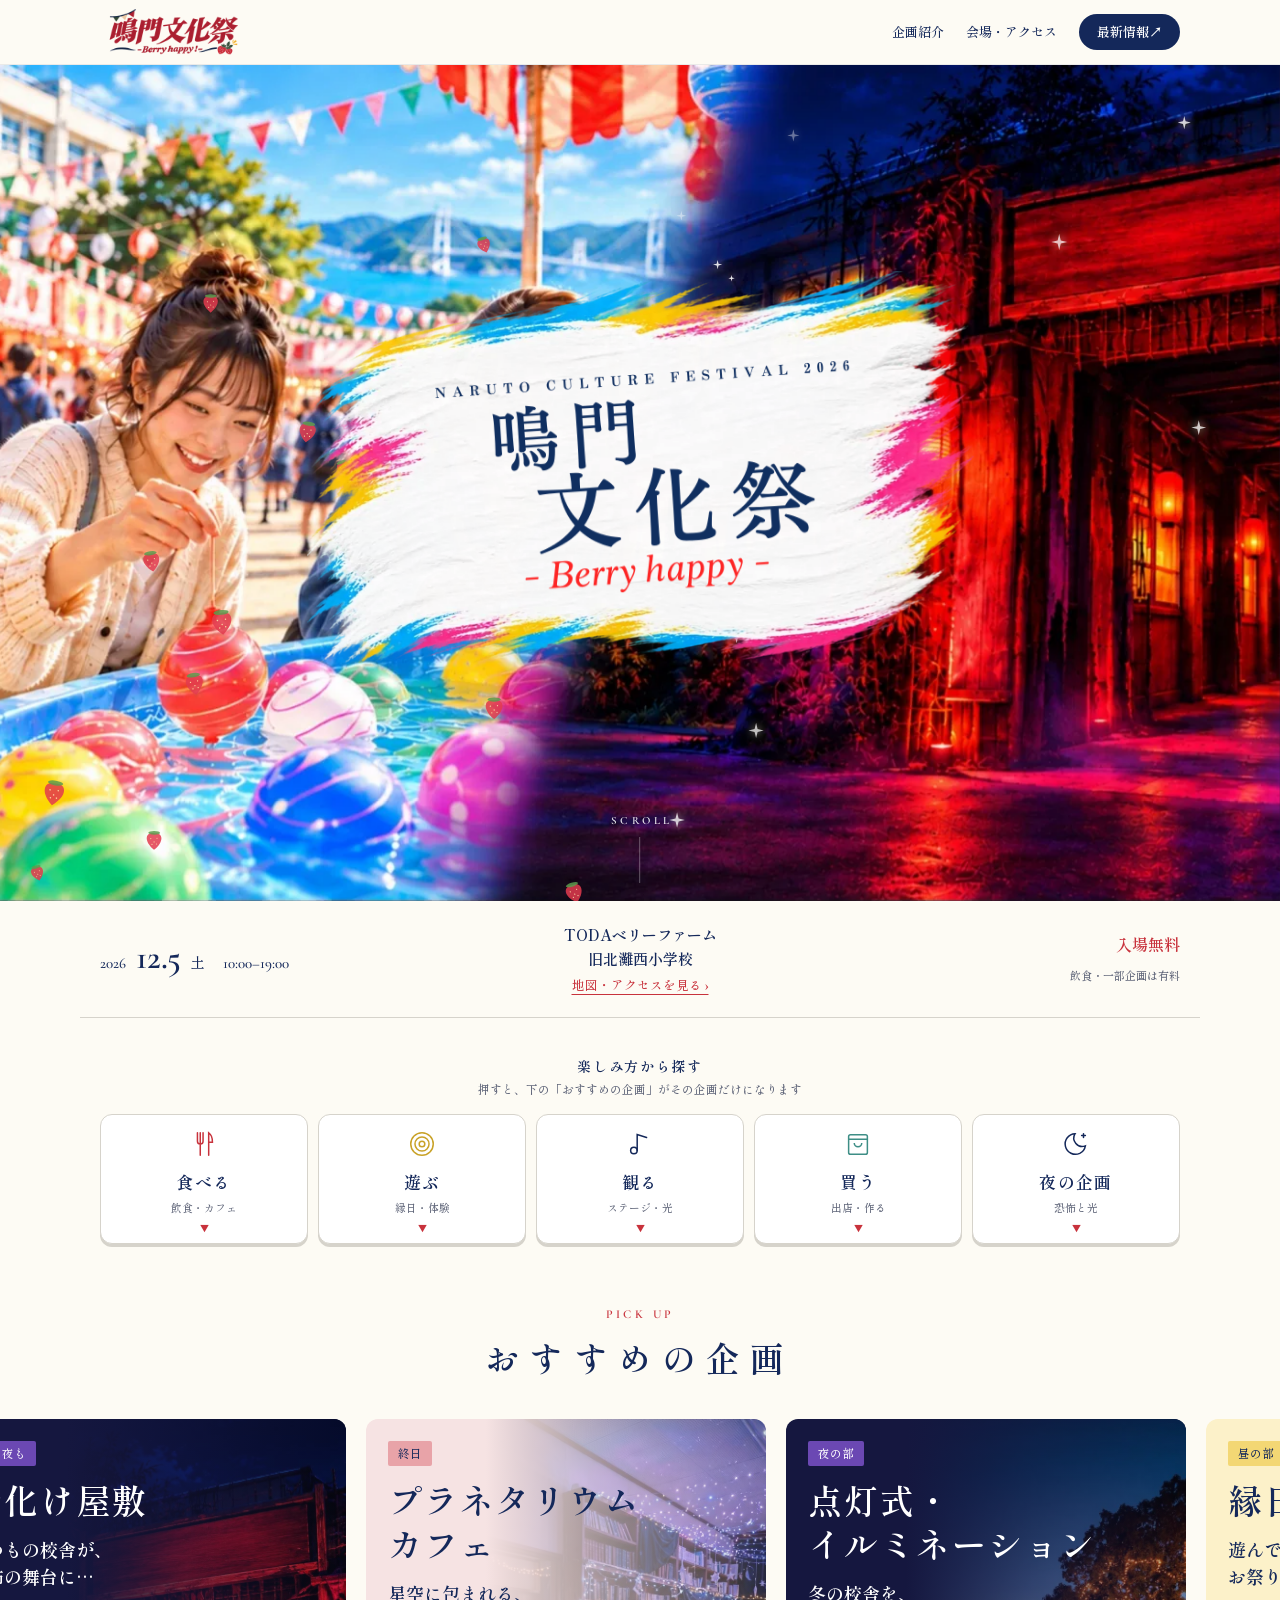
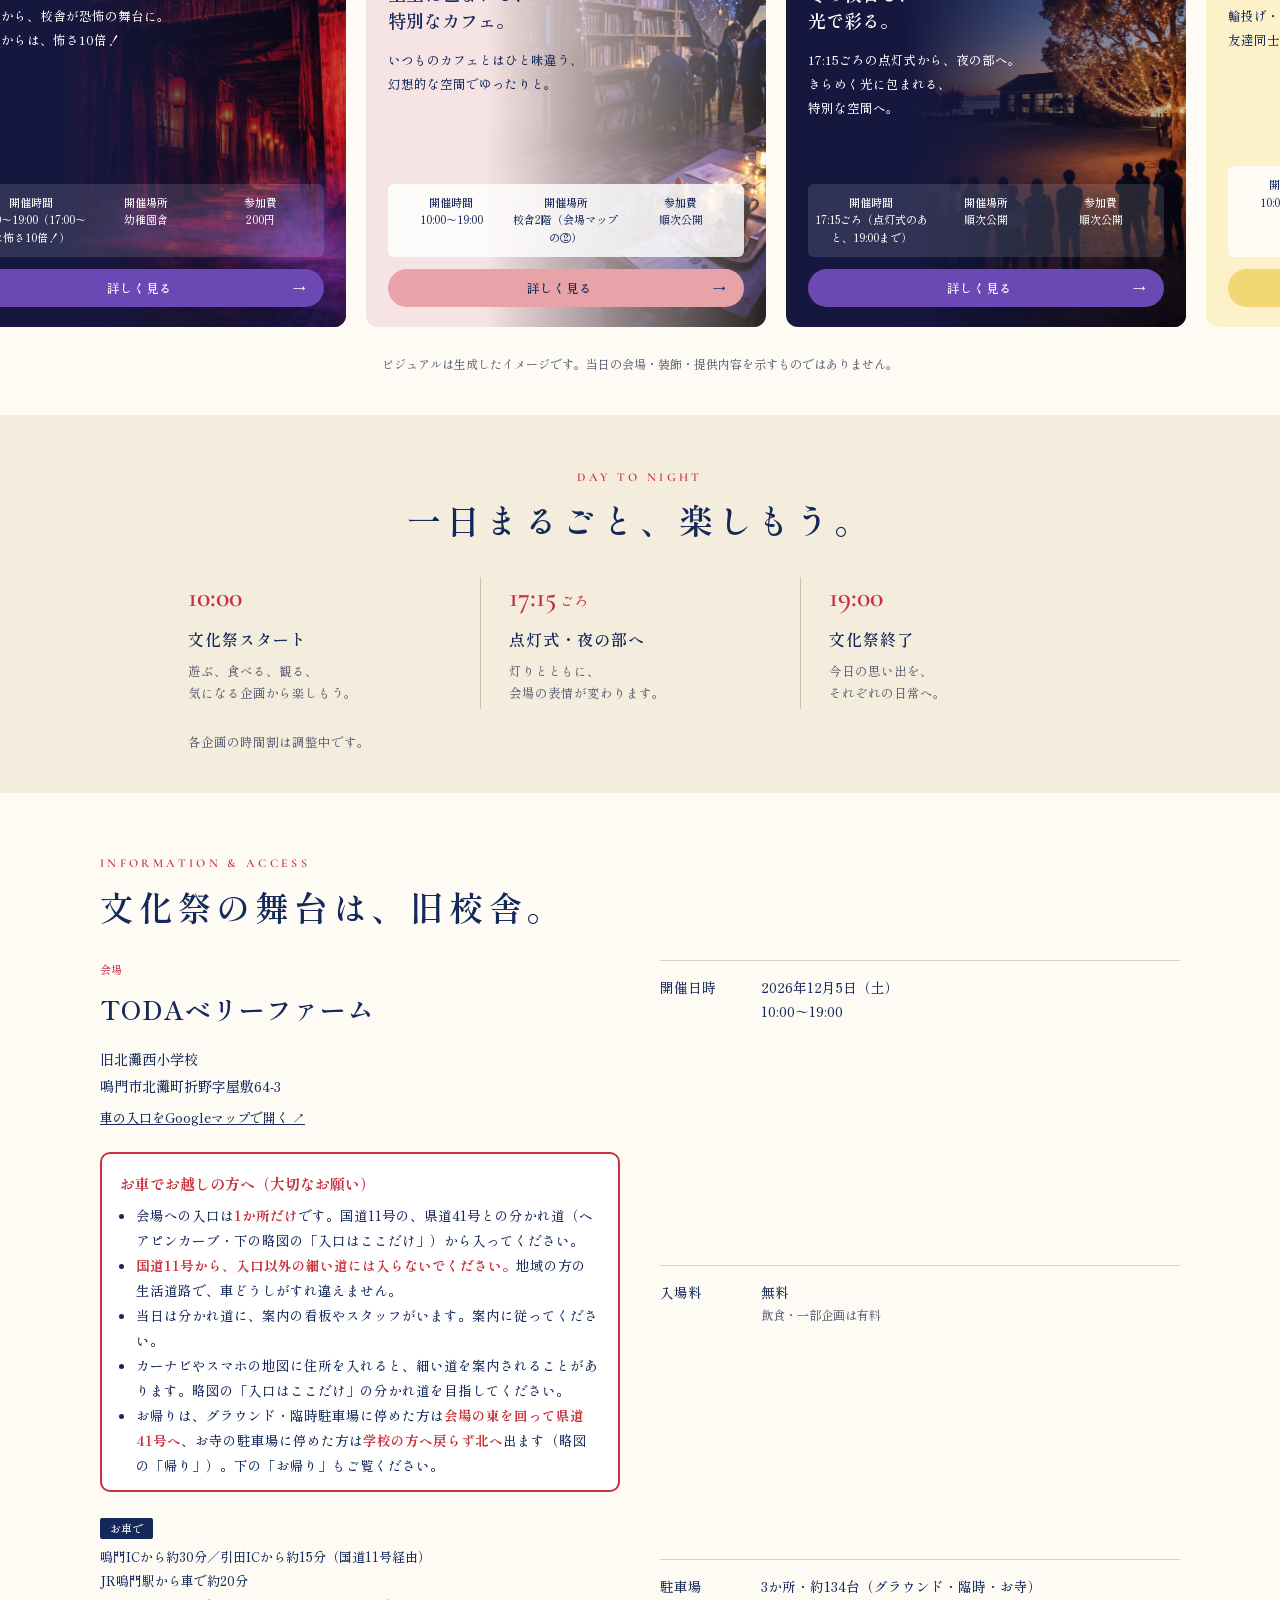
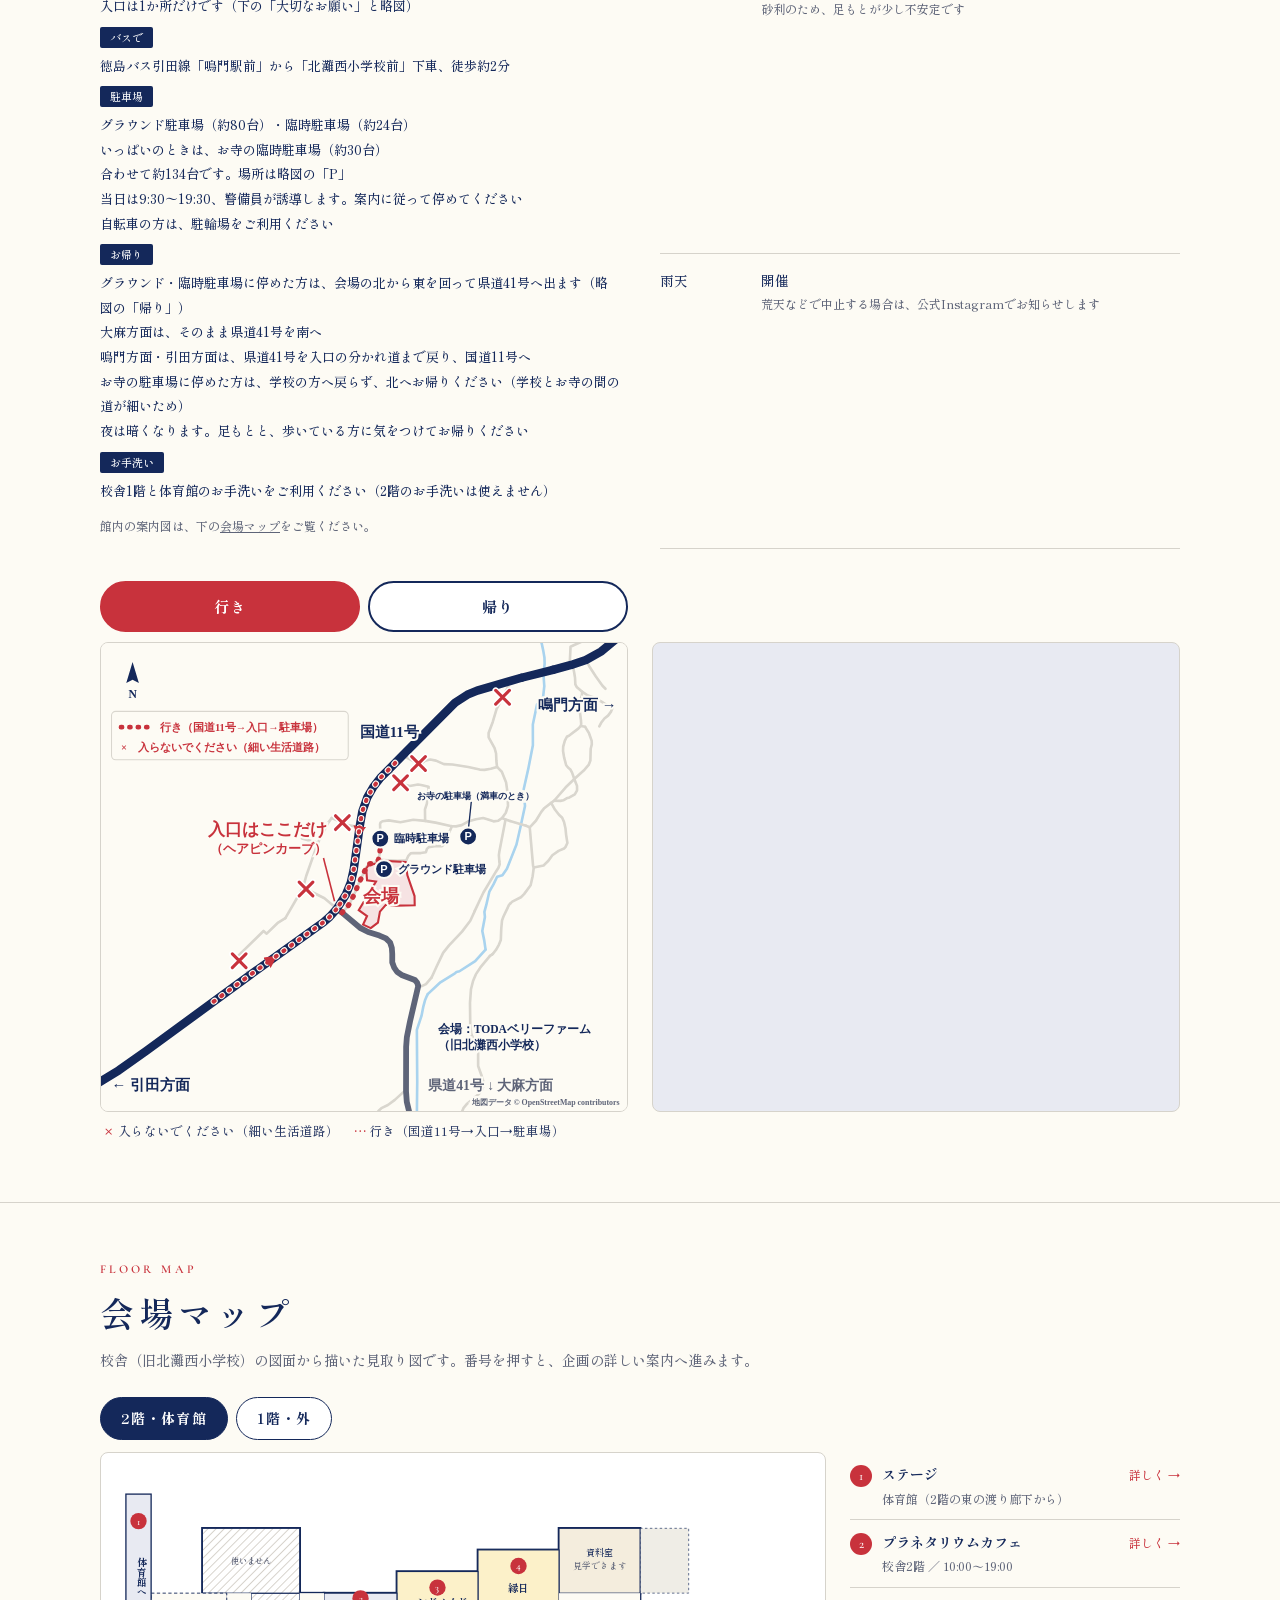
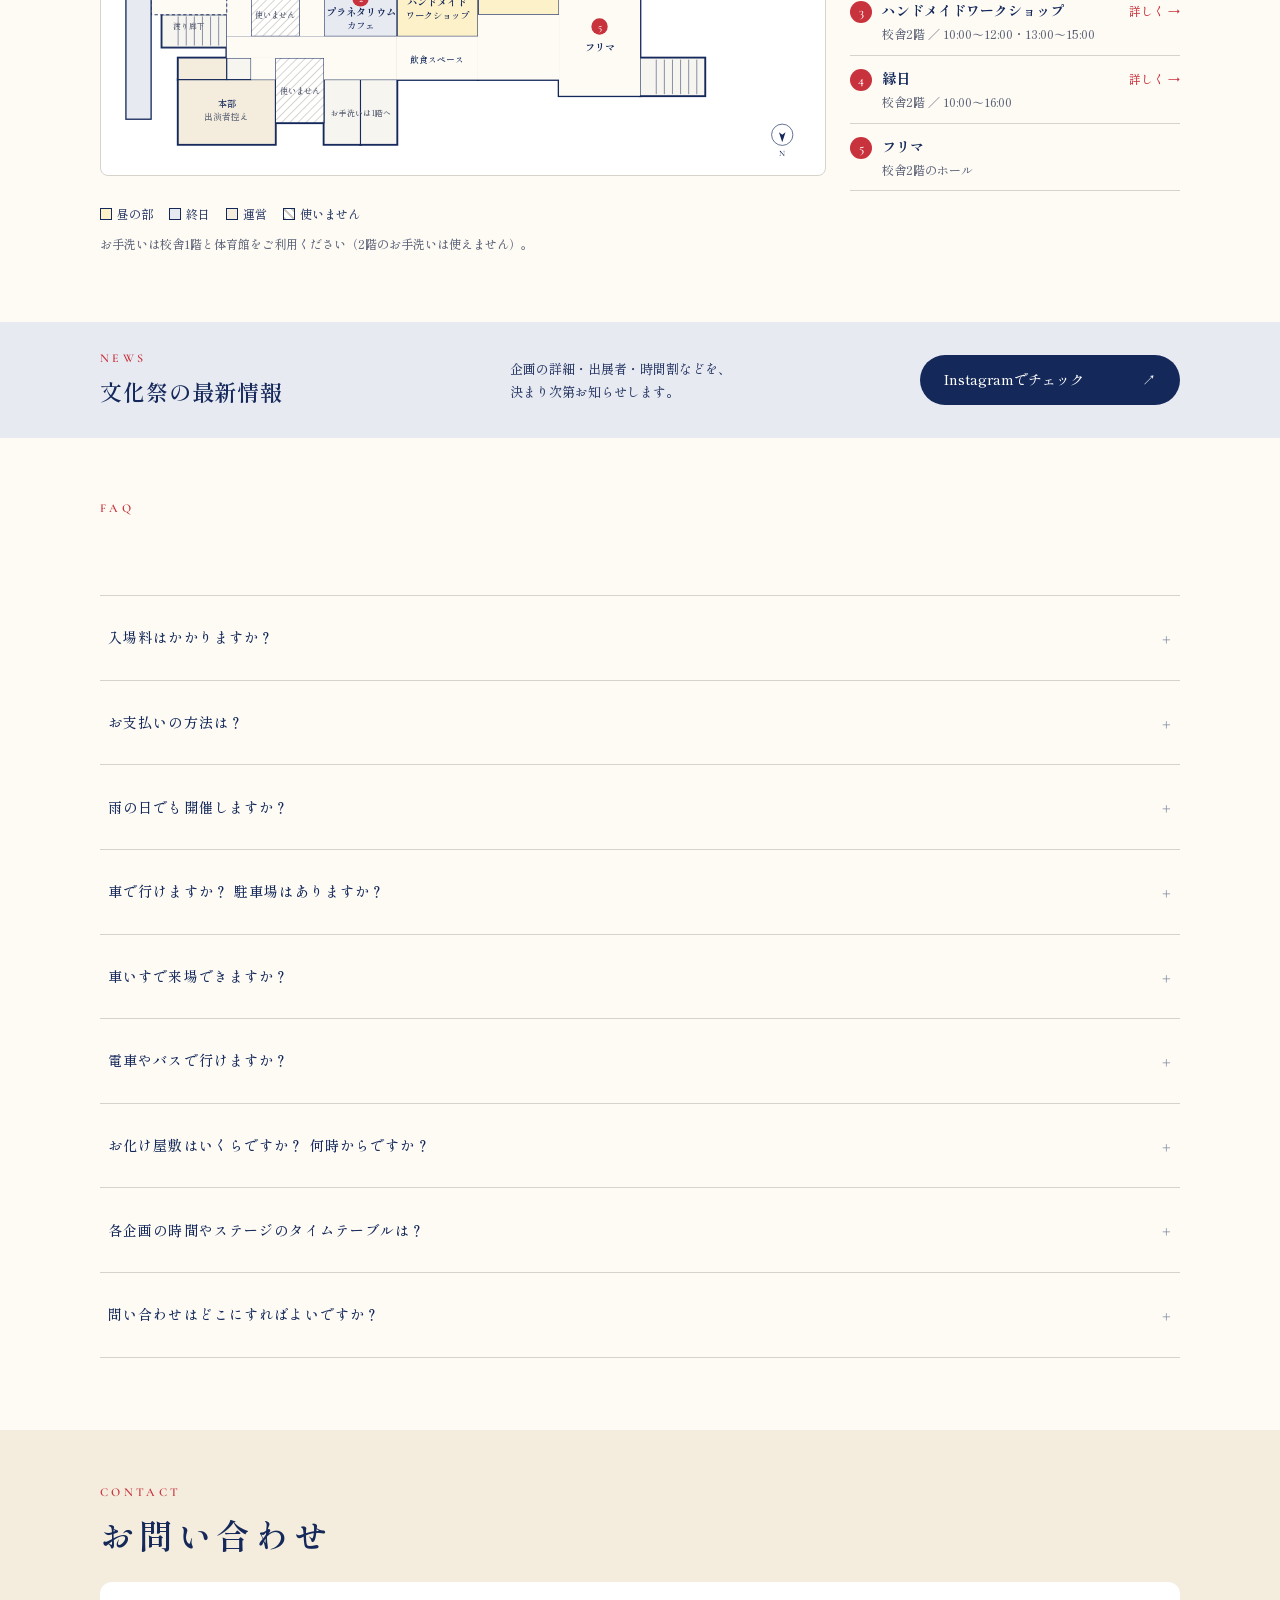
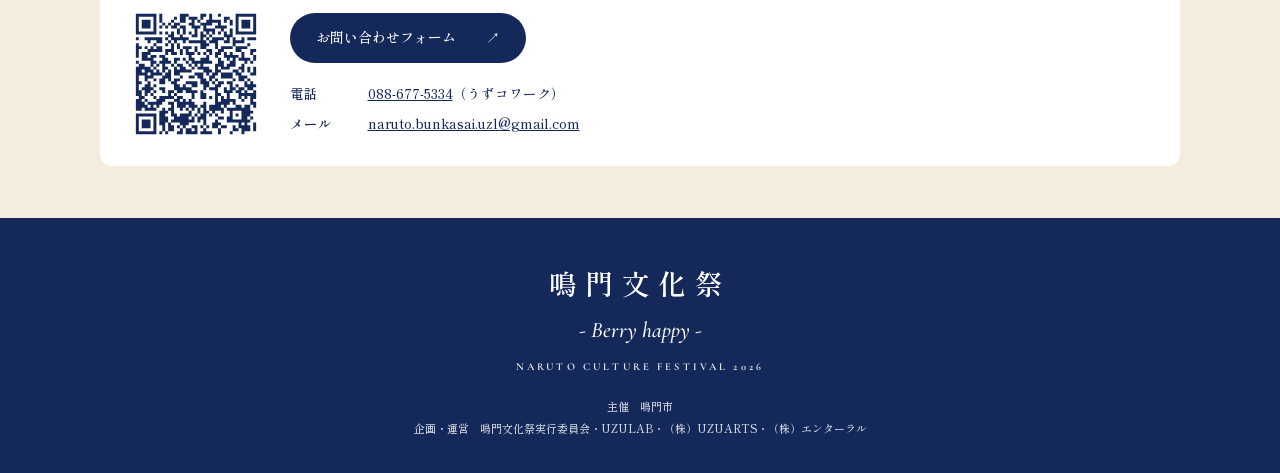
==== index.html @ f64dd266 "会場マップ（校舎の見取り図）をトップに足し、各企画の開催場所とイルミネーションの時間を入れる" ====
<!doctype html>
<html lang="ja">
<head>
<meta charset="utf-8">
<meta name="viewport" content="width=device-width, initial-scale=1">
<script>document.documentElement.classList.add("js");</script>
<title>鳴門文化祭 -Berry happy- | 2026.12.5（土）鳴門市北灘・TODAベリーファーム</title>
<meta name="description" content="鳴門市主催の文化祭「鳴門文化祭 -Berry happy-」。2026年12月5日（土）10:00〜19:00、鳴門市北灘町のTODAベリーファーム（旧北灘西小学校）で開催。昼は縁日、お化け屋敷は10:30から（17:00からは怖さ10倍）、夜はイルミネーション。入場無料。">
<meta property="og:type" content="website">
<meta property="og:title" content="鳴門文化祭 -Berry happy-">
<meta property="og:description" content="2026年12月5日（土）TODAベリーファーム（旧北灘西小学校）で開催。入場無料。">
<meta property="og:url" content="https://naruto-bunkasai.github.io/">
<meta property="og:image" content="https://naruto-bunkasai.github.io/assets/img/ogp.jpg">
<meta property="og:image:width" content="1200">
<meta property="og:image:height" content="630">
<meta property="og:image:alt" content="鳴門文化祭 -Berry happy- 2026.12.5（土）TODAベリーファーム">
<meta property="og:locale" content="ja_JP">
<meta property="og:site_name" content="鳴門文化祭">
<meta name="twitter:card" content="summary_large_image">
<meta name="theme-color" content="#14285A">
<link rel="icon" href="data:image/svg+xml,%3Csvg xmlns='http://www.w3.org/2000/svg' viewBox='0 0 64 64'%3E%3Cpath d='M32 58C18 50 8 38 10 26c1-8 9-12 22-12s21 4 22 12c2 12-8 24-22 32z' fill='%23C8323C'/%3E%3Cpath d='M20 16c4-6 8-6 12-2 4-4 8-4 12 2-6 3-18 3-24 0z' fill='%235E9B4F'/%3E%3C/svg%3E">
<link rel="preconnect" href="https://fonts.googleapis.com">
<link rel="preconnect" href="https://fonts.gstatic.com" crossorigin>
<link href="https://fonts.googleapis.com/css2?family=Cormorant+Garamond:ital,wght@0,600;1,500&family=Shippori+Mincho:wght@500;600;700&display=swap" rel="stylesheet">
<style>
  /*
    晴菜さんのCanvaのデザイン案（2026-11-06に広報班OK）を組んだもの。
    - 「おすすめの企画」は、企画カードがゆっくり横に流れ続ける一覧（下の KIKAKU を書き換えると増減する。のちにシートから読む）
    - 「気になる体験を、もうひとつ」の節は、横スクロールの一覧に含めたので置いていない
    - FAQはトグル（details 要素）
    - キービジュアルは背景・筆の跡・タイトルの3枚を重ね、読み込み時に動かす（2026-11-07）
    - 2026-11-17：企画カードの中身を assets/kikaku.js に移し、晴菜さんの企画ページの型（kikaku/）とつないだ。
      文言はチラシの完成版（11/16）にそろえ、ロゴ・問い合わせ・学生ボランティア募集・点灯式の時刻・交通案内・主催を足した（11/16の打ち合わせ）
    - 2026-11-17（4回目）：車の入口は1か所だけ（11/16 佐藤さん）を「大切なお願い」と略図（assets/img/access-map.svg、tools/make_access_map.py で作る）で伝える
    - 2026-11-17（3回目）：ヘッダーを画面上に貼り付け、スマホでも「アクセス」を出す。会場名の下にアクセスへのリンク。共有の画像（ogp.jpg）。荒天の知らせ方。ボランティアは最新の申込フォームへ
    - 2026-11-17（2回目）：「楽しみ方から探す」で企画をしぼるボタン、地図の埋め込み、FAQを9問に、問い合わせを独立の節に。ロゴはドライブの最新版（11/16）
  */
  :root {
    --navy: #14285A;
    --navy-soft: #2B3B66;
    --red: #C8323C;
    --cream: #FDFBF4;
    --beige: #F4EDDD;
    --mist: #E8EAF2;
    --line: #D6D3CB;
    --muted: #5E6478;
    --day: #F3D774;
    --day-bg: #FCF1C9;
    --night: #6B48B3;
    --night-bg: #15173F;
    --serif: "Shippori Mincho", "Hiragino Mincho ProN", "Yu Mincho", serif;
    --latin: "Cormorant Garamond", "Times New Roman", serif;
  }
  * { box-sizing: border-box; }
  html { scroll-behavior: smooth; -webkit-text-size-adjust: 100%; }
  @media (prefers-reduced-motion: reduce) { html { scroll-behavior: auto; } }
  body {
    margin: 0;
    background: var(--cream);
    color: var(--navy);
    font-family: var(--serif);
    font-weight: 500;
    line-height: 1.8;
    overflow-x: hidden;
  }
  a { color: inherit; }
  img { display: block; max-width: 100%; }
  .wrap { width: 100%; max-width: 1120px; margin: 0 auto; padding: 0 20px; }
  .eyebrow {
    display: block;
    font-family: var(--latin);
    font-weight: 600;
    font-size: 12px;
    letter-spacing: .28em;
    color: var(--red);
    text-transform: uppercase;
  }
  .heading {
    margin: 6px 0 0;
    font-weight: 600;
    font-size: clamp(24px, 4.4vw, 34px);
    letter-spacing: .14em;
    line-height: 1.5;
  }
  .center { text-align: center; }
  .note { font-size: 12px; color: var(--muted); }
  .sr-only {
    position: absolute; width: 1px; height: 1px; overflow: hidden;
    clip: rect(0 0 0 0); white-space: nowrap;
  }

  /* ヘッダー */
  /* ヘッダーは画面の上に貼り付ける。スマホでも「アクセス」「最新情報」を文字のボタンで出す（2026-11-17、案1） */
  .site-header { position: sticky; top: 0; z-index: 30; background: rgba(253,251,244,.96); backdrop-filter: blur(6px); border-bottom: 1px solid rgba(20,40,90,.08); }
  section[id] { scroll-margin-top: 64px; }
  .gnav .pill-line { display: none; border: 1px solid var(--navy); padding: 5px 14px; border-radius: 999px; font-weight: 600; }
  .site-header .wrap {
    display: flex; align-items: center; justify-content: space-between;
    height: 64px;
  }
  .logo { display: block; line-height: 0; text-decoration: none; }
  .logo img { height: 46px; width: auto; }
  .gnav { display: flex; align-items: center; gap: 22px; font-size: 13px; }
  .gnav a { text-decoration: none; }
  .gnav .pill {
    background: var(--navy); color: #fff;
    padding: 6px 18px; border-radius: 999px; font-weight: 600;
  }
  @media (max-width: 640px) {
    .gnav { gap: 8px; font-size: 12.5px; }
    .gnav .text-link { display: none; }
    .gnav .pill-line { display: block; }
    .gnav .pill { padding: 6px 14px; }
    .logo img { height: 36px; }
  }

  /* キービジュアル */
  /*
    背景・筆の跡・タイトルの3枚を重ねる。位置は元の1枚絵（2000×867）から割り出した値で、
    筆の跡とタイトルの位置関係は元のまま、まとめて左右の中央へ寄せた（元は58pxほど左にずれていた）。
      筆の跡: 幅 974/2000 = 48.7%、上端 25/867 = 2.88%
      タイトル（筆の跡の中）: 左 188/974 = 19.30%、上 130/574 = 22.65%、幅 606/974 = 62.22%
  */
  /*
    PC・タブレット：開いたときに画面いっぱい（ヘッダーの下から画面の下端まで）に出す。
    背景は画面の形に合わせて左右を切り、筆の跡とタイトルは画面の中央に置く。
    筆の跡の幅は、画面の幅の52%と、高さに収まる大きさ（高さの約62%）の小さい方。
    縦長の画面で背景を切りすぎないよう、高さは幅の2/3までにする。
  */
  .hero {
    position: relative; overflow: hidden; background: #2a1d3a;
    height: calc(100svh - 64px); min-height: 420px; max-height: calc(100vw / 1.5);
  }
  .hero .bg { position: absolute; inset: 0; width: 100%; height: 100%; object-fit: cover; object-position: 50% 50%; }
  .hero .mark {
    position: absolute; left: 50%; top: 50%;
    width: min(52vw, (100svh - 64px) * 1.05, 980px);
    transform: translate(-50%, -54%);
  }
  .hero .brush { display: block; width: 100%; height: auto; }
  .hero .title { position: absolute; left: 19.30%; top: 22.65%; width: 62.22%; height: auto; }
  /* タブレットの縦向きなど幅の狭い画面では、筆の跡を大きめに */
  @media (min-width: 641px) and (max-width: 960px) {
    .hero .mark { width: min(72vw, (100svh - 64px) * 1.05); }
  }
  /* スマホは横長のままだと文字が小さすぎるので、高さを足して筆の跡を大きく出す */
  @media (max-width: 640px) {
    .hero { height: auto; min-height: 0; max-height: none; aspect-ratio: 4 / 3; }
    .hero .mark { width: 92%; transform: translate(-50%, -50%); }
  }

  /* 読み込み時の演出：背景がゆっくり寄り、筆の跡がはじけるように出て、タイトルが跳ねて乗る */
  .js .hero .bg, .js .hero .brush, .js .hero .title { opacity: 0; }
  .hero.ready .bg { animation: hero-bg 1.8s cubic-bezier(.2,.7,.2,1) both; }
  .hero.ready .brush { animation: hero-pop .8s cubic-bezier(.3,1.6,.5,1) .35s both; transform-origin: 50% 55%; }
  .hero.ready .title { animation: hero-title .7s cubic-bezier(.3,1.7,.5,1) .85s both; transform-origin: 50% 60%; }
  @keyframes hero-bg { from { opacity: 0; transform: scale(1.08); } to { opacity: 1; transform: scale(1); } }
  @keyframes hero-pop {
    0% { opacity: 0; transform: scale(.25) rotate(-8deg); }
    60% { opacity: 1; }
    100% { opacity: 1; transform: scale(1) rotate(0); }
  }
  @keyframes hero-title {
    0% { opacity: 0; transform: translateY(14%) scale(.7); }
    100% { opacity: 1; transform: translateY(0) scale(1); }
  }
  @media (prefers-reduced-motion: reduce) {
    .js .hero .bg, .js .hero .brush, .js .hero .title { opacity: 1; animation: none !important; }
  }

  /* 開催情報の帯 */
  .info-bar .wrap {
    display: grid; grid-template-columns: 1fr auto 1fr; align-items: center;
    gap: 16px; padding-top: 22px; padding-bottom: 22px;
    border-bottom: 1px solid var(--line);
  }
  .info-bar p { margin: 0; }
  .date { display: flex; align-items: baseline; gap: 10px; white-space: nowrap; }
  .date .y { font-family: var(--latin); font-size: 15px; }
  .date .md { font-family: var(--latin); font-weight: 600; font-size: 34px; line-height: 1; }
  .date .dow { font-size: 14px; }
  .date .time { font-family: var(--latin); font-size: 15px; margin-left: 8px; }
  .venue { text-align: center; font-weight: 600; font-size: 15px; line-height: 1.6; }
  .venue .to-access { display: block; margin-top: 4px; font-size: 12.5px; font-weight: 500; color: var(--red); text-underline-offset: 4px; }
  .fee { text-align: right; }
  .fee strong { display: block; color: var(--red); font-weight: 600; font-size: 16px; }
  .fee small { font-size: 11px; color: var(--muted); }
  @media (max-width: 720px) {
    .info-bar .wrap { grid-template-columns: 1fr; text-align: center; gap: 8px; }
    .date { justify-content: center; flex-wrap: wrap; }
    .fee { text-align: center; }
  }

  /* 楽しみ方から探す：押すと、おすすめの企画をその楽しみ方の企画だけにしぼる */
  .cats { padding: 36px 0 4px; }
  .cats .lead { text-align: center; margin: 0 0 14px; font-size: 14px; font-weight: 600; letter-spacing: .12em; }
  .cats .lead small { display: block; font-size: 11.5px; font-weight: 500; letter-spacing: 0; color: var(--muted); }
  .cats ul { list-style: none; margin: 0; padding: 0; display: grid; grid-template-columns: repeat(5, 1fr); gap: 10px; }
  .cats button {
    width: 100%; height: 100%; display: flex; flex-direction: column; align-items: center; gap: 2px;
    font: inherit; color: inherit; cursor: pointer;
    padding: 14px 4px 10px; background: #fff; border: 1px solid var(--line); border-radius: 12px;
    box-shadow: 0 3px 0 var(--line); transition: transform .15s, box-shadow .15s, border-color .15s;
  }
  .cats button:hover { border-color: var(--navy); }
  .cats button:active { transform: translateY(2px); box-shadow: 0 1px 0 var(--line); }
  .cats button[aria-pressed="true"] { border-color: var(--red); box-shadow: 0 3px 0 var(--red); }
  .cats svg { width: 30px; height: 30px; margin-bottom: 6px; }
  .cats b { font-weight: 600; font-size: 17px; letter-spacing: .08em; }
  .cats small { font-size: 10.5px; color: var(--muted); }
  .cats .go { margin-top: 4px; font-size: 9px; line-height: 1; color: var(--red); }
  @media (max-width: 560px) {
    .cats ul { gap: 6px; }
    .cats button { padding: 10px 2px 8px; border-radius: 10px; }
    .cats svg { width: 24px; height: 24px; }
    .cats b { font-size: 13px; letter-spacing: 0; }
    .cats small { font-size: 9.5px; }
    .cats .go { font-size: 8px; }
  }
  .filter-state { text-align: center; margin: 10px 0 0; font-size: 13px; }
  .filter-state[hidden] { display: none; }
  .filter-state button { margin-left: 10px; font: inherit; font-size: 12px; cursor: pointer; background: none; border: 1px solid var(--navy); border-radius: 999px; padding: 3px 14px; color: var(--navy); }

  /* おすすめの企画（横に流れるカード） */
  .pickup { padding: 56px 0 40px; }
  .pickup .heading { letter-spacing: .3em; }
  .marquee {
    margin-top: 20px;
    overflow-x: auto;
    scrollbar-width: none;
    -webkit-overflow-scrolling: touch;
    cursor: grab;
  }
  .marquee::-webkit-scrollbar { display: none; }
  .marquee:active { cursor: grabbing; }
  .track { display: flex; gap: 20px; padding: 16px 20px 36px; width: max-content; }
  .track[data-loop="0"] { margin: 0 auto; }
  .kcard {
    position: relative;
    flex: 0 0 auto;
    width: min(78vw, 400px);
    min-height: 420px;
    border-radius: 12px;
    overflow: hidden;
    display: flex; flex-direction: column;
    padding: 22px 22px 20px;
    text-decoration: none;
    isolation: isolate;
  }
  .kcard .bg {
    position: absolute; inset: 0 0 0 30%; z-index: -1;
    background-size: cover; background-position: center;
  }
  .kcard.day { background: var(--day-bg); color: var(--navy); }
  .kcard.day .bg::after {
    content: ""; position: absolute; inset: 0;
    background: linear-gradient(90deg, var(--day-bg) 0%, rgba(252,241,201,.6) 45%, rgba(252,241,201,.15));
  }
  .kcard.night { background: var(--night-bg); color: #fff; }
  .kcard.night .bg::after {
    content: ""; position: absolute; inset: 0;
    background: linear-gradient(90deg, var(--night-bg) 0%, rgba(21,23,63,.6) 45%, rgba(21,23,63,.2));
  }
  /* 昼も夜も（お化け屋敷：昼は脱出ゲーム）。色は夜の部と同じ */
  .kcard.daynight { background: var(--night-bg); color: #fff; }
  .kcard.daynight .bg::after {
    content: ""; position: absolute; inset: 0;
    background: linear-gradient(90deg, var(--night-bg) 0%, rgba(21,23,63,.6) 45%, rgba(21,23,63,.2));
  }
  .daynight .tag { background: var(--night); color: #fff; }
  .daynight .meta { background: rgba(255,255,255,.12); }
  .daynight .more { background: var(--night); }
  .kcard.allday { background: #F6E3E3; color: var(--navy); }
  .kcard.allday .bg::after {
    content: ""; position: absolute; inset: 0;
    background: linear-gradient(90deg, #F6E3E3 0%, rgba(246,227,227,.6) 45%, rgba(246,227,227,.15));
  }
  .tag {
    align-self: flex-start;
    font-size: 11.5px; padding: 2px 10px; border-radius: 2px;
  }
  .day .tag { background: var(--day); }
  .night .tag { background: var(--night); color: #fff; }
  .allday .tag { background: #E8A3A8; }
  .kcard h3 { margin: 12px 0 0; font-weight: 600; font-size: 34px; letter-spacing: .06em; line-height: 1.3; }
  .kcard .catch { margin: 14px 0 0; font-weight: 600; font-size: 18px; line-height: 1.5; }
  .kcard .desc { margin: 14px 0 18px; font-size: 12.5px; line-height: 1.9; }
  .kcard .meta {
    margin: auto 0 0; padding: 10px 6px;
    display: grid; grid-template-columns: repeat(3, 1fr);
    border-radius: 6px; font-size: 11px; text-align: center; line-height: 1.6;
  }
  .day .meta, .allday .meta { background: rgba(255,255,255,.82); }
  .night .meta { background: rgba(255,255,255,.12); }
  .meta dt { font-weight: 600; }
  .meta dd { margin: 0; }
  .kcard .more {
    margin-top: 12px; display: flex; justify-content: space-between; align-items: center;
    padding: 8px 18px; border-radius: 999px; font-size: 12.5px; font-weight: 600;
  }
  .kcard .more span:first-child { flex: 1; text-align: center; }
  .day .more { background: var(--day); }
  .night .more { background: var(--night); }
  .allday .more { background: #E8A3A8; }
  .kcard:focus-visible { outline: 3px solid var(--red); outline-offset: 3px; }
  .pickup .note { margin: -10px 20px 0; }

  /* 一日の流れ */
  .flow { background: var(--beige); padding: 52px 0 40px; }
  .flow ol {
    list-style: none; margin: 32px auto 0; padding: 0; max-width: 960px;
    display: grid; grid-template-columns: repeat(3, 1fr);
  }
  .flow li { padding: 4px 28px; border-left: 1px solid #C9C0AD; }
  .flow li:first-child { border-left: 0; }
  .flow .t { font-family: var(--latin); font-weight: 600; font-size: 28px; color: var(--red); line-height: 1.2; }
  .flow .t.ja, .flow .t small.ja { font-family: var(--serif); font-weight: 500; }
  .flow .t small.ja { font-size: 14px; margin-left: 4px; }
  .flow h3 { margin: 10px 0 6px; font-weight: 600; font-size: 16px; letter-spacing: .06em; }
  .flow p { margin: 0; font-size: 12.5px; color: var(--muted); }
  .flow .note { max-width: 960px; margin: 22px auto 0; padding: 0 28px; }
  @media (max-width: 720px) {
    .flow ol { grid-template-columns: 1fr; gap: 22px; }
    .flow li { border-left: 0; border-top: 1px solid #C9C0AD; padding: 18px 4px 0; }
    .flow li:first-child { border-top: 0; padding-top: 0; }
    .flow .note { padding: 0 4px; }
  }

  /* 会場とアクセス */
  .access { padding: 60px 0; }
  .access .cols { display: grid; grid-template-columns: 1fr 1fr; gap: 40px; margin-top: 28px; }
  .access .place-label { font-size: 11px; color: var(--red); }
  .access .place { margin: 6px 0 14px; font-weight: 600; font-size: 26px; letter-spacing: .04em; }
  .access address { font-style: normal; font-size: 14px; line-height: 1.9; }
  .access table { width: 100%; border-collapse: collapse; font-size: 13.5px; }
  .access th, .access td { border-top: 1px solid var(--line); border-bottom: 1px solid var(--line); padding: 14px 0; text-align: left; vertical-align: top; }
  .access th { width: 7.5em; font-weight: 500; }
  .access td small { display: block; font-size: 12px; color: var(--muted); }
  .access .map { display: inline-block; margin-top: 6px; font-size: 13px; }
  .access .how { margin: 18px 0 0; font-size: 13px; line-height: 1.9; }
  .access .how dt { display: inline-block; margin-top: 8px; background: var(--navy); color: #fff; font-size: 11px; padding: 0 10px; border-radius: 2px; }
  .access .how dd { margin: 4px 0 0; }
  .access .car-note { margin-top: 22px; border: 2px solid var(--red); border-radius: 10px; background: #fff; padding: 16px 18px 12px; }
  .access .car-note .h { margin: 0 0 6px; color: var(--red); font-weight: 700; font-size: 15px; }
  .access .car-note ul { margin: 0; padding-left: 1.2em; font-size: 13.5px; line-height: 1.85; }
  .access .car-note b { color: var(--red); }
  .access .routemap { margin: 32px 0 0; }
  .access .routemap img { width: 100%; height: auto; border: 1px solid var(--line); border-radius: 8px; }
  .access .routemap figcaption { margin-top: 8px; font-size: 12.5px; color: var(--navy-soft); }
  .access .routemap .k { display: inline-block; width: 1.4em; text-align: center; font-weight: 700; color: var(--red); }
  .ico-star { display: inline-block; width: 1.15em; height: 1.15em; vertical-align: -0.2em; }
  .access .mapbox { margin-top: 20px; border-radius: 8px; overflow: hidden; border: 1px solid var(--line); aspect-ratio: 16 / 9; background: var(--mist); }
  .access .mapbox iframe { display: block; width: 100%; height: 100%; border: 0; }
  @media (max-width: 720px) { .access .mapbox { aspect-ratio: 4 / 3; } }
  @media (max-width: 720px) { .access .cols { grid-template-columns: 1fr; gap: 28px; } }
  /* 2026-11-21：PCで略図が大きすぎて一度に見えなかった（本人）。PCでは略図とGoogleマップを横に並べ、スマホでは縦に積む */
  /* 略図の行き・帰りのタブ（2026-11-21） */
  .access .route-tabs { display: none; gap: 8px; margin-bottom: 10px; }
  .js .access .route-tabs { display: flex; }
  .access .route-tabs button { flex: 1; padding: 10px 0; font: inherit; font-size: 15px; font-weight: 700; letter-spacing: .1em; border: 2px solid var(--navy); border-radius: 999px; background: #fff; color: var(--navy); cursor: pointer; }
  .access .route-tabs button[aria-selected="true"] { background: var(--navy); color: #fff; }
  .access .route-tabs #route-tab-go[aria-selected="true"] { background: var(--red); border-color: var(--red); }
  .access .route-tabs #route-tab-back[aria-selected="true"] { background: #6B48B3; border-color: #6B48B3; }
  .access .route-tabs button:focus-visible { outline: 3px solid var(--day); outline-offset: 2px; }
  .access .route-panel + .route-panel { margin-top: 20px; }
  .js .access .route-panel { display: none; margin-top: 0; }
  .js .access .route-panel.is-active { display: block; }
  /* 2026-11-21：タブと注釈の分だけ略図が下がり、横のGoogleマップと高さがずれて見えた（本人）。
     タブ・略図・注釈・Googleマップを同じ格子に並べ、略図とGoogleマップを同じ段（同じ高さ）に置く */
  .js .access .maps { grid-template-columns: minmax(0, 1fr) minmax(0, 1fr); grid-template-areas: "tabs ." "img map" "cap ."; row-gap: 0; }
  .js .access .maps .routemap { display: contents; }
  .js .access .maps .route-tabs { grid-area: tabs; }
  .js .access .maps .route-panel.is-active { display: contents; }
  .js .access .maps .route-panel img { grid-area: img; }
  .js .access .maps .route-panel .cap { grid-area: cap; }
  .js .access .maps .mapbox { grid-area: map; aspect-ratio: auto; height: 100%; }
  @media (max-width: 720px) {
    .js .access .maps { grid-template-columns: minmax(0, 1fr); grid-template-areas: "tabs" "img" "cap" "map"; }
    .js .access .maps .mapbox { aspect-ratio: 4 / 3; height: auto; margin-top: 20px; }
  }
  .access .routemap .cap { margin: 8px 0 0; font-size: 12.5px; color: var(--navy-soft); }
  .access .maps { margin-top: 32px; display: grid; grid-template-columns: 1fr 1fr; gap: 24px; align-items: start; }
  .access .maps .routemap { margin: 0; }
  .access .maps .mapbox { margin-top: 0; aspect-ratio: 1000 / 890; }
  @media (max-width: 720px) { .access .maps { grid-template-columns: 1fr; gap: 20px; } .access .maps .mapbox { aspect-ratio: 4 / 3; } }

  /* 学生ボランティア募集（締切の11/21を過ぎたらJSが隠す） */
  .volunteer { background: #F6E3E3; padding: 34px 0; }
  .volunteer .wrap { display: grid; grid-template-columns: 1.1fr 1.4fr auto; gap: 24px; align-items: center; }
  .volunteer h2 { margin: 2px 0 0; font-weight: 600; font-size: 22px; letter-spacing: .04em; }
  .volunteer .due { display: inline-block; margin-top: 6px; background: var(--red); color: #fff; font-size: 12px; padding: 2px 12px; }
  .volunteer ul { margin: 0; padding-left: 1.2em; font-size: 13px; line-height: 1.9; }
  .volunteer .btn {
    display: flex; justify-content: space-between; align-items: center; gap: 30px;
    background: var(--red); color: #fff; text-decoration: none;
    padding: 12px 24px; border-radius: 999px; font-size: 14px;
  }
  .volunteer[hidden] { display: none; }
  @media (max-width: 720px) { .volunteer .wrap { grid-template-columns: 1fr; gap: 14px; } }

  /* お問い合わせ */
  .contact { background: var(--beige); padding: 52px 0; }
  .contact .box { display: grid; grid-template-columns: auto 1fr; gap: 28px; align-items: center; margin-top: 22px; background: #fff; border-radius: 12px; padding: 26px 30px; }
  .contact .qr { width: 132px; height: 132px; }
  .contact .btn {
    display: inline-flex; justify-content: space-between; align-items: center; gap: 30px;
    background: var(--navy); color: #fff; text-decoration: none; padding: 12px 26px; border-radius: 999px; font-size: 14px;
  }
  .contact dl { margin: 18px 0 0; display: grid; grid-template-columns: 5em 1fr; gap: 6px 10px; font-size: 13.5px; }
  .contact dt { font-weight: 600; }
  .contact dd { margin: 0; }
  @media (max-width: 720px) {
    .contact .box { grid-template-columns: 1fr; padding: 22px 20px; }
    .contact .qr { display: none; }
    .contact .btn { width: 100%; }
  }

  /* 最新情報 */
  .news { background: var(--mist); padding: 26px 0; }
  .news .wrap { display: grid; grid-template-columns: 1fr 1fr auto; align-items: center; gap: 20px; }
  .news h2 { margin: 2px 0 0; font-weight: 600; font-size: 22px; letter-spacing: .04em; }
  .news p { margin: 0; font-size: 13px; color: var(--navy-soft); }
  .news .btn {
    display: flex; justify-content: space-between; align-items: center; gap: 40px;
    background: var(--navy); color: #fff; text-decoration: none;
    padding: 12px 24px; border-radius: 999px; font-size: 14px; min-width: 260px;
  }
  @media (max-width: 720px) {
    .news .wrap { grid-template-columns: 1fr; }
    .news .btn { min-width: 0; }
  }

  /* FAQ（トグル） */
  .faq { padding: 60px 0 72px; }
  .faq .heading { letter-spacing: .2em; font-size: clamp(20px, 3.6vw, 28px); }
  @media (max-width: 480px) { .faq .heading { letter-spacing: .06em; } }
  .faq .list { margin-top: 28px; border-top: 1px solid var(--line); }
  .faq details { border-bottom: 1px solid var(--line); }
  .faq summary {
    list-style: none; cursor: pointer;
    display: flex; justify-content: space-between; align-items: center; gap: 16px;
    padding: 22px 8px; font-size: 14px; letter-spacing: .08em;
  }
  .faq summary::-webkit-details-marker { display: none; }
  .faq summary::after { content: "+"; font-family: var(--latin); font-size: 22px; color: #9aa0b2; transition: transform .2s; }
  .faq details[open] summary::after { transform: rotate(45deg); }
  .faq .a { padding: 0 8px 22px; font-size: 13.5px; color: var(--navy-soft); }
  .faq .a p { margin: 0; }

  /* フッター */
  .site-footer { background: var(--navy); color: #fff; text-align: center; padding: 40px 20px 34px; }
  .site-footer .name { font-weight: 600; font-size: 28px; letter-spacing: .3em; }
  .site-footer .sub { font-family: var(--latin); font-style: italic; font-size: 22px; margin-top: 2px; }
  .site-footer .en { font-family: var(--latin); font-weight: 600; font-size: 10.5px; letter-spacing: .3em; margin-top: 8px; text-transform: uppercase; }
  .site-footer .org { margin-top: 18px; font-size: 11px; line-height: 2; opacity: .85; }

  /* ===== 本番に入れる演出（2・3・7） ===== */

  /* 2. 画面に入ったときに、少し下からふわっと出る（JSが data-reveal を付け、見えたら is-in を足す） */
  .js [data-reveal] { opacity: 0; transform: translateY(18px); transition: opacity .8s ease, transform .8s cubic-bezier(.2,.7,.2,1); transition-delay: var(--d, 0s); }
  .js [data-reveal].is-in { opacity: 1; transform: none; }

  /* 3. スクロールの案内（画面いっぱいのバナーの下端） */
  .scroll-cue {
    position: absolute; left: 50%; bottom: 18px; transform: translateX(-50%);
    display: flex; flex-direction: column; align-items: center; gap: 6px;
    color: #fff; text-decoration: none; font-family: var(--latin); font-weight: 600;
    font-size: 11px; letter-spacing: .32em; text-indent: .32em; text-shadow: 0 1px 6px rgba(0,0,0,.45);
    opacity: 0; transition: opacity .8s ease 1.6s;
  }
  .hero.ready .scroll-cue { opacity: .92; }
  .scroll-cue .line { position: relative; width: 1px; height: 46px; background: rgba(255,255,255,.35); overflow: hidden; }
  .scroll-cue .line::after {
    content: ""; position: absolute; left: 0; top: -40%; width: 1px; height: 40%; background: #fff;
    animation: cue 1.8s cubic-bezier(.6,0,.4,1) infinite;
  }
  @keyframes cue { to { top: 100%; } }
  @media (max-width: 640px) { .scroll-cue { display: none; } }

  /* 7. 本番までの日数 */
  .countdown {
    grid-column: 1 / -1; margin: 6px 0 0; text-align: center;
    font-size: 14px; letter-spacing: .12em; color: var(--navy-soft);
  }
  .countdown b { font-family: var(--latin); font-weight: 600; font-size: 34px; color: var(--red); margin: 0 .25em; letter-spacing: 0; display: inline-block; min-width: 1.4em; }
  .countdown[hidden] { display: none; }

  @media (prefers-reduced-motion: reduce) {
    .js [data-reveal] { opacity: 1; transform: none; transition: none; }
    .scroll-cue .line::after { animation: none; top: 30%; }
  }

  /* ===== 本番に入れる演出（4・5・6） ===== */

  /* 4. バナーの奥行き：スクロールすると背景はゆっくり下へ、筆の跡とタイトルは少し上へ（量はJSが入れる） */
  .hero .bg { translate: 0 var(--bgy, 0px); }
  .hero .mark { translate: 0 var(--mky, 0px); }

  /* 5. カードを指すと少し浮き、写真がゆっくり寄る（流れは止めない）。
     浮いた分が一覧の枠で切れないよう、一覧の上下に余白を取ってある（.track の padding） */
  @media (hover: hover) {
    .kcard { transition: transform .4s cubic-bezier(.2,.7,.2,1), box-shadow .4s ease; }
    .kcard .bg { transition: transform 1.4s cubic-bezier(.2,.7,.2,1); }
    .kcard:hover { transform: translateY(-8px); box-shadow: 0 14px 28px rgba(20,40,90,.18); }
    .kcard:hover .bg { transform: scale(1.07); }
  }

  /* 6. いちご（昼の側）とキラキラ（夜の側）：背景と筆の跡のあいだに canvas を重ねる */
  .hero .sparkles { position: absolute; inset: 0; width: 100%; height: 100%; pointer-events: none; }

  @media (prefers-reduced-motion: reduce) {
    .hero .bg, .hero .mark { translate: none; }
    .kcard, .kcard .bg { transition: none; }
    .kcard:hover { transform: none; }
    .kcard:hover .bg { transform: none; }
    .hero .sparkles { display: none; }
  }
  /* 2026-11-26：会場マップ（校舎の見取り図）。SVGは tools/make_floor_map.py が下の目印の間に埋め込む。
     向きはパンフレットの地図と同じ（東が左・南が上）。スマホでは図を横にスクロールし、下の一覧で場所を読む */
  .floor { padding: 56px 0; background: var(--cream); border-top: 1px solid var(--line); }
  .floor .lead { margin: 10px 0 0; font-size: 14px; color: var(--muted); }
  .floor-tabs { display: flex; gap: 8px; margin: 24px 0 12px; }
  .floor-tabs button { padding: 8px 20px; font: inherit; font-size: 14px; font-weight: 700; letter-spacing: .08em; border: 1.5px solid var(--navy); border-radius: 999px; background: #fff; color: var(--navy); cursor: pointer; }
  .floor-tabs button[aria-selected="true"] { background: var(--navy); color: #fff; }
  .floor-tabs button:focus-visible { outline: 3px solid var(--day); outline-offset: 2px; }
  .floor-tabs { display: none; }
  .js .floor-tabs { display: flex; }
  .floor-panel + .floor-panel { margin-top: 28px; }
  .js .floor-panel { display: none; margin-top: 0; }
  .js .floor-panel.is-active { display: grid; }
  .floor-panel { display: grid; grid-template-columns: minmax(0, 2.2fr) minmax(0, 1fr); gap: 24px; align-items: start; }
  .floor-panel h3 { grid-column: 1 / -1; margin: 0; font-size: 15px; font-weight: 700; letter-spacing: .06em; }
  .js .floor-panel h3 { display: none; }
  .floor-panel figure { margin: 0; background: #fff; border: 1px solid var(--line); border-radius: 8px; padding: 10px; overflow-x: auto; }
  .floor-svg { display: block; width: 100%; height: auto; font-family: var(--serif); }
  .floor-svg .n { font-family: var(--latin); }
  .floor-svg a:hover circle, .floor-svg a:focus circle { fill: var(--navy); }
  .floor-panel ol { list-style: none; margin: 0; padding: 0; font-size: 14px; }
  .floor-panel li { display: flex; gap: 10px; align-items: baseline; padding: 10px 0; border-bottom: 1px solid var(--line); }
  .floor-panel li .n { flex: none; width: 22px; height: 22px; border-radius: 50%; background: var(--red); color: #fff; font-family: var(--latin); font-size: 13px; display: grid; place-items: center; }
  .floor-panel li .n.out { background: var(--night); }
  .floor-panel li small { display: block; color: var(--muted); font-size: 12px; }
  .floor-panel li a { text-decoration: none; }
  .floor-panel li a:hover strong { text-decoration: underline; }
  .floor-panel li .go { margin-left: auto; color: var(--red); font-size: 12px; white-space: nowrap; }
  .floor-legend { display: flex; flex-wrap: wrap; gap: 6px 16px; margin: 12px 0 0; font-size: 12px; color: var(--navy-soft); }
  .floor-legend i { display: inline-block; width: 12px; height: 12px; border: 1px solid var(--navy); vertical-align: -1px; margin-right: 5px; }
  .floor .note { margin-top: 8px; }
  @media (max-width: 720px) {
    .floor-panel { grid-template-columns: minmax(0, 1fr); }
    .floor-svg { width: 720px; max-width: none; }
    .floor-panel figure::after { content: "← 横にスクロールできます →"; display: block; margin-top: 6px; font-size: 11px; color: var(--muted); text-align: center; }
  }
</style>
<link rel="canonical" href="https://naruto-bunkasai.github.io/">
<!--
  検索向けの情報（2026-11-19）。正規のURLは github.io（Cloudflareの naruto-bunkasai.pages.dev は同じ中身の写しなので、上の canonical で github.io に寄せる）。
  下はイベントの構造化データ（schema.org の Event）。日時・会場・料金を変えたら、ここも直す。確かめ方：https://search.google.com/test/rich-results
  2026-11-20：Search Consoleの「改善できるアイテム」を受けて、offers.validFrom（HPの本番公開日 11/18）と主催の鳴門市の url を足した。performer（出演者）は決まってから足す
-->
<script type="application/ld+json">
{
  "@context": "https://schema.org",
  "@type": "Event",
  "name": "鳴門文化祭 -Berry happy-",
  "description": "鳴門市主催の文化祭。昼は縁日や模擬店、10:30からお化け屋敷（17:00からは怖さ10倍）、夜はイルミネーション。入場無料（飲食・一部企画は有料）。",
  "startDate": "2026-12-05T10:00:00+09:00",
  "endDate": "2026-12-05T19:00:00+09:00",
  "eventStatus": "https://schema.org/EventScheduled",
  "eventAttendanceMode": "https://schema.org/OfflineEventAttendanceMode",
  "isAccessibleForFree": true,
  "inLanguage": "ja",
  "url": "https://naruto-bunkasai.github.io/",
  "image": ["https://naruto-bunkasai.github.io/assets/img/ogp.jpg"],
  "location": {
    "@type": "Place",
    "name": "TODAベリーファーム（旧北灘西小学校）",
    "address": {
      "@type": "PostalAddress",
      "streetAddress": "北灘町折野字屋敷64-3",
      "addressLocality": "鳴門市",
      "addressRegion": "徳島県",
      "addressCountry": "JP"
    }
  },
  "offers": {
    "@type": "Offer",
    "price": "0",
    "priceCurrency": "JPY",
    "availability": "https://schema.org/InStock",
    "validFrom": "2026-11-18T00:00:00+09:00",
    "url": "https://naruto-bunkasai.github.io/"
  },
  "organizer": [
    { "@type": "GovernmentOrganization", "name": "鳴門市", "url": "https://www.city.naruto.lg.jp/" },
    { "@type": "Organization", "name": "鳴門文化祭実行委員会", "url": "https://naruto-bunkasai.github.io/", "sameAs": ["https://www.instagram.com/naruto_bunkasai/"] }
  ]
}
</script>
</head>
<body>

<header class="site-header">
  <div class="wrap">
    <a class="logo" href="./"><img src="assets/img/logo.webp" alt="鳴門文化祭 -Berry happy!-" width="720" height="240"></a>
    <nav class="gnav" aria-label="ページ内の移動">
      <a class="text-link" href="#pickup">企画紹介</a>
      <a class="text-link" href="#access">会場・アクセス</a>
      <a class="pill-line" href="#access">アクセス</a>
      <a class="pill" href="#news">最新情報↗</a>
    </nav>
  </div>
</header>

<main>
  <section class="hero">
    <h1 class="sr-only">鳴門文化祭 -Berry happy-（NARUTO CULTURE FESTIVAL 2026）</h1>
    <img class="bg" src="assets/img/hero-bg.webp" srcset="assets/img/hero-bg-1000.webp 1000w, assets/img/hero-bg.webp 2000w" sizes="100vw" alt="昼の縁日と夜の旧校舎" width="2000" height="867" fetchpriority="high">
    <canvas class="sparkles" aria-hidden="true"></canvas>
    <div class="mark">
      <img class="brush" src="assets/img/hero-brush.webp" srcset="assets/img/hero-brush-730.webp 730w, assets/img/hero-brush.webp 1453w" sizes="(max-width: 640px) 92vw, (max-width: 960px) 72vw, 52vw" alt="" width="1453" height="856">
      <img class="title" src="assets/img/hero-title.webp" alt="" width="904" height="506">
    </div>
    <a class="scroll-cue" href="#info" aria-label="下へ進む"><span>SCROLL</span><span class="line"></span></a>
  </section>

  <section class="info-bar" id="info" aria-label="開催の概要">
    <div class="wrap">
      <p class="date"><span class="y">2026</span><span class="md">12.5</span><span class="dow">土</span><span class="time">10:00–19:00</span></p>
      <p class="venue">TODAベリーファーム<br>旧北灘西小学校<a class="to-access" href="#access">地図・アクセスを見る ›</a></p>
      <p class="fee"><strong>入場無料</strong><small>飲食・一部企画は有料</small></p>
      <p class="countdown" id="countdown" hidden>開催まで あと<b id="days">0</b>日</p>
    </div>
  </section>

  <section class="cats" aria-label="楽しみ方から探す">
    <div class="wrap">
      <p class="lead">楽しみ方から探す<small>押すと、下の「おすすめの企画」がその企画だけになります</small></p>
      <ul>
        <li><button type="button" data-cat="eat" aria-pressed="false">
          <svg viewBox="0 0 32 32" fill="none" stroke="#C8323C" stroke-width="1.6" stroke-linecap="round" aria-hidden="true"><path d="M9 4v9a3 3 0 0 0 6 0V4M12 4v24M21 28V4c3 2 4 6 4 10h-4"/></svg>
          <b>食べる</b><small>飲食・カフェ</small><span class="go" aria-hidden="true">▼</span></button></li>
        <li><button type="button" data-cat="play" aria-pressed="false">
          <svg viewBox="0 0 32 32" fill="none" stroke="#C9A227" stroke-width="1.6" aria-hidden="true"><circle cx="16" cy="16" r="12"/><circle cx="16" cy="16" r="7.5"/><circle cx="16" cy="16" r="3"/></svg>
          <b>遊ぶ</b><small>縁日・体験</small><span class="go" aria-hidden="true">▼</span></button></li>
        <li><button type="button" data-cat="watch" aria-pressed="false">
          <svg viewBox="0 0 32 32" fill="none" stroke="#14285A" stroke-width="1.6" stroke-linecap="round" aria-hidden="true"><path d="M13 23V6l10 3"/><circle cx="9.5" cy="23" r="3.5"/></svg>
          <b>観る</b><small>ステージ・光</small><span class="go" aria-hidden="true">▼</span></button></li>
        <li><button type="button" data-cat="buy" aria-pressed="false">
          <svg viewBox="0 0 32 32" fill="none" stroke="#3E8E86" stroke-width="1.6" stroke-linejoin="round" aria-hidden="true"><rect x="6" y="6" width="20" height="21" rx="2"/><path d="M6 11h20M12 15a4 4 0 0 0 8 0"/></svg>
          <b>買う</b><small>出店・作る</small><span class="go" aria-hidden="true">▼</span></button></li>
        <li><button type="button" data-cat="night" aria-pressed="false">
          <svg viewBox="0 0 32 32" fill="none" stroke="#14285A" stroke-width="1.6" stroke-linecap="round" aria-hidden="true"><path d="M20 26A11 11 0 1 1 15 5a9 9 0 0 0 11 13 11 11 0 0 1-6 8z"/><path d="M24 5v4M22 7h4"/></svg>
          <b>夜の企画</b><small>恐怖と光</small><span class="go" aria-hidden="true">▼</span></button></li>
      </ul>
    </div>
  </section>

  <section class="pickup" id="pickup" aria-labelledby="pickup-h">
    <div class="wrap center">
      <span class="eyebrow">Pick up</span>
      <h2 class="heading" id="pickup-h">おすすめの企画</h2>
      <p class="filter-state" id="filter-state" hidden><span id="filter-label"></span><button type="button" id="filter-clear">すべて表示</button></p>
    </div>
    <div class="marquee" id="marquee" tabindex="0" aria-label="企画の一覧（横にスクロールできます）">
      <div class="track" id="track"></div>
    </div>
    <p class="note center">ビジュアルは生成したイメージです。当日の会場・装飾・提供内容を示すものではありません。</p>
  </section>

  <section class="flow" id="schedule" aria-labelledby="flow-h">
    <div class="wrap">
      <div class="center">
        <span class="eyebrow">Day to night</span>
        <h2 class="heading" id="flow-h">一日まるごと、楽しもう。</h2>
      </div>
      <ol>
        <li><div class="t">10:00</div><h3>文化祭スタート</h3><p>遊ぶ、食べる、観る、<br>気になる企画から楽しもう。</p></li>
        <li><div class="t">17:15<small class="ja">ごろ</small></div><h3>点灯式・夜の部へ</h3><p>灯りとともに、<br>会場の表情が変わります。</p></li>
        <li><div class="t">19:00</div><h3>文化祭終了</h3><p>今日の思い出を、<br>それぞれの日常へ。</p></li>
      </ol>
      <p class="note">各企画の時間割は調整中です。</p>
    </div>
  </section>

  <section class="access" id="access" aria-labelledby="access-h">
    <div class="wrap">
      <span class="eyebrow">Information &amp; Access</span>
      <h2 class="heading" id="access-h">文化祭の舞台は、旧校舎。</h2>
      <div class="cols">
        <div>
          <div class="place-label">会場</div>
          <p class="place">TODAベリーファーム</p>
          <address>旧北灘西小学校<br>鳴門市北灘町折野字屋敷64-3</address>
          <a class="map" href="https://www.google.com/maps/search/?api=1&amp;query=34.213667,134.481614" target="_blank" rel="noopener">車の入口をGoogleマップで開く <span aria-hidden="true">↗</span></a>
          <div class="car-note" role="note" aria-labelledby="car-note-h">
            <p class="h" id="car-note-h">お車でお越しの方へ（大切なお願い）</p>
            <ul>
              <li>会場への入口は<b>1か所だけ</b>です。国道11号の、県道41号との分かれ道（ヘアピンカーブ・下の略図の「入口はここだけ」）から入ってください。</li>
              <li><b>国道11号から、入口以外の細い道には入らないでください。</b>地域の方の生活道路で、車どうしがすれ違えません。</li>
              <li>当日は分かれ道に、案内の看板やスタッフがいます。案内に従ってください。</li>
              <li>カーナビやスマホの地図に住所を入れると、細い道を案内されることがあります。略図の「入口はここだけ」の分かれ道を目指してください。</li>
              <li>お帰りは、グラウンド・臨時駐車場に停めた方は<b>会場の東を回って県道41号へ</b>、お寺の駐車場に停めた方は<b>学校の方へ戻らず北へ</b>出ます（略図の「帰り」）。下の「お帰り」もご覧ください。</li>
            </ul>
          </div>
          <dl class="how">
            <dt>お車で</dt>
            <dd>鳴門ICから約30分／引田ICから約15分（国道11号経由）<br>JR鳴門駅から車で約20分<br>入口は1か所だけです（下の「大切なお願い」と略図）</dd>
            <dt>バスで</dt>
            <dd>徳島バス引田線「鳴門駅前」から「北灘西小学校前」下車、徒歩約2分</dd>
            <dt>駐車場</dt>
            <dd>グラウンド駐車場（約80台）・臨時駐車場（約24台）<br>いっぱいのときは、お寺の臨時駐車場（約30台）<br>合わせて約134台です。場所は略図の「P」<br>当日は9:30〜19:30、警備員が誘導します。案内に従って停めてください<br>自転車の方は、駐輪場をご利用ください</dd>
            <dt>お帰り</dt>
            <dd>グラウンド・臨時駐車場に停めた方は、会場の北から東を回って県道41号へ出ます（略図の「帰り」）<br>大麻方面は、そのまま県道41号を南へ<br>鳴門方面・引田方面は、県道41号を入口の分かれ道まで戻り、国道11号へ<br>お寺の駐車場に停めた方は、学校の方へ戻らず、北へお帰りください（学校とお寺の間の道が細いため）<br>夜は暗くなります。足もとと、歩いている方に気をつけてお帰りください</dd>
            <dt>お手洗い</dt>
            <dd>校舎1階と体育館のお手洗いをご利用ください（2階のお手洗いは使えません）</dd>
          </dl>
          <p class="note">館内の案内図は、下の<a href="#floor">会場マップ</a>をご覧ください。</p>
        </div>
        <table>
          <tr><th scope="row">開催日時</th><td>2026年12月5日（土）<br>10:00〜19:00</td></tr>
          <tr><th scope="row">入場料</th><td>無料<small>飲食・一部企画は有料</small></td></tr>
          <tr><th scope="row">駐車場</th><td>3か所・約134台（グラウンド・臨時・お寺）<small>砂利のため、足もとが少し不安定です</small></td></tr>
          <tr><th scope="row">雨天</th><td>開催<small>荒天などで中止する場合は、公式Instagramでお知らせします</small></td></tr>
        </table>
      </div>
      <div class="maps">
      <figure class="routemap">
        <!-- 2026-11-21：行きと帰りを1枚に重ねると混ざって見えたので、2枚に分けてタブで切り替える（本人）。JavaScriptが動かないときは2枚とも縦に並ぶ -->
        <div class="route-tabs" role="tablist" aria-label="略図の切り替え">
          <button type="button" role="tab" id="route-tab-go" aria-controls="route-go" aria-selected="true">行き</button>
          <button type="button" role="tab" id="route-tab-back" aria-controls="route-back" aria-selected="false" tabindex="-1">帰り</button>
        </div>
        <div class="route-panel is-active" id="route-go" role="tabpanel" aria-labelledby="route-tab-go">
          <img src="assets/img/access-map-go.svg" alt="会場までの略図（行き）。国道11号を通り、県道41号との分かれ道（ヘアピンカーブ）からだけ会場へ入る。鳴門方面から来たら分かれ道で折り返し、入口からの道を上ってグラウンド駐車場（会場の北西の角）・臨時駐車場（会場のすぐ北）へ。満車のときはお寺の駐車場（北東）。国道11号から入る細い道（生活道路）には×が付いている" width="1000" height="890" loading="lazy">
          <p class="cap"><span class="k x">×</span>入らないでください（細い生活道路）　<span class="k dot">…</span>行き（国道11号→入口→駐車場）</p>
        </div>
        <div class="route-panel" id="route-back" role="tabpanel" aria-labelledby="route-tab-back">
          <img src="assets/img/access-map-back.svg" alt="会場からの略図（帰り）。グラウンド・臨時駐車場からは、会場の北と東を回って県道41号へ出る。大麻方面はそのまま県道41号を南へ、鳴門方面・引田方面は県道41号を分かれ道まで戻り、国道11号へ。お寺の駐車場に停めた方は、学校の方へ戻らず北へ" width="1000" height="890" loading="lazy">
          <p class="cap"><span class="k" style="color:#6B48B3">━</span>帰り（駐車場→会場の東→県道41号）。お寺の駐車場に停めた方は、学校の方へ戻らず北へ（誘導員の案内に従ってください）</p>
        </div>
      </figure>
      <div class="mapbox">
        <iframe src="https://maps.google.com/maps?q=34.213667,134.481614&amp;z=15&amp;output=embed" title="車の入口（国道11号と県道41号の分かれ道）の地図" loading="lazy" referrerpolicy="no-referrer-when-downgrade"></iframe>
      </div>
      </div>
    </div>
  </section>

  <section class="floor" id="floor" aria-labelledby="floor-h">
    <!-- 2026-11-26：会場マップ。中の図は tools/make_floor_map.py が作る（目印の間を手で直さない） -->
    <div class="wrap">
      <span class="eyebrow">Floor map</span>
      <h2 class="heading" id="floor-h">会場マップ</h2>
      <p class="lead">校舎（旧北灘西小学校）の図面から描いた見取り図です。番号を押すと、企画の詳しい案内へ進みます。</p>
      <div class="floor-tabs" role="tablist" aria-label="会場マップの階の切り替え">
        <button type="button" role="tab" id="floor-tab-2" aria-controls="floor-2" aria-selected="true">2階・体育館</button>
        <button type="button" role="tab" id="floor-tab-1" aria-controls="floor-1" aria-selected="false" tabindex="-1">1階・外</button>
      </div>
      <div class="floor-panel is-active" id="floor-2" role="tabpanel" aria-labelledby="floor-tab-2">
        <h3>2階・体育館</h3>
        <figure><!-- floormap:2f --><svg class="floor-svg" viewBox="0 0 860 368" role="img" aria-label="会場マップ 校舎2階と体育館。2階にプラネタリウムカフェ、ハンドメイドワークショップ、縁日、資料室、フリマ。東の渡り廊下から体育館のステージへ。2階のお手洗いは使えない" xmlns="http://www.w3.org/2000/svg"><defs><pattern id="fm-hatch" width="7" height="7" patternUnits="userSpaceOnUse" patternTransform="rotate(45)"><rect width="7" height="7" fill="#fff"/><line x1="0" y1="0" x2="0" y2="7" stroke="#CFCBC2" stroke-width="2"/></pattern><marker id="fm-arr" viewBox="0 0 10 10" refX="5" refY="5" markerWidth="5" markerHeight="5" orient="auto"><path d="M0,0 L10,5 L0,10 z" fill="#C8323C"/></marker></defs><rect x="646.3" y="238.2" width="79.2" height="46.2" fill="none" stroke="#14285A" stroke-width="3.2"/><rect x="547.3" y="79.8" width="99.0" height="79.2" fill="none" stroke="#14285A" stroke-width="3.2"/><rect x="448.3" y="106.2" width="99.0" height="79.2" fill="none" stroke="#14285A" stroke-width="3.2"/><rect x="349.3" y="132.6" width="99.0" height="79.2" fill="none" stroke="#14285A" stroke-width="3.2"/><rect x="260.2" y="159.0" width="89.1" height="52.8" fill="none" stroke="#14285A" stroke-width="3.2"/><rect x="304.8" y="264.6" width="44.5" height="79.2" fill="none" stroke="#14285A" stroke-width="3.2"/><rect x="260.2" y="264.6" width="44.5" height="79.2" fill="none" stroke="#14285A" stroke-width="3.2"/><rect x="200.8" y="238.2" width="59.4" height="79.2" fill="none" stroke="#14285A" stroke-width="3.2"/><rect x="82.0" y="264.6" width="118.8" height="79.2" fill="none" stroke="#14285A" stroke-width="3.2"/><rect x="82.0" y="238.2" width="59.4" height="26.4" fill="none" stroke="#14285A" stroke-width="3.2"/><rect x="171.1" y="159.0" width="59.4" height="52.8" fill="none" stroke="#14285A" stroke-width="3.2"/><rect x="111.7" y="79.8" width="118.8" height="79.2" fill="none" stroke="#14285A" stroke-width="3.2"/><rect x="62.2" y="185.4" width="79.2" height="39.6" fill="none" stroke="#14285A" stroke-width="3.2"/><rect x="141.4" y="238.2" width="29.7" height="26.4" fill="none" stroke="#14285A" stroke-width="3.2"/><rect x="547.3" y="159.0" width="99.0" height="125.4" fill="none" stroke="#14285A" stroke-width="3.2"/><rect x="448.3" y="185.4" width="99.0" height="79.2" fill="none" stroke="#14285A" stroke-width="3.2"/><rect x="349.3" y="211.8" width="99.0" height="52.8" fill="none" stroke="#14285A" stroke-width="3.2"/><rect x="260.2" y="211.8" width="89.1" height="52.8" fill="none" stroke="#14285A" stroke-width="3.2"/><rect x="230.5" y="159.0" width="29.7" height="52.8" fill="none" stroke="#14285A" stroke-width="3.2"/><rect x="141.4" y="211.8" width="118.8" height="26.4" fill="none" stroke="#14285A" stroke-width="3.2"/><rect x="171.1" y="238.2" width="29.7" height="26.4" fill="none" stroke="#14285A" stroke-width="3.2"/><rect x="141.4" y="159.0" width="29.7" height="52.8" fill="none" stroke="#14285A" stroke-width="3.2"/><rect x="646.3" y="238.2" width="79.2" height="46.2" fill="#F7F5EF" stroke="#14285A" stroke-width="1.3"/><line x1="715.6" y1="240.2" x2="715.6" y2="282.4" stroke="#14285A" stroke-width=".6"/><line x1="705.7" y1="240.2" x2="705.7" y2="282.4" stroke="#14285A" stroke-width=".6"/><line x1="695.8" y1="240.2" x2="695.8" y2="282.4" stroke="#14285A" stroke-width=".6"/><line x1="685.9" y1="240.2" x2="685.9" y2="282.4" stroke="#14285A" stroke-width=".6"/><line x1="676.0" y1="240.2" x2="676.0" y2="282.4" stroke="#14285A" stroke-width=".6"/><line x1="666.1" y1="240.2" x2="666.1" y2="282.4" stroke="#14285A" stroke-width=".6"/><rect x="646.3" y="79.8" width="59.4" height="79.2" fill="#EFEDE6" stroke="#14285A" stroke-width="0.8" stroke-dasharray="3 3"/><rect x="547.3" y="79.8" width="99.0" height="79.2" fill="#F4EDDD" stroke="#14285A" stroke-width="1.3"/><rect x="448.3" y="106.2" width="99.0" height="79.2" fill="#FCF1C9" stroke="#14285A" stroke-width="1.3"/><rect x="349.3" y="132.6" width="99.0" height="79.2" fill="#FCF1C9" stroke="#14285A" stroke-width="1.3"/><rect x="260.2" y="159.0" width="89.1" height="52.8" fill="#E8EAF2" stroke="#14285A" stroke-width="1.3"/><rect x="304.8" y="264.6" width="44.5" height="79.2" fill="#F7F5EF" stroke="#14285A" stroke-width="1.3"/><rect x="260.2" y="264.6" width="44.5" height="79.2" fill="#F7F5EF" stroke="#14285A" stroke-width="1.3"/><rect x="200.8" y="238.2" width="59.4" height="79.2" fill="url(#fm-hatch)" stroke="#14285A" stroke-width="1.3"/><rect x="82.0" y="264.6" width="118.8" height="79.2" fill="#F4EDDD" stroke="#14285A" stroke-width="1.3"/><rect x="82.0" y="238.2" width="59.4" height="26.4" fill="#F4EDDD" stroke="#14285A" stroke-width="1.3"/><rect x="171.1" y="159.0" width="59.4" height="52.8" fill="url(#fm-hatch)" stroke="#14285A" stroke-width="1.3"/><rect x="111.7" y="79.8" width="118.8" height="79.2" fill="url(#fm-hatch)" stroke="#14285A" stroke-width="1.3"/><rect x="62.2" y="185.4" width="79.2" height="39.6" fill="#F7F5EF" stroke="#14285A" stroke-width="1.3"/><line x1="131.5" y1="187.4" x2="131.5" y2="223.0" stroke="#14285A" stroke-width=".6"/><line x1="121.6" y1="187.4" x2="121.6" y2="223.0" stroke="#14285A" stroke-width=".6"/><line x1="111.7" y1="187.4" x2="111.7" y2="223.0" stroke="#14285A" stroke-width=".6"/><line x1="101.8" y1="187.4" x2="101.8" y2="223.0" stroke="#14285A" stroke-width=".6"/><line x1="91.9" y1="187.4" x2="91.9" y2="223.0" stroke="#14285A" stroke-width=".6"/><line x1="82.0" y1="187.4" x2="82.0" y2="223.0" stroke="#14285A" stroke-width=".6"/><rect x="141.4" y="238.2" width="29.7" height="26.4" fill="#F7F5EF" stroke="#14285A" stroke-width="1.3"/><rect x="547.3" y="159.0" width="99.0" height="125.4" fill="#FDFBF4"/><rect x="448.3" y="185.4" width="99.0" height="79.2" fill="#FDFBF4"/><rect x="349.3" y="211.8" width="99.0" height="52.8" fill="#FDFBF4"/><rect x="260.2" y="211.8" width="89.1" height="52.8" fill="#FDFBF4"/><rect x="230.5" y="159.0" width="29.7" height="52.8" fill="#FDFBF4"/><rect x="141.4" y="211.8" width="118.8" height="26.4" fill="#FDFBF4"/><rect x="171.1" y="238.2" width="29.7" height="26.4" fill="#FDFBF4"/><rect x="141.4" y="159.0" width="29.7" height="52.8" fill="#FDFBF4"/><rect x="49.0" y="159.0" width="92.4" height="26.4" fill="#FDFBF4" stroke="#14285A" stroke-width="1.1" stroke-dasharray="4 3"/><rect x="18.2" y="38.0" width="30.8" height="275.0" fill="#E8EAF2" stroke="#14285A" stroke-width="1.6"/><text x="596.8" y="113.4" font-size="11" fill="#14285A" font-weight="500" text-anchor="middle">資料室</text><text x="596.8" y="129.4" font-size="10.5" fill="#5E6478" font-weight="500" text-anchor="middle">見学できます</text><text x="497.8" y="157.8" font-size="12.5" fill="#14285A" font-weight="700" text-anchor="middle">縁日</text><a href="kikaku/?program=ennichi"><circle cx="497.8" cy="125.8" r="10" fill="#C8323C"/><text class="n" x="497.8" y="130.1" font-size="12.5" fill="#fff" text-anchor="middle">4</text></a><text x="398.8" y="174.2" font-size="12.5" fill="#14285A" font-weight="700" text-anchor="middle">ハンドメイド</text><text x="398.8" y="190.2" font-size="11.5" fill="#14285A" font-weight="500" text-anchor="middle">ワークショップ</text><a href="kikaku/?program=resin"><circle cx="398.8" cy="152.2" r="10" fill="#C8323C"/><text class="n" x="398.8" y="156.5" font-size="12.5" fill="#fff" text-anchor="middle">3</text></a><text x="304.8" y="187.4" font-size="12.5" fill="#14285A" font-weight="700" text-anchor="middle">プラネタリウム</text><text x="304.8" y="203.4" font-size="11.5" fill="#14285A" font-weight="500" text-anchor="middle">カフェ</text><a href="kikaku/?program=planetarium"><circle cx="304.8" cy="165.4" r="10" fill="#C8323C"/><text class="n" x="304.8" y="169.7" font-size="12.5" fill="#fff" text-anchor="middle">2</text></a><text x="230.5" y="281.8" font-size="10" fill="#5E6478" font-weight="500" text-anchor="middle">使いません</text><text x="141.4" y="298.2" font-size="11" fill="#14285A" font-weight="500" text-anchor="middle">本部</text><text x="141.4" y="314.2" font-size="10.5" fill="#5E6478" font-weight="500" text-anchor="middle">出演者控え</text><text x="200.8" y="189.4" font-size="10" fill="#5E6478" font-weight="500" text-anchor="middle">使いません</text><text x="171.1" y="123.4" font-size="10" fill="#5E6478" font-weight="500" text-anchor="middle">使いません</text><text x="95.2" y="203.0" font-size="9.5" fill="#5E6478" font-weight="500" text-anchor="middle">渡り廊下</text><text x="37.6" y="115.0" font-size="12" fill="#14285A" font-weight="700" writing-mode="tb">体育館へ</text><a href="kikaku/?program=stage"><circle cx="33.6" cy="71.0" r="10" fill="#C8323C"/><text class="n" x="33.6" y="75.3" font-size="12.5" fill="#fff" text-anchor="middle">1</text></a><text x="596.8" y="229.4" font-size="12.5" fill="#14285A" font-weight="700" text-anchor="middle">フリマ</text><circle cx="596.8" cy="199.7" r="10" fill="#C8323C"/><text class="n" x="596.8" y="204.0" font-size="12.5" fill="#fff" text-anchor="middle">5</text><text x="398.8" y="244.8" font-size="10.5" fill="#14285A" font-weight="500" text-anchor="middle">飲食スペース</text><text x="305.3" y="308.6" font-size="9.5" fill="#5E6478" font-weight="500" text-anchor="middle">お手洗いは1階へ</text><g transform="translate(820,332)"><circle r="13" fill="none" stroke="#14285A" stroke-width=".8"/><path d="M0,9 L-4,-3 L0,0 L4,-3 z" fill="#14285A"/><text class="n" y="26" font-size="10" text-anchor="middle" fill="#14285A">N</text></g></svg><!-- /floormap:2f --></figure>
        <ol>
            <li><a href="kikaku/?program=stage" style="display:contents"><span class="n">1</span><div><strong>ステージ</strong><small>体育館（2階の東の渡り廊下から）</small></div><span class="go">詳しく →</span></a></li>
            <li><a href="kikaku/?program=planetarium" style="display:contents"><span class="n">2</span><div><strong>プラネタリウムカフェ</strong><small>校舎2階 ／ 10:00〜19:00</small></div><span class="go">詳しく →</span></a></li>
            <li><a href="kikaku/?program=resin" style="display:contents"><span class="n">3</span><div><strong>ハンドメイドワークショップ</strong><small>校舎2階 ／ 10:00〜12:00・13:00〜15:00</small></div><span class="go">詳しく →</span></a></li>
            <li><a href="kikaku/?program=ennichi" style="display:contents"><span class="n">4</span><div><strong>縁日</strong><small>校舎2階 ／ 10:00〜16:00</small></div><span class="go">詳しく →</span></a></li>
            <li><span class="n">5</span><div><strong>フリマ</strong><small>校舎2階のホール</small></div></li>
        </ol>
      </div>
      <div class="floor-panel" id="floor-1" role="tabpanel" aria-labelledby="floor-tab-1">
        <h3>1階・外</h3>
        <figure><!-- floormap:1f --><svg class="floor-svg" viewBox="0 0 860 434" role="img" aria-label="会場マップ 校舎1階と外。北側の入口から入る。外のテントで焼きそば、1階の多目的ルームでanon・いも棒、廊下で給食デザートとチョコバナナ、職員室でTODAさんの販売ブース。お手洗いは1階" xmlns="http://www.w3.org/2000/svg"><defs><pattern id="fm-hatch" width="7" height="7" patternUnits="userSpaceOnUse" patternTransform="rotate(45)"><rect width="7" height="7" fill="#fff"/><line x1="0" y1="0" x2="0" y2="7" stroke="#CFCBC2" stroke-width="2"/></pattern><marker id="fm-arr" viewBox="0 0 10 10" refX="5" refY="5" markerWidth="5" markerHeight="5" orient="auto"><path d="M0,0 L10,5 L0,10 z" fill="#C8323C"/></marker></defs><rect x="735.4" y="27.0" width="72.6" height="52.8" fill="none" stroke="#14285A" stroke-width="3.2"/><rect x="755.2" y="79.8" width="52.8" height="79.2" fill="none" stroke="#14285A" stroke-width="3.2"/><rect x="676.0" y="27.0" width="29.7" height="52.8" fill="none" stroke="#14285A" stroke-width="3.2"/><rect x="547.3" y="79.8" width="99.0" height="79.2" fill="none" stroke="#14285A" stroke-width="3.2"/><rect x="646.3" y="238.2" width="79.2" height="46.2" fill="none" stroke="#14285A" stroke-width="3.2"/><rect x="705.7" y="304.2" width="39.6" height="26.4" fill="none" stroke="#14285A" stroke-width="3.2"/><rect x="682.6" y="304.2" width="23.1" height="26.4" fill="none" stroke="#14285A" stroke-width="3.2"/><rect x="666.1" y="304.2" width="16.5" height="26.4" fill="none" stroke="#14285A" stroke-width="3.2"/><rect x="646.3" y="330.6" width="99.0" height="66.0" fill="none" stroke="#14285A" stroke-width="3.2"/><rect x="547.3" y="343.8" width="99.0" height="39.6" fill="none" stroke="#14285A" stroke-width="3.2"/><rect x="547.3" y="304.2" width="63.8" height="26.4" fill="none" stroke="#14285A" stroke-width="3.2"/><rect x="547.3" y="264.6" width="63.8" height="39.6" fill="none" stroke="#14285A" stroke-width="3.2"/><rect x="448.3" y="106.2" width="99.0" height="79.2" fill="none" stroke="#14285A" stroke-width="3.2"/><rect x="349.3" y="132.6" width="99.0" height="79.2" fill="none" stroke="#14285A" stroke-width="3.2"/><rect x="260.2" y="159.0" width="89.1" height="52.8" fill="none" stroke="#14285A" stroke-width="3.2"/><rect x="230.5" y="159.0" width="29.7" height="52.8" fill="none" stroke="#14285A" stroke-width="3.2"/><rect x="171.1" y="159.0" width="59.4" height="52.8" fill="none" stroke="#14285A" stroke-width="3.2"/><rect x="111.7" y="79.8" width="118.8" height="79.2" fill="none" stroke="#14285A" stroke-width="3.2"/><rect x="304.8" y="264.6" width="44.5" height="79.2" fill="none" stroke="#14285A" stroke-width="3.2"/><rect x="260.2" y="264.6" width="44.5" height="79.2" fill="none" stroke="#14285A" stroke-width="3.2"/><rect x="200.8" y="238.2" width="59.4" height="79.2" fill="none" stroke="#14285A" stroke-width="3.2"/><rect x="82.0" y="264.6" width="118.8" height="79.2" fill="none" stroke="#14285A" stroke-width="3.2"/><rect x="111.7" y="238.2" width="59.4" height="26.4" fill="none" stroke="#14285A" stroke-width="3.2"/><rect x="82.0" y="238.2" width="29.7" height="26.4" fill="none" stroke="#14285A" stroke-width="3.2"/><rect x="111.7" y="185.4" width="29.7" height="39.6" fill="none" stroke="#14285A" stroke-width="3.2"/><rect x="62.2" y="185.4" width="49.5" height="39.6" fill="none" stroke="#14285A" stroke-width="3.2"/><rect x="755.2" y="159.0" width="52.8" height="26.4" fill="none" stroke="#14285A" stroke-width="3.2"/><rect x="705.7" y="79.8" width="49.5" height="79.2" fill="none" stroke="#14285A" stroke-width="3.2"/><rect x="646.3" y="159.0" width="108.9" height="26.4" fill="none" stroke="#14285A" stroke-width="3.2"/><rect x="646.3" y="185.4" width="161.7" height="52.8" fill="none" stroke="#14285A" stroke-width="3.2"/><rect x="547.3" y="159.0" width="99.0" height="79.2" fill="none" stroke="#14285A" stroke-width="3.2"/><rect x="547.3" y="238.2" width="63.8" height="26.4" fill="none" stroke="#14285A" stroke-width="3.2"/><rect x="611.1" y="238.2" width="35.2" height="105.6" fill="none" stroke="#14285A" stroke-width="3.2"/><rect x="547.3" y="330.6" width="63.8" height="13.2" fill="none" stroke="#14285A" stroke-width="3.2"/><rect x="646.3" y="284.4" width="79.2" height="19.8" fill="none" stroke="#14285A" stroke-width="3.2"/><rect x="646.3" y="304.2" width="19.8" height="26.4" fill="none" stroke="#14285A" stroke-width="3.2"/><rect x="705.7" y="27.0" width="29.7" height="52.8" fill="none" stroke="#14285A" stroke-width="3.2"/><rect x="448.3" y="185.4" width="99.0" height="79.2" fill="none" stroke="#14285A" stroke-width="3.2"/><rect x="349.3" y="211.8" width="99.0" height="52.8" fill="none" stroke="#14285A" stroke-width="3.2"/><rect x="260.2" y="211.8" width="89.1" height="52.8" fill="none" stroke="#14285A" stroke-width="3.2"/><rect x="349.3" y="264.6" width="29.7" height="39.6" fill="none" stroke="#14285A" stroke-width="3.2"/><rect x="141.4" y="211.8" width="118.8" height="26.4" fill="none" stroke="#14285A" stroke-width="3.2"/><rect x="171.1" y="238.2" width="29.7" height="26.4" fill="none" stroke="#14285A" stroke-width="3.2"/><rect x="141.4" y="159.0" width="29.7" height="52.8" fill="none" stroke="#14285A" stroke-width="3.2"/><rect x="735.4" y="27.0" width="72.6" height="52.8" fill="#F7F5EF" stroke="#14285A" stroke-width="1.3"/><rect x="755.2" y="79.8" width="52.8" height="79.2" fill="#F7F5EF" stroke="#14285A" stroke-width="1.3"/><rect x="676.0" y="27.0" width="29.7" height="52.8" fill="#F7F5EF" stroke="#14285A" stroke-width="1.3"/><rect x="646.3" y="79.8" width="59.4" height="79.2" fill="#EFEDE6" stroke="#14285A" stroke-width="0.8" stroke-dasharray="3 3"/><rect x="547.3" y="79.8" width="99.0" height="79.2" fill="#F7F5EF" stroke="#14285A" stroke-width="1.3"/><rect x="646.3" y="238.2" width="79.2" height="46.2" fill="#F7F5EF" stroke="#14285A" stroke-width="1.3"/><line x1="715.6" y1="240.2" x2="715.6" y2="282.4" stroke="#14285A" stroke-width=".6"/><line x1="705.7" y1="240.2" x2="705.7" y2="282.4" stroke="#14285A" stroke-width=".6"/><line x1="695.8" y1="240.2" x2="695.8" y2="282.4" stroke="#14285A" stroke-width=".6"/><line x1="685.9" y1="240.2" x2="685.9" y2="282.4" stroke="#14285A" stroke-width=".6"/><line x1="676.0" y1="240.2" x2="676.0" y2="282.4" stroke="#14285A" stroke-width=".6"/><line x1="666.1" y1="240.2" x2="666.1" y2="282.4" stroke="#14285A" stroke-width=".6"/><rect x="705.7" y="304.2" width="39.6" height="26.4" fill="#F7F5EF" stroke="#14285A" stroke-width="1.3"/><rect x="682.6" y="304.2" width="23.1" height="26.4" fill="#F7F5EF" stroke="#14285A" stroke-width="1.3"/><rect x="666.1" y="304.2" width="16.5" height="26.4" fill="#F7F5EF" stroke="#14285A" stroke-width="1.3"/><rect x="646.3" y="330.6" width="99.0" height="66.0" fill="#E8EAF2" stroke="#14285A" stroke-width="1.3"/><rect x="547.3" y="343.8" width="99.0" height="39.6" fill="#F7F5EF" stroke="#14285A" stroke-width="1.3"/><rect x="547.3" y="304.2" width="63.8" height="26.4" fill="#F7F5EF" stroke="#14285A" stroke-width="1.3"/><rect x="547.3" y="264.6" width="63.8" height="39.6" fill="#F4EDDD" stroke="#14285A" stroke-width="1.3"/><rect x="448.3" y="106.2" width="99.0" height="79.2" fill="#FFFFFF" stroke="#14285A" stroke-width="1.3"/><rect x="349.3" y="132.6" width="99.0" height="79.2" fill="#E8EAF2" stroke="#14285A" stroke-width="1.3"/><rect x="260.2" y="159.0" width="89.1" height="52.8" fill="url(#fm-hatch)" stroke="#14285A" stroke-width="1.3"/><rect x="230.5" y="159.0" width="29.7" height="52.8" fill="#FFFFFF" stroke="#14285A" stroke-width="1.3"/><rect x="171.1" y="159.0" width="59.4" height="52.8" fill="#F4EDDD" stroke="#14285A" stroke-width="1.3"/><rect x="111.7" y="79.8" width="118.8" height="79.2" fill="url(#fm-hatch)" stroke="#14285A" stroke-width="1.3"/><rect x="304.8" y="264.6" width="44.5" height="79.2" fill="#FFFFFF" stroke="#14285A" stroke-width="1.3"/><rect x="260.2" y="264.6" width="44.5" height="79.2" fill="#FFFFFF" stroke="#14285A" stroke-width="1.3"/><rect x="200.8" y="238.2" width="59.4" height="79.2" fill="#F4EDDD" stroke="#14285A" stroke-width="1.3"/><rect x="82.0" y="264.6" width="118.8" height="79.2" fill="url(#fm-hatch)" stroke="#14285A" stroke-width="1.3"/><rect x="111.7" y="238.2" width="59.4" height="26.4" fill="#F7F5EF" stroke="#14285A" stroke-width="1.3"/><rect x="82.0" y="238.2" width="29.7" height="26.4" fill="#F7F5EF" stroke="#14285A" stroke-width="1.3"/><rect x="111.7" y="185.4" width="29.7" height="39.6" fill="#F7F5EF" stroke="#14285A" stroke-width="1.3"/><line x1="131.5" y1="187.4" x2="131.5" y2="223.0" stroke="#14285A" stroke-width=".6"/><rect x="62.2" y="185.4" width="49.5" height="39.6" fill="#F7F5EF" stroke="#14285A" stroke-width="1.3"/><rect x="755.2" y="159.0" width="52.8" height="26.4" fill="#FDFBF4"/><rect x="705.7" y="79.8" width="49.5" height="79.2" fill="#FDFBF4"/><rect x="646.3" y="159.0" width="108.9" height="26.4" fill="#FDFBF4"/><rect x="646.3" y="185.4" width="161.7" height="52.8" fill="#FDFBF4"/><rect x="547.3" y="159.0" width="99.0" height="79.2" fill="#FDFBF4"/><rect x="547.3" y="238.2" width="63.8" height="26.4" fill="#FDFBF4"/><rect x="611.1" y="238.2" width="35.2" height="105.6" fill="#FDFBF4"/><rect x="547.3" y="330.6" width="63.8" height="13.2" fill="#FDFBF4"/><rect x="646.3" y="284.4" width="79.2" height="19.8" fill="#FDFBF4"/><rect x="646.3" y="304.2" width="19.8" height="26.4" fill="#FDFBF4"/><rect x="705.7" y="27.0" width="29.7" height="52.8" fill="#FDFBF4"/><rect x="448.3" y="185.4" width="99.0" height="79.2" fill="#FDFBF4"/><rect x="349.3" y="211.8" width="99.0" height="52.8" fill="#FDFBF4"/><rect x="260.2" y="211.8" width="89.1" height="52.8" fill="#FDFBF4"/><rect x="349.3" y="264.6" width="29.7" height="39.6" fill="#FDFBF4"/><rect x="141.4" y="211.8" width="118.8" height="26.4" fill="#FDFBF4"/><rect x="171.1" y="238.2" width="29.7" height="26.4" fill="#FDFBF4"/><rect x="141.4" y="159.0" width="29.7" height="52.8" fill="#FDFBF4"/><rect x="357.0" y="351.5" width="66.0" height="44.0" fill="#FCF1C9" stroke="#C8323C" stroke-width="1.3" rx="3" stroke-dasharray="5 3"/><text x="695.8" y="365.6" font-size="12.5" fill="#14285A" font-weight="700" text-anchor="middle">TODAさん</text><text x="695.8" y="381.6" font-size="11.5" fill="#14285A" font-weight="500" text-anchor="middle">販売ブース</text><circle cx="695.8" cy="343.6" r="10" fill="#C8323C"/><text class="n" x="695.8" y="347.9" font-size="12.5" fill="#fff" text-anchor="middle">8</text><text x="579.2" y="288.4" font-size="11" fill="#14285A" font-weight="500" text-anchor="middle">資料室</text><text x="497.8" y="139.8" font-size="11" fill="#14285A" font-weight="500" text-anchor="middle">飲食</text><text x="497.8" y="155.8" font-size="10.5" fill="#5E6478" font-weight="500" text-anchor="middle">スペース</text><text x="398.8" y="184.2" font-size="12.5" fill="#14285A" font-weight="700" text-anchor="middle">anon・いも棒</text><a href="kikaku/?program=shop"><circle cx="398.8" cy="152.2" r="10" fill="#C8323C"/><text class="n" x="398.8" y="156.5" font-size="12.5" fill="#fff" text-anchor="middle">7</text></a><text x="304.8" y="189.4" font-size="10" fill="#5E6478" font-weight="500" text-anchor="middle">使いません</text><text x="245.4" y="179.4" font-size="11" fill="#14285A" font-weight="500" text-anchor="middle">ベビー</text><text x="245.4" y="195.4" font-size="10.5" fill="#5E6478" font-weight="500" text-anchor="middle">ルーム</text><text x="200.8" y="189.4" font-size="11" fill="#14285A" font-weight="500" text-anchor="middle">図工作業室</text><text x="171.1" y="123.4" font-size="10" fill="#5E6478" font-weight="500" text-anchor="middle">使いません</text><text x="327.0" y="308.2" font-size="11" fill="#14285A" font-weight="500" text-anchor="middle">お手洗い</text><text x="230.5" y="281.8" font-size="11" fill="#14285A" font-weight="500" text-anchor="middle">放送室</text><text x="141.4" y="308.2" font-size="10" fill="#5E6478" font-weight="500" text-anchor="middle">使いません</text><text x="390.0" y="375.7" font-size="11.5" fill="#14285A" font-weight="700" text-anchor="middle">焼きそば</text><text x="390.0" y="390.0" font-size="9.5" fill="#5E6478" font-weight="500" text-anchor="middle">外のテント</text><a href="kikaku/?program=shop"><circle cx="390.0" cy="341.6" r="10" fill="#C8323C"/><text class="n" x="390.0" y="345.9" font-size="12.5" fill="#fff" text-anchor="middle">6</text></a><path d="M364.1,341.6 L364.1,310.8" stroke="#C8323C" stroke-width="2" marker-end="url(#fm-arr)"/><text x="370.1" y="330.6" font-size="11" fill="#C8323C" font-weight="700" text-anchor="start">入口・出口</text><text x="497.8" y="233.8" font-size="10.5" fill="#14285A" font-weight="700" text-anchor="middle">給食デザート</text><a href="kikaku/?program=shop"><circle cx="497.8" cy="209.6" r="10" fill="#C8323C"/><text class="n" x="497.8" y="213.9" font-size="12.5" fill="#fff" text-anchor="middle">9</text></a><text x="398.8" y="244.8" font-size="10.5" fill="#14285A" font-weight="700" text-anchor="middle">チョコバナナ</text><a href="kikaku/?program=shop"><circle cx="398.8" cy="220.6" r="10" fill="#C8323C"/><text class="n" x="398.8" y="224.9" font-size="12.5" fill="#fff" text-anchor="middle">10</text></a><text x="726.6" y="217.3" font-size="10" fill="#5E6478" font-weight="500" text-anchor="middle">下足室</text><g transform="translate(820,398)"><circle r="13" fill="none" stroke="#14285A" stroke-width=".8"/><path d="M0,9 L-4,-3 L0,0 L4,-3 z" fill="#14285A"/><text class="n" y="26" font-size="10" text-anchor="middle" fill="#14285A">N</text></g></svg><!-- /floormap:1f --></figure>
        <ol>
            <li><a href="kikaku/?program=shop" style="display:contents"><span class="n">6</span><div><strong>焼きそば</strong><small>入口の前の外のテント</small></div><span class="go">詳しく →</span></a></li>
            <li><a href="kikaku/?program=shop" style="display:contents"><span class="n">7</span><div><strong>anon・いも棒</strong><small>校舎1階</small></div><span class="go">詳しく →</span></a></li>
            <li><span class="n">8</span><div><strong>TODAさん販売ブース</strong><small>校舎1階・職員室</small></div></li>
            <li><a href="kikaku/?program=shop" style="display:contents"><span class="n">9</span><div><strong>給食デザート</strong><small>校舎1階・廊下</small></div><span class="go">詳しく →</span></a></li>
            <li><a href="kikaku/?program=shop" style="display:contents"><span class="n">10</span><div><strong>チョコバナナ</strong><small>校舎1階・廊下</small></div><span class="go">詳しく →</span></a></li>
            <li><a href="kikaku/?program=obakeyashiki" style="display:contents"><span class="n out">★</span><div><strong>お化け屋敷</strong><small>幼稚園舎（校舎のとなりの建物）／ 10:30〜19:00</small></div><span class="go">詳しく →</span></a></li>
        </ol>
      </div>
      <p class="floor-legend"><span><i style="background:#FCF1C9"></i>昼の部</span><span><i style="background:#E8EAF2"></i>終日</span><span><i style="background:#F4EDDD"></i>運営</span><span><i style="background-image:repeating-linear-gradient(45deg,#CFCBC2 0 2px,#fff 2px 6px)"></i>使いません</span></p>
      <p class="note">お手洗いは校舎1階と体育館をご利用ください（2階のお手洗いは使えません）。</p>
    </div>
  </section>

  <section class="volunteer" id="volunteer" aria-labelledby="volunteer-h">
    <div class="wrap">
      <div>
        <span class="eyebrow">Volunteer</span>
        <h2 id="volunteer-h">学生ボランティア募集</h2>
        <span class="due">締切 11月21日（土）</span>
      </div>
      <ul>
        <li>高校生・大学生が対象。会場装飾、お化け屋敷のスタッフやお化け役、縁日・カフェの準備など</li>
        <li>事前準備（15時以降。学校終わりもOK）だけ、当日だけの参加も歓迎</li>
        <li>昼食付き・ボランティア証明書を発行（交通費の支給はありません）</li>
      </ul>
      <a class="btn" href="https://forms.gle/44nThaM8i23sspKo6" target="_blank" rel="noopener">申込フォームへ <span aria-hidden="true">↗</span></a>
    </div>
  </section>

  <section class="news" id="news" aria-labelledby="news-h">
    <div class="wrap">
      <div>
        <span class="eyebrow">News</span>
        <h2 id="news-h">文化祭の最新情報</h2>
      </div>
      <p>企画の詳細・出展者・時間割などを、<br>決まり次第お知らせします。</p>
      <a class="btn" href="https://www.instagram.com/naruto_bunkasai/" target="_blank" rel="noopener">Instagramでチェック <span aria-hidden="true">↗</span></a>
    </div>
  </section>

  <section class="faq" id="faq" aria-labelledby="faq-h">
    <div class="wrap">
      <span class="eyebrow">FAQ</span>
      <h2 class="heading" id="faq-h">来る前に、知っておきたいこと。</h2>
      <div class="list">
        <details>
          <summary>入場料はかかりますか？</summary>
          <div class="a"><p>入場は無料です。飲食と一部の企画（お化け屋敷など）は有料です。</p></div>
        </details>
        <details>
          <summary>お支払いの方法は？</summary>
          <div class="a"><p>当日のお支払いは現金でお願いします。</p></div>
        </details>
        <details>
          <summary>雨の日でも開催しますか？</summary>
          <div class="a"><p>雨天でも開催します。荒天などで中止する場合は、<a href="https://www.instagram.com/naruto_bunkasai/" target="_blank" rel="noopener">公式Instagram</a>でお知らせします。</p></div>
        </details>
        <details>
          <summary>車で行けますか？ 駐車場はありますか？</summary>
          <div class="a"><p>会場のグラウンドと臨時駐車場に停められます（いっぱいのときは、お寺の臨時駐車場。合わせて約134台）。鳴門ICから約30分、引田ICから約15分（国道11号経由）です。入口は国道11号と県道41号の分かれ道（ヘアピンカーブ）の1か所だけで、ほかの細い道には入れません。<a href="#access">会場・アクセスの略図</a>をご覧ください。</p></div>
        </details>
        <details>
          <summary>車いすで来場できますか？</summary>
          <div class="a"><p>会場にはエレベーターがなく、2階のブースとステージイベントには、車いすで上がれる設備がありません。また、駐車場は砂利のため、足もとが少し不安定です。ご不明な点は<a href="#contact">お問い合わせ</a>ください。</p></div>
        </details>
        <details>
          <summary>電車やバスで行けますか？</summary>
          <div class="a"><p>JR鳴門駅の近くの「鳴門駅前」から徳島バス引田線に乗り、「北灘西小学校前」で降りて徒歩約2分です。</p></div>
        </details>
        <details>
          <summary>お化け屋敷はいくらですか？ 何時からですか？</summary>
          <div class="a"><p>参加費は200円です。10:30から19:00まで、幼稚園舎で開きます。17:00からの2時間は「怖さ10倍！」です。</p></div>
        </details>
        <details>
          <summary>各企画の時間やステージのタイムテーブルは？</summary>
          <div class="a"><p>決まり次第、このページと<a href="https://www.instagram.com/naruto_bunkasai/" target="_blank" rel="noopener">公式Instagram</a>でお知らせします。点灯式は17:15ごろの予定です。</p></div>
        </details>
        <details data-volunteer>
          <summary>ボランティアとして参加できますか？</summary>
          <div class="a"><p>学生ボランティアを11月21日（土）まで募集しています。<a href="https://forms.gle/44nThaM8i23sspKo6" target="_blank" rel="noopener">申込フォーム</a>からお申し込みください。</p></div>
        </details>
        <details>
          <summary>問い合わせはどこにすればよいですか？</summary>
          <div class="a"><p><a href="#contact">お問い合わせ</a>のフォーム・電話・メールからどうぞ。</p></div>
        </details>
      </div>
    </div>
  </section>

  <section class="contact" id="contact" aria-labelledby="contact-h">
    <div class="wrap">
      <span class="eyebrow">Contact</span>
      <h2 class="heading" id="contact-h">お問い合わせ</h2>
      <div class="box">
        <img class="qr" src="assets/img/qr-contact.svg" alt="お問い合わせフォームのQRコード" width="164" height="164">
        <div>
          <a class="btn" href="https://docs.google.com/forms/d/e/1FAIpQLSfqFNbywy6Kn0QUGsRWGgqPpG03fE2iNGROHxHiRlJlpFww8A/viewform" target="_blank" rel="noopener">お問い合わせフォーム <span aria-hidden="true">↗</span></a>
          <dl>
            <dt>電話</dt><dd><a href="tel:0886775334">088-677-5334</a>（うずコワーク）</dd>
            <dt>メール</dt><dd><a href="mailto:naruto.bunkasai.uzl@gmail.com">naruto.bunkasai.uzl@gmail.com</a></dd>
          </dl>
        </div>
      </div>
    </div>
  </section>
</main>

<footer class="site-footer">
  <div class="name">鳴門文化祭</div>
  <div class="sub">- Berry happy -</div>
  <div class="en">Naruto Culture Festival 2026</div>
  <div class="org">主催　鳴門市<br>企画・運営　鳴門文化祭実行委員会・UZULAB・（株）UZUARTS・（株）エンターラル</div>
</footer>

<script src="assets/kikaku.js"></script>
<script>
  // 企画の一覧は assets/kikaku.js（企画ページ kikaku/ と共通）。のちにGoogleスプレッドシートから読む形に置き換える
  const KIKAKU = window.KIKAKU, PART_LABEL = window.KIKAKU_PART;

  function cardHTML(k, clone) {
    const info = k.information || {};
    const meta = [["開催時間", info["開催時間"] || info["点灯式"]], ["開催場所", info["開催場所"]], ["参加費", info["参加費"]]];
    const cls = k.part === "daynight" ? "daynight" : k.part;
    return `<a class="kcard ${cls}" href="kikaku/?program=${k.id}" data-id="${k.id}"${clone ? ' aria-hidden="true" tabindex="-1"' : ""}>
      <div class="bg" style="background-image:url('assets/img/kikaku/${k.id}.webp')"></div>
      <span class="tag">${PART_LABEL[k.part]}</span>
      <h3>${k.title.join("<br>")}</h3>
      <p class="catch">${k.catch.join("<br>")}</p>
      <p class="desc">${k.card.join("<br>")}</p>
      <dl class="meta">
        ${meta.map(([t, v]) => `<div><dt>${t}</dt><dd>${v || "順次公開"}</dd></div>`).join("")}
      </dl>
      <span class="more"><span>詳しく見る</span><span aria-hidden="true">→</span></span>
    </a>`;
  }

  const marquee = document.getElementById("marquee");
  const track = document.getElementById("track");
  // 同じ並びを2回つなげ、半分まで流れたら先頭へ戻すことで、切れ目なく流し続ける
  // 楽しみ方のタブで、表示する企画をしぼる（cats は assets/kikaku.js）
  const CAT_LABEL = { eat: "食べる", play: "遊ぶ", watch: "観る", buy: "買う", night: "夜の企画" };
  let shown = KIKAKU;
  function fill() {
    // 4件以上なら流し続ける（同じ並びを2回つなぐ）。3件以下なら止めて中央に並べる
    const loop = shown.length >= 4;
    track.dataset.loop = loop ? "1" : "0";
    track.innerHTML = shown.map(k => cardHTML(k, false)).join("") + (loop ? shown.map(k => cardHTML(k, true)).join("") : "");
    marquee.scrollLeft = 0; pos = 0;
  }
  function setFilter(cat) {
    shown = cat ? KIKAKU.filter(k => (k.cats || []).includes(cat)) : KIKAKU;
    document.querySelectorAll(".cats button").forEach(b => b.setAttribute("aria-pressed", String(b.dataset.cat === cat)));
    document.getElementById("filter-state").hidden = !cat;
    if (cat) document.getElementById("filter-label").textContent = "「" + CAT_LABEL[cat] + "」の企画（" + shown.length + "件）";
    fill();
  }
  document.querySelectorAll(".cats button").forEach(b => b.addEventListener("click", () => {
    setFilter(b.getAttribute("aria-pressed") === "true" ? null : b.dataset.cat);
    document.getElementById("pickup").scrollIntoView({ behavior: "smooth" });
  }));
  document.getElementById("filter-clear").addEventListener("click", () => setFilter(null));

  const reduce = window.matchMedia("(prefers-reduced-motion: reduce)").matches;
  const SPEED = 0.35;            // 1フレームあたりのpx（ゆっくり）
  let paused = false, resumeTimer = null, pos = 0;
  fill();

  function half() { return track.scrollWidth / 2; }
  function pauseFor(ms) {
    paused = true;
    clearTimeout(resumeTimer);
    resumeTimer = setTimeout(() => { pos = marquee.scrollLeft; paused = false; }, ms);
  }
  function tick() {
    if (track.dataset.loop === "0") { requestAnimationFrame(tick); return; }
    if (!paused && !reduce) {
      pos += SPEED;
      if (pos >= half()) pos -= half();
      marquee.scrollLeft = pos;
    } else if (marquee.scrollLeft >= half()) {
      marquee.scrollLeft -= half();
    }
    requestAnimationFrame(tick);
  }
  // 触っている間・カーソルを乗せている間は止め、手で動かせるようにする
  // カーソルを乗せただけでは止めない。止めるのは、指で触れたとき・横にホイールしたとき・ドラッグ中・キーボードで選んだときだけ
  marquee.addEventListener("touchstart", () => pauseFor(4000), { passive: true });
  marquee.addEventListener("wheel", e => { if (Math.abs(e.deltaX) > Math.abs(e.deltaY)) pauseFor(2500); }, { passive: true });
  marquee.addEventListener("focusin", e => { if (e.target.matches(":focus-visible")) { paused = true; clearTimeout(resumeTimer); } });
  marquee.addEventListener("focusout", () => { if (paused) pauseFor(1500); });
  marquee.addEventListener("scroll", () => { if (paused) pos = marquee.scrollLeft; }, { passive: true });

  // マウスでのドラッグ
  let dragging = false, startX = 0, startLeft = 0, moved = false;
  marquee.addEventListener("mousedown", e => { dragging = true; moved = false; paused = true; clearTimeout(resumeTimer); startX = e.clientX; startLeft = marquee.scrollLeft; e.preventDefault(); });
  window.addEventListener("mousemove", e => {
    if (!dragging) return;
    const dx = e.clientX - startX;
    if (Math.abs(dx) > 4) moved = true;
    marquee.scrollLeft = startLeft - dx;
  });
  window.addEventListener("mouseup", () => { if (dragging) { dragging = false; pauseFor(1200); } });
  track.addEventListener("click", e => { if (moved) { e.preventDefault(); moved = false; } }, true);

  requestAnimationFrame(tick);

  // キービジュアルの3枚が読み込めてから演出を始める（読み込みが遅くても2.5秒で始める）
  (function () {
    const hero = document.querySelector(".hero");
    const imgs = [...hero.querySelectorAll("img")];
    const go = () => hero.classList.add("ready");
    Promise.all(imgs.map(i => i.decode ? i.decode().catch(() => {}) : Promise.resolve())).then(go);
    setTimeout(go, 2500);
  })();
  // ===== 2. 画面に入ったら、ふわっと出す =====
  (function () {
    const groups = [
      [".pickup .wrap", 0], [".marquee", .1], [".flow .center", 0], [".access .eyebrow", 0], [".access .heading", 0],
      [".access .cols > *", .12], [".news .wrap > *", .1], [".volunteer .wrap > *", .1], [".faq .eyebrow", 0], [".faq .heading", 0], [".faq details", .08],
      [".cats li", .07], [".contact .wrap > *", .1], [".flow li", .14], [".flow .note", 0]
    ];
    const els = [];
    groups.forEach(([sel, step]) => document.querySelectorAll(sel).forEach((el, i) => {
      el.setAttribute("data-reveal", ""); el.style.setProperty("--d", (step * i).toFixed(2) + "s"); els.push(el);
    }));
    if (!("IntersectionObserver" in window)) { els.forEach(el => el.classList.add("is-in")); return; }
    const io = new IntersectionObserver(entries => entries.forEach(e => {
      if (e.isIntersecting) { e.target.classList.add("is-in"); io.unobserve(e.target); }
    }), { rootMargin: "0px 0px -8% 0px" });
    els.forEach(el => io.observe(el));
  })();

  // ===== 学生ボランティア募集：日本時間で11/22になったら隠す =====
  if (Date.now() + 9 * 3600e3 >= Date.UTC(2026, 10, 22)) {
    document.getElementById("volunteer").hidden = true;
    document.querySelectorAll("[data-volunteer]").forEach(el => el.hidden = true);
  }

  // ===== 7. 本番までの日数（日本時間で数える。当日は「本日開催」、終わったら出さない） =====
  (function () {
    const box = document.getElementById("countdown"), num = document.getElementById("days");
    const nowJst = new Date(Date.now() + 9 * 3600e3);
    const today = Date.UTC(nowJst.getUTCFullYear(), nowJst.getUTCMonth(), nowJst.getUTCDate());
    const days = Math.round((Date.UTC(2026, 11, 5) - today) / 86400e3);
    if (days < 0) return;
    box.hidden = false;
    if (days === 0) { box.innerHTML = "<b>本日開催！</b>"; return; }
    if (window.matchMedia("(prefers-reduced-motion: reduce)").matches) { num.textContent = days; return; }
    let done = false;
    const run = () => {
      if (done) return; done = true;
      const t0 = performance.now(), dur = 1200;
      const step = t => {
        const k = Math.min(1, (t - t0) / dur), e = 1 - Math.pow(1 - k, 3);
        num.textContent = Math.round(days * e);
        if (k < 1) requestAnimationFrame(step);
      };
      requestAnimationFrame(step);
    };
    if ("IntersectionObserver" in window) {
      const io = new IntersectionObserver(es => { if (es.some(e => e.isIntersecting)) { run(); io.disconnect(); } });
      io.observe(box);
    } else run();
  })();

  // ===== 4・6. バナーの奥行きと、いちご・キラキラ =====
  (function () {
    const reduce = window.matchMedia("(prefers-reduced-motion: reduce)").matches;
    if (reduce) return;
    const hero = document.querySelector(".hero");

    // 4. 奥行き：スクロール量に合わせて、背景は 0.35 倍で下へ、筆の跡とタイトルは 0.12 倍で上へ
    //    数えるのは、バナーの上端が画面の上端を過ぎてからのスクロール量。ヘッダーが見えている間に背景を下げると、
    //    背景の上にバナーの地の色の隙間が見える。iPhoneで一番上からさらに引っぱると scrollY がマイナスになり、
    //    背景が上へずれて下に隙間が出るので、0未満も0として扱う
    function onScroll() {
      const y = Math.min(Math.max(scrollY - hero.offsetTop, 0), hero.offsetHeight);
      hero.style.setProperty("--bgy", (y * .35).toFixed(1) + "px");
      hero.style.setProperty("--mky", (y * -.12).toFixed(1) + "px");
    }
    addEventListener("scroll", () => requestAnimationFrame(onScroll), { passive: true });
    onScroll();

    // 6. 背景の左（昼）にはいちご、右（夜）にはキラキラだけを出す。境目は背景の絵で昼と夜が切り替わるあたり（幅の48%）。
    //    バナーが見えていないときは止める
    const SPLIT = .48;
    const cv = hero.querySelector(".sparkles"), ctx = cv.getContext("2d");
    let W = 0, H = 0, parts = [], visible = true;
    function size() {
      const dpr = Math.min(2, devicePixelRatio || 1);
      W = cv.clientWidth; H = cv.clientHeight; cv.width = W * dpr; cv.height = H * dpr; ctx.setTransform(dpr, 0, 0, dpr, 0, 0);
      const n = Math.round(Math.min(26, Math.max(10, W / 50)));
      parts = Array.from({ length: n }, (_, i) => spawn(true, i % 2 === 0));
    }
    // 昼の側は左端〜境目の少し手前、夜の側は境目の少し先〜右端（揺れで境目を越えないよう余白を取る）
    function spawn(initial, isBerry) {
      const x = isBerry ? Math.random() * (W * SPLIT - 30) + 8 : W * SPLIT + 30 + Math.random() * (W * (1 - SPLIT) - 38);
      return { x, y: initial ? Math.random() * H : H + 20, r: isBerry ? 6 + Math.random() * 5 : 3 + Math.random() * 5,
        vy: .15 + Math.random() * .35, sway: Math.random() * 6.28, berry: isBerry, tw: Math.random() * 6.28, rot: (Math.random() - .5) * .6 };
    }
    function star(x, y, r, a) {
      ctx.save(); ctx.translate(x, y); ctx.globalAlpha = a; ctx.fillStyle = "#fff";
      ctx.shadowColor = "rgba(255,240,200,.9)"; ctx.shadowBlur = 8;
      ctx.beginPath();
      for (let i = 0; i < 8; i++) { const rr = i % 2 ? r * .28 : r, t = i * Math.PI / 4; ctx.lineTo(Math.cos(t) * rr, Math.sin(t) * rr); }
      ctx.closePath(); ctx.fill(); ctx.restore();
    }
    function berry(x, y, r, a, rot) {
      ctx.save(); ctx.translate(x, y); ctx.rotate(rot); ctx.globalAlpha = a;
      ctx.fillStyle = "#E23B4E"; ctx.beginPath();
      ctx.moveTo(0, r * 1.25); ctx.bezierCurveTo(-r * 1.3, r * .2, -r * 1.05, -r * .9, 0, -r * .75);
      ctx.bezierCurveTo(r * 1.05, -r * .9, r * 1.3, r * .2, 0, r * 1.25); ctx.fill();
      ctx.fillStyle = "#FFE6A8";
      for (const [dx, dy] of [[-.4, -.1], [.35, -.15], [0, .3], [-.25, .6], [.3, .55]]) { ctx.beginPath(); ctx.arc(dx * r, dy * r, r * .07, 0, 6.28); ctx.fill(); }
      ctx.fillStyle = "#5E9B4F"; ctx.beginPath(); ctx.ellipse(0, -r * .8, r * .7, r * .22, 0, 0, 6.28); ctx.fill();
      ctx.restore();
    }
    function frame() {
      if (visible) {
        if (W !== cv.clientWidth || H !== cv.clientHeight) size();
        ctx.clearRect(0, 0, W, H);
        parts.forEach((p, i) => {
          p.y -= p.vy; p.sway += .012; p.tw += .05;
          const x = p.x + Math.sin(p.sway) * 14;
          if (p.berry) berry(x, p.y, p.r, .85, p.rot + Math.sin(p.sway) * .2);
          else star(x, p.y, p.r, .35 + .55 * Math.abs(Math.sin(p.tw)));
          if (p.y < -20) parts[i] = spawn(false, p.berry);
        });
      }
      requestAnimationFrame(frame);
    }
    if ("IntersectionObserver" in window) new IntersectionObserver(es => { visible = es[0].isIntersecting; }).observe(hero);
    requestAnimationFrame(frame);
  })();
</script>
<!-- 2026-11-21：駐車場3か所とお帰りの道を足した（11/19 アリス警備さんとの打ち合わせ、莉奈さんの共有）。台数（以前の約200台と警備の計画の合計約134台）とお帰りの道は莉奈さんに確認中 -->
<!-- 2026-11-22：莉奈さんの答え（11/21 18:18〜18:20）で直した。台数は約134台／お寺に停めた人は学校へ戻らず北へ／Pの位置（グラウンド＝会場の北西の角、臨時＝会場のすぐ北、お寺＝北東）／お手洗いは校舎1階と体育館（2階は使えない。桜子さん） -->
<!-- アクセス解析：Cloudflare Web Analytics（Cookieを使わない。サイト naruto-bunkasai.github.io、2026-11-17登録） -->
<!-- 本番のURLで開いたときだけ読み込む（確認用URLでの確認は数えない） -->
<script>
  if (location.hostname === "naruto-bunkasai.github.io") {
    const s = document.createElement("script");
    s.defer = true; s.src = "https://static.cloudflareinsights.com/beacon.min.js";
    s.setAttribute("data-cf-beacon", '{"token": "37c362f5c2854128810d40542394ef0d"}');
    document.body.appendChild(s);
  }
</script>
<script>
  // 略図の行き・帰りのタブ（2026-11-21）
  (() => {
    const tabs = [...document.querySelectorAll(".route-tabs [role=tab]")];
    const show = t => tabs.forEach(b => {
      const on = b === t;
      b.setAttribute("aria-selected", on); b.tabIndex = on ? 0 : -1;
      document.getElementById(b.getAttribute("aria-controls")).classList.toggle("is-active", on);
    });
    tabs.forEach((b, i) => {
      b.addEventListener("click", () => show(b));
      b.addEventListener("keydown", e => {
        if (e.key !== "ArrowRight" && e.key !== "ArrowLeft") return;
        const n = tabs[(i + (e.key === "ArrowRight" ? 1 : tabs.length - 1)) % tabs.length]; show(n); n.focus();
      });
    });
  })();
</script>
<script>
  // 会場マップの階のタブ（2026-11-26。略図の行き・帰りのタブと同じ動き）
  (() => {
    const tabs = [...document.querySelectorAll(".floor-tabs [role=tab]")];
    const show = t => tabs.forEach(b => {
      const on = b === t;
      b.setAttribute("aria-selected", on); b.tabIndex = on ? 0 : -1;
      document.getElementById(b.getAttribute("aria-controls")).classList.toggle("is-active", on);
    });
    tabs.forEach((b, i) => {
      b.addEventListener("click", () => show(b));
      b.addEventListener("keydown", e => {
        if (e.key !== "ArrowRight" && e.key !== "ArrowLeft") return;
        const n = tabs[(i + (e.key === "ArrowRight" ? 1 : tabs.length - 1)) % tabs.length]; show(n); n.focus();
      });
    });
  })();
</script>
</body>
</html>
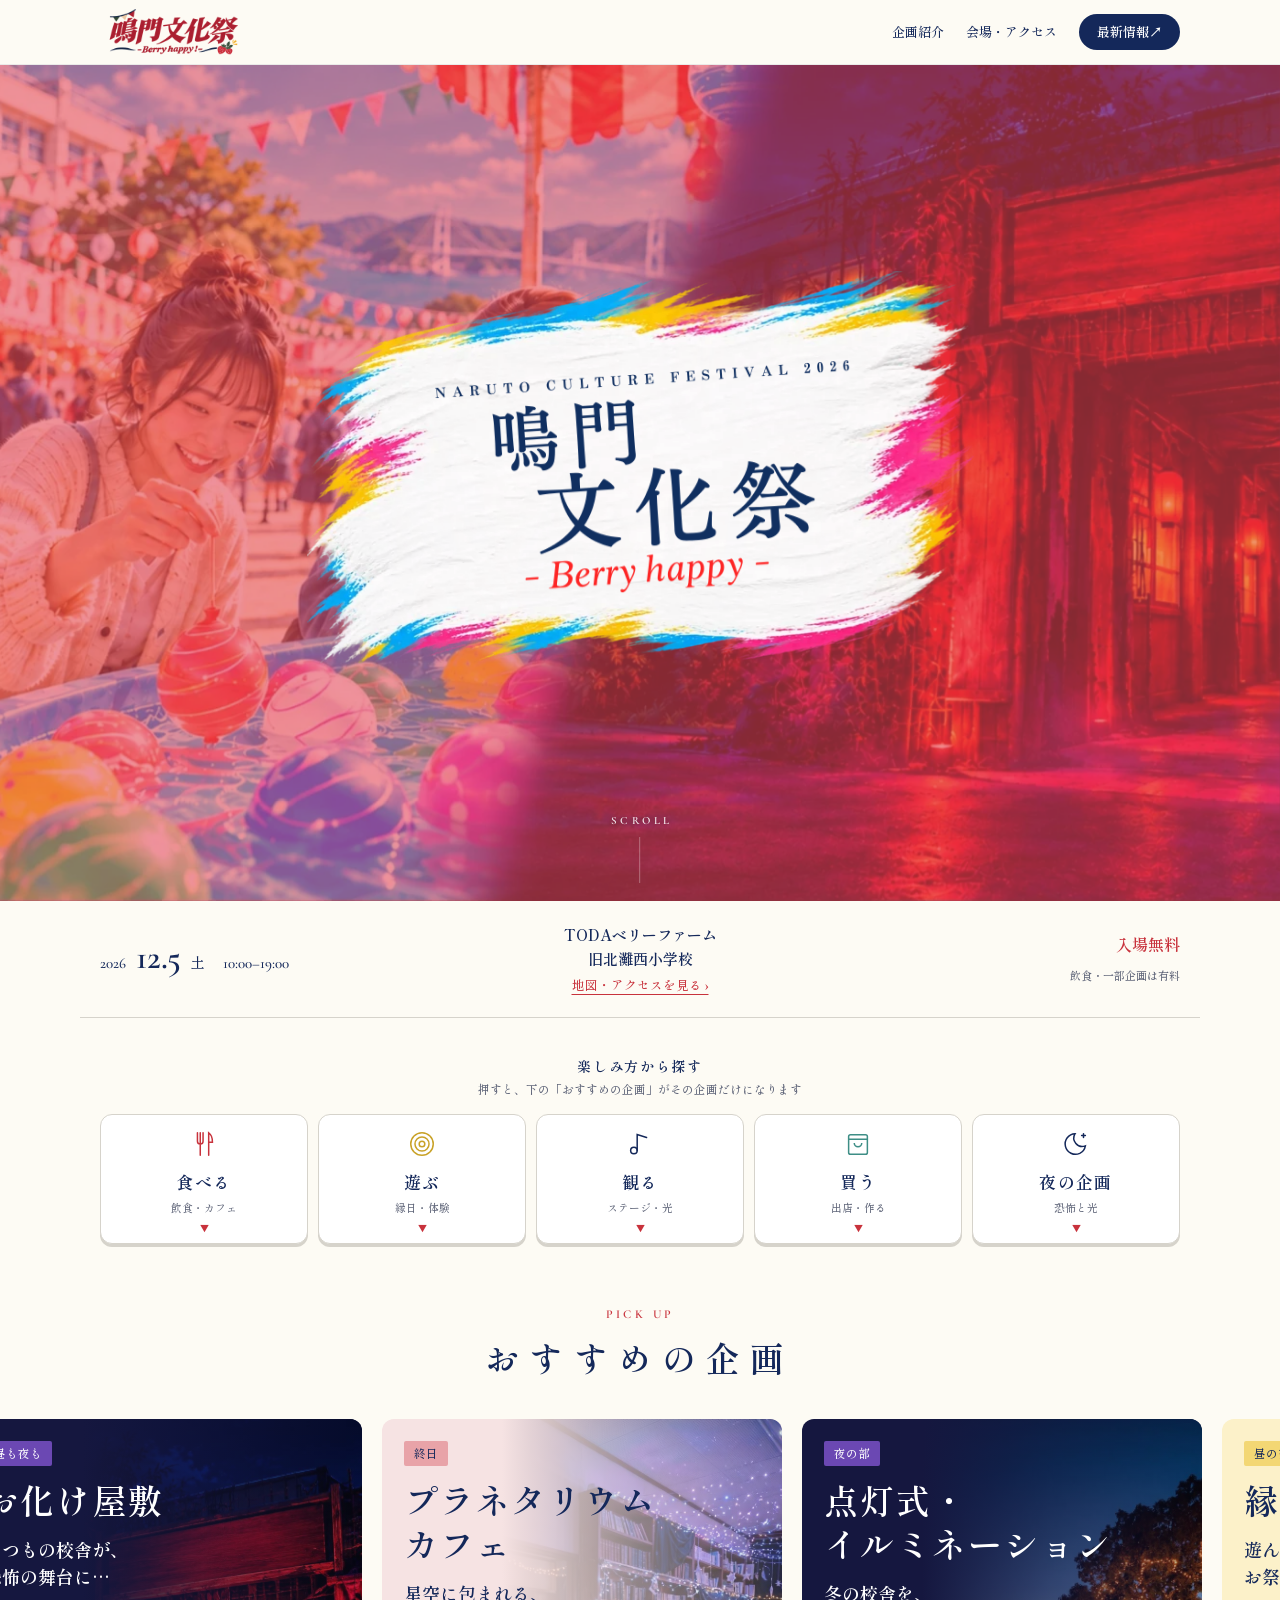
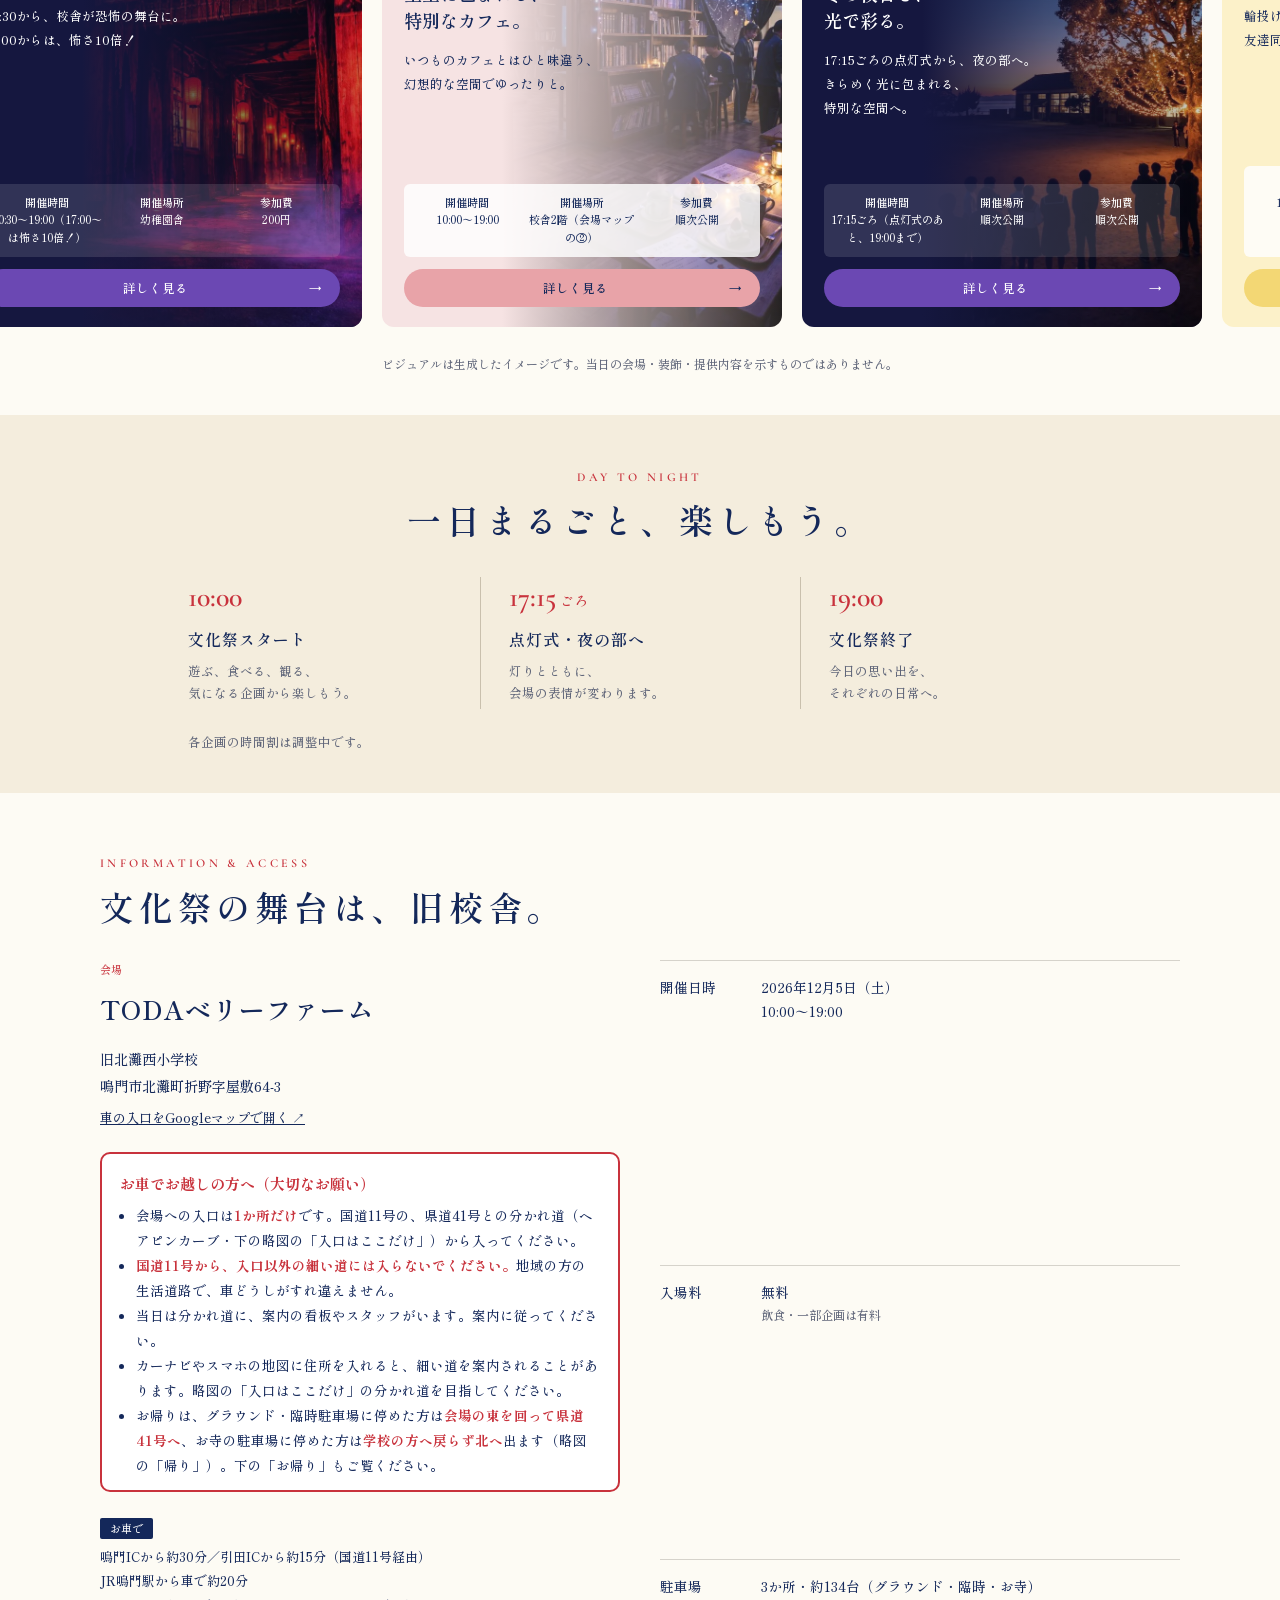
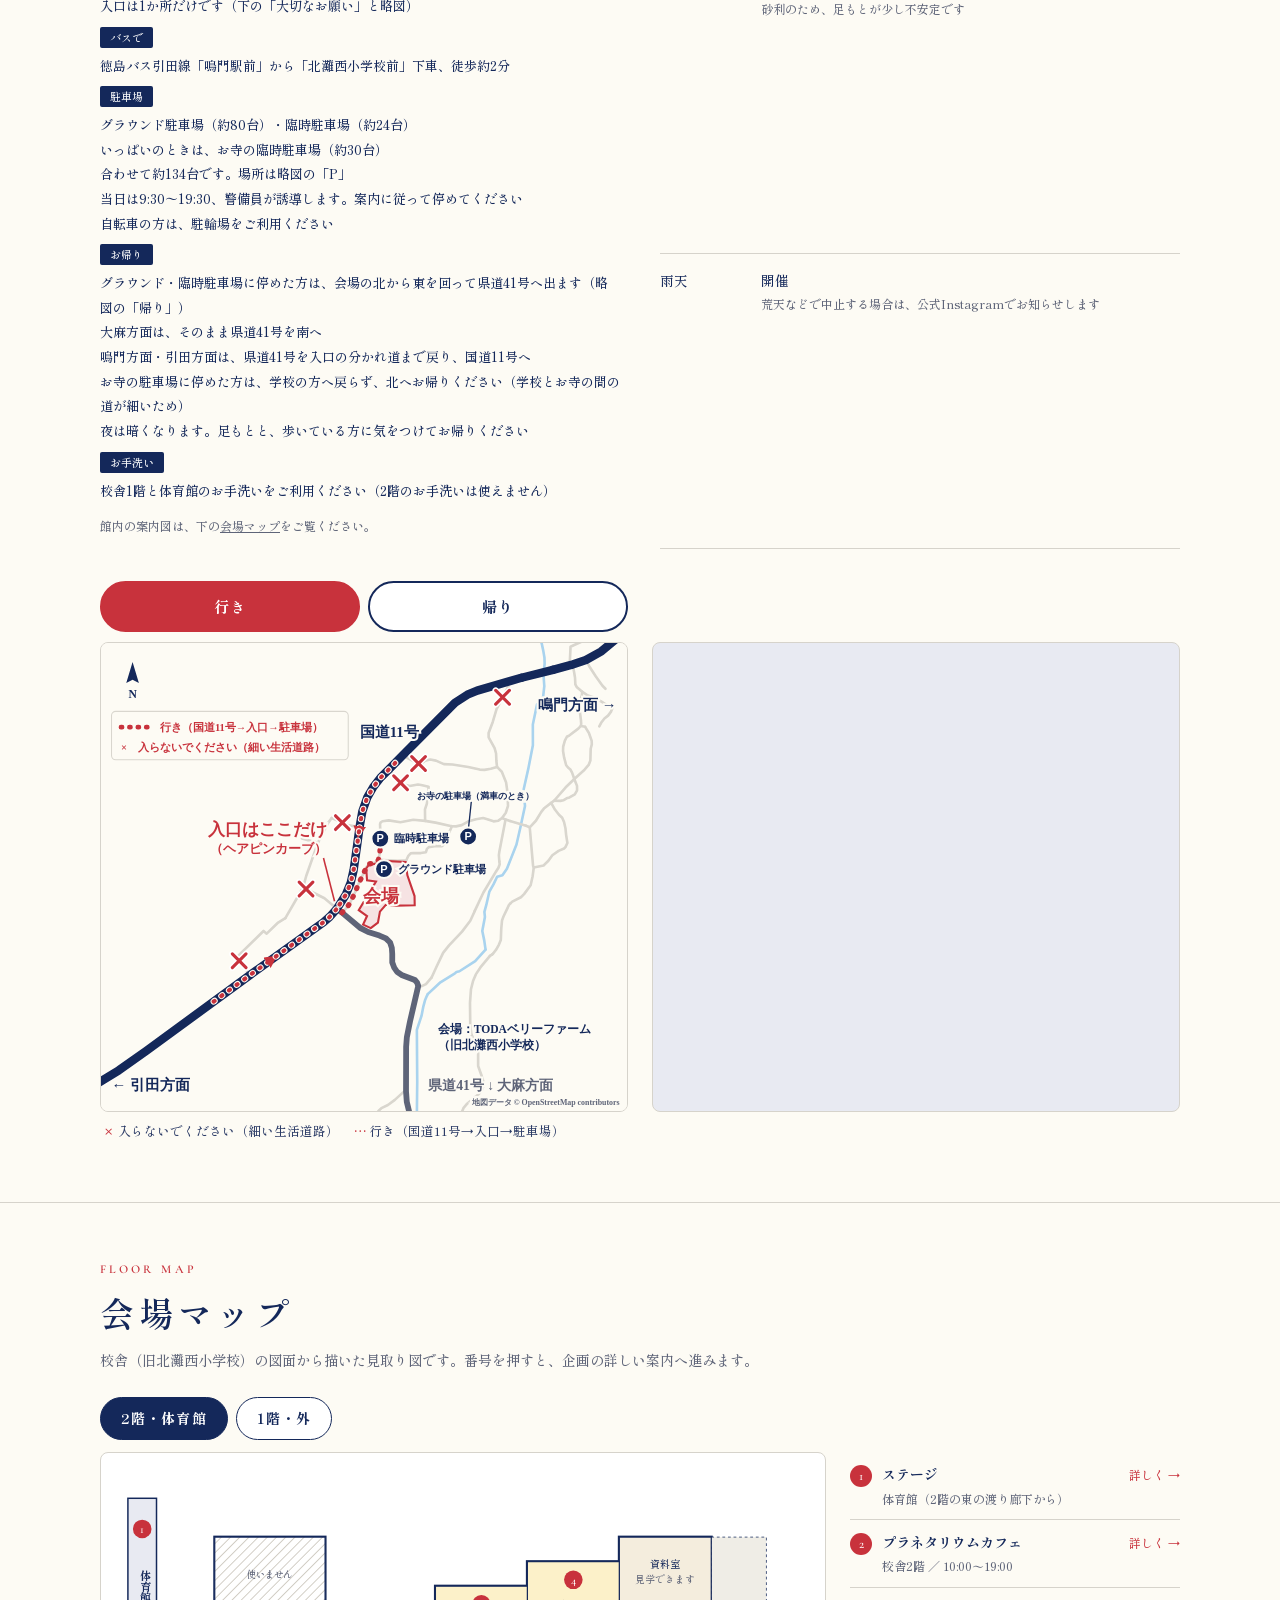
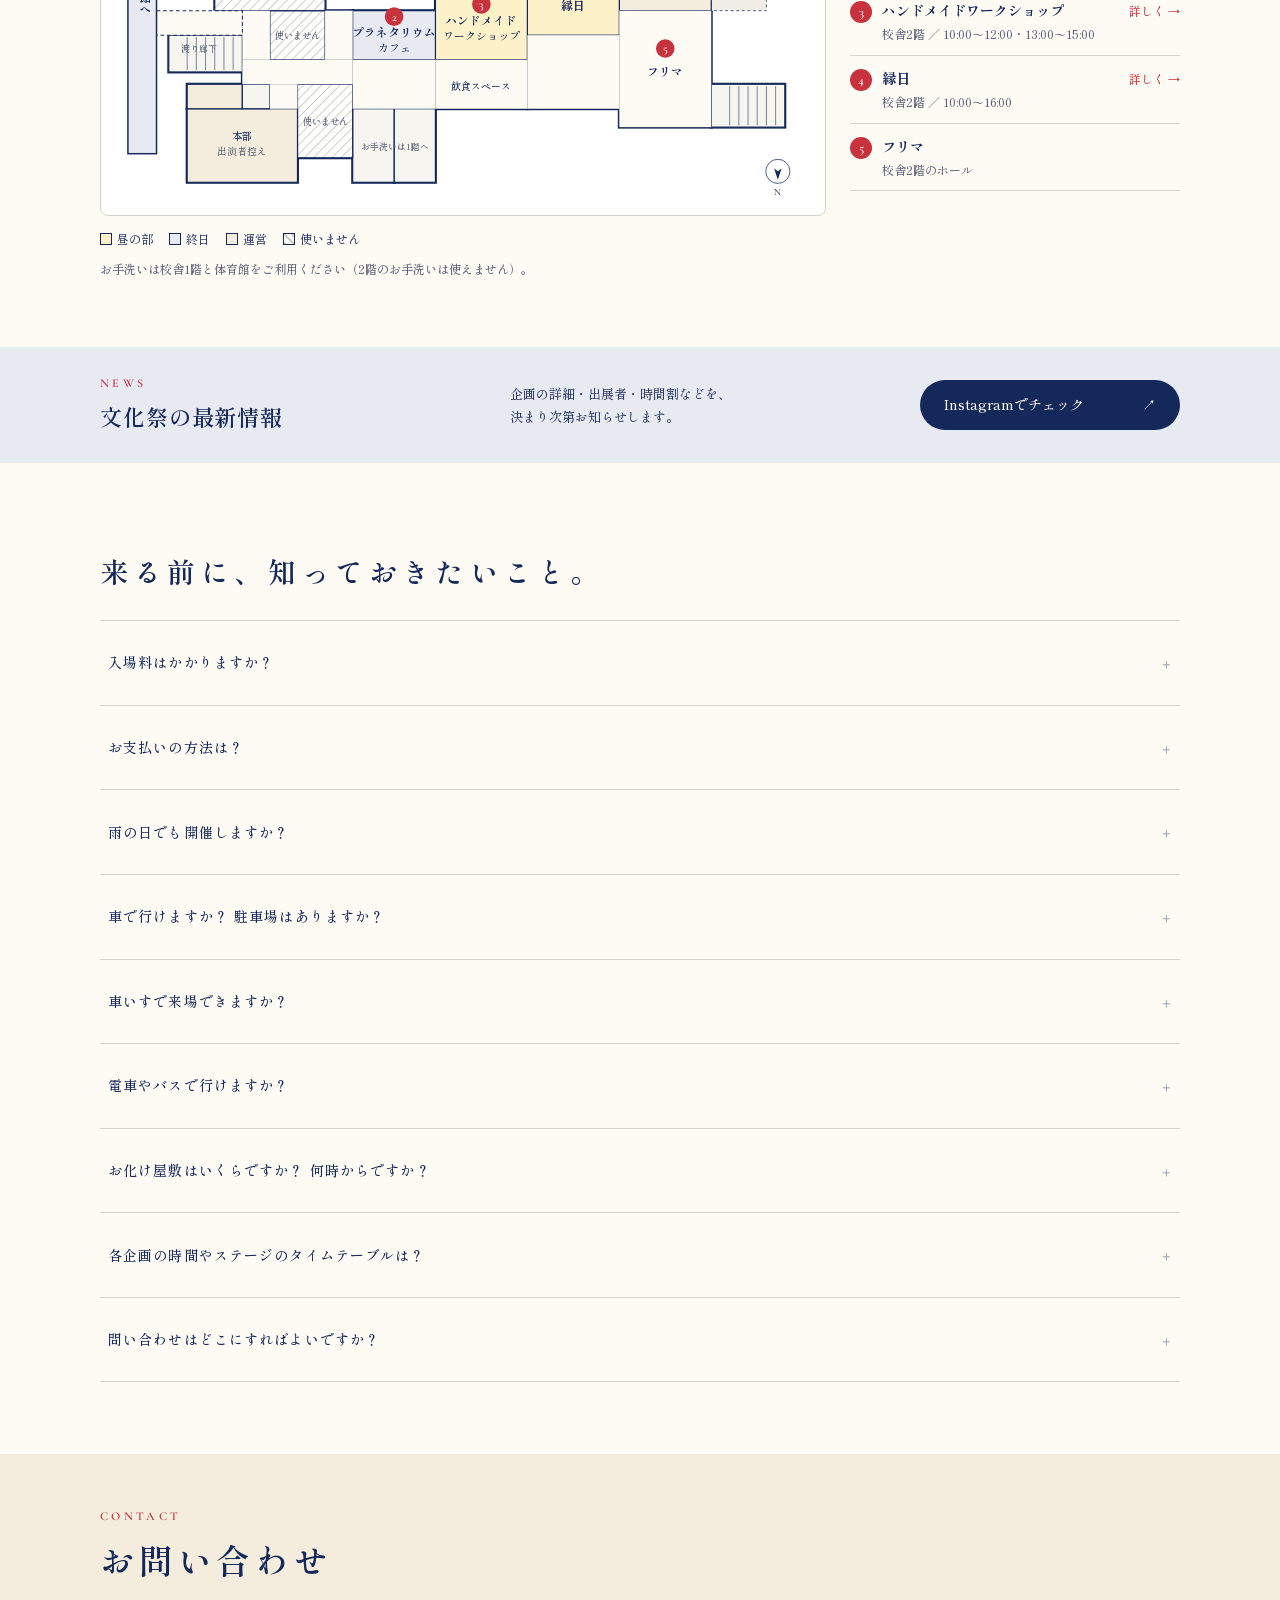
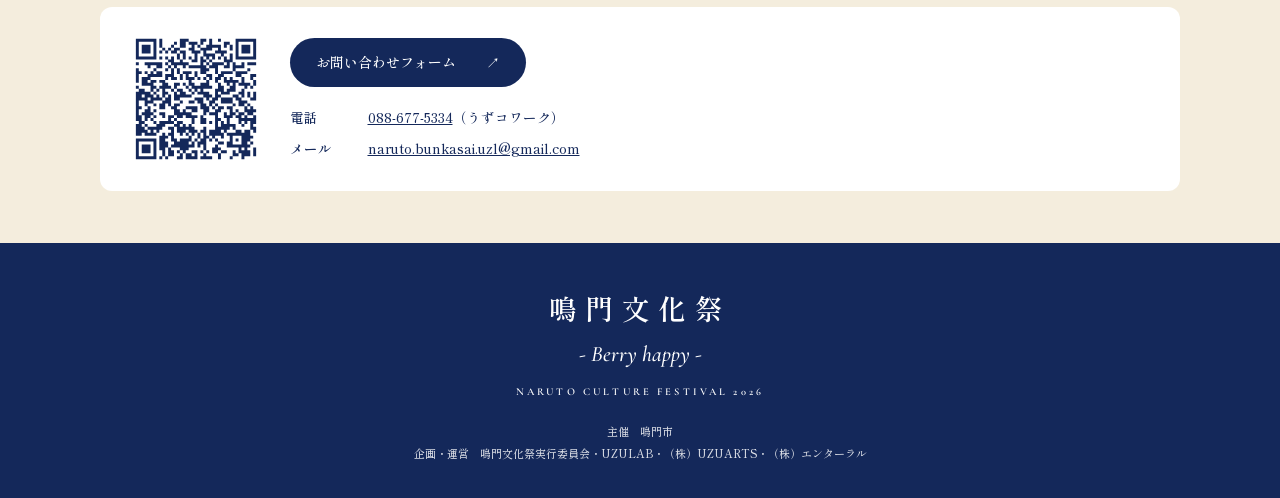
==== commit f5dec526: "会場マップの2階の図から、校舎の無い西側の余白を切る" ====
--- a/index.html
+++ b/index.html
@@ -759,7 +759,7 @@
       </div>
       <div class="floor-panel is-active" id="floor-2" role="tabpanel" aria-labelledby="floor-tab-2">
         <h3>2階・体育館</h3>
-        <figure><!-- floormap:2f --><svg class="floor-svg" viewBox="0 0 860 368" role="img" aria-label="会場マップ 校舎2階と体育館。2階にプラネタリウムカフェ、ハンドメイドワークショップ、縁日、資料室、フリマ。東の渡り廊下から体育館のステージへ。2階のお手洗いは使えない" xmlns="http://www.w3.org/2000/svg"><defs><pattern id="fm-hatch" width="7" height="7" patternUnits="userSpaceOnUse" patternTransform="rotate(45)"><rect width="7" height="7" fill="#fff"/><line x1="0" y1="0" x2="0" y2="7" stroke="#CFCBC2" stroke-width="2"/></pattern><marker id="fm-arr" viewBox="0 0 10 10" refX="5" refY="5" markerWidth="5" markerHeight="5" orient="auto"><path d="M0,0 L10,5 L0,10 z" fill="#C8323C"/></marker></defs><rect x="646.3" y="238.2" width="79.2" height="46.2" fill="none" stroke="#14285A" stroke-width="3.2"/><rect x="547.3" y="79.8" width="99.0" height="79.2" fill="none" stroke="#14285A" stroke-width="3.2"/><rect x="448.3" y="106.2" width="99.0" height="79.2" fill="none" stroke="#14285A" stroke-width="3.2"/><rect x="349.3" y="132.6" width="99.0" height="79.2" fill="none" stroke="#14285A" stroke-width="3.2"/><rect x="260.2" y="159.0" width="89.1" height="52.8" fill="none" stroke="#14285A" stroke-width="3.2"/><rect x="304.8" y="264.6" width="44.5" height="79.2" fill="none" stroke="#14285A" stroke-width="3.2"/><rect x="260.2" y="264.6" width="44.5" height="79.2" fill="none" stroke="#14285A" stroke-width="3.2"/><rect x="200.8" y="238.2" width="59.4" height="79.2" fill="none" stroke="#14285A" stroke-width="3.2"/><rect x="82.0" y="264.6" width="118.8" height="79.2" fill="none" stroke="#14285A" stroke-width="3.2"/><rect x="82.0" y="238.2" width="59.4" height="26.4" fill="none" stroke="#14285A" stroke-width="3.2"/><rect x="171.1" y="159.0" width="59.4" height="52.8" fill="none" stroke="#14285A" stroke-width="3.2"/><rect x="111.7" y="79.8" width="118.8" height="79.2" fill="none" stroke="#14285A" stroke-width="3.2"/><rect x="62.2" y="185.4" width="79.2" height="39.6" fill="none" stroke="#14285A" stroke-width="3.2"/><rect x="141.4" y="238.2" width="29.7" height="26.4" fill="none" stroke="#14285A" stroke-width="3.2"/><rect x="547.3" y="159.0" width="99.0" height="125.4" fill="none" stroke="#14285A" stroke-width="3.2"/><rect x="448.3" y="185.4" width="99.0" height="79.2" fill="none" stroke="#14285A" stroke-width="3.2"/><rect x="349.3" y="211.8" width="99.0" height="52.8" fill="none" stroke="#14285A" stroke-width="3.2"/><rect x="260.2" y="211.8" width="89.1" height="52.8" fill="none" stroke="#14285A" stroke-width="3.2"/><rect x="230.5" y="159.0" width="29.7" height="52.8" fill="none" stroke="#14285A" stroke-width="3.2"/><rect x="141.4" y="211.8" width="118.8" height="26.4" fill="none" stroke="#14285A" stroke-width="3.2"/><rect x="171.1" y="238.2" width="29.7" height="26.4" fill="none" stroke="#14285A" stroke-width="3.2"/><rect x="141.4" y="159.0" width="29.7" height="52.8" fill="none" stroke="#14285A" stroke-width="3.2"/><rect x="646.3" y="238.2" width="79.2" height="46.2" fill="#F7F5EF" stroke="#14285A" stroke-width="1.3"/><line x1="715.6" y1="240.2" x2="715.6" y2="282.4" stroke="#14285A" stroke-width=".6"/><line x1="705.7" y1="240.2" x2="705.7" y2="282.4" stroke="#14285A" stroke-width=".6"/><line x1="695.8" y1="240.2" x2="695.8" y2="282.4" stroke="#14285A" stroke-width=".6"/><line x1="685.9" y1="240.2" x2="685.9" y2="282.4" stroke="#14285A" stroke-width=".6"/><line x1="676.0" y1="240.2" x2="676.0" y2="282.4" stroke="#14285A" stroke-width=".6"/><line x1="666.1" y1="240.2" x2="666.1" y2="282.4" stroke="#14285A" stroke-width=".6"/><rect x="646.3" y="79.8" width="59.4" height="79.2" fill="#EFEDE6" stroke="#14285A" stroke-width="0.8" stroke-dasharray="3 3"/><rect x="547.3" y="79.8" width="99.0" height="79.2" fill="#F4EDDD" stroke="#14285A" stroke-width="1.3"/><rect x="448.3" y="106.2" width="99.0" height="79.2" fill="#FCF1C9" stroke="#14285A" stroke-width="1.3"/><rect x="349.3" y="132.6" width="99.0" height="79.2" fill="#FCF1C9" stroke="#14285A" stroke-width="1.3"/><rect x="260.2" y="159.0" width="89.1" height="52.8" fill="#E8EAF2" stroke="#14285A" stroke-width="1.3"/><rect x="304.8" y="264.6" width="44.5" height="79.2" fill="#F7F5EF" stroke="#14285A" stroke-width="1.3"/><rect x="260.2" y="264.6" width="44.5" height="79.2" fill="#F7F5EF" stroke="#14285A" stroke-width="1.3"/><rect x="200.8" y="238.2" width="59.4" height="79.2" fill="url(#fm-hatch)" stroke="#14285A" stroke-width="1.3"/><rect x="82.0" y="264.6" width="118.8" height="79.2" fill="#F4EDDD" stroke="#14285A" stroke-width="1.3"/><rect x="82.0" y="238.2" width="59.4" height="26.4" fill="#F4EDDD" stroke="#14285A" stroke-width="1.3"/><rect x="171.1" y="159.0" width="59.4" height="52.8" fill="url(#fm-hatch)" stroke="#14285A" stroke-width="1.3"/><rect x="111.7" y="79.8" width="118.8" height="79.2" fill="url(#fm-hatch)" stroke="#14285A" stroke-width="1.3"/><rect x="62.2" y="185.4" width="79.2" height="39.6" fill="#F7F5EF" stroke="#14285A" stroke-width="1.3"/><line x1="131.5" y1="187.4" x2="131.5" y2="223.0" stroke="#14285A" stroke-width=".6"/><line x1="121.6" y1="187.4" x2="121.6" y2="223.0" stroke="#14285A" stroke-width=".6"/><line x1="111.7" y1="187.4" x2="111.7" y2="223.0" stroke="#14285A" stroke-width=".6"/><line x1="101.8" y1="187.4" x2="101.8" y2="223.0" stroke="#14285A" stroke-width=".6"/><line x1="91.9" y1="187.4" x2="91.9" y2="223.0" stroke="#14285A" stroke-width=".6"/><line x1="82.0" y1="187.4" x2="82.0" y2="223.0" stroke="#14285A" stroke-width=".6"/><rect x="141.4" y="238.2" width="29.7" height="26.4" fill="#F7F5EF" stroke="#14285A" stroke-width="1.3"/><rect x="547.3" y="159.0" width="99.0" height="125.4" fill="#FDFBF4"/><rect x="448.3" y="185.4" width="99.0" height="79.2" fill="#FDFBF4"/><rect x="349.3" y="211.8" width="99.0" height="52.8" fill="#FDFBF4"/><rect x="260.2" y="211.8" width="89.1" height="52.8" fill="#FDFBF4"/><rect x="230.5" y="159.0" width="29.7" height="52.8" fill="#FDFBF4"/><rect x="141.4" y="211.8" width="118.8" height="26.4" fill="#FDFBF4"/><rect x="171.1" y="238.2" width="29.7" height="26.4" fill="#FDFBF4"/><rect x="141.4" y="159.0" width="29.7" height="52.8" fill="#FDFBF4"/><rect x="49.0" y="159.0" width="92.4" height="26.4" fill="#FDFBF4" stroke="#14285A" stroke-width="1.1" stroke-dasharray="4 3"/><rect x="18.2" y="38.0" width="30.8" height="275.0" fill="#E8EAF2" stroke="#14285A" stroke-width="1.6"/><text x="596.8" y="113.4" font-size="11" fill="#14285A" font-weight="500" text-anchor="middle">資料室</text><text x="596.8" y="129.4" font-size="10.5" fill="#5E6478" font-weight="500" text-anchor="middle">見学できます</text><text x="497.8" y="157.8" font-size="12.5" fill="#14285A" font-weight="700" text-anchor="middle">縁日</text><a href="kikaku/?program=ennichi"><circle cx="497.8" cy="125.8" r="10" fill="#C8323C"/><text class="n" x="497.8" y="130.1" font-size="12.5" fill="#fff" text-anchor="middle">4</text></a><text x="398.8" y="174.2" font-size="12.5" fill="#14285A" font-weight="700" text-anchor="middle">ハンドメイド</text><text x="398.8" y="190.2" font-size="11.5" fill="#14285A" font-weight="500" text-anchor="middle">ワークショップ</text><a href="kikaku/?program=resin"><circle cx="398.8" cy="152.2" r="10" fill="#C8323C"/><text class="n" x="398.8" y="156.5" font-size="12.5" fill="#fff" text-anchor="middle">3</text></a><text x="304.8" y="187.4" font-size="12.5" fill="#14285A" font-weight="700" text-anchor="middle">プラネタリウム</text><text x="304.8" y="203.4" font-size="11.5" fill="#14285A" font-weight="500" text-anchor="middle">カフェ</text><a href="kikaku/?program=planetarium"><circle cx="304.8" cy="165.4" r="10" fill="#C8323C"/><text class="n" x="304.8" y="169.7" font-size="12.5" fill="#fff" text-anchor="middle">2</text></a><text x="230.5" y="281.8" font-size="10" fill="#5E6478" font-weight="500" text-anchor="middle">使いません</text><text x="141.4" y="298.2" font-size="11" fill="#14285A" font-weight="500" text-anchor="middle">本部</text><text x="141.4" y="314.2" font-size="10.5" fill="#5E6478" font-weight="500" text-anchor="middle">出演者控え</text><text x="200.8" y="189.4" font-size="10" fill="#5E6478" font-weight="500" text-anchor="middle">使いません</text><text x="171.1" y="123.4" font-size="10" fill="#5E6478" font-weight="500" text-anchor="middle">使いません</text><text x="95.2" y="203.0" font-size="9.5" fill="#5E6478" font-weight="500" text-anchor="middle">渡り廊下</text><text x="37.6" y="115.0" font-size="12" fill="#14285A" font-weight="700" writing-mode="tb">体育館へ</text><a href="kikaku/?program=stage"><circle cx="33.6" cy="71.0" r="10" fill="#C8323C"/><text class="n" x="33.6" y="75.3" font-size="12.5" fill="#fff" text-anchor="middle">1</text></a><text x="596.8" y="229.4" font-size="12.5" fill="#14285A" font-weight="700" text-anchor="middle">フリマ</text><circle cx="596.8" cy="199.7" r="10" fill="#C8323C"/><text class="n" x="596.8" y="204.0" font-size="12.5" fill="#fff" text-anchor="middle">5</text><text x="398.8" y="244.8" font-size="10.5" fill="#14285A" font-weight="500" text-anchor="middle">飲食スペース</text><text x="305.3" y="308.6" font-size="9.5" fill="#5E6478" font-weight="500" text-anchor="middle">お手洗いは1階へ</text><g transform="translate(820,332)"><circle r="13" fill="none" stroke="#14285A" stroke-width=".8"/><path d="M0,9 L-4,-3 L0,0 L4,-3 z" fill="#14285A"/><text class="n" y="26" font-size="10" text-anchor="middle" fill="#14285A">N</text></g></svg><!-- /floormap:2f --></figure>
+        <figure><!-- floormap:2f --><svg class="floor-svg" viewBox="0 0 758 368" role="img" aria-label="会場マップ 校舎2階と体育館。2階にプラネタリウムカフェ、ハンドメイドワークショップ、縁日、資料室、フリマ。東の渡り廊下から体育館のステージへ。2階のお手洗いは使えない" xmlns="http://www.w3.org/2000/svg"><defs><pattern id="fm-hatch" width="7" height="7" patternUnits="userSpaceOnUse" patternTransform="rotate(45)"><rect width="7" height="7" fill="#fff"/><line x1="0" y1="0" x2="0" y2="7" stroke="#CFCBC2" stroke-width="2"/></pattern><marker id="fm-arr" viewBox="0 0 10 10" refX="5" refY="5" markerWidth="5" markerHeight="5" orient="auto"><path d="M0,0 L10,5 L0,10 z" fill="#C8323C"/></marker></defs><rect x="646.3" y="238.2" width="79.2" height="46.2" fill="none" stroke="#14285A" stroke-width="3.2"/><rect x="547.3" y="79.8" width="99.0" height="79.2" fill="none" stroke="#14285A" stroke-width="3.2"/><rect x="448.3" y="106.2" width="99.0" height="79.2" fill="none" stroke="#14285A" stroke-width="3.2"/><rect x="349.3" y="132.6" width="99.0" height="79.2" fill="none" stroke="#14285A" stroke-width="3.2"/><rect x="260.2" y="159.0" width="89.1" height="52.8" fill="none" stroke="#14285A" stroke-width="3.2"/><rect x="304.8" y="264.6" width="44.5" height="79.2" fill="none" stroke="#14285A" stroke-width="3.2"/><rect x="260.2" y="264.6" width="44.5" height="79.2" fill="none" stroke="#14285A" stroke-width="3.2"/><rect x="200.8" y="238.2" width="59.4" height="79.2" fill="none" stroke="#14285A" stroke-width="3.2"/><rect x="82.0" y="264.6" width="118.8" height="79.2" fill="none" stroke="#14285A" stroke-width="3.2"/><rect x="82.0" y="238.2" width="59.4" height="26.4" fill="none" stroke="#14285A" stroke-width="3.2"/><rect x="171.1" y="159.0" width="59.4" height="52.8" fill="none" stroke="#14285A" stroke-width="3.2"/><rect x="111.7" y="79.8" width="118.8" height="79.2" fill="none" stroke="#14285A" stroke-width="3.2"/><rect x="62.2" y="185.4" width="79.2" height="39.6" fill="none" stroke="#14285A" stroke-width="3.2"/><rect x="141.4" y="238.2" width="29.7" height="26.4" fill="none" stroke="#14285A" stroke-width="3.2"/><rect x="547.3" y="159.0" width="99.0" height="125.4" fill="none" stroke="#14285A" stroke-width="3.2"/><rect x="448.3" y="185.4" width="99.0" height="79.2" fill="none" stroke="#14285A" stroke-width="3.2"/><rect x="349.3" y="211.8" width="99.0" height="52.8" fill="none" stroke="#14285A" stroke-width="3.2"/><rect x="260.2" y="211.8" width="89.1" height="52.8" fill="none" stroke="#14285A" stroke-width="3.2"/><rect x="230.5" y="159.0" width="29.7" height="52.8" fill="none" stroke="#14285A" stroke-width="3.2"/><rect x="141.4" y="211.8" width="118.8" height="26.4" fill="none" stroke="#14285A" stroke-width="3.2"/><rect x="171.1" y="238.2" width="29.7" height="26.4" fill="none" stroke="#14285A" stroke-width="3.2"/><rect x="141.4" y="159.0" width="29.7" height="52.8" fill="none" stroke="#14285A" stroke-width="3.2"/><rect x="646.3" y="238.2" width="79.2" height="46.2" fill="#F7F5EF" stroke="#14285A" stroke-width="1.3"/><line x1="715.6" y1="240.2" x2="715.6" y2="282.4" stroke="#14285A" stroke-width=".6"/><line x1="705.7" y1="240.2" x2="705.7" y2="282.4" stroke="#14285A" stroke-width=".6"/><line x1="695.8" y1="240.2" x2="695.8" y2="282.4" stroke="#14285A" stroke-width=".6"/><line x1="685.9" y1="240.2" x2="685.9" y2="282.4" stroke="#14285A" stroke-width=".6"/><line x1="676.0" y1="240.2" x2="676.0" y2="282.4" stroke="#14285A" stroke-width=".6"/><line x1="666.1" y1="240.2" x2="666.1" y2="282.4" stroke="#14285A" stroke-width=".6"/><rect x="646.3" y="79.8" width="59.4" height="79.2" fill="#EFEDE6" stroke="#14285A" stroke-width="0.8" stroke-dasharray="3 3"/><rect x="547.3" y="79.8" width="99.0" height="79.2" fill="#F4EDDD" stroke="#14285A" stroke-width="1.3"/><rect x="448.3" y="106.2" width="99.0" height="79.2" fill="#FCF1C9" stroke="#14285A" stroke-width="1.3"/><rect x="349.3" y="132.6" width="99.0" height="79.2" fill="#FCF1C9" stroke="#14285A" stroke-width="1.3"/><rect x="260.2" y="159.0" width="89.1" height="52.8" fill="#E8EAF2" stroke="#14285A" stroke-width="1.3"/><rect x="304.8" y="264.6" width="44.5" height="79.2" fill="#F7F5EF" stroke="#14285A" stroke-width="1.3"/><rect x="260.2" y="264.6" width="44.5" height="79.2" fill="#F7F5EF" stroke="#14285A" stroke-width="1.3"/><rect x="200.8" y="238.2" width="59.4" height="79.2" fill="url(#fm-hatch)" stroke="#14285A" stroke-width="1.3"/><rect x="82.0" y="264.6" width="118.8" height="79.2" fill="#F4EDDD" stroke="#14285A" stroke-width="1.3"/><rect x="82.0" y="238.2" width="59.4" height="26.4" fill="#F4EDDD" stroke="#14285A" stroke-width="1.3"/><rect x="171.1" y="159.0" width="59.4" height="52.8" fill="url(#fm-hatch)" stroke="#14285A" stroke-width="1.3"/><rect x="111.7" y="79.8" width="118.8" height="79.2" fill="url(#fm-hatch)" stroke="#14285A" stroke-width="1.3"/><rect x="62.2" y="185.4" width="79.2" height="39.6" fill="#F7F5EF" stroke="#14285A" stroke-width="1.3"/><line x1="131.5" y1="187.4" x2="131.5" y2="223.0" stroke="#14285A" stroke-width=".6"/><line x1="121.6" y1="187.4" x2="121.6" y2="223.0" stroke="#14285A" stroke-width=".6"/><line x1="111.7" y1="187.4" x2="111.7" y2="223.0" stroke="#14285A" stroke-width=".6"/><line x1="101.8" y1="187.4" x2="101.8" y2="223.0" stroke="#14285A" stroke-width=".6"/><line x1="91.9" y1="187.4" x2="91.9" y2="223.0" stroke="#14285A" stroke-width=".6"/><line x1="82.0" y1="187.4" x2="82.0" y2="223.0" stroke="#14285A" stroke-width=".6"/><rect x="141.4" y="238.2" width="29.7" height="26.4" fill="#F7F5EF" stroke="#14285A" stroke-width="1.3"/><rect x="547.3" y="159.0" width="99.0" height="125.4" fill="#FDFBF4"/><rect x="448.3" y="185.4" width="99.0" height="79.2" fill="#FDFBF4"/><rect x="349.3" y="211.8" width="99.0" height="52.8" fill="#FDFBF4"/><rect x="260.2" y="211.8" width="89.1" height="52.8" fill="#FDFBF4"/><rect x="230.5" y="159.0" width="29.7" height="52.8" fill="#FDFBF4"/><rect x="141.4" y="211.8" width="118.8" height="26.4" fill="#FDFBF4"/><rect x="171.1" y="238.2" width="29.7" height="26.4" fill="#FDFBF4"/><rect x="141.4" y="159.0" width="29.7" height="52.8" fill="#FDFBF4"/><rect x="49.0" y="159.0" width="92.4" height="26.4" fill="#FDFBF4" stroke="#14285A" stroke-width="1.1" stroke-dasharray="4 3"/><rect x="18.2" y="38.0" width="30.8" height="275.0" fill="#E8EAF2" stroke="#14285A" stroke-width="1.6"/><text x="596.8" y="113.4" font-size="11" fill="#14285A" font-weight="500" text-anchor="middle">資料室</text><text x="596.8" y="129.4" font-size="10.5" fill="#5E6478" font-weight="500" text-anchor="middle">見学できます</text><text x="497.8" y="157.8" font-size="12.5" fill="#14285A" font-weight="700" text-anchor="middle">縁日</text><a href="kikaku/?program=ennichi"><circle cx="497.8" cy="125.8" r="10" fill="#C8323C"/><text class="n" x="497.8" y="130.1" font-size="12.5" fill="#fff" text-anchor="middle">4</text></a><text x="398.8" y="174.2" font-size="12.5" fill="#14285A" font-weight="700" text-anchor="middle">ハンドメイド</text><text x="398.8" y="190.2" font-size="11.5" fill="#14285A" font-weight="500" text-anchor="middle">ワークショップ</text><a href="kikaku/?program=resin"><circle cx="398.8" cy="152.2" r="10" fill="#C8323C"/><text class="n" x="398.8" y="156.5" font-size="12.5" fill="#fff" text-anchor="middle">3</text></a><text x="304.8" y="187.4" font-size="12.5" fill="#14285A" font-weight="700" text-anchor="middle">プラネタリウム</text><text x="304.8" y="203.4" font-size="11.5" fill="#14285A" font-weight="500" text-anchor="middle">カフェ</text><a href="kikaku/?program=planetarium"><circle cx="304.8" cy="165.4" r="10" fill="#C8323C"/><text class="n" x="304.8" y="169.7" font-size="12.5" fill="#fff" text-anchor="middle">2</text></a><text x="230.5" y="281.8" font-size="10" fill="#5E6478" font-weight="500" text-anchor="middle">使いません</text><text x="141.4" y="298.2" font-size="11" fill="#14285A" font-weight="500" text-anchor="middle">本部</text><text x="141.4" y="314.2" font-size="10.5" fill="#5E6478" font-weight="500" text-anchor="middle">出演者控え</text><text x="200.8" y="189.4" font-size="10" fill="#5E6478" font-weight="500" text-anchor="middle">使いません</text><text x="171.1" y="123.4" font-size="10" fill="#5E6478" font-weight="500" text-anchor="middle">使いません</text><text x="95.2" y="203.0" font-size="9.5" fill="#5E6478" font-weight="500" text-anchor="middle">渡り廊下</text><text x="37.6" y="115.0" font-size="12" fill="#14285A" font-weight="700" writing-mode="tb">体育館へ</text><a href="kikaku/?program=stage"><circle cx="33.6" cy="71.0" r="10" fill="#C8323C"/><text class="n" x="33.6" y="75.3" font-size="12.5" fill="#fff" text-anchor="middle">1</text></a><text x="596.8" y="229.4" font-size="12.5" fill="#14285A" font-weight="700" text-anchor="middle">フリマ</text><circle cx="596.8" cy="199.7" r="10" fill="#C8323C"/><text class="n" x="596.8" y="204.0" font-size="12.5" fill="#fff" text-anchor="middle">5</text><text x="398.8" y="244.8" font-size="10.5" fill="#14285A" font-weight="500" text-anchor="middle">飲食スペース</text><text x="305.3" y="308.6" font-size="9.5" fill="#5E6478" font-weight="500" text-anchor="middle">お手洗いは1階へ</text><g transform="translate(718,332)"><circle r="13" fill="none" stroke="#14285A" stroke-width=".8"/><path d="M0,9 L-4,-3 L0,0 L4,-3 z" fill="#14285A"/><text class="n" y="26" font-size="10" text-anchor="middle" fill="#14285A">N</text></g></svg><!-- /floormap:2f --></figure>
         <ol>
             <li><a href="kikaku/?program=stage" style="display:contents"><span class="n">1</span><div><strong>ステージ</strong><small>体育館（2階の東の渡り廊下から）</small></div><span class="go">詳しく →</span></a></li>
             <li><a href="kikaku/?program=planetarium" style="display:contents"><span class="n">2</span><div><strong>プラネタリウムカフェ</strong><small>校舎2階 ／ 10:00〜19:00</small></div><span class="go">詳しく →</span></a></li>
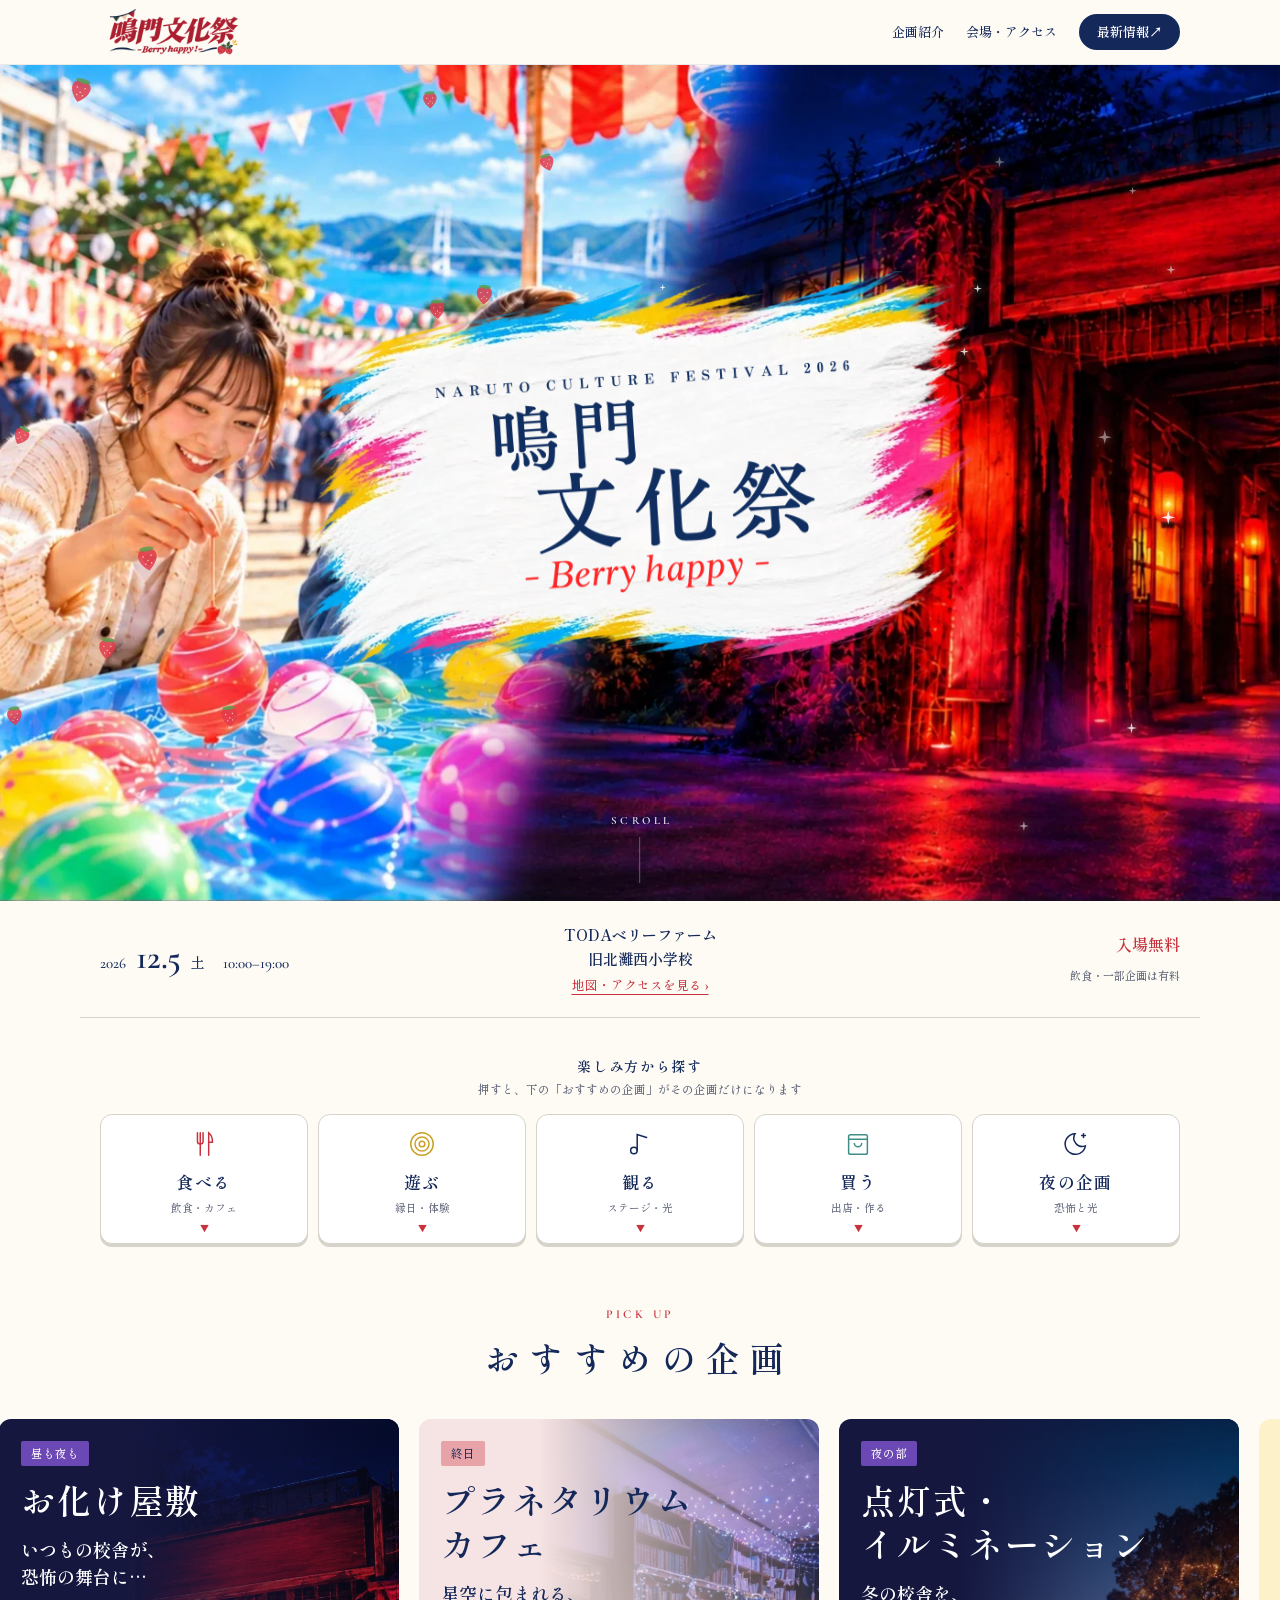
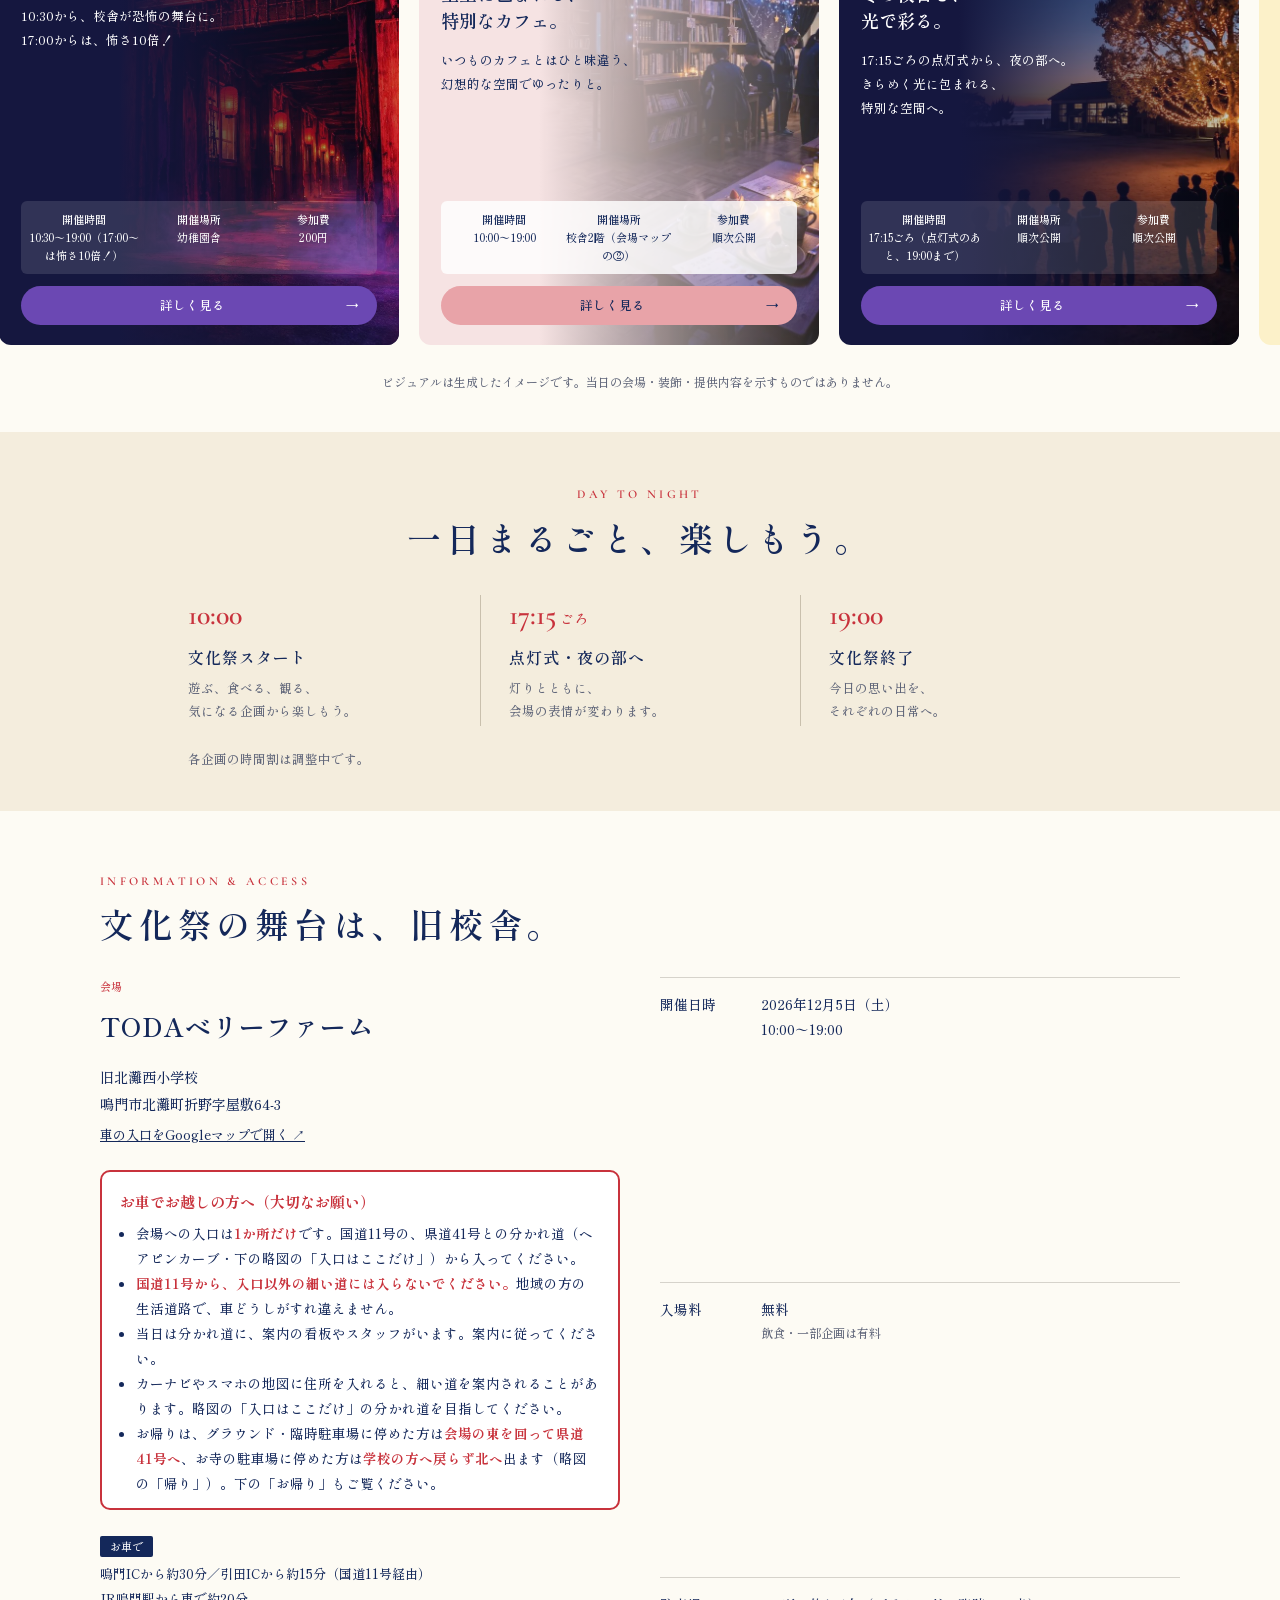
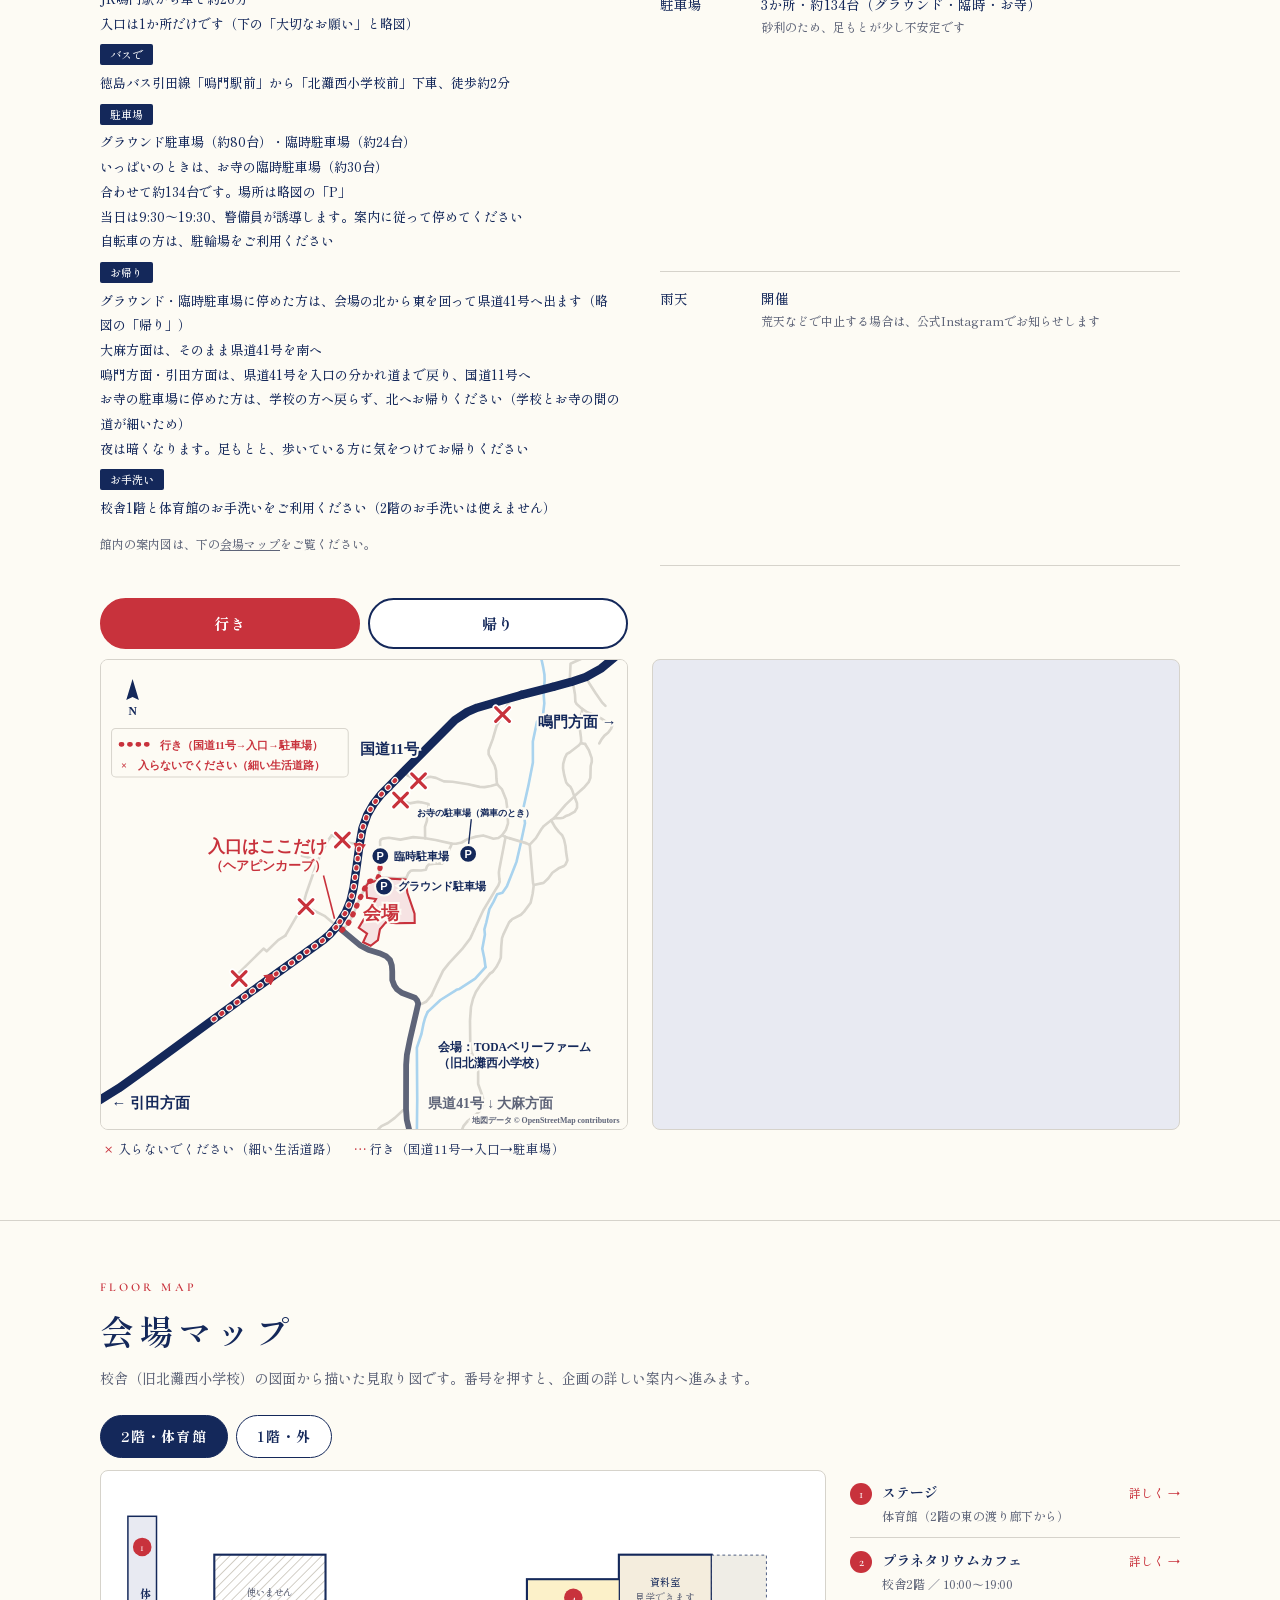
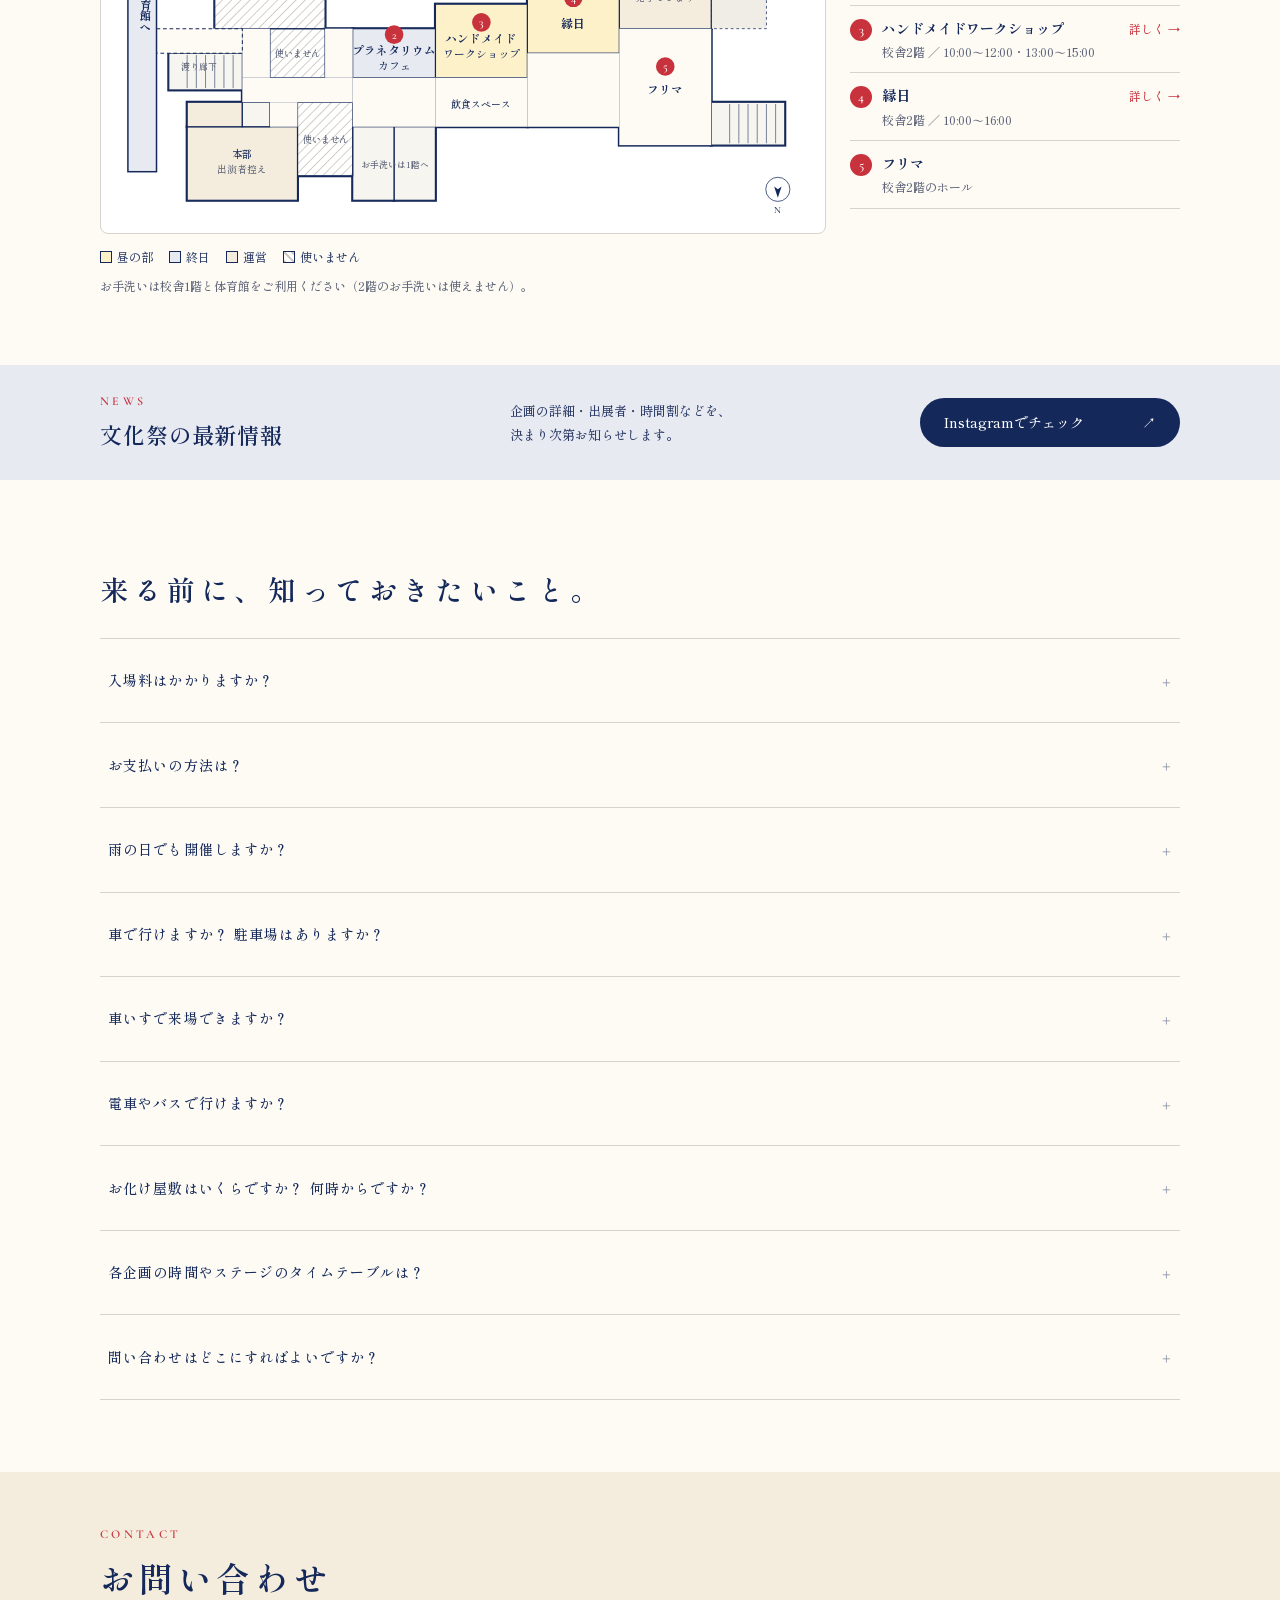
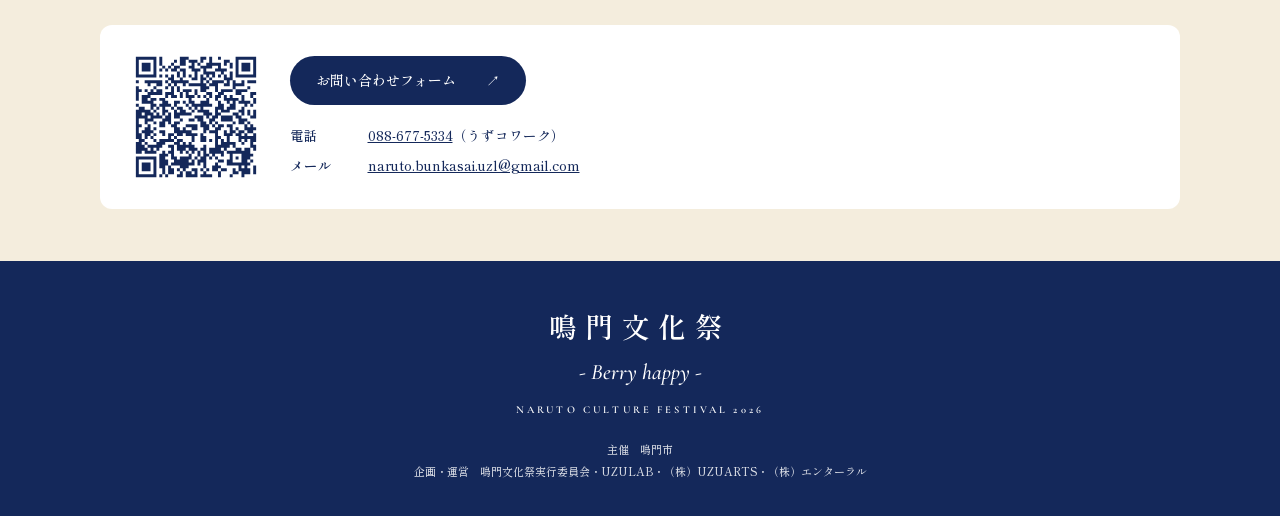
==== commit 156f6f43: "会場マップを莉奈さんの答えに合わせる（図工作業室は使わない・給食デザートは多目的ルーム・チョコバナナは1階廊下の窓際）" ====
--- a/index.html
+++ b/index.html
@@ -770,13 +770,12 @@
       </div>
       <div class="floor-panel" id="floor-1" role="tabpanel" aria-labelledby="floor-tab-1">
         <h3>1階・外</h3>
-        <figure><!-- floormap:1f --><svg class="floor-svg" viewBox="0 0 860 434" role="img" aria-label="会場マップ 校舎1階と外。北側の入口から入る。外のテントで焼きそば、1階の多目的ルームでanon・いも棒、廊下で給食デザートとチョコバナナ、職員室でTODAさんの販売ブース。お手洗いは1階" xmlns="http://www.w3.org/2000/svg"><defs><pattern id="fm-hatch" width="7" height="7" patternUnits="userSpaceOnUse" patternTransform="rotate(45)"><rect width="7" height="7" fill="#fff"/><line x1="0" y1="0" x2="0" y2="7" stroke="#CFCBC2" stroke-width="2"/></pattern><marker id="fm-arr" viewBox="0 0 10 10" refX="5" refY="5" markerWidth="5" markerHeight="5" orient="auto"><path d="M0,0 L10,5 L0,10 z" fill="#C8323C"/></marker></defs><rect x="735.4" y="27.0" width="72.6" height="52.8" fill="none" stroke="#14285A" stroke-width="3.2"/><rect x="755.2" y="79.8" width="52.8" height="79.2" fill="none" stroke="#14285A" stroke-width="3.2"/><rect x="676.0" y="27.0" width="29.7" height="52.8" fill="none" stroke="#14285A" stroke-width="3.2"/><rect x="547.3" y="79.8" width="99.0" height="79.2" fill="none" stroke="#14285A" stroke-width="3.2"/><rect x="646.3" y="238.2" width="79.2" height="46.2" fill="none" stroke="#14285A" stroke-width="3.2"/><rect x="705.7" y="304.2" width="39.6" height="26.4" fill="none" stroke="#14285A" stroke-width="3.2"/><rect x="682.6" y="304.2" width="23.1" height="26.4" fill="none" stroke="#14285A" stroke-width="3.2"/><rect x="666.1" y="304.2" width="16.5" height="26.4" fill="none" stroke="#14285A" stroke-width="3.2"/><rect x="646.3" y="330.6" width="99.0" height="66.0" fill="none" stroke="#14285A" stroke-width="3.2"/><rect x="547.3" y="343.8" width="99.0" height="39.6" fill="none" stroke="#14285A" stroke-width="3.2"/><rect x="547.3" y="304.2" width="63.8" height="26.4" fill="none" stroke="#14285A" stroke-width="3.2"/><rect x="547.3" y="264.6" width="63.8" height="39.6" fill="none" stroke="#14285A" stroke-width="3.2"/><rect x="448.3" y="106.2" width="99.0" height="79.2" fill="none" stroke="#14285A" stroke-width="3.2"/><rect x="349.3" y="132.6" width="99.0" height="79.2" fill="none" stroke="#14285A" stroke-width="3.2"/><rect x="260.2" y="159.0" width="89.1" height="52.8" fill="none" stroke="#14285A" stroke-width="3.2"/><rect x="230.5" y="159.0" width="29.7" height="52.8" fill="none" stroke="#14285A" stroke-width="3.2"/><rect x="171.1" y="159.0" width="59.4" height="52.8" fill="none" stroke="#14285A" stroke-width="3.2"/><rect x="111.7" y="79.8" width="118.8" height="79.2" fill="none" stroke="#14285A" stroke-width="3.2"/><rect x="304.8" y="264.6" width="44.5" height="79.2" fill="none" stroke="#14285A" stroke-width="3.2"/><rect x="260.2" y="264.6" width="44.5" height="79.2" fill="none" stroke="#14285A" stroke-width="3.2"/><rect x="200.8" y="238.2" width="59.4" height="79.2" fill="none" stroke="#14285A" stroke-width="3.2"/><rect x="82.0" y="264.6" width="118.8" height="79.2" fill="none" stroke="#14285A" stroke-width="3.2"/><rect x="111.7" y="238.2" width="59.4" height="26.4" fill="none" stroke="#14285A" stroke-width="3.2"/><rect x="82.0" y="238.2" width="29.7" height="26.4" fill="none" stroke="#14285A" stroke-width="3.2"/><rect x="111.7" y="185.4" width="29.7" height="39.6" fill="none" stroke="#14285A" stroke-width="3.2"/><rect x="62.2" y="185.4" width="49.5" height="39.6" fill="none" stroke="#14285A" stroke-width="3.2"/><rect x="755.2" y="159.0" width="52.8" height="26.4" fill="none" stroke="#14285A" stroke-width="3.2"/><rect x="705.7" y="79.8" width="49.5" height="79.2" fill="none" stroke="#14285A" stroke-width="3.2"/><rect x="646.3" y="159.0" width="108.9" height="26.4" fill="none" stroke="#14285A" stroke-width="3.2"/><rect x="646.3" y="185.4" width="161.7" height="52.8" fill="none" stroke="#14285A" stroke-width="3.2"/><rect x="547.3" y="159.0" width="99.0" height="79.2" fill="none" stroke="#14285A" stroke-width="3.2"/><rect x="547.3" y="238.2" width="63.8" height="26.4" fill="none" stroke="#14285A" stroke-width="3.2"/><rect x="611.1" y="238.2" width="35.2" height="105.6" fill="none" stroke="#14285A" stroke-width="3.2"/><rect x="547.3" y="330.6" width="63.8" height="13.2" fill="none" stroke="#14285A" stroke-width="3.2"/><rect x="646.3" y="284.4" width="79.2" height="19.8" fill="none" stroke="#14285A" stroke-width="3.2"/><rect x="646.3" y="304.2" width="19.8" height="26.4" fill="none" stroke="#14285A" stroke-width="3.2"/><rect x="705.7" y="27.0" width="29.7" height="52.8" fill="none" stroke="#14285A" stroke-width="3.2"/><rect x="448.3" y="185.4" width="99.0" height="79.2" fill="none" stroke="#14285A" stroke-width="3.2"/><rect x="349.3" y="211.8" width="99.0" height="52.8" fill="none" stroke="#14285A" stroke-width="3.2"/><rect x="260.2" y="211.8" width="89.1" height="52.8" fill="none" stroke="#14285A" stroke-width="3.2"/><rect x="349.3" y="264.6" width="29.7" height="39.6" fill="none" stroke="#14285A" stroke-width="3.2"/><rect x="141.4" y="211.8" width="118.8" height="26.4" fill="none" stroke="#14285A" stroke-width="3.2"/><rect x="171.1" y="238.2" width="29.7" height="26.4" fill="none" stroke="#14285A" stroke-width="3.2"/><rect x="141.4" y="159.0" width="29.7" height="52.8" fill="none" stroke="#14285A" stroke-width="3.2"/><rect x="735.4" y="27.0" width="72.6" height="52.8" fill="#F7F5EF" stroke="#14285A" stroke-width="1.3"/><rect x="755.2" y="79.8" width="52.8" height="79.2" fill="#F7F5EF" stroke="#14285A" stroke-width="1.3"/><rect x="676.0" y="27.0" width="29.7" height="52.8" fill="#F7F5EF" stroke="#14285A" stroke-width="1.3"/><rect x="646.3" y="79.8" width="59.4" height="79.2" fill="#EFEDE6" stroke="#14285A" stroke-width="0.8" stroke-dasharray="3 3"/><rect x="547.3" y="79.8" width="99.0" height="79.2" fill="#F7F5EF" stroke="#14285A" stroke-width="1.3"/><rect x="646.3" y="238.2" width="79.2" height="46.2" fill="#F7F5EF" stroke="#14285A" stroke-width="1.3"/><line x1="715.6" y1="240.2" x2="715.6" y2="282.4" stroke="#14285A" stroke-width=".6"/><line x1="705.7" y1="240.2" x2="705.7" y2="282.4" stroke="#14285A" stroke-width=".6"/><line x1="695.8" y1="240.2" x2="695.8" y2="282.4" stroke="#14285A" stroke-width=".6"/><line x1="685.9" y1="240.2" x2="685.9" y2="282.4" stroke="#14285A" stroke-width=".6"/><line x1="676.0" y1="240.2" x2="676.0" y2="282.4" stroke="#14285A" stroke-width=".6"/><line x1="666.1" y1="240.2" x2="666.1" y2="282.4" stroke="#14285A" stroke-width=".6"/><rect x="705.7" y="304.2" width="39.6" height="26.4" fill="#F7F5EF" stroke="#14285A" stroke-width="1.3"/><rect x="682.6" y="304.2" width="23.1" height="26.4" fill="#F7F5EF" stroke="#14285A" stroke-width="1.3"/><rect x="666.1" y="304.2" width="16.5" height="26.4" fill="#F7F5EF" stroke="#14285A" stroke-width="1.3"/><rect x="646.3" y="330.6" width="99.0" height="66.0" fill="#E8EAF2" stroke="#14285A" stroke-width="1.3"/><rect x="547.3" y="343.8" width="99.0" height="39.6" fill="#F7F5EF" stroke="#14285A" stroke-width="1.3"/><rect x="547.3" y="304.2" width="63.8" height="26.4" fill="#F7F5EF" stroke="#14285A" stroke-width="1.3"/><rect x="547.3" y="264.6" width="63.8" height="39.6" fill="#F4EDDD" stroke="#14285A" stroke-width="1.3"/><rect x="448.3" y="106.2" width="99.0" height="79.2" fill="#FFFFFF" stroke="#14285A" stroke-width="1.3"/><rect x="349.3" y="132.6" width="99.0" height="79.2" fill="#E8EAF2" stroke="#14285A" stroke-width="1.3"/><rect x="260.2" y="159.0" width="89.1" height="52.8" fill="url(#fm-hatch)" stroke="#14285A" stroke-width="1.3"/><rect x="230.5" y="159.0" width="29.7" height="52.8" fill="#FFFFFF" stroke="#14285A" stroke-width="1.3"/><rect x="171.1" y="159.0" width="59.4" height="52.8" fill="#F4EDDD" stroke="#14285A" stroke-width="1.3"/><rect x="111.7" y="79.8" width="118.8" height="79.2" fill="url(#fm-hatch)" stroke="#14285A" stroke-width="1.3"/><rect x="304.8" y="264.6" width="44.5" height="79.2" fill="#FFFFFF" stroke="#14285A" stroke-width="1.3"/><rect x="260.2" y="264.6" width="44.5" height="79.2" fill="#FFFFFF" stroke="#14285A" stroke-width="1.3"/><rect x="200.8" y="238.2" width="59.4" height="79.2" fill="#F4EDDD" stroke="#14285A" stroke-width="1.3"/><rect x="82.0" y="264.6" width="118.8" height="79.2" fill="url(#fm-hatch)" stroke="#14285A" stroke-width="1.3"/><rect x="111.7" y="238.2" width="59.4" height="26.4" fill="#F7F5EF" stroke="#14285A" stroke-width="1.3"/><rect x="82.0" y="238.2" width="29.7" height="26.4" fill="#F7F5EF" stroke="#14285A" stroke-width="1.3"/><rect x="111.7" y="185.4" width="29.7" height="39.6" fill="#F7F5EF" stroke="#14285A" stroke-width="1.3"/><line x1="131.5" y1="187.4" x2="131.5" y2="223.0" stroke="#14285A" stroke-width=".6"/><rect x="62.2" y="185.4" width="49.5" height="39.6" fill="#F7F5EF" stroke="#14285A" stroke-width="1.3"/><rect x="755.2" y="159.0" width="52.8" height="26.4" fill="#FDFBF4"/><rect x="705.7" y="79.8" width="49.5" height="79.2" fill="#FDFBF4"/><rect x="646.3" y="159.0" width="108.9" height="26.4" fill="#FDFBF4"/><rect x="646.3" y="185.4" width="161.7" height="52.8" fill="#FDFBF4"/><rect x="547.3" y="159.0" width="99.0" height="79.2" fill="#FDFBF4"/><rect x="547.3" y="238.2" width="63.8" height="26.4" fill="#FDFBF4"/><rect x="611.1" y="238.2" width="35.2" height="105.6" fill="#FDFBF4"/><rect x="547.3" y="330.6" width="63.8" height="13.2" fill="#FDFBF4"/><rect x="646.3" y="284.4" width="79.2" height="19.8" fill="#FDFBF4"/><rect x="646.3" y="304.2" width="19.8" height="26.4" fill="#FDFBF4"/><rect x="705.7" y="27.0" width="29.7" height="52.8" fill="#FDFBF4"/><rect x="448.3" y="185.4" width="99.0" height="79.2" fill="#FDFBF4"/><rect x="349.3" y="211.8" width="99.0" height="52.8" fill="#FDFBF4"/><rect x="260.2" y="211.8" width="89.1" height="52.8" fill="#FDFBF4"/><rect x="349.3" y="264.6" width="29.7" height="39.6" fill="#FDFBF4"/><rect x="141.4" y="211.8" width="118.8" height="26.4" fill="#FDFBF4"/><rect x="171.1" y="238.2" width="29.7" height="26.4" fill="#FDFBF4"/><rect x="141.4" y="159.0" width="29.7" height="52.8" fill="#FDFBF4"/><rect x="357.0" y="351.5" width="66.0" height="44.0" fill="#FCF1C9" stroke="#C8323C" stroke-width="1.3" rx="3" stroke-dasharray="5 3"/><text x="695.8" y="365.6" font-size="12.5" fill="#14285A" font-weight="700" text-anchor="middle">TODAさん</text><text x="695.8" y="381.6" font-size="11.5" fill="#14285A" font-weight="500" text-anchor="middle">販売ブース</text><circle cx="695.8" cy="343.6" r="10" fill="#C8323C"/><text class="n" x="695.8" y="347.9" font-size="12.5" fill="#fff" text-anchor="middle">8</text><text x="579.2" y="288.4" font-size="11" fill="#14285A" font-weight="500" text-anchor="middle">資料室</text><text x="497.8" y="139.8" font-size="11" fill="#14285A" font-weight="500" text-anchor="middle">飲食</text><text x="497.8" y="155.8" font-size="10.5" fill="#5E6478" font-weight="500" text-anchor="middle">スペース</text><text x="398.8" y="184.2" font-size="12.5" fill="#14285A" font-weight="700" text-anchor="middle">anon・いも棒</text><a href="kikaku/?program=shop"><circle cx="398.8" cy="152.2" r="10" fill="#C8323C"/><text class="n" x="398.8" y="156.5" font-size="12.5" fill="#fff" text-anchor="middle">7</text></a><text x="304.8" y="189.4" font-size="10" fill="#5E6478" font-weight="500" text-anchor="middle">使いません</text><text x="245.4" y="179.4" font-size="11" fill="#14285A" font-weight="500" text-anchor="middle">ベビー</text><text x="245.4" y="195.4" font-size="10.5" fill="#5E6478" font-weight="500" text-anchor="middle">ルーム</text><text x="200.8" y="189.4" font-size="11" fill="#14285A" font-weight="500" text-anchor="middle">図工作業室</text><text x="171.1" y="123.4" font-size="10" fill="#5E6478" font-weight="500" text-anchor="middle">使いません</text><text x="327.0" y="308.2" font-size="11" fill="#14285A" font-weight="500" text-anchor="middle">お手洗い</text><text x="230.5" y="281.8" font-size="11" fill="#14285A" font-weight="500" text-anchor="middle">放送室</text><text x="141.4" y="308.2" font-size="10" fill="#5E6478" font-weight="500" text-anchor="middle">使いません</text><text x="390.0" y="375.7" font-size="11.5" fill="#14285A" font-weight="700" text-anchor="middle">焼きそば</text><text x="390.0" y="390.0" font-size="9.5" fill="#5E6478" font-weight="500" text-anchor="middle">外のテント</text><a href="kikaku/?program=shop"><circle cx="390.0" cy="341.6" r="10" fill="#C8323C"/><text class="n" x="390.0" y="345.9" font-size="12.5" fill="#fff" text-anchor="middle">6</text></a><path d="M364.1,341.6 L364.1,310.8" stroke="#C8323C" stroke-width="2" marker-end="url(#fm-arr)"/><text x="370.1" y="330.6" font-size="11" fill="#C8323C" font-weight="700" text-anchor="start">入口・出口</text><text x="497.8" y="233.8" font-size="10.5" fill="#14285A" font-weight="700" text-anchor="middle">給食デザート</text><a href="kikaku/?program=shop"><circle cx="497.8" cy="209.6" r="10" fill="#C8323C"/><text class="n" x="497.8" y="213.9" font-size="12.5" fill="#fff" text-anchor="middle">9</text></a><text x="398.8" y="244.8" font-size="10.5" fill="#14285A" font-weight="700" text-anchor="middle">チョコバナナ</text><a href="kikaku/?program=shop"><circle cx="398.8" cy="220.6" r="10" fill="#C8323C"/><text class="n" x="398.8" y="224.9" font-size="12.5" fill="#fff" text-anchor="middle">10</text></a><text x="726.6" y="217.3" font-size="10" fill="#5E6478" font-weight="500" text-anchor="middle">下足室</text><g transform="translate(820,398)"><circle r="13" fill="none" stroke="#14285A" stroke-width=".8"/><path d="M0,9 L-4,-3 L0,0 L4,-3 z" fill="#14285A"/><text class="n" y="26" font-size="10" text-anchor="middle" fill="#14285A">N</text></g></svg><!-- /floormap:1f --></figure>
+        <figure><!-- floormap:1f --><svg class="floor-svg" viewBox="0 0 860 434" role="img" aria-label="会場マップ 校舎1階と外。北側の入口から入る。外のテントで焼きそば、1階の多目的ルームでanon・いも棒と給食デザート、廊下の窓際でチョコバナナ、職員室でTODAさんの販売ブース。お手洗いは1階" xmlns="http://www.w3.org/2000/svg"><defs><pattern id="fm-hatch" width="7" height="7" patternUnits="userSpaceOnUse" patternTransform="rotate(45)"><rect width="7" height="7" fill="#fff"/><line x1="0" y1="0" x2="0" y2="7" stroke="#CFCBC2" stroke-width="2"/></pattern><marker id="fm-arr" viewBox="0 0 10 10" refX="5" refY="5" markerWidth="5" markerHeight="5" orient="auto"><path d="M0,0 L10,5 L0,10 z" fill="#C8323C"/></marker></defs><rect x="735.4" y="27.0" width="72.6" height="52.8" fill="none" stroke="#14285A" stroke-width="3.2"/><rect x="755.2" y="79.8" width="52.8" height="79.2" fill="none" stroke="#14285A" stroke-width="3.2"/><rect x="676.0" y="27.0" width="29.7" height="52.8" fill="none" stroke="#14285A" stroke-width="3.2"/><rect x="547.3" y="79.8" width="99.0" height="79.2" fill="none" stroke="#14285A" stroke-width="3.2"/><rect x="646.3" y="238.2" width="79.2" height="46.2" fill="none" stroke="#14285A" stroke-width="3.2"/><rect x="705.7" y="304.2" width="39.6" height="26.4" fill="none" stroke="#14285A" stroke-width="3.2"/><rect x="682.6" y="304.2" width="23.1" height="26.4" fill="none" stroke="#14285A" stroke-width="3.2"/><rect x="666.1" y="304.2" width="16.5" height="26.4" fill="none" stroke="#14285A" stroke-width="3.2"/><rect x="646.3" y="330.6" width="99.0" height="66.0" fill="none" stroke="#14285A" stroke-width="3.2"/><rect x="547.3" y="343.8" width="99.0" height="39.6" fill="none" stroke="#14285A" stroke-width="3.2"/><rect x="547.3" y="304.2" width="63.8" height="26.4" fill="none" stroke="#14285A" stroke-width="3.2"/><rect x="547.3" y="264.6" width="63.8" height="39.6" fill="none" stroke="#14285A" stroke-width="3.2"/><rect x="448.3" y="106.2" width="99.0" height="79.2" fill="none" stroke="#14285A" stroke-width="3.2"/><rect x="349.3" y="132.6" width="99.0" height="79.2" fill="none" stroke="#14285A" stroke-width="3.2"/><rect x="260.2" y="159.0" width="89.1" height="52.8" fill="none" stroke="#14285A" stroke-width="3.2"/><rect x="230.5" y="159.0" width="29.7" height="52.8" fill="none" stroke="#14285A" stroke-width="3.2"/><rect x="171.1" y="159.0" width="59.4" height="52.8" fill="none" stroke="#14285A" stroke-width="3.2"/><rect x="111.7" y="79.8" width="118.8" height="79.2" fill="none" stroke="#14285A" stroke-width="3.2"/><rect x="304.8" y="264.6" width="44.5" height="79.2" fill="none" stroke="#14285A" stroke-width="3.2"/><rect x="260.2" y="264.6" width="44.5" height="79.2" fill="none" stroke="#14285A" stroke-width="3.2"/><rect x="200.8" y="238.2" width="59.4" height="79.2" fill="none" stroke="#14285A" stroke-width="3.2"/><rect x="82.0" y="264.6" width="118.8" height="79.2" fill="none" stroke="#14285A" stroke-width="3.2"/><rect x="111.7" y="238.2" width="59.4" height="26.4" fill="none" stroke="#14285A" stroke-width="3.2"/><rect x="82.0" y="238.2" width="29.7" height="26.4" fill="none" stroke="#14285A" stroke-width="3.2"/><rect x="111.7" y="185.4" width="29.7" height="39.6" fill="none" stroke="#14285A" stroke-width="3.2"/><rect x="62.2" y="185.4" width="49.5" height="39.6" fill="none" stroke="#14285A" stroke-width="3.2"/><rect x="755.2" y="159.0" width="52.8" height="26.4" fill="none" stroke="#14285A" stroke-width="3.2"/><rect x="705.7" y="79.8" width="49.5" height="79.2" fill="none" stroke="#14285A" stroke-width="3.2"/><rect x="646.3" y="159.0" width="108.9" height="26.4" fill="none" stroke="#14285A" stroke-width="3.2"/><rect x="646.3" y="185.4" width="161.7" height="52.8" fill="none" stroke="#14285A" stroke-width="3.2"/><rect x="547.3" y="159.0" width="99.0" height="79.2" fill="none" stroke="#14285A" stroke-width="3.2"/><rect x="547.3" y="238.2" width="63.8" height="26.4" fill="none" stroke="#14285A" stroke-width="3.2"/><rect x="611.1" y="238.2" width="35.2" height="105.6" fill="none" stroke="#14285A" stroke-width="3.2"/><rect x="547.3" y="330.6" width="63.8" height="13.2" fill="none" stroke="#14285A" stroke-width="3.2"/><rect x="646.3" y="284.4" width="79.2" height="19.8" fill="none" stroke="#14285A" stroke-width="3.2"/><rect x="646.3" y="304.2" width="19.8" height="26.4" fill="none" stroke="#14285A" stroke-width="3.2"/><rect x="705.7" y="27.0" width="29.7" height="52.8" fill="none" stroke="#14285A" stroke-width="3.2"/><rect x="448.3" y="185.4" width="99.0" height="79.2" fill="none" stroke="#14285A" stroke-width="3.2"/><rect x="349.3" y="211.8" width="99.0" height="52.8" fill="none" stroke="#14285A" stroke-width="3.2"/><rect x="260.2" y="211.8" width="89.1" height="52.8" fill="none" stroke="#14285A" stroke-width="3.2"/><rect x="349.3" y="264.6" width="29.7" height="39.6" fill="none" stroke="#14285A" stroke-width="3.2"/><rect x="141.4" y="211.8" width="118.8" height="26.4" fill="none" stroke="#14285A" stroke-width="3.2"/><rect x="171.1" y="238.2" width="29.7" height="26.4" fill="none" stroke="#14285A" stroke-width="3.2"/><rect x="141.4" y="159.0" width="29.7" height="52.8" fill="none" stroke="#14285A" stroke-width="3.2"/><rect x="735.4" y="27.0" width="72.6" height="52.8" fill="#F7F5EF" stroke="#14285A" stroke-width="1.3"/><rect x="755.2" y="79.8" width="52.8" height="79.2" fill="#F7F5EF" stroke="#14285A" stroke-width="1.3"/><rect x="676.0" y="27.0" width="29.7" height="52.8" fill="#F7F5EF" stroke="#14285A" stroke-width="1.3"/><rect x="646.3" y="79.8" width="59.4" height="79.2" fill="#EFEDE6" stroke="#14285A" stroke-width="0.8" stroke-dasharray="3 3"/><rect x="547.3" y="79.8" width="99.0" height="79.2" fill="#F7F5EF" stroke="#14285A" stroke-width="1.3"/><rect x="646.3" y="238.2" width="79.2" height="46.2" fill="#F7F5EF" stroke="#14285A" stroke-width="1.3"/><line x1="715.6" y1="240.2" x2="715.6" y2="282.4" stroke="#14285A" stroke-width=".6"/><line x1="705.7" y1="240.2" x2="705.7" y2="282.4" stroke="#14285A" stroke-width=".6"/><line x1="695.8" y1="240.2" x2="695.8" y2="282.4" stroke="#14285A" stroke-width=".6"/><line x1="685.9" y1="240.2" x2="685.9" y2="282.4" stroke="#14285A" stroke-width=".6"/><line x1="676.0" y1="240.2" x2="676.0" y2="282.4" stroke="#14285A" stroke-width=".6"/><line x1="666.1" y1="240.2" x2="666.1" y2="282.4" stroke="#14285A" stroke-width=".6"/><rect x="705.7" y="304.2" width="39.6" height="26.4" fill="#F7F5EF" stroke="#14285A" stroke-width="1.3"/><rect x="682.6" y="304.2" width="23.1" height="26.4" fill="#F7F5EF" stroke="#14285A" stroke-width="1.3"/><rect x="666.1" y="304.2" width="16.5" height="26.4" fill="#F7F5EF" stroke="#14285A" stroke-width="1.3"/><rect x="646.3" y="330.6" width="99.0" height="66.0" fill="#E8EAF2" stroke="#14285A" stroke-width="1.3"/><rect x="547.3" y="343.8" width="99.0" height="39.6" fill="#F7F5EF" stroke="#14285A" stroke-width="1.3"/><rect x="547.3" y="304.2" width="63.8" height="26.4" fill="#F7F5EF" stroke="#14285A" stroke-width="1.3"/><rect x="547.3" y="264.6" width="63.8" height="39.6" fill="#F4EDDD" stroke="#14285A" stroke-width="1.3"/><rect x="448.3" y="106.2" width="99.0" height="79.2" fill="#FFFFFF" stroke="#14285A" stroke-width="1.3"/><rect x="349.3" y="132.6" width="99.0" height="79.2" fill="#E8EAF2" stroke="#14285A" stroke-width="1.3"/><rect x="260.2" y="159.0" width="89.1" height="52.8" fill="url(#fm-hatch)" stroke="#14285A" stroke-width="1.3"/><rect x="230.5" y="159.0" width="29.7" height="52.8" fill="#FFFFFF" stroke="#14285A" stroke-width="1.3"/><rect x="171.1" y="159.0" width="59.4" height="52.8" fill="url(#fm-hatch)" stroke="#14285A" stroke-width="1.3"/><rect x="111.7" y="79.8" width="118.8" height="79.2" fill="url(#fm-hatch)" stroke="#14285A" stroke-width="1.3"/><rect x="304.8" y="264.6" width="44.5" height="79.2" fill="#FFFFFF" stroke="#14285A" stroke-width="1.3"/><rect x="260.2" y="264.6" width="44.5" height="79.2" fill="#FFFFFF" stroke="#14285A" stroke-width="1.3"/><rect x="200.8" y="238.2" width="59.4" height="79.2" fill="#F4EDDD" stroke="#14285A" stroke-width="1.3"/><rect x="82.0" y="264.6" width="118.8" height="79.2" fill="url(#fm-hatch)" stroke="#14285A" stroke-width="1.3"/><rect x="111.7" y="238.2" width="59.4" height="26.4" fill="#F7F5EF" stroke="#14285A" stroke-width="1.3"/><rect x="82.0" y="238.2" width="29.7" height="26.4" fill="#F7F5EF" stroke="#14285A" stroke-width="1.3"/><rect x="111.7" y="185.4" width="29.7" height="39.6" fill="#F7F5EF" stroke="#14285A" stroke-width="1.3"/><line x1="131.5" y1="187.4" x2="131.5" y2="223.0" stroke="#14285A" stroke-width=".6"/><rect x="62.2" y="185.4" width="49.5" height="39.6" fill="#F7F5EF" stroke="#14285A" stroke-width="1.3"/><rect x="755.2" y="159.0" width="52.8" height="26.4" fill="#FDFBF4"/><rect x="705.7" y="79.8" width="49.5" height="79.2" fill="#FDFBF4"/><rect x="646.3" y="159.0" width="108.9" height="26.4" fill="#FDFBF4"/><rect x="646.3" y="185.4" width="161.7" height="52.8" fill="#FDFBF4"/><rect x="547.3" y="159.0" width="99.0" height="79.2" fill="#FDFBF4"/><rect x="547.3" y="238.2" width="63.8" height="26.4" fill="#FDFBF4"/><rect x="611.1" y="238.2" width="35.2" height="105.6" fill="#FDFBF4"/><rect x="547.3" y="330.6" width="63.8" height="13.2" fill="#FDFBF4"/><rect x="646.3" y="284.4" width="79.2" height="19.8" fill="#FDFBF4"/><rect x="646.3" y="304.2" width="19.8" height="26.4" fill="#FDFBF4"/><rect x="705.7" y="27.0" width="29.7" height="52.8" fill="#FDFBF4"/><rect x="448.3" y="185.4" width="99.0" height="79.2" fill="#FDFBF4"/><rect x="349.3" y="211.8" width="99.0" height="52.8" fill="#FDFBF4"/><rect x="260.2" y="211.8" width="89.1" height="52.8" fill="#FDFBF4"/><rect x="349.3" y="264.6" width="29.7" height="39.6" fill="#FDFBF4"/><rect x="141.4" y="211.8" width="118.8" height="26.4" fill="#FDFBF4"/><rect x="171.1" y="238.2" width="29.7" height="26.4" fill="#FDFBF4"/><rect x="141.4" y="159.0" width="29.7" height="52.8" fill="#FDFBF4"/><rect x="357.0" y="351.5" width="66.0" height="44.0" fill="#FCF1C9" stroke="#C8323C" stroke-width="1.3" rx="3" stroke-dasharray="5 3"/><text x="695.8" y="365.6" font-size="12.5" fill="#14285A" font-weight="700" text-anchor="middle">TODAさん</text><text x="695.8" y="381.6" font-size="11.5" fill="#14285A" font-weight="500" text-anchor="middle">販売ブース</text><circle cx="695.8" cy="343.6" r="10" fill="#C8323C"/><text class="n" x="695.8" y="347.9" font-size="12.5" fill="#fff" text-anchor="middle">8</text><text x="579.2" y="288.4" font-size="11" fill="#14285A" font-weight="500" text-anchor="middle">資料室</text><text x="497.8" y="139.8" font-size="11" fill="#14285A" font-weight="500" text-anchor="middle">飲食</text><text x="497.8" y="155.8" font-size="10.5" fill="#5E6478" font-weight="500" text-anchor="middle">スペース</text><text x="398.8" y="174.2" font-size="12.5" fill="#14285A" font-weight="700" text-anchor="middle">anon・いも棒</text><text x="398.8" y="190.2" font-size="11.5" fill="#14285A" font-weight="500" text-anchor="middle">給食デザート</text><a href="kikaku/?program=shop"><circle cx="398.8" cy="152.2" r="10" fill="#C8323C"/><text class="n" x="398.8" y="156.5" font-size="12.5" fill="#fff" text-anchor="middle">7</text></a><text x="304.8" y="189.4" font-size="10" fill="#5E6478" font-weight="500" text-anchor="middle">使いません</text><text x="245.4" y="179.4" font-size="11" fill="#14285A" font-weight="500" text-anchor="middle">ベビー</text><text x="245.4" y="195.4" font-size="10.5" fill="#5E6478" font-weight="500" text-anchor="middle">ルーム</text><text x="200.8" y="189.4" font-size="10" fill="#5E6478" font-weight="500" text-anchor="middle">使いません</text><text x="171.1" y="123.4" font-size="10" fill="#5E6478" font-weight="500" text-anchor="middle">使いません</text><text x="327.0" y="308.2" font-size="11" fill="#14285A" font-weight="500" text-anchor="middle">お手洗い</text><text x="230.5" y="281.8" font-size="11" fill="#14285A" font-weight="500" text-anchor="middle">放送室</text><text x="141.4" y="308.2" font-size="10" fill="#5E6478" font-weight="500" text-anchor="middle">使いません</text><text x="390.0" y="375.7" font-size="11.5" fill="#14285A" font-weight="700" text-anchor="middle">焼きそば</text><text x="390.0" y="390.0" font-size="9.5" fill="#5E6478" font-weight="500" text-anchor="middle">外のテント</text><a href="kikaku/?program=shop"><circle cx="390.0" cy="341.6" r="10" fill="#C8323C"/><text class="n" x="390.0" y="345.9" font-size="12.5" fill="#fff" text-anchor="middle">6</text></a><path d="M364.1,341.6 L364.1,310.8" stroke="#C8323C" stroke-width="2" marker-end="url(#fm-arr)"/><text x="370.1" y="330.6" font-size="11" fill="#C8323C" font-weight="700" text-anchor="start">入口・出口</text><text x="412.0" y="254.7" font-size="10.5" fill="#14285A" font-weight="700" text-anchor="middle">チョコバナナ</text><a href="kikaku/?program=shop"><circle cx="412.0" cy="230.5" r="10" fill="#C8323C"/><text class="n" x="412.0" y="234.8" font-size="12.5" fill="#fff" text-anchor="middle">9</text></a><text x="726.6" y="217.3" font-size="10" fill="#5E6478" font-weight="500" text-anchor="middle">下足室</text><g transform="translate(820,398)"><circle r="13" fill="none" stroke="#14285A" stroke-width=".8"/><path d="M0,9 L-4,-3 L0,0 L4,-3 z" fill="#14285A"/><text class="n" y="26" font-size="10" text-anchor="middle" fill="#14285A">N</text></g></svg><!-- /floormap:1f --></figure>
         <ol>
             <li><a href="kikaku/?program=shop" style="display:contents"><span class="n">6</span><div><strong>焼きそば</strong><small>入口の前の外のテント</small></div><span class="go">詳しく →</span></a></li>
-            <li><a href="kikaku/?program=shop" style="display:contents"><span class="n">7</span><div><strong>anon・いも棒</strong><small>校舎1階</small></div><span class="go">詳しく →</span></a></li>
+            <li><a href="kikaku/?program=shop" style="display:contents"><span class="n">7</span><div><strong>anon・いも棒・給食デザート</strong><small>校舎1階の多目的ルーム</small></div><span class="go">詳しく →</span></a></li>
             <li><span class="n">8</span><div><strong>TODAさん販売ブース</strong><small>校舎1階・職員室</small></div></li>
-            <li><a href="kikaku/?program=shop" style="display:contents"><span class="n">9</span><div><strong>給食デザート</strong><small>校舎1階・廊下</small></div><span class="go">詳しく →</span></a></li>
-            <li><a href="kikaku/?program=shop" style="display:contents"><span class="n">10</span><div><strong>チョコバナナ</strong><small>校舎1階・廊下</small></div><span class="go">詳しく →</span></a></li>
+            <li><a href="kikaku/?program=shop" style="display:contents"><span class="n">9</span><div><strong>チョコバナナ</strong><small>校舎1階の廊下（窓際）</small></div><span class="go">詳しく →</span></a></li>
             <li><a href="kikaku/?program=obakeyashiki" style="display:contents"><span class="n out">★</span><div><strong>お化け屋敷</strong><small>幼稚園舎（校舎のとなりの建物）／ 10:30〜19:00</small></div><span class="go">詳しく →</span></a></li>
         </ol>
       </div>
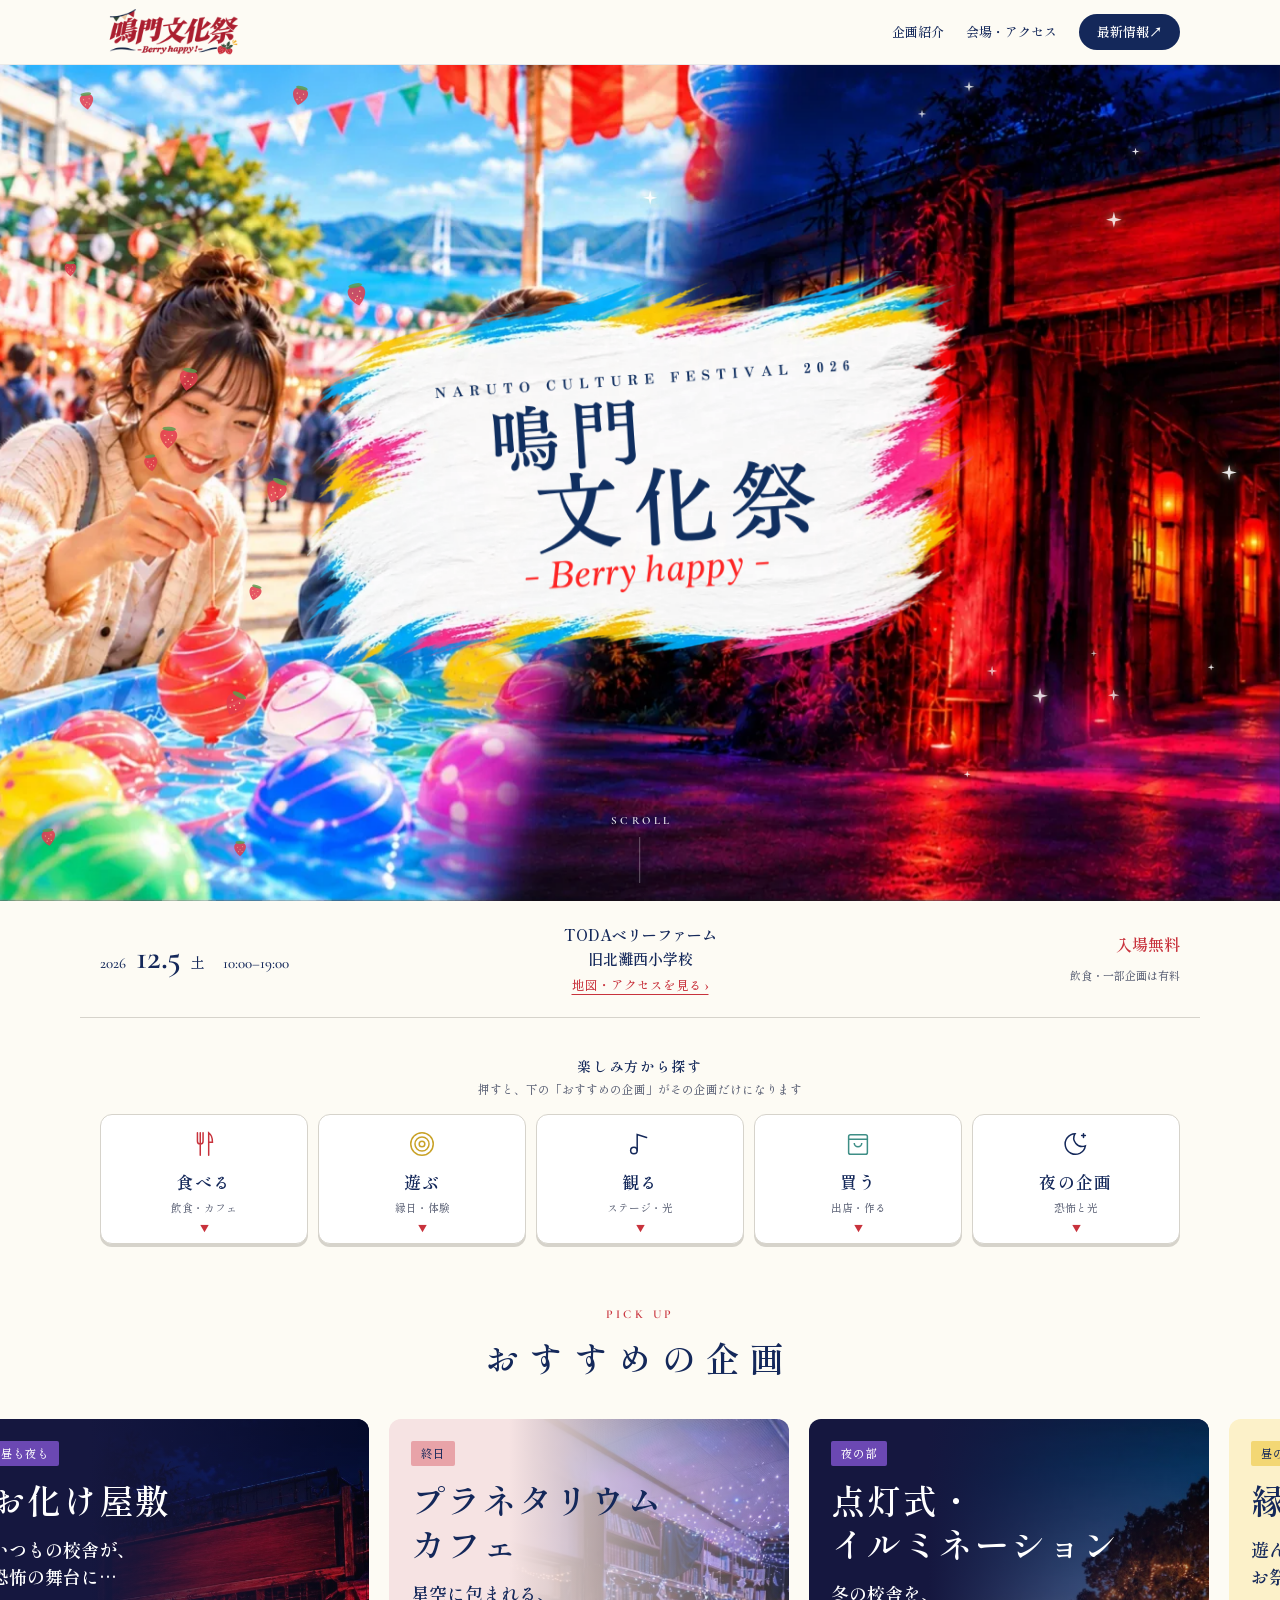
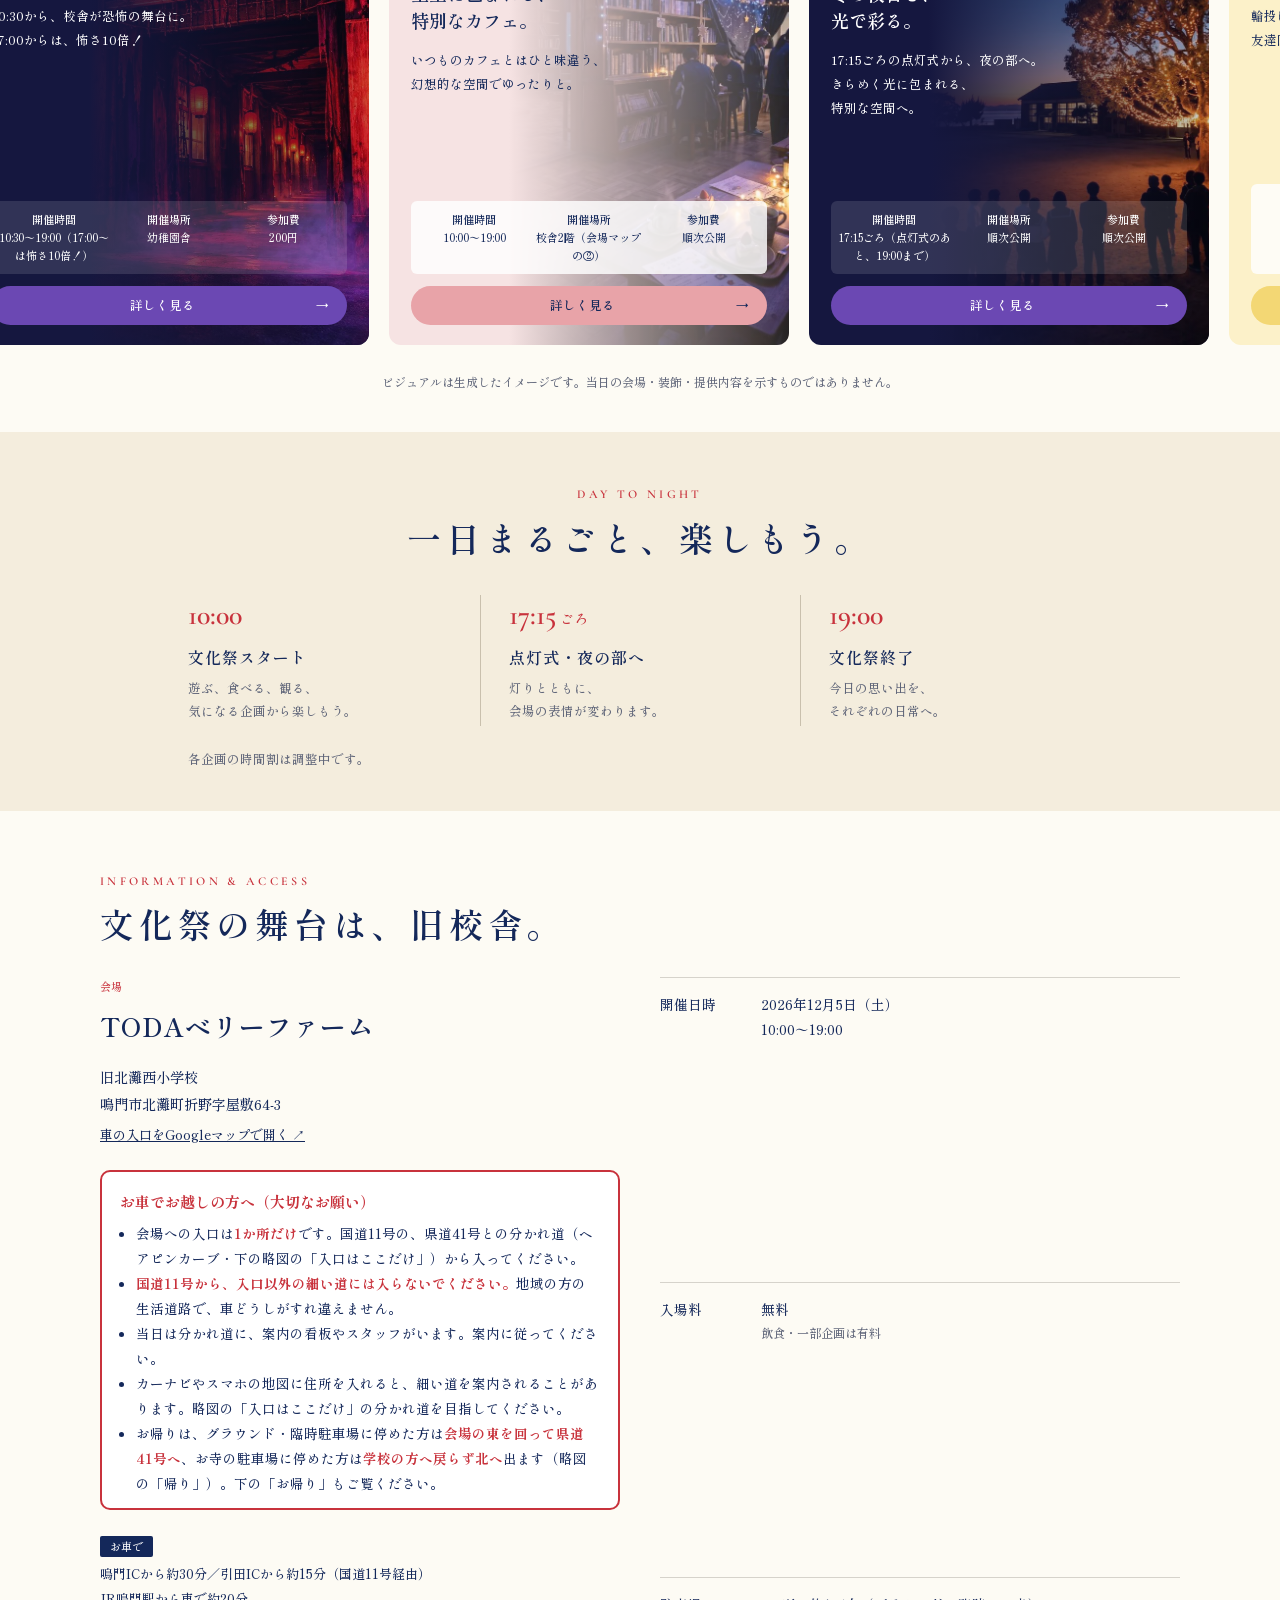
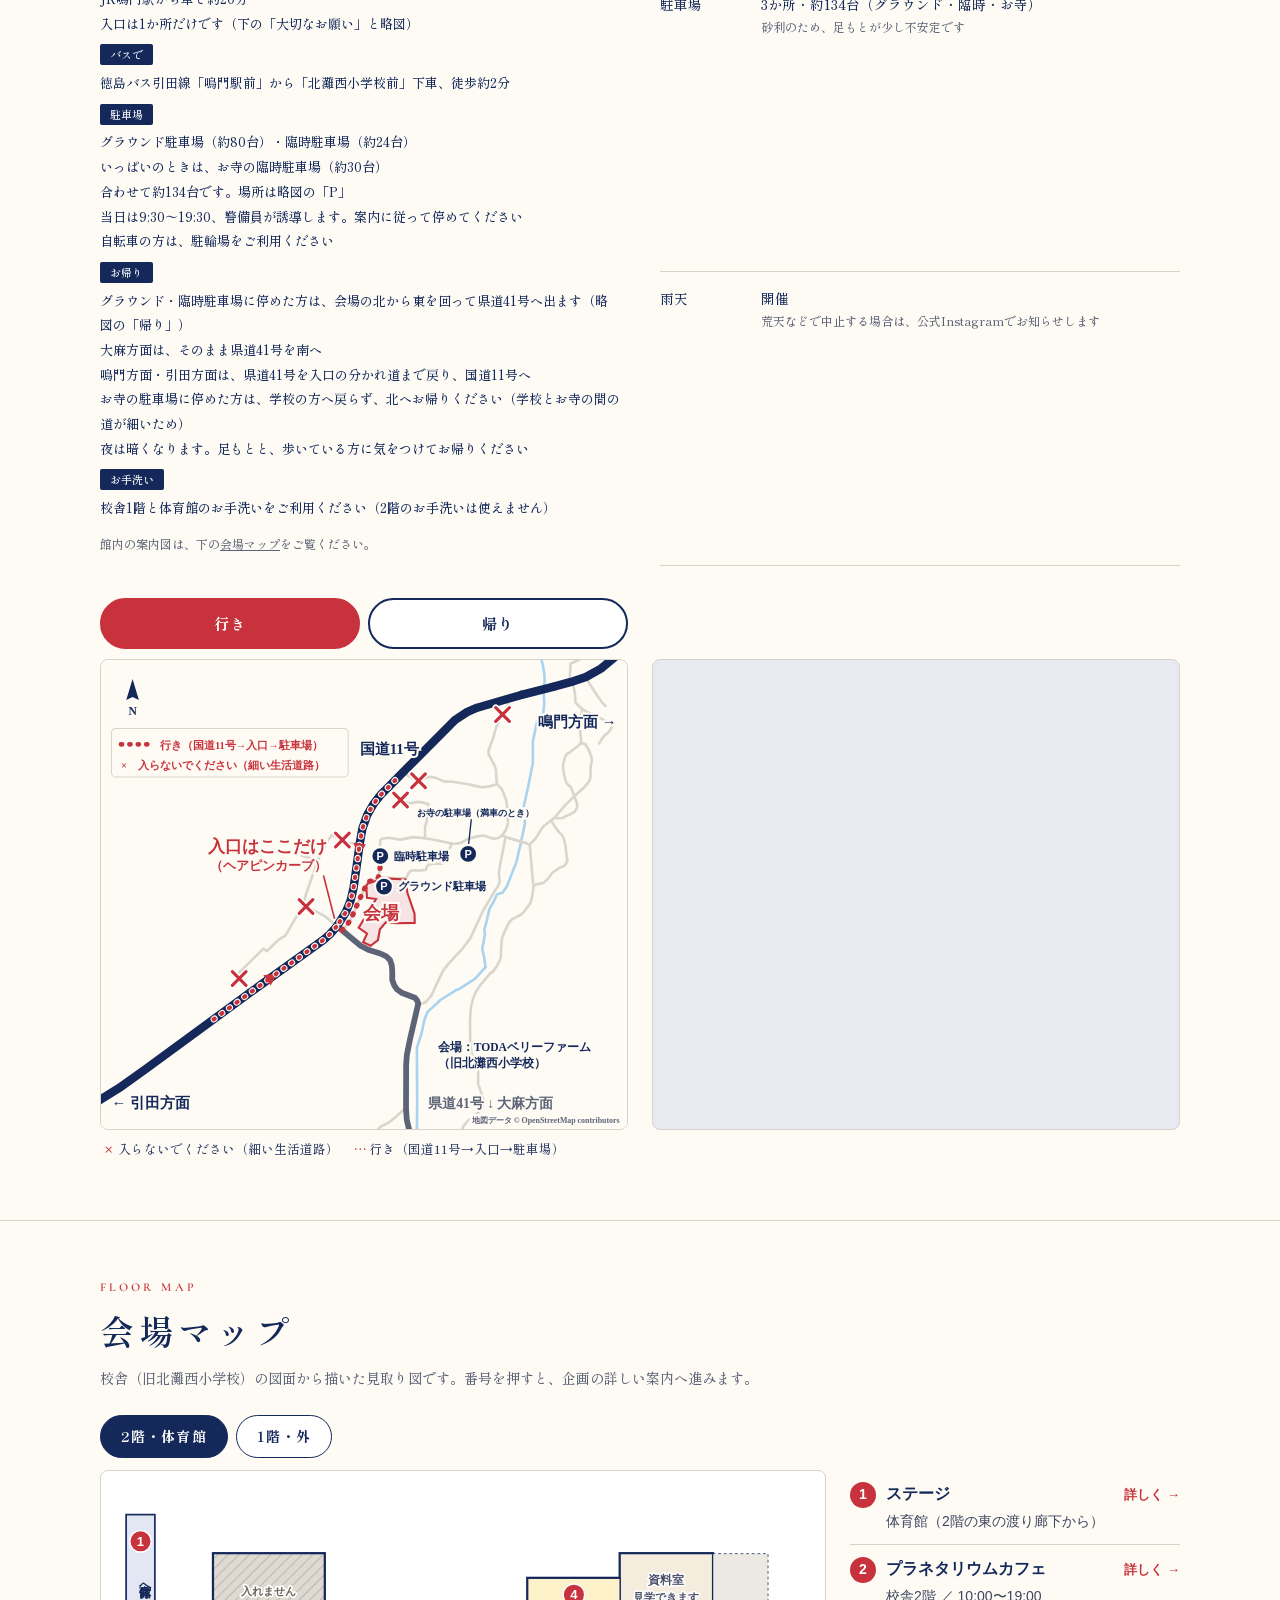
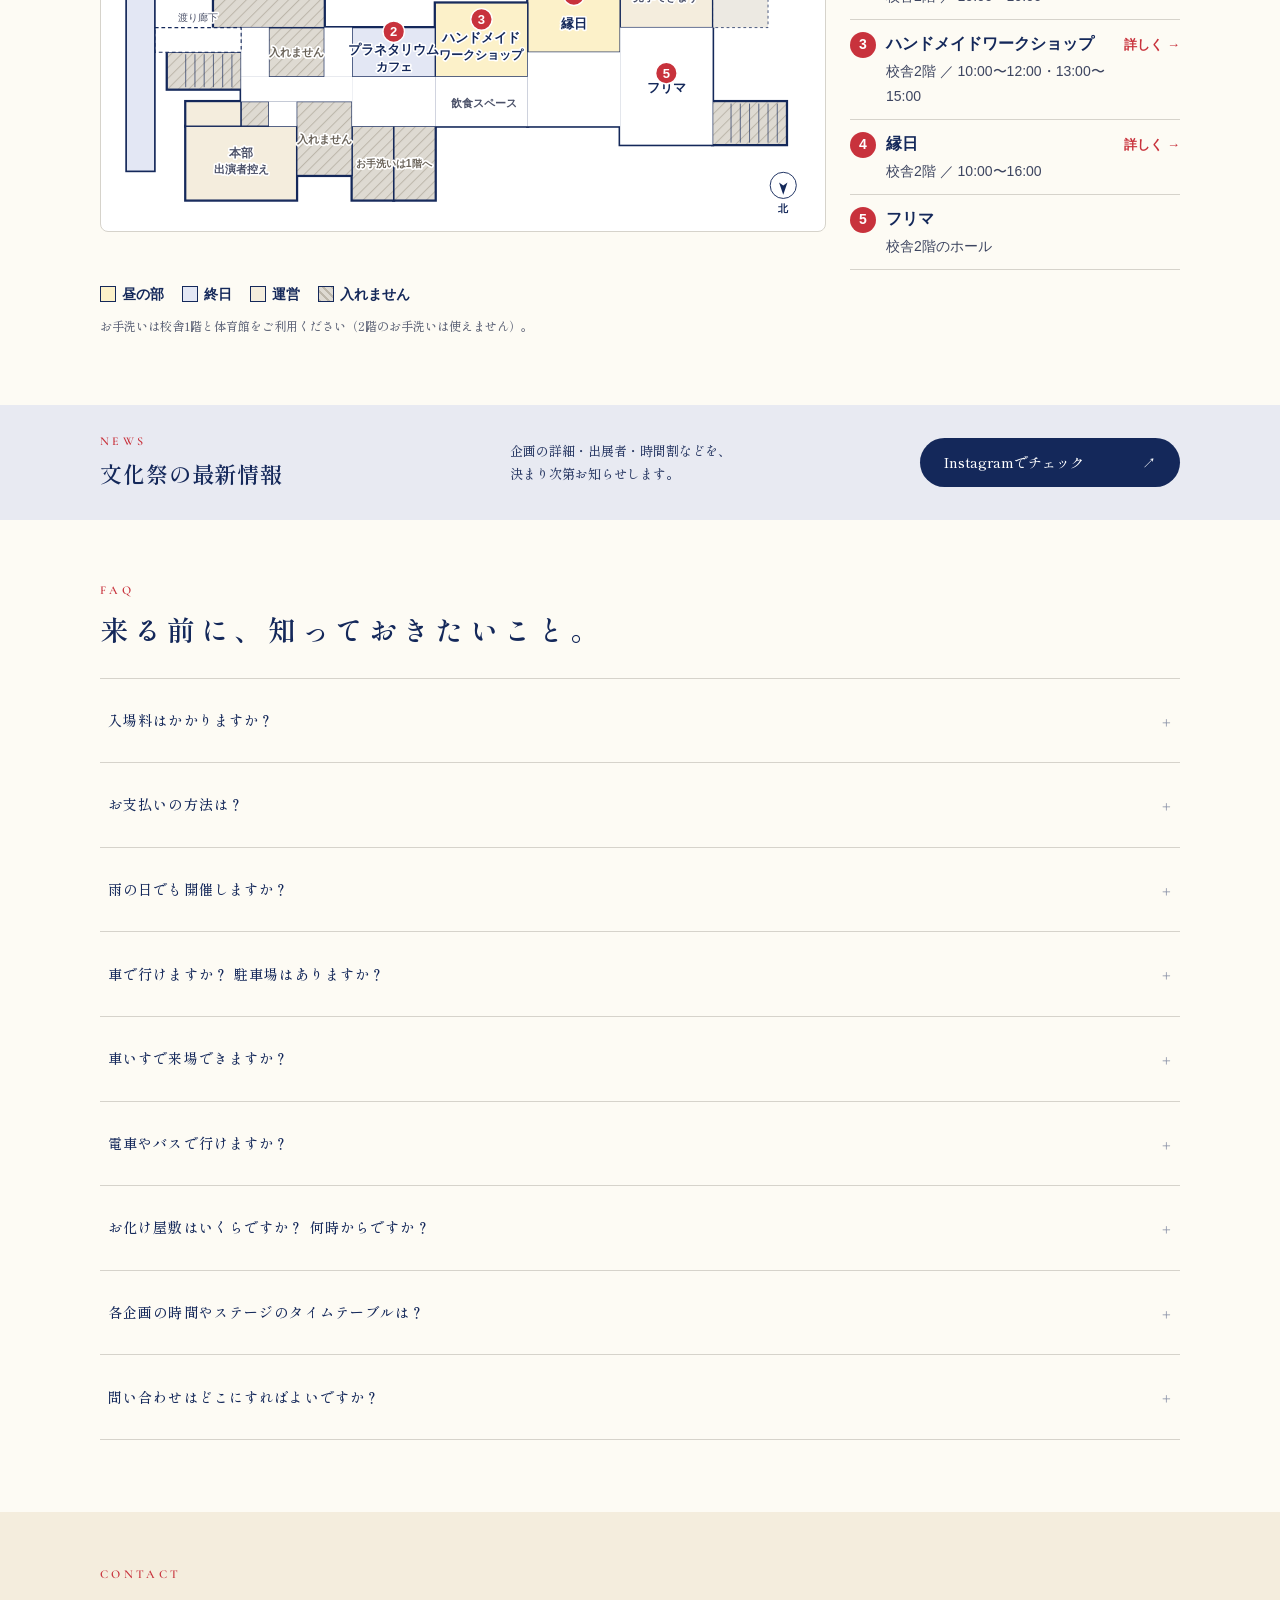
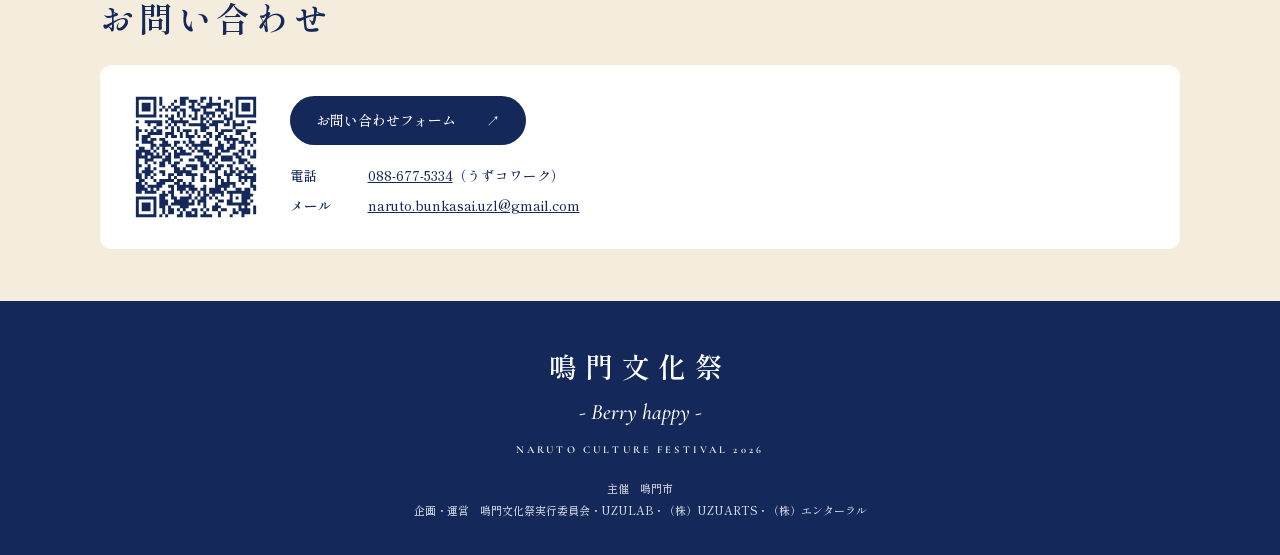
==== commit bfd44c92: "会場マップを見やすくする（入れない部屋を灰色・斜線・「入れません」に、字をゴシックの太字で大きく、スマホは縦長の図）" ====
--- a/index.html
+++ b/index.html
@@ -532,24 +532,28 @@
   .floor-panel h3 { grid-column: 1 / -1; margin: 0; font-size: 15px; font-weight: 700; letter-spacing: .06em; }
   .js .floor-panel h3 { display: none; }
   .floor-panel figure { margin: 0; background: #fff; border: 1px solid var(--line); border-radius: 8px; padding: 10px; overflow-x: auto; }
-  .floor-svg { display: block; width: 100%; height: auto; font-family: var(--serif); }
-  .floor-svg .n { font-family: var(--latin); }
+  /* 2026-11-26（2回目）：本人がスマホで見て、字が細くご高齢の方に読みにくい・入れない部屋が分かりにくい・横スクロールで全体が見えない。
+     図と一覧はゴシックの太字にし、PCは横長の図（.wide）、スマホは縦長の図（.tall）を出す */
+  .floor-svg { display: block; width: 100%; height: auto; }
+  .floor-svg.tall { display: none; }
   .floor-svg a:hover circle, .floor-svg a:focus circle { fill: var(--navy); }
-  .floor-panel ol { list-style: none; margin: 0; padding: 0; font-size: 14px; }
+  .floor-panel ol { list-style: none; margin: 0; padding: 0; font-size: 16px; font-family: "Hiragino Sans", "Hiragino Kaku Gothic ProN", "Yu Gothic UI", "Yu Gothic", "Meiryo", sans-serif; }
+  .floor-panel li strong { font-weight: 700; }
   .floor-panel li { display: flex; gap: 10px; align-items: baseline; padding: 10px 0; border-bottom: 1px solid var(--line); }
-  .floor-panel li .n { flex: none; width: 22px; height: 22px; border-radius: 50%; background: var(--red); color: #fff; font-family: var(--latin); font-size: 13px; display: grid; place-items: center; }
+  .floor-panel li .n { flex: none; width: 26px; height: 26px; border-radius: 50%; background: var(--red); color: #fff; font-size: 14px; font-weight: 700; display: grid; place-items: center; }
   .floor-panel li .n.out { background: var(--night); }
-  .floor-panel li small { display: block; color: var(--muted); font-size: 12px; }
+  .floor-panel li small { display: block; color: #3D4560; font-size: 14px; font-weight: 500; }
   .floor-panel li a { text-decoration: none; }
   .floor-panel li a:hover strong { text-decoration: underline; }
-  .floor-panel li .go { margin-left: auto; color: var(--red); font-size: 12px; white-space: nowrap; }
-  .floor-legend { display: flex; flex-wrap: wrap; gap: 6px 16px; margin: 12px 0 0; font-size: 12px; color: var(--navy-soft); }
-  .floor-legend i { display: inline-block; width: 12px; height: 12px; border: 1px solid var(--navy); vertical-align: -1px; margin-right: 5px; }
+  .floor-panel li .go { margin-left: auto; color: var(--red); font-size: 13px; font-weight: 700; white-space: nowrap; }
+  .floor-legend { display: flex; flex-wrap: wrap; gap: 6px 18px; margin: 12px 0 0; font-size: 14px; font-weight: 700; color: var(--navy); font-family: "Hiragino Sans", "Yu Gothic UI", "Yu Gothic", "Meiryo", sans-serif; }
+  .floor-legend i { display: inline-block; width: 16px; height: 16px; border: 1.5px solid var(--navy); vertical-align: -3px; margin-right: 6px; }
   .floor .note { margin-top: 8px; }
   @media (max-width: 720px) {
     .floor-panel { grid-template-columns: minmax(0, 1fr); }
-    .floor-svg { width: 720px; max-width: none; }
-    .floor-panel figure::after { content: "← 横にスクロールできます →"; display: block; margin-top: 6px; font-size: 11px; color: var(--muted); text-align: center; }
+    .floor-svg.wide { display: none; }
+    .floor-svg.tall { display: block; max-width: 440px; margin: 0 auto; }
+    .floor-panel figure { padding: 6px; overflow: visible; }
   }
 </style>
 <link rel="canonical" href="https://naruto-bunkasai.github.io/">
@@ -759,7 +763,7 @@
       </div>
       <div class="floor-panel is-active" id="floor-2" role="tabpanel" aria-labelledby="floor-tab-2">
         <h3>2階・体育館</h3>
-        <figure><!-- floormap:2f --><svg class="floor-svg" viewBox="0 0 758 368" role="img" aria-label="会場マップ 校舎2階と体育館。2階にプラネタリウムカフェ、ハンドメイドワークショップ、縁日、資料室、フリマ。東の渡り廊下から体育館のステージへ。2階のお手洗いは使えない" xmlns="http://www.w3.org/2000/svg"><defs><pattern id="fm-hatch" width="7" height="7" patternUnits="userSpaceOnUse" patternTransform="rotate(45)"><rect width="7" height="7" fill="#fff"/><line x1="0" y1="0" x2="0" y2="7" stroke="#CFCBC2" stroke-width="2"/></pattern><marker id="fm-arr" viewBox="0 0 10 10" refX="5" refY="5" markerWidth="5" markerHeight="5" orient="auto"><path d="M0,0 L10,5 L0,10 z" fill="#C8323C"/></marker></defs><rect x="646.3" y="238.2" width="79.2" height="46.2" fill="none" stroke="#14285A" stroke-width="3.2"/><rect x="547.3" y="79.8" width="99.0" height="79.2" fill="none" stroke="#14285A" stroke-width="3.2"/><rect x="448.3" y="106.2" width="99.0" height="79.2" fill="none" stroke="#14285A" stroke-width="3.2"/><rect x="349.3" y="132.6" width="99.0" height="79.2" fill="none" stroke="#14285A" stroke-width="3.2"/><rect x="260.2" y="159.0" width="89.1" height="52.8" fill="none" stroke="#14285A" stroke-width="3.2"/><rect x="304.8" y="264.6" width="44.5" height="79.2" fill="none" stroke="#14285A" stroke-width="3.2"/><rect x="260.2" y="264.6" width="44.5" height="79.2" fill="none" stroke="#14285A" stroke-width="3.2"/><rect x="200.8" y="238.2" width="59.4" height="79.2" fill="none" stroke="#14285A" stroke-width="3.2"/><rect x="82.0" y="264.6" width="118.8" height="79.2" fill="none" stroke="#14285A" stroke-width="3.2"/><rect x="82.0" y="238.2" width="59.4" height="26.4" fill="none" stroke="#14285A" stroke-width="3.2"/><rect x="171.1" y="159.0" width="59.4" height="52.8" fill="none" stroke="#14285A" stroke-width="3.2"/><rect x="111.7" y="79.8" width="118.8" height="79.2" fill="none" stroke="#14285A" stroke-width="3.2"/><rect x="62.2" y="185.4" width="79.2" height="39.6" fill="none" stroke="#14285A" stroke-width="3.2"/><rect x="141.4" y="238.2" width="29.7" height="26.4" fill="none" stroke="#14285A" stroke-width="3.2"/><rect x="547.3" y="159.0" width="99.0" height="125.4" fill="none" stroke="#14285A" stroke-width="3.2"/><rect x="448.3" y="185.4" width="99.0" height="79.2" fill="none" stroke="#14285A" stroke-width="3.2"/><rect x="349.3" y="211.8" width="99.0" height="52.8" fill="none" stroke="#14285A" stroke-width="3.2"/><rect x="260.2" y="211.8" width="89.1" height="52.8" fill="none" stroke="#14285A" stroke-width="3.2"/><rect x="230.5" y="159.0" width="29.7" height="52.8" fill="none" stroke="#14285A" stroke-width="3.2"/><rect x="141.4" y="211.8" width="118.8" height="26.4" fill="none" stroke="#14285A" stroke-width="3.2"/><rect x="171.1" y="238.2" width="29.7" height="26.4" fill="none" stroke="#14285A" stroke-width="3.2"/><rect x="141.4" y="159.0" width="29.7" height="52.8" fill="none" stroke="#14285A" stroke-width="3.2"/><rect x="646.3" y="238.2" width="79.2" height="46.2" fill="#F7F5EF" stroke="#14285A" stroke-width="1.3"/><line x1="715.6" y1="240.2" x2="715.6" y2="282.4" stroke="#14285A" stroke-width=".6"/><line x1="705.7" y1="240.2" x2="705.7" y2="282.4" stroke="#14285A" stroke-width=".6"/><line x1="695.8" y1="240.2" x2="695.8" y2="282.4" stroke="#14285A" stroke-width=".6"/><line x1="685.9" y1="240.2" x2="685.9" y2="282.4" stroke="#14285A" stroke-width=".6"/><line x1="676.0" y1="240.2" x2="676.0" y2="282.4" stroke="#14285A" stroke-width=".6"/><line x1="666.1" y1="240.2" x2="666.1" y2="282.4" stroke="#14285A" stroke-width=".6"/><rect x="646.3" y="79.8" width="59.4" height="79.2" fill="#EFEDE6" stroke="#14285A" stroke-width="0.8" stroke-dasharray="3 3"/><rect x="547.3" y="79.8" width="99.0" height="79.2" fill="#F4EDDD" stroke="#14285A" stroke-width="1.3"/><rect x="448.3" y="106.2" width="99.0" height="79.2" fill="#FCF1C9" stroke="#14285A" stroke-width="1.3"/><rect x="349.3" y="132.6" width="99.0" height="79.2" fill="#FCF1C9" stroke="#14285A" stroke-width="1.3"/><rect x="260.2" y="159.0" width="89.1" height="52.8" fill="#E8EAF2" stroke="#14285A" stroke-width="1.3"/><rect x="304.8" y="264.6" width="44.5" height="79.2" fill="#F7F5EF" stroke="#14285A" stroke-width="1.3"/><rect x="260.2" y="264.6" width="44.5" height="79.2" fill="#F7F5EF" stroke="#14285A" stroke-width="1.3"/><rect x="200.8" y="238.2" width="59.4" height="79.2" fill="url(#fm-hatch)" stroke="#14285A" stroke-width="1.3"/><rect x="82.0" y="264.6" width="118.8" height="79.2" fill="#F4EDDD" stroke="#14285A" stroke-width="1.3"/><rect x="82.0" y="238.2" width="59.4" height="26.4" fill="#F4EDDD" stroke="#14285A" stroke-width="1.3"/><rect x="171.1" y="159.0" width="59.4" height="52.8" fill="url(#fm-hatch)" stroke="#14285A" stroke-width="1.3"/><rect x="111.7" y="79.8" width="118.8" height="79.2" fill="url(#fm-hatch)" stroke="#14285A" stroke-width="1.3"/><rect x="62.2" y="185.4" width="79.2" height="39.6" fill="#F7F5EF" stroke="#14285A" stroke-width="1.3"/><line x1="131.5" y1="187.4" x2="131.5" y2="223.0" stroke="#14285A" stroke-width=".6"/><line x1="121.6" y1="187.4" x2="121.6" y2="223.0" stroke="#14285A" stroke-width=".6"/><line x1="111.7" y1="187.4" x2="111.7" y2="223.0" stroke="#14285A" stroke-width=".6"/><line x1="101.8" y1="187.4" x2="101.8" y2="223.0" stroke="#14285A" stroke-width=".6"/><line x1="91.9" y1="187.4" x2="91.9" y2="223.0" stroke="#14285A" stroke-width=".6"/><line x1="82.0" y1="187.4" x2="82.0" y2="223.0" stroke="#14285A" stroke-width=".6"/><rect x="141.4" y="238.2" width="29.7" height="26.4" fill="#F7F5EF" stroke="#14285A" stroke-width="1.3"/><rect x="547.3" y="159.0" width="99.0" height="125.4" fill="#FDFBF4"/><rect x="448.3" y="185.4" width="99.0" height="79.2" fill="#FDFBF4"/><rect x="349.3" y="211.8" width="99.0" height="52.8" fill="#FDFBF4"/><rect x="260.2" y="211.8" width="89.1" height="52.8" fill="#FDFBF4"/><rect x="230.5" y="159.0" width="29.7" height="52.8" fill="#FDFBF4"/><rect x="141.4" y="211.8" width="118.8" height="26.4" fill="#FDFBF4"/><rect x="171.1" y="238.2" width="29.7" height="26.4" fill="#FDFBF4"/><rect x="141.4" y="159.0" width="29.7" height="52.8" fill="#FDFBF4"/><rect x="49.0" y="159.0" width="92.4" height="26.4" fill="#FDFBF4" stroke="#14285A" stroke-width="1.1" stroke-dasharray="4 3"/><rect x="18.2" y="38.0" width="30.8" height="275.0" fill="#E8EAF2" stroke="#14285A" stroke-width="1.6"/><text x="596.8" y="113.4" font-size="11" fill="#14285A" font-weight="500" text-anchor="middle">資料室</text><text x="596.8" y="129.4" font-size="10.5" fill="#5E6478" font-weight="500" text-anchor="middle">見学できます</text><text x="497.8" y="157.8" font-size="12.5" fill="#14285A" font-weight="700" text-anchor="middle">縁日</text><a href="kikaku/?program=ennichi"><circle cx="497.8" cy="125.8" r="10" fill="#C8323C"/><text class="n" x="497.8" y="130.1" font-size="12.5" fill="#fff" text-anchor="middle">4</text></a><text x="398.8" y="174.2" font-size="12.5" fill="#14285A" font-weight="700" text-anchor="middle">ハンドメイド</text><text x="398.8" y="190.2" font-size="11.5" fill="#14285A" font-weight="500" text-anchor="middle">ワークショップ</text><a href="kikaku/?program=resin"><circle cx="398.8" cy="152.2" r="10" fill="#C8323C"/><text class="n" x="398.8" y="156.5" font-size="12.5" fill="#fff" text-anchor="middle">3</text></a><text x="304.8" y="187.4" font-size="12.5" fill="#14285A" font-weight="700" text-anchor="middle">プラネタリウム</text><text x="304.8" y="203.4" font-size="11.5" fill="#14285A" font-weight="500" text-anchor="middle">カフェ</text><a href="kikaku/?program=planetarium"><circle cx="304.8" cy="165.4" r="10" fill="#C8323C"/><text class="n" x="304.8" y="169.7" font-size="12.5" fill="#fff" text-anchor="middle">2</text></a><text x="230.5" y="281.8" font-size="10" fill="#5E6478" font-weight="500" text-anchor="middle">使いません</text><text x="141.4" y="298.2" font-size="11" fill="#14285A" font-weight="500" text-anchor="middle">本部</text><text x="141.4" y="314.2" font-size="10.5" fill="#5E6478" font-weight="500" text-anchor="middle">出演者控え</text><text x="200.8" y="189.4" font-size="10" fill="#5E6478" font-weight="500" text-anchor="middle">使いません</text><text x="171.1" y="123.4" font-size="10" fill="#5E6478" font-weight="500" text-anchor="middle">使いません</text><text x="95.2" y="203.0" font-size="9.5" fill="#5E6478" font-weight="500" text-anchor="middle">渡り廊下</text><text x="37.6" y="115.0" font-size="12" fill="#14285A" font-weight="700" writing-mode="tb">体育館へ</text><a href="kikaku/?program=stage"><circle cx="33.6" cy="71.0" r="10" fill="#C8323C"/><text class="n" x="33.6" y="75.3" font-size="12.5" fill="#fff" text-anchor="middle">1</text></a><text x="596.8" y="229.4" font-size="12.5" fill="#14285A" font-weight="700" text-anchor="middle">フリマ</text><circle cx="596.8" cy="199.7" r="10" fill="#C8323C"/><text class="n" x="596.8" y="204.0" font-size="12.5" fill="#fff" text-anchor="middle">5</text><text x="398.8" y="244.8" font-size="10.5" fill="#14285A" font-weight="500" text-anchor="middle">飲食スペース</text><text x="305.3" y="308.6" font-size="9.5" fill="#5E6478" font-weight="500" text-anchor="middle">お手洗いは1階へ</text><g transform="translate(718,332)"><circle r="13" fill="none" stroke="#14285A" stroke-width=".8"/><path d="M0,9 L-4,-3 L0,0 L4,-3 z" fill="#14285A"/><text class="n" y="26" font-size="10" text-anchor="middle" fill="#14285A">N</text></g></svg><!-- /floormap:2f --></figure>
+        <figure><!-- floormap:2f --><svg class="floor-svg wide" viewBox="0 0 754 364" role="img" aria-label="会場マップ 校舎2階と体育館。2階にプラネタリウムカフェ、ハンドメイドワークショップ、縁日、資料室、フリマ。東の渡り廊下から体育館のステージへ。2階のお手洗いは使えない。灰色の部屋には入れない" xmlns="http://www.w3.org/2000/svg" font-family='"Hiragino Sans","Hiragino Kaku Gothic ProN","Yu Gothic UI","Yu Gothic","Meiryo",sans-serif'><defs><pattern id="fm-hatch" width="8" height="8" patternUnits="userSpaceOnUse" patternTransform="rotate(45)"><rect width="8" height="8" fill="#DEDAD2"/><line x1="0" y1="0" x2="0" y2="8" stroke="#BDB7AB" stroke-width="2.2"/></pattern><marker id="fm-arr" viewBox="0 0 10 10" refX="5" refY="5" markerWidth="5" markerHeight="5" orient="auto"><path d="M0,0 L10,5 L0,10 z" fill="#C8323C"/></marker></defs><rect x="644.3" y="236.2" width="79.2" height="46.2" fill="none" stroke="#14285A" stroke-width="3.4"/><rect x="545.3" y="77.8" width="99.0" height="79.2" fill="none" stroke="#14285A" stroke-width="3.4"/><rect x="446.3" y="104.2" width="99.0" height="79.2" fill="none" stroke="#14285A" stroke-width="3.4"/><rect x="347.3" y="130.6" width="99.0" height="79.2" fill="none" stroke="#14285A" stroke-width="3.4"/><rect x="258.2" y="157.0" width="89.1" height="52.8" fill="none" stroke="#14285A" stroke-width="3.4"/><rect x="302.8" y="262.6" width="44.5" height="79.2" fill="none" stroke="#14285A" stroke-width="3.4"/><rect x="258.2" y="262.6" width="44.5" height="79.2" fill="none" stroke="#14285A" stroke-width="3.4"/><rect x="198.8" y="236.2" width="59.4" height="79.2" fill="none" stroke="#14285A" stroke-width="3.4"/><rect x="80.0" y="262.6" width="118.8" height="79.2" fill="none" stroke="#14285A" stroke-width="3.4"/><rect x="80.0" y="236.2" width="59.4" height="26.4" fill="none" stroke="#14285A" stroke-width="3.4"/><rect x="169.1" y="157.0" width="59.4" height="52.8" fill="none" stroke="#14285A" stroke-width="3.4"/><rect x="109.7" y="77.8" width="118.8" height="79.2" fill="none" stroke="#14285A" stroke-width="3.4"/><rect x="60.2" y="183.4" width="79.2" height="39.6" fill="none" stroke="#14285A" stroke-width="3.4"/><rect x="139.4" y="236.2" width="29.7" height="26.4" fill="none" stroke="#14285A" stroke-width="3.4"/><rect x="545.3" y="157.0" width="99.0" height="125.4" fill="none" stroke="#14285A" stroke-width="3.4"/><rect x="446.3" y="183.4" width="99.0" height="79.2" fill="none" stroke="#14285A" stroke-width="3.4"/><rect x="347.3" y="209.8" width="99.0" height="52.8" fill="none" stroke="#14285A" stroke-width="3.4"/><rect x="258.2" y="209.8" width="89.1" height="52.8" fill="none" stroke="#14285A" stroke-width="3.4"/><rect x="228.5" y="157.0" width="29.7" height="52.8" fill="none" stroke="#14285A" stroke-width="3.4"/><rect x="139.4" y="209.8" width="118.8" height="26.4" fill="none" stroke="#14285A" stroke-width="3.4"/><rect x="169.1" y="236.2" width="29.7" height="26.4" fill="none" stroke="#14285A" stroke-width="3.4"/><rect x="139.4" y="157.0" width="29.7" height="52.8" fill="none" stroke="#14285A" stroke-width="3.4"/><rect x="644.3" y="236.2" width="79.2" height="46.2" fill="url(#fm-hatch)" stroke="#14285A" stroke-width="1.4"/><line x1="713.6" y1="238.4" x2="713.6" y2="280.2" stroke="#14285A" stroke-width=".7"/><line x1="703.7" y1="238.4" x2="703.7" y2="280.2" stroke="#14285A" stroke-width=".7"/><line x1="693.8" y1="238.4" x2="693.8" y2="280.2" stroke="#14285A" stroke-width=".7"/><line x1="683.9" y1="238.4" x2="683.9" y2="280.2" stroke="#14285A" stroke-width=".7"/><line x1="674.0" y1="238.4" x2="674.0" y2="280.2" stroke="#14285A" stroke-width=".7"/><line x1="664.1" y1="238.4" x2="664.1" y2="280.2" stroke="#14285A" stroke-width=".7"/><rect x="644.3" y="77.8" width="59.4" height="79.2" fill="#ECE9E2" stroke="#14285A" stroke-width="0.8" stroke-dasharray="3 3"/><rect x="545.3" y="77.8" width="99.0" height="79.2" fill="#F4EDDD" stroke="#14285A" stroke-width="1.4"/><rect x="446.3" y="104.2" width="99.0" height="79.2" fill="#FCF1C9" stroke="#14285A" stroke-width="1.4"/><rect x="347.3" y="130.6" width="99.0" height="79.2" fill="#FCF1C9" stroke="#14285A" stroke-width="1.4"/><rect x="258.2" y="157.0" width="89.1" height="52.8" fill="#E3E7F4" stroke="#14285A" stroke-width="1.4"/><rect x="302.8" y="262.6" width="44.5" height="79.2" fill="url(#fm-hatch)" stroke="#14285A" stroke-width="1.4"/><rect x="258.2" y="262.6" width="44.5" height="79.2" fill="url(#fm-hatch)" stroke="#14285A" stroke-width="1.4"/><rect x="198.8" y="236.2" width="59.4" height="79.2" fill="url(#fm-hatch)" stroke="#14285A" stroke-width="1.4"/><rect x="80.0" y="262.6" width="118.8" height="79.2" fill="#F4EDDD" stroke="#14285A" stroke-width="1.4"/><rect x="80.0" y="236.2" width="59.4" height="26.4" fill="#F4EDDD" stroke="#14285A" stroke-width="1.4"/><rect x="169.1" y="157.0" width="59.4" height="52.8" fill="url(#fm-hatch)" stroke="#14285A" stroke-width="1.4"/><rect x="109.7" y="77.8" width="118.8" height="79.2" fill="url(#fm-hatch)" stroke="#14285A" stroke-width="1.4"/><rect x="60.2" y="183.4" width="79.2" height="39.6" fill="url(#fm-hatch)" stroke="#14285A" stroke-width="1.4"/><line x1="129.5" y1="185.6" x2="129.5" y2="220.8" stroke="#14285A" stroke-width=".7"/><line x1="119.6" y1="185.6" x2="119.6" y2="220.8" stroke="#14285A" stroke-width=".7"/><line x1="109.7" y1="185.6" x2="109.7" y2="220.8" stroke="#14285A" stroke-width=".7"/><line x1="99.8" y1="185.6" x2="99.8" y2="220.8" stroke="#14285A" stroke-width=".7"/><line x1="89.9" y1="185.6" x2="89.9" y2="220.8" stroke="#14285A" stroke-width=".7"/><line x1="80.0" y1="185.6" x2="80.0" y2="220.8" stroke="#14285A" stroke-width=".7"/><rect x="139.4" y="236.2" width="29.7" height="26.4" fill="url(#fm-hatch)" stroke="#14285A" stroke-width="1.4"/><rect x="545.3" y="157.0" width="99.0" height="125.4" fill="#FFFFFF"/><rect x="446.3" y="183.4" width="99.0" height="79.2" fill="#FFFFFF"/><rect x="347.3" y="209.8" width="99.0" height="52.8" fill="#FFFFFF"/><rect x="258.2" y="209.8" width="89.1" height="52.8" fill="#FFFFFF"/><rect x="228.5" y="157.0" width="29.7" height="52.8" fill="#FFFFFF"/><rect x="139.4" y="209.8" width="118.8" height="26.4" fill="#FFFFFF"/><rect x="169.1" y="236.2" width="29.7" height="26.4" fill="#FFFFFF"/><rect x="139.4" y="157.0" width="29.7" height="52.8" fill="#FFFFFF"/><rect x="47.0" y="157.0" width="92.4" height="26.4" fill="#FFFFFF" stroke="#14285A" stroke-width="1.2" stroke-dasharray="4 3"/><rect x="16.2" y="36.0" width="30.8" height="275.0" fill="#E3E7F4" stroke="#14285A" stroke-width="1.8"/><text x="594.8" y="110.4" font-size="12.5" fill="#4A5068" font-weight="700" text-anchor="middle" stroke="#fff" stroke-width="3.5" stroke-linejoin="round" paint-order="stroke">資料室</text><text x="594.8" y="128.4" font-size="11.5" fill="#4A5068" font-weight="700" text-anchor="middle" stroke="#fff" stroke-width="3.5" stroke-linejoin="round" paint-order="stroke">見学できます</text><text x="495.8" y="157.8" font-size="14" fill="#14285A" font-weight="700" text-anchor="middle" stroke="#fff" stroke-width="3.5" stroke-linejoin="round" paint-order="stroke">縁日</text><a href="kikaku/?program=ennichi"><circle cx="495.8" cy="121.8" r="11.5" fill="#C8323C" stroke="#fff" stroke-width="1.5"/><text x="495.8" y="126.8" font-size="14" font-weight="700" fill="#fff" text-anchor="middle">4</text></a><text x="396.8" y="172.2" font-size="14" fill="#14285A" font-weight="700" text-anchor="middle" stroke="#fff" stroke-width="3.5" stroke-linejoin="round" paint-order="stroke">ハンドメイド</text><text x="396.8" y="190.2" font-size="13" fill="#14285A" font-weight="700" text-anchor="middle" stroke="#fff" stroke-width="3.5" stroke-linejoin="round" paint-order="stroke">ワークショップ</text><a href="kikaku/?program=resin"><circle cx="396.8" cy="148.2" r="11.5" fill="#C8323C" stroke="#fff" stroke-width="1.5"/><text x="396.8" y="153.2" font-size="14" font-weight="700" fill="#fff" text-anchor="middle">3</text></a><text x="302.8" y="185.4" font-size="14" fill="#14285A" font-weight="700" text-anchor="middle" stroke="#fff" stroke-width="3.5" stroke-linejoin="round" paint-order="stroke">プラネタリウム</text><text x="302.8" y="203.4" font-size="13" fill="#14285A" font-weight="700" text-anchor="middle" stroke="#fff" stroke-width="3.5" stroke-linejoin="round" paint-order="stroke">カフェ</text><a href="kikaku/?program=planetarium"><circle cx="302.8" cy="161.4" r="11.5" fill="#C8323C" stroke="#fff" stroke-width="1.5"/><text x="302.8" y="166.4" font-size="14" font-weight="700" fill="#fff" text-anchor="middle">2</text></a><text x="228.5" y="280.3" font-size="12" fill="#6A6359" font-weight="700" text-anchor="middle" stroke="#fff" stroke-width="3.5" stroke-linejoin="round" paint-order="stroke">入れません</text><text x="139.4" y="295.2" font-size="12.5" fill="#4A5068" font-weight="700" text-anchor="middle" stroke="#fff" stroke-width="3.5" stroke-linejoin="round" paint-order="stroke">本部</text><text x="139.4" y="313.2" font-size="11.5" fill="#4A5068" font-weight="700" text-anchor="middle" stroke="#fff" stroke-width="3.5" stroke-linejoin="round" paint-order="stroke">出演者控え</text><text x="198.8" y="187.9" font-size="12" fill="#6A6359" font-weight="700" text-anchor="middle" stroke="#fff" stroke-width="3.5" stroke-linejoin="round" paint-order="stroke">入れません</text><text x="169.1" y="121.9" font-size="12" fill="#6A6359" font-weight="700" text-anchor="middle" stroke="#fff" stroke-width="3.5" stroke-linejoin="round" paint-order="stroke">入れません</text><text x="93.2" y="150.0" font-size="11" fill="#4A5068" font-weight="500" text-anchor="middle" stroke="#fff" stroke-width="3.5" stroke-linejoin="round" paint-order="stroke">渡り廊下</text><text x="36.6" y="102.0" font-size="13" fill="#14285A" font-weight="700" writing-mode="tb">体育館へ</text><a href="kikaku/?program=stage"><circle cx="31.6" cy="64.6" r="11.5" fill="#C8323C" stroke="#fff" stroke-width="1.5"/><text x="31.6" y="69.6" font-size="14" font-weight="700" fill="#fff" text-anchor="middle">1</text></a><text x="594.8" y="225.8" font-size="14" fill="#14285A" font-weight="700" text-anchor="middle" stroke="#fff" stroke-width="3.5" stroke-linejoin="round" paint-order="stroke">フリマ</text><circle cx="594.8" cy="205.8" r="11.5" fill="#C8323C" stroke="#fff" stroke-width="1.5"/><text x="594.8" y="210.8" font-size="14" font-weight="700" fill="#fff" text-anchor="middle">5</text><text x="399.0" y="242.4" font-size="12" fill="#4A5068" font-weight="700" text-anchor="middle" stroke="#fff" stroke-width="3.5" stroke-linejoin="round" paint-order="stroke">飲食スペース</text><text x="302.8" y="306.2" font-size="11" fill="#6A6359" font-weight="700" text-anchor="middle" stroke="#fff" stroke-width="3.5" stroke-linejoin="round" paint-order="stroke">お手洗いは1階へ</text><g transform="translate(720,326)"><circle r="14" fill="#fff" stroke="#14285A" stroke-width="1"/><g transform="rotate(0)"><path d="M0,10 L-4.5,-3 L0,0 L4.5,-3 z" fill="#14285A"/></g><text x="0" y="28" font-size="11" font-weight="700" text-anchor="middle" fill="#14285A">北</text></g></svg><svg class="floor-svg tall" viewBox="0 0 340 820" role="img" aria-label="会場マップ 校舎2階と体育館。2階にプラネタリウムカフェ、ハンドメイドワークショップ、縁日、資料室、フリマ。東の渡り廊下から体育館のステージへ。2階のお手洗いは使えない。灰色の部屋には入れない" xmlns="http://www.w3.org/2000/svg" font-family='"Hiragino Sans","Hiragino Kaku Gothic ProN","Yu Gothic UI","Yu Gothic","Meiryo",sans-serif'><defs><pattern id="fm-hatch" width="8" height="8" patternUnits="userSpaceOnUse" patternTransform="rotate(45)"><rect width="8" height="8" fill="#DEDAD2"/><line x1="0" y1="0" x2="0" y2="8" stroke="#BDB7AB" stroke-width="2.2"/></pattern><marker id="fm-arr" viewBox="0 0 10 10" refX="5" refY="5" markerWidth="5" markerHeight="5" orient="auto"><path d="M0,0 L10,5 L0,10 z" fill="#C8323C"/></marker></defs><rect x="87.2" y="701.6" width="50.4" height="86.4" fill="none" stroke="#14285A" stroke-width="3.4"/><rect x="224.0" y="593.6" width="86.4" height="108.0" fill="none" stroke="#14285A" stroke-width="3.4"/><rect x="195.2" y="485.6" width="86.4" height="108.0" fill="none" stroke="#14285A" stroke-width="3.4"/><rect x="166.4" y="377.6" width="86.4" height="108.0" fill="none" stroke="#14285A" stroke-width="3.4"/><rect x="166.4" y="280.4" width="57.6" height="97.2" fill="none" stroke="#14285A" stroke-width="3.4"/><rect x="22.4" y="329.0" width="86.4" height="48.6" fill="none" stroke="#14285A" stroke-width="3.4"/><rect x="22.4" y="280.4" width="86.4" height="48.6" fill="none" stroke="#14285A" stroke-width="3.4"/><rect x="51.2" y="215.6" width="86.4" height="64.8" fill="none" stroke="#14285A" stroke-width="3.4"/><rect x="22.4" y="86.0" width="86.4" height="129.6" fill="none" stroke="#14285A" stroke-width="3.4"/><rect x="108.8" y="86.0" width="28.8" height="64.8" fill="none" stroke="#14285A" stroke-width="3.4"/><rect x="166.4" y="183.2" width="57.6" height="64.8" fill="none" stroke="#14285A" stroke-width="3.4"/><rect x="224.0" y="118.4" width="86.4" height="129.6" fill="none" stroke="#14285A" stroke-width="3.4"/><rect x="152.0" y="64.4" width="43.2" height="86.4" fill="none" stroke="#14285A" stroke-width="3.4"/><rect x="108.8" y="150.8" width="28.8" height="32.4" fill="none" stroke="#14285A" stroke-width="3.4"/><rect x="87.2" y="593.6" width="136.8" height="108.0" fill="none" stroke="#14285A" stroke-width="3.4"/><rect x="108.8" y="485.6" width="86.4" height="108.0" fill="none" stroke="#14285A" stroke-width="3.4"/><rect x="108.8" y="377.6" width="57.6" height="108.0" fill="none" stroke="#14285A" stroke-width="3.4"/><rect x="108.8" y="280.4" width="57.6" height="97.2" fill="none" stroke="#14285A" stroke-width="3.4"/><rect x="166.4" y="248.0" width="57.6" height="32.4" fill="none" stroke="#14285A" stroke-width="3.4"/><rect x="137.6" y="150.8" width="28.8" height="129.6" fill="none" stroke="#14285A" stroke-width="3.4"/><rect x="108.8" y="183.2" width="28.8" height="32.4" fill="none" stroke="#14285A" stroke-width="3.4"/><rect x="166.4" y="150.8" width="57.6" height="32.4" fill="none" stroke="#14285A" stroke-width="3.4"/><rect x="87.2" y="701.6" width="50.4" height="86.4" fill="url(#fm-hatch)" stroke="#14285A" stroke-width="1.4"/><line x1="135.2" y1="777.2" x2="89.6" y2="777.2" stroke="#14285A" stroke-width=".7"/><line x1="135.2" y1="766.4" x2="89.6" y2="766.4" stroke="#14285A" stroke-width=".7"/><line x1="135.2" y1="755.6" x2="89.6" y2="755.6" stroke="#14285A" stroke-width=".7"/><line x1="135.2" y1="744.8" x2="89.6" y2="744.8" stroke="#14285A" stroke-width=".7"/><line x1="135.2" y1="734.0" x2="89.6" y2="734.0" stroke="#14285A" stroke-width=".7"/><line x1="135.2" y1="723.2" x2="89.6" y2="723.2" stroke="#14285A" stroke-width=".7"/><rect x="224.0" y="701.6" width="86.4" height="64.8" fill="#ECE9E2" stroke="#14285A" stroke-width="0.8" stroke-dasharray="3 3"/><rect x="224.0" y="593.6" width="86.4" height="108.0" fill="#F4EDDD" stroke="#14285A" stroke-width="1.4"/><rect x="195.2" y="485.6" width="86.4" height="108.0" fill="#FCF1C9" stroke="#14285A" stroke-width="1.4"/><rect x="166.4" y="377.6" width="86.4" height="108.0" fill="#FCF1C9" stroke="#14285A" stroke-width="1.4"/><rect x="166.4" y="280.4" width="57.6" height="97.2" fill="#E3E7F4" stroke="#14285A" stroke-width="1.4"/><rect x="22.4" y="329.0" width="86.4" height="48.6" fill="url(#fm-hatch)" stroke="#14285A" stroke-width="1.4"/><rect x="22.4" y="280.4" width="86.4" height="48.6" fill="url(#fm-hatch)" stroke="#14285A" stroke-width="1.4"/><rect x="51.2" y="215.6" width="86.4" height="64.8" fill="url(#fm-hatch)" stroke="#14285A" stroke-width="1.4"/><rect x="22.4" y="86.0" width="86.4" height="129.6" fill="#F4EDDD" stroke="#14285A" stroke-width="1.4"/><rect x="108.8" y="86.0" width="28.8" height="64.8" fill="#F4EDDD" stroke="#14285A" stroke-width="1.4"/><rect x="166.4" y="183.2" width="57.6" height="64.8" fill="url(#fm-hatch)" stroke="#14285A" stroke-width="1.4"/><rect x="224.0" y="118.4" width="86.4" height="129.6" fill="url(#fm-hatch)" stroke="#14285A" stroke-width="1.4"/><rect x="152.0" y="64.4" width="43.2" height="86.4" fill="url(#fm-hatch)" stroke="#14285A" stroke-width="1.4"/><line x1="192.8" y1="140.0" x2="154.4" y2="140.0" stroke="#14285A" stroke-width=".7"/><line x1="192.8" y1="129.2" x2="154.4" y2="129.2" stroke="#14285A" stroke-width=".7"/><line x1="192.8" y1="118.4" x2="154.4" y2="118.4" stroke="#14285A" stroke-width=".7"/><line x1="192.8" y1="107.6" x2="154.4" y2="107.6" stroke="#14285A" stroke-width=".7"/><line x1="192.8" y1="96.8" x2="154.4" y2="96.8" stroke="#14285A" stroke-width=".7"/><line x1="192.8" y1="86.0" x2="154.4" y2="86.0" stroke="#14285A" stroke-width=".7"/><rect x="108.8" y="150.8" width="28.8" height="32.4" fill="url(#fm-hatch)" stroke="#14285A" stroke-width="1.4"/><rect x="87.2" y="593.6" width="136.8" height="108.0" fill="#FFFFFF"/><rect x="108.8" y="485.6" width="86.4" height="108.0" fill="#FFFFFF"/><rect x="108.8" y="377.6" width="57.6" height="108.0" fill="#FFFFFF"/><rect x="108.8" y="280.4" width="57.6" height="97.2" fill="#FFFFFF"/><rect x="166.4" y="248.0" width="57.6" height="32.4" fill="#FFFFFF"/><rect x="137.6" y="150.8" width="28.8" height="129.6" fill="#FFFFFF"/><rect x="108.8" y="183.2" width="28.8" height="32.4" fill="#FFFFFF"/><rect x="166.4" y="150.8" width="57.6" height="32.4" fill="#FFFFFF"/><rect x="195.2" y="50.0" width="28.8" height="100.8" fill="#FFFFFF" stroke="#14285A" stroke-width="1.2" stroke-dasharray="4 3"/><rect x="56.0" y="16.4" width="258.0" height="33.6" fill="#E3E7F4" stroke="#14285A" stroke-width="1.8"/><text x="267.2" y="640.6" font-size="12.5" fill="#4A5068" font-weight="700" text-anchor="middle" stroke="#fff" stroke-width="3.5" stroke-linejoin="round" paint-order="stroke">資料室</text><text x="267.2" y="658.6" font-size="11.5" fill="#4A5068" font-weight="700" text-anchor="middle" stroke="#fff" stroke-width="3.5" stroke-linejoin="round" paint-order="stroke">見学できます</text><text x="238.4" y="553.6" font-size="14" fill="#14285A" font-weight="700" text-anchor="middle" stroke="#fff" stroke-width="3.5" stroke-linejoin="round" paint-order="stroke">縁日</text><a href="kikaku/?program=ennichi"><circle cx="238.4" cy="517.6" r="11.5" fill="#C8323C" stroke="#fff" stroke-width="1.5"/><text x="238.4" y="522.6" font-size="14" font-weight="700" fill="#fff" text-anchor="middle">4</text></a><text x="209.6" y="433.6" font-size="14" fill="#14285A" font-weight="700" text-anchor="middle" stroke="#fff" stroke-width="3.5" stroke-linejoin="round" paint-order="stroke">ハンドメイド</text><text x="209.6" y="451.6" font-size="13" fill="#14285A" font-weight="700" text-anchor="middle" stroke="#fff" stroke-width="3.5" stroke-linejoin="round" paint-order="stroke">ワークショップ</text><a href="kikaku/?program=resin"><circle cx="209.6" cy="409.6" r="11.5" fill="#C8323C" stroke="#fff" stroke-width="1.5"/><text x="209.6" y="414.6" font-size="14" font-weight="700" fill="#fff" text-anchor="middle">3</text></a><text x="195.2" y="331.0" font-size="14" fill="#14285A" font-weight="700" text-anchor="middle" stroke="#fff" stroke-width="3.5" stroke-linejoin="round" paint-order="stroke">プラネタリウム</text><text x="195.2" y="349.0" font-size="13" fill="#14285A" font-weight="700" text-anchor="middle" stroke="#fff" stroke-width="3.5" stroke-linejoin="round" paint-order="stroke">カフェ</text><a href="kikaku/?program=planetarium"><circle cx="195.2" cy="307.0" r="11.5" fill="#C8323C" stroke="#fff" stroke-width="1.5"/><text x="195.2" y="312.0" font-size="14" font-weight="700" fill="#fff" text-anchor="middle">2</text></a><text x="94.4" y="252.5" font-size="12" fill="#6A6359" font-weight="700" text-anchor="middle" stroke="#fff" stroke-width="3.5" stroke-linejoin="round" paint-order="stroke">入れません</text><text x="65.6" y="143.8" font-size="12.5" fill="#4A5068" font-weight="700" text-anchor="middle" stroke="#fff" stroke-width="3.5" stroke-linejoin="round" paint-order="stroke">本部</text><text x="65.6" y="161.8" font-size="11.5" fill="#4A5068" font-weight="700" text-anchor="middle" stroke="#fff" stroke-width="3.5" stroke-linejoin="round" paint-order="stroke">出演者控え</text><text x="195.2" y="220.1" font-size="12" fill="#6A6359" font-weight="700" text-anchor="middle" stroke="#fff" stroke-width="3.5" stroke-linejoin="round" paint-order="stroke">入れません</text><text x="267.2" y="187.7" font-size="12" fill="#6A6359" font-weight="700" text-anchor="middle" stroke="#fff" stroke-width="3.5" stroke-linejoin="round" paint-order="stroke">入れません</text><text x="260.0" y="104.4" font-size="11" fill="#4A5068" font-weight="500" text-anchor="middle" stroke="#fff" stroke-width="3.5" stroke-linejoin="round" paint-order="stroke">渡り廊下</text><text x="216.0" y="38.2" font-size="13" fill="#14285A" font-weight="700" text-anchor="middle" stroke="#fff" stroke-width="3.5" stroke-linejoin="round" paint-order="stroke">体育館へ（ステージ）</text><a href="kikaku/?program=stage"><circle cx="130.0" cy="33.2" r="11.5" fill="#C8323C" stroke="#fff" stroke-width="1.5"/><text x="130.0" y="38.2" font-size="14" font-weight="700" fill="#fff" text-anchor="middle">1</text></a><text x="154.4" y="652.6" font-size="14" fill="#14285A" font-weight="700" text-anchor="middle" stroke="#fff" stroke-width="3.5" stroke-linejoin="round" paint-order="stroke">フリマ</text><circle cx="154.4" cy="632.6" r="11.5" fill="#C8323C" stroke="#fff" stroke-width="1.5"/><text x="154.4" y="637.6" font-size="14" font-weight="700" fill="#fff" text-anchor="middle">5</text><text x="135.2" y="438.0" font-size="12" fill="#4A5068" font-weight="700" text-anchor="middle" stroke="#fff" stroke-width="3.5" stroke-linejoin="round" paint-order="stroke">飲食スペース</text><text x="65.6" y="333.0" font-size="11" fill="#6A6359" font-weight="700" text-anchor="middle" stroke="#fff" stroke-width="3.5" stroke-linejoin="round" paint-order="stroke">お手洗いは1階へ</text><g transform="translate(34,786)"><circle r="14" fill="#fff" stroke="#14285A" stroke-width="1"/><g transform="rotate(90)"><path d="M0,10 L-4.5,-3 L0,0 L4.5,-3 z" fill="#14285A"/></g><text x="-22" y="4.5" font-size="11" font-weight="700" text-anchor="middle" fill="#14285A">北</text></g></svg><!-- /floormap:2f --></figure>
         <ol>
             <li><a href="kikaku/?program=stage" style="display:contents"><span class="n">1</span><div><strong>ステージ</strong><small>体育館（2階の東の渡り廊下から）</small></div><span class="go">詳しく →</span></a></li>
             <li><a href="kikaku/?program=planetarium" style="display:contents"><span class="n">2</span><div><strong>プラネタリウムカフェ</strong><small>校舎2階 ／ 10:00〜19:00</small></div><span class="go">詳しく →</span></a></li>
@@ -770,7 +774,7 @@
       </div>
       <div class="floor-panel" id="floor-1" role="tabpanel" aria-labelledby="floor-tab-1">
         <h3>1階・外</h3>
-        <figure><!-- floormap:1f --><svg class="floor-svg" viewBox="0 0 860 434" role="img" aria-label="会場マップ 校舎1階と外。北側の入口から入る。外のテントで焼きそば、1階の多目的ルームでanon・いも棒と給食デザート、廊下の窓際でチョコバナナ、職員室でTODAさんの販売ブース。お手洗いは1階" xmlns="http://www.w3.org/2000/svg"><defs><pattern id="fm-hatch" width="7" height="7" patternUnits="userSpaceOnUse" patternTransform="rotate(45)"><rect width="7" height="7" fill="#fff"/><line x1="0" y1="0" x2="0" y2="7" stroke="#CFCBC2" stroke-width="2"/></pattern><marker id="fm-arr" viewBox="0 0 10 10" refX="5" refY="5" markerWidth="5" markerHeight="5" orient="auto"><path d="M0,0 L10,5 L0,10 z" fill="#C8323C"/></marker></defs><rect x="735.4" y="27.0" width="72.6" height="52.8" fill="none" stroke="#14285A" stroke-width="3.2"/><rect x="755.2" y="79.8" width="52.8" height="79.2" fill="none" stroke="#14285A" stroke-width="3.2"/><rect x="676.0" y="27.0" width="29.7" height="52.8" fill="none" stroke="#14285A" stroke-width="3.2"/><rect x="547.3" y="79.8" width="99.0" height="79.2" fill="none" stroke="#14285A" stroke-width="3.2"/><rect x="646.3" y="238.2" width="79.2" height="46.2" fill="none" stroke="#14285A" stroke-width="3.2"/><rect x="705.7" y="304.2" width="39.6" height="26.4" fill="none" stroke="#14285A" stroke-width="3.2"/><rect x="682.6" y="304.2" width="23.1" height="26.4" fill="none" stroke="#14285A" stroke-width="3.2"/><rect x="666.1" y="304.2" width="16.5" height="26.4" fill="none" stroke="#14285A" stroke-width="3.2"/><rect x="646.3" y="330.6" width="99.0" height="66.0" fill="none" stroke="#14285A" stroke-width="3.2"/><rect x="547.3" y="343.8" width="99.0" height="39.6" fill="none" stroke="#14285A" stroke-width="3.2"/><rect x="547.3" y="304.2" width="63.8" height="26.4" fill="none" stroke="#14285A" stroke-width="3.2"/><rect x="547.3" y="264.6" width="63.8" height="39.6" fill="none" stroke="#14285A" stroke-width="3.2"/><rect x="448.3" y="106.2" width="99.0" height="79.2" fill="none" stroke="#14285A" stroke-width="3.2"/><rect x="349.3" y="132.6" width="99.0" height="79.2" fill="none" stroke="#14285A" stroke-width="3.2"/><rect x="260.2" y="159.0" width="89.1" height="52.8" fill="none" stroke="#14285A" stroke-width="3.2"/><rect x="230.5" y="159.0" width="29.7" height="52.8" fill="none" stroke="#14285A" stroke-width="3.2"/><rect x="171.1" y="159.0" width="59.4" height="52.8" fill="none" stroke="#14285A" stroke-width="3.2"/><rect x="111.7" y="79.8" width="118.8" height="79.2" fill="none" stroke="#14285A" stroke-width="3.2"/><rect x="304.8" y="264.6" width="44.5" height="79.2" fill="none" stroke="#14285A" stroke-width="3.2"/><rect x="260.2" y="264.6" width="44.5" height="79.2" fill="none" stroke="#14285A" stroke-width="3.2"/><rect x="200.8" y="238.2" width="59.4" height="79.2" fill="none" stroke="#14285A" stroke-width="3.2"/><rect x="82.0" y="264.6" width="118.8" height="79.2" fill="none" stroke="#14285A" stroke-width="3.2"/><rect x="111.7" y="238.2" width="59.4" height="26.4" fill="none" stroke="#14285A" stroke-width="3.2"/><rect x="82.0" y="238.2" width="29.7" height="26.4" fill="none" stroke="#14285A" stroke-width="3.2"/><rect x="111.7" y="185.4" width="29.7" height="39.6" fill="none" stroke="#14285A" stroke-width="3.2"/><rect x="62.2" y="185.4" width="49.5" height="39.6" fill="none" stroke="#14285A" stroke-width="3.2"/><rect x="755.2" y="159.0" width="52.8" height="26.4" fill="none" stroke="#14285A" stroke-width="3.2"/><rect x="705.7" y="79.8" width="49.5" height="79.2" fill="none" stroke="#14285A" stroke-width="3.2"/><rect x="646.3" y="159.0" width="108.9" height="26.4" fill="none" stroke="#14285A" stroke-width="3.2"/><rect x="646.3" y="185.4" width="161.7" height="52.8" fill="none" stroke="#14285A" stroke-width="3.2"/><rect x="547.3" y="159.0" width="99.0" height="79.2" fill="none" stroke="#14285A" stroke-width="3.2"/><rect x="547.3" y="238.2" width="63.8" height="26.4" fill="none" stroke="#14285A" stroke-width="3.2"/><rect x="611.1" y="238.2" width="35.2" height="105.6" fill="none" stroke="#14285A" stroke-width="3.2"/><rect x="547.3" y="330.6" width="63.8" height="13.2" fill="none" stroke="#14285A" stroke-width="3.2"/><rect x="646.3" y="284.4" width="79.2" height="19.8" fill="none" stroke="#14285A" stroke-width="3.2"/><rect x="646.3" y="304.2" width="19.8" height="26.4" fill="none" stroke="#14285A" stroke-width="3.2"/><rect x="705.7" y="27.0" width="29.7" height="52.8" fill="none" stroke="#14285A" stroke-width="3.2"/><rect x="448.3" y="185.4" width="99.0" height="79.2" fill="none" stroke="#14285A" stroke-width="3.2"/><rect x="349.3" y="211.8" width="99.0" height="52.8" fill="none" stroke="#14285A" stroke-width="3.2"/><rect x="260.2" y="211.8" width="89.1" height="52.8" fill="none" stroke="#14285A" stroke-width="3.2"/><rect x="349.3" y="264.6" width="29.7" height="39.6" fill="none" stroke="#14285A" stroke-width="3.2"/><rect x="141.4" y="211.8" width="118.8" height="26.4" fill="none" stroke="#14285A" stroke-width="3.2"/><rect x="171.1" y="238.2" width="29.7" height="26.4" fill="none" stroke="#14285A" stroke-width="3.2"/><rect x="141.4" y="159.0" width="29.7" height="52.8" fill="none" stroke="#14285A" stroke-width="3.2"/><rect x="735.4" y="27.0" width="72.6" height="52.8" fill="#F7F5EF" stroke="#14285A" stroke-width="1.3"/><rect x="755.2" y="79.8" width="52.8" height="79.2" fill="#F7F5EF" stroke="#14285A" stroke-width="1.3"/><rect x="676.0" y="27.0" width="29.7" height="52.8" fill="#F7F5EF" stroke="#14285A" stroke-width="1.3"/><rect x="646.3" y="79.8" width="59.4" height="79.2" fill="#EFEDE6" stroke="#14285A" stroke-width="0.8" stroke-dasharray="3 3"/><rect x="547.3" y="79.8" width="99.0" height="79.2" fill="#F7F5EF" stroke="#14285A" stroke-width="1.3"/><rect x="646.3" y="238.2" width="79.2" height="46.2" fill="#F7F5EF" stroke="#14285A" stroke-width="1.3"/><line x1="715.6" y1="240.2" x2="715.6" y2="282.4" stroke="#14285A" stroke-width=".6"/><line x1="705.7" y1="240.2" x2="705.7" y2="282.4" stroke="#14285A" stroke-width=".6"/><line x1="695.8" y1="240.2" x2="695.8" y2="282.4" stroke="#14285A" stroke-width=".6"/><line x1="685.9" y1="240.2" x2="685.9" y2="282.4" stroke="#14285A" stroke-width=".6"/><line x1="676.0" y1="240.2" x2="676.0" y2="282.4" stroke="#14285A" stroke-width=".6"/><line x1="666.1" y1="240.2" x2="666.1" y2="282.4" stroke="#14285A" stroke-width=".6"/><rect x="705.7" y="304.2" width="39.6" height="26.4" fill="#F7F5EF" stroke="#14285A" stroke-width="1.3"/><rect x="682.6" y="304.2" width="23.1" height="26.4" fill="#F7F5EF" stroke="#14285A" stroke-width="1.3"/><rect x="666.1" y="304.2" width="16.5" height="26.4" fill="#F7F5EF" stroke="#14285A" stroke-width="1.3"/><rect x="646.3" y="330.6" width="99.0" height="66.0" fill="#E8EAF2" stroke="#14285A" stroke-width="1.3"/><rect x="547.3" y="343.8" width="99.0" height="39.6" fill="#F7F5EF" stroke="#14285A" stroke-width="1.3"/><rect x="547.3" y="304.2" width="63.8" height="26.4" fill="#F7F5EF" stroke="#14285A" stroke-width="1.3"/><rect x="547.3" y="264.6" width="63.8" height="39.6" fill="#F4EDDD" stroke="#14285A" stroke-width="1.3"/><rect x="448.3" y="106.2" width="99.0" height="79.2" fill="#FFFFFF" stroke="#14285A" stroke-width="1.3"/><rect x="349.3" y="132.6" width="99.0" height="79.2" fill="#E8EAF2" stroke="#14285A" stroke-width="1.3"/><rect x="260.2" y="159.0" width="89.1" height="52.8" fill="url(#fm-hatch)" stroke="#14285A" stroke-width="1.3"/><rect x="230.5" y="159.0" width="29.7" height="52.8" fill="#FFFFFF" stroke="#14285A" stroke-width="1.3"/><rect x="171.1" y="159.0" width="59.4" height="52.8" fill="url(#fm-hatch)" stroke="#14285A" stroke-width="1.3"/><rect x="111.7" y="79.8" width="118.8" height="79.2" fill="url(#fm-hatch)" stroke="#14285A" stroke-width="1.3"/><rect x="304.8" y="264.6" width="44.5" height="79.2" fill="#FFFFFF" stroke="#14285A" stroke-width="1.3"/><rect x="260.2" y="264.6" width="44.5" height="79.2" fill="#FFFFFF" stroke="#14285A" stroke-width="1.3"/><rect x="200.8" y="238.2" width="59.4" height="79.2" fill="#F4EDDD" stroke="#14285A" stroke-width="1.3"/><rect x="82.0" y="264.6" width="118.8" height="79.2" fill="url(#fm-hatch)" stroke="#14285A" stroke-width="1.3"/><rect x="111.7" y="238.2" width="59.4" height="26.4" fill="#F7F5EF" stroke="#14285A" stroke-width="1.3"/><rect x="82.0" y="238.2" width="29.7" height="26.4" fill="#F7F5EF" stroke="#14285A" stroke-width="1.3"/><rect x="111.7" y="185.4" width="29.7" height="39.6" fill="#F7F5EF" stroke="#14285A" stroke-width="1.3"/><line x1="131.5" y1="187.4" x2="131.5" y2="223.0" stroke="#14285A" stroke-width=".6"/><rect x="62.2" y="185.4" width="49.5" height="39.6" fill="#F7F5EF" stroke="#14285A" stroke-width="1.3"/><rect x="755.2" y="159.0" width="52.8" height="26.4" fill="#FDFBF4"/><rect x="705.7" y="79.8" width="49.5" height="79.2" fill="#FDFBF4"/><rect x="646.3" y="159.0" width="108.9" height="26.4" fill="#FDFBF4"/><rect x="646.3" y="185.4" width="161.7" height="52.8" fill="#FDFBF4"/><rect x="547.3" y="159.0" width="99.0" height="79.2" fill="#FDFBF4"/><rect x="547.3" y="238.2" width="63.8" height="26.4" fill="#FDFBF4"/><rect x="611.1" y="238.2" width="35.2" height="105.6" fill="#FDFBF4"/><rect x="547.3" y="330.6" width="63.8" height="13.2" fill="#FDFBF4"/><rect x="646.3" y="284.4" width="79.2" height="19.8" fill="#FDFBF4"/><rect x="646.3" y="304.2" width="19.8" height="26.4" fill="#FDFBF4"/><rect x="705.7" y="27.0" width="29.7" height="52.8" fill="#FDFBF4"/><rect x="448.3" y="185.4" width="99.0" height="79.2" fill="#FDFBF4"/><rect x="349.3" y="211.8" width="99.0" height="52.8" fill="#FDFBF4"/><rect x="260.2" y="211.8" width="89.1" height="52.8" fill="#FDFBF4"/><rect x="349.3" y="264.6" width="29.7" height="39.6" fill="#FDFBF4"/><rect x="141.4" y="211.8" width="118.8" height="26.4" fill="#FDFBF4"/><rect x="171.1" y="238.2" width="29.7" height="26.4" fill="#FDFBF4"/><rect x="141.4" y="159.0" width="29.7" height="52.8" fill="#FDFBF4"/><rect x="357.0" y="351.5" width="66.0" height="44.0" fill="#FCF1C9" stroke="#C8323C" stroke-width="1.3" rx="3" stroke-dasharray="5 3"/><text x="695.8" y="365.6" font-size="12.5" fill="#14285A" font-weight="700" text-anchor="middle">TODAさん</text><text x="695.8" y="381.6" font-size="11.5" fill="#14285A" font-weight="500" text-anchor="middle">販売ブース</text><circle cx="695.8" cy="343.6" r="10" fill="#C8323C"/><text class="n" x="695.8" y="347.9" font-size="12.5" fill="#fff" text-anchor="middle">8</text><text x="579.2" y="288.4" font-size="11" fill="#14285A" font-weight="500" text-anchor="middle">資料室</text><text x="497.8" y="139.8" font-size="11" fill="#14285A" font-weight="500" text-anchor="middle">飲食</text><text x="497.8" y="155.8" font-size="10.5" fill="#5E6478" font-weight="500" text-anchor="middle">スペース</text><text x="398.8" y="174.2" font-size="12.5" fill="#14285A" font-weight="700" text-anchor="middle">anon・いも棒</text><text x="398.8" y="190.2" font-size="11.5" fill="#14285A" font-weight="500" text-anchor="middle">給食デザート</text><a href="kikaku/?program=shop"><circle cx="398.8" cy="152.2" r="10" fill="#C8323C"/><text class="n" x="398.8" y="156.5" font-size="12.5" fill="#fff" text-anchor="middle">7</text></a><text x="304.8" y="189.4" font-size="10" fill="#5E6478" font-weight="500" text-anchor="middle">使いません</text><text x="245.4" y="179.4" font-size="11" fill="#14285A" font-weight="500" text-anchor="middle">ベビー</text><text x="245.4" y="195.4" font-size="10.5" fill="#5E6478" font-weight="500" text-anchor="middle">ルーム</text><text x="200.8" y="189.4" font-size="10" fill="#5E6478" font-weight="500" text-anchor="middle">使いません</text><text x="171.1" y="123.4" font-size="10" fill="#5E6478" font-weight="500" text-anchor="middle">使いません</text><text x="327.0" y="308.2" font-size="11" fill="#14285A" font-weight="500" text-anchor="middle">お手洗い</text><text x="230.5" y="281.8" font-size="11" fill="#14285A" font-weight="500" text-anchor="middle">放送室</text><text x="141.4" y="308.2" font-size="10" fill="#5E6478" font-weight="500" text-anchor="middle">使いません</text><text x="390.0" y="375.7" font-size="11.5" fill="#14285A" font-weight="700" text-anchor="middle">焼きそば</text><text x="390.0" y="390.0" font-size="9.5" fill="#5E6478" font-weight="500" text-anchor="middle">外のテント</text><a href="kikaku/?program=shop"><circle cx="390.0" cy="341.6" r="10" fill="#C8323C"/><text class="n" x="390.0" y="345.9" font-size="12.5" fill="#fff" text-anchor="middle">6</text></a><path d="M364.1,341.6 L364.1,310.8" stroke="#C8323C" stroke-width="2" marker-end="url(#fm-arr)"/><text x="370.1" y="330.6" font-size="11" fill="#C8323C" font-weight="700" text-anchor="start">入口・出口</text><text x="412.0" y="254.7" font-size="10.5" fill="#14285A" font-weight="700" text-anchor="middle">チョコバナナ</text><a href="kikaku/?program=shop"><circle cx="412.0" cy="230.5" r="10" fill="#C8323C"/><text class="n" x="412.0" y="234.8" font-size="12.5" fill="#fff" text-anchor="middle">9</text></a><text x="726.6" y="217.3" font-size="10" fill="#5E6478" font-weight="500" text-anchor="middle">下足室</text><g transform="translate(820,398)"><circle r="13" fill="none" stroke="#14285A" stroke-width=".8"/><path d="M0,9 L-4,-3 L0,0 L4,-3 z" fill="#14285A"/><text class="n" y="26" font-size="10" text-anchor="middle" fill="#14285A">N</text></g></svg><!-- /floormap:1f --></figure>
+        <figure><!-- floormap:1f --><svg class="floor-svg wide" viewBox="0 0 856 430" role="img" aria-label="会場マップ 校舎1階と外。北側の入口から入る。入口の前の外のテントで焼きそば、1階の多目的ルームでanon・いも棒と給食デザート、廊下の窓際でチョコバナナ、職員室でTODAさんの販売ブース。お手洗いは1階。灰色の部屋には入れない" xmlns="http://www.w3.org/2000/svg" font-family='"Hiragino Sans","Hiragino Kaku Gothic ProN","Yu Gothic UI","Yu Gothic","Meiryo",sans-serif'><defs><pattern id="fm-hatch" width="8" height="8" patternUnits="userSpaceOnUse" patternTransform="rotate(45)"><rect width="8" height="8" fill="#DEDAD2"/><line x1="0" y1="0" x2="0" y2="8" stroke="#BDB7AB" stroke-width="2.2"/></pattern><marker id="fm-arr" viewBox="0 0 10 10" refX="5" refY="5" markerWidth="5" markerHeight="5" orient="auto"><path d="M0,0 L10,5 L0,10 z" fill="#C8323C"/></marker></defs><rect x="733.4" y="25.0" width="72.6" height="52.8" fill="none" stroke="#14285A" stroke-width="3.4"/><rect x="753.2" y="77.8" width="52.8" height="79.2" fill="none" stroke="#14285A" stroke-width="3.4"/><rect x="674.0" y="25.0" width="29.7" height="52.8" fill="none" stroke="#14285A" stroke-width="3.4"/><rect x="545.3" y="77.8" width="99.0" height="79.2" fill="none" stroke="#14285A" stroke-width="3.4"/><rect x="644.3" y="236.2" width="79.2" height="46.2" fill="none" stroke="#14285A" stroke-width="3.4"/><rect x="703.7" y="302.2" width="39.6" height="26.4" fill="none" stroke="#14285A" stroke-width="3.4"/><rect x="680.6" y="302.2" width="23.1" height="26.4" fill="none" stroke="#14285A" stroke-width="3.4"/><rect x="664.1" y="302.2" width="16.5" height="26.4" fill="none" stroke="#14285A" stroke-width="3.4"/><rect x="644.3" y="328.6" width="99.0" height="66.0" fill="none" stroke="#14285A" stroke-width="3.4"/><rect x="545.3" y="341.8" width="99.0" height="39.6" fill="none" stroke="#14285A" stroke-width="3.4"/><rect x="545.3" y="302.2" width="63.8" height="26.4" fill="none" stroke="#14285A" stroke-width="3.4"/><rect x="545.3" y="262.6" width="63.8" height="39.6" fill="none" stroke="#14285A" stroke-width="3.4"/><rect x="446.3" y="104.2" width="99.0" height="79.2" fill="none" stroke="#14285A" stroke-width="3.4"/><rect x="347.3" y="130.6" width="99.0" height="79.2" fill="none" stroke="#14285A" stroke-width="3.4"/><rect x="258.2" y="157.0" width="89.1" height="52.8" fill="none" stroke="#14285A" stroke-width="3.4"/><rect x="228.5" y="157.0" width="29.7" height="52.8" fill="none" stroke="#14285A" stroke-width="3.4"/><rect x="169.1" y="157.0" width="59.4" height="52.8" fill="none" stroke="#14285A" stroke-width="3.4"/><rect x="109.7" y="77.8" width="118.8" height="79.2" fill="none" stroke="#14285A" stroke-width="3.4"/><rect x="302.8" y="262.6" width="44.5" height="79.2" fill="none" stroke="#14285A" stroke-width="3.4"/><rect x="258.2" y="262.6" width="44.5" height="79.2" fill="none" stroke="#14285A" stroke-width="3.4"/><rect x="198.8" y="236.2" width="59.4" height="79.2" fill="none" stroke="#14285A" stroke-width="3.4"/><rect x="80.0" y="262.6" width="118.8" height="79.2" fill="none" stroke="#14285A" stroke-width="3.4"/><rect x="109.7" y="236.2" width="59.4" height="26.4" fill="none" stroke="#14285A" stroke-width="3.4"/><rect x="80.0" y="236.2" width="29.7" height="26.4" fill="none" stroke="#14285A" stroke-width="3.4"/><rect x="109.7" y="183.4" width="29.7" height="39.6" fill="none" stroke="#14285A" stroke-width="3.4"/><rect x="60.2" y="183.4" width="49.5" height="39.6" fill="none" stroke="#14285A" stroke-width="3.4"/><rect x="753.2" y="157.0" width="52.8" height="26.4" fill="none" stroke="#14285A" stroke-width="3.4"/><rect x="703.7" y="77.8" width="49.5" height="79.2" fill="none" stroke="#14285A" stroke-width="3.4"/><rect x="644.3" y="157.0" width="108.9" height="26.4" fill="none" stroke="#14285A" stroke-width="3.4"/><rect x="644.3" y="183.4" width="161.7" height="52.8" fill="none" stroke="#14285A" stroke-width="3.4"/><rect x="545.3" y="157.0" width="99.0" height="79.2" fill="none" stroke="#14285A" stroke-width="3.4"/><rect x="545.3" y="236.2" width="63.8" height="26.4" fill="none" stroke="#14285A" stroke-width="3.4"/><rect x="609.1" y="236.2" width="35.2" height="105.6" fill="none" stroke="#14285A" stroke-width="3.4"/><rect x="545.3" y="328.6" width="63.8" height="13.2" fill="none" stroke="#14285A" stroke-width="3.4"/><rect x="644.3" y="282.4" width="79.2" height="19.8" fill="none" stroke="#14285A" stroke-width="3.4"/><rect x="644.3" y="302.2" width="19.8" height="26.4" fill="none" stroke="#14285A" stroke-width="3.4"/><rect x="703.7" y="25.0" width="29.7" height="52.8" fill="none" stroke="#14285A" stroke-width="3.4"/><rect x="446.3" y="183.4" width="99.0" height="79.2" fill="none" stroke="#14285A" stroke-width="3.4"/><rect x="347.3" y="209.8" width="99.0" height="52.8" fill="none" stroke="#14285A" stroke-width="3.4"/><rect x="258.2" y="209.8" width="89.1" height="52.8" fill="none" stroke="#14285A" stroke-width="3.4"/><rect x="347.3" y="262.6" width="29.7" height="39.6" fill="none" stroke="#14285A" stroke-width="3.4"/><rect x="139.4" y="209.8" width="118.8" height="26.4" fill="none" stroke="#14285A" stroke-width="3.4"/><rect x="169.1" y="236.2" width="29.7" height="26.4" fill="none" stroke="#14285A" stroke-width="3.4"/><rect x="139.4" y="157.0" width="29.7" height="52.8" fill="none" stroke="#14285A" stroke-width="3.4"/><rect x="733.4" y="25.0" width="72.6" height="52.8" fill="url(#fm-hatch)" stroke="#14285A" stroke-width="1.4"/><rect x="753.2" y="77.8" width="52.8" height="79.2" fill="url(#fm-hatch)" stroke="#14285A" stroke-width="1.4"/><rect x="674.0" y="25.0" width="29.7" height="52.8" fill="url(#fm-hatch)" stroke="#14285A" stroke-width="1.4"/><rect x="644.3" y="77.8" width="59.4" height="79.2" fill="#ECE9E2" stroke="#14285A" stroke-width="0.8" stroke-dasharray="3 3"/><rect x="545.3" y="77.8" width="99.0" height="79.2" fill="url(#fm-hatch)" stroke="#14285A" stroke-width="1.4"/><rect x="644.3" y="236.2" width="79.2" height="46.2" fill="url(#fm-hatch)" stroke="#14285A" stroke-width="1.4"/><line x1="713.6" y1="238.4" x2="713.6" y2="280.2" stroke="#14285A" stroke-width=".7"/><line x1="703.7" y1="238.4" x2="703.7" y2="280.2" stroke="#14285A" stroke-width=".7"/><line x1="693.8" y1="238.4" x2="693.8" y2="280.2" stroke="#14285A" stroke-width=".7"/><line x1="683.9" y1="238.4" x2="683.9" y2="280.2" stroke="#14285A" stroke-width=".7"/><line x1="674.0" y1="238.4" x2="674.0" y2="280.2" stroke="#14285A" stroke-width=".7"/><line x1="664.1" y1="238.4" x2="664.1" y2="280.2" stroke="#14285A" stroke-width=".7"/><rect x="703.7" y="302.2" width="39.6" height="26.4" fill="url(#fm-hatch)" stroke="#14285A" stroke-width="1.4"/><rect x="680.6" y="302.2" width="23.1" height="26.4" fill="url(#fm-hatch)" stroke="#14285A" stroke-width="1.4"/><rect x="664.1" y="302.2" width="16.5" height="26.4" fill="url(#fm-hatch)" stroke="#14285A" stroke-width="1.4"/><rect x="644.3" y="328.6" width="99.0" height="66.0" fill="#E3E7F4" stroke="#14285A" stroke-width="1.4"/><rect x="545.3" y="341.8" width="99.0" height="39.6" fill="url(#fm-hatch)" stroke="#14285A" stroke-width="1.4"/><rect x="545.3" y="302.2" width="63.8" height="26.4" fill="url(#fm-hatch)" stroke="#14285A" stroke-width="1.4"/><rect x="545.3" y="262.6" width="63.8" height="39.6" fill="#F4EDDD" stroke="#14285A" stroke-width="1.4"/><rect x="446.3" y="104.2" width="99.0" height="79.2" fill="#FFFFFF" stroke="#14285A" stroke-width="1.4"/><rect x="347.3" y="130.6" width="99.0" height="79.2" fill="#E3E7F4" stroke="#14285A" stroke-width="1.4"/><rect x="258.2" y="157.0" width="89.1" height="52.8" fill="url(#fm-hatch)" stroke="#14285A" stroke-width="1.4"/><rect x="228.5" y="157.0" width="29.7" height="52.8" fill="#FFFFFF" stroke="#14285A" stroke-width="1.4"/><rect x="169.1" y="157.0" width="59.4" height="52.8" fill="url(#fm-hatch)" stroke="#14285A" stroke-width="1.4"/><rect x="109.7" y="77.8" width="118.8" height="79.2" fill="url(#fm-hatch)" stroke="#14285A" stroke-width="1.4"/><rect x="302.8" y="262.6" width="44.5" height="79.2" fill="#FFFFFF" stroke="#14285A" stroke-width="1.4"/><rect x="258.2" y="262.6" width="44.5" height="79.2" fill="#FFFFFF" stroke="#14285A" stroke-width="1.4"/><rect x="198.8" y="236.2" width="59.4" height="79.2" fill="#F4EDDD" stroke="#14285A" stroke-width="1.4"/><rect x="80.0" y="262.6" width="118.8" height="79.2" fill="url(#fm-hatch)" stroke="#14285A" stroke-width="1.4"/><rect x="109.7" y="236.2" width="59.4" height="26.4" fill="url(#fm-hatch)" stroke="#14285A" stroke-width="1.4"/><rect x="80.0" y="236.2" width="29.7" height="26.4" fill="url(#fm-hatch)" stroke="#14285A" stroke-width="1.4"/><rect x="109.7" y="183.4" width="29.7" height="39.6" fill="url(#fm-hatch)" stroke="#14285A" stroke-width="1.4"/><line x1="129.5" y1="185.6" x2="129.5" y2="220.8" stroke="#14285A" stroke-width=".7"/><rect x="60.2" y="183.4" width="49.5" height="39.6" fill="url(#fm-hatch)" stroke="#14285A" stroke-width="1.4"/><rect x="753.2" y="157.0" width="52.8" height="26.4" fill="#FFFFFF"/><rect x="703.7" y="77.8" width="49.5" height="79.2" fill="#FFFFFF"/><rect x="644.3" y="157.0" width="108.9" height="26.4" fill="#FFFFFF"/><rect x="644.3" y="183.4" width="161.7" height="52.8" fill="#FFFFFF"/><rect x="545.3" y="157.0" width="99.0" height="79.2" fill="#FFFFFF"/><rect x="545.3" y="236.2" width="63.8" height="26.4" fill="#FFFFFF"/><rect x="609.1" y="236.2" width="35.2" height="105.6" fill="#FFFFFF"/><rect x="545.3" y="328.6" width="63.8" height="13.2" fill="#FFFFFF"/><rect x="644.3" y="282.4" width="79.2" height="19.8" fill="#FFFFFF"/><rect x="644.3" y="302.2" width="19.8" height="26.4" fill="#FFFFFF"/><rect x="703.7" y="25.0" width="29.7" height="52.8" fill="#FFFFFF"/><rect x="446.3" y="183.4" width="99.0" height="79.2" fill="#FFFFFF"/><rect x="347.3" y="209.8" width="99.0" height="52.8" fill="#FFFFFF"/><rect x="258.2" y="209.8" width="89.1" height="52.8" fill="#FFFFFF"/><rect x="347.3" y="262.6" width="29.7" height="39.6" fill="#FFFFFF"/><rect x="139.4" y="209.8" width="118.8" height="26.4" fill="#FFFFFF"/><rect x="169.1" y="236.2" width="29.7" height="26.4" fill="#FFFFFF"/><rect x="139.4" y="157.0" width="29.7" height="52.8" fill="#FFFFFF"/><rect x="349.5" y="349.5" width="77.0" height="49.5" fill="#FCF1C9" stroke="#C8323C" stroke-width="1.6" rx="3" stroke-dasharray="5 3"/><text x="693.8" y="363.6" font-size="14" fill="#14285A" font-weight="700" text-anchor="middle" stroke="#fff" stroke-width="3.5" stroke-linejoin="round" paint-order="stroke">TODAさん</text><text x="693.8" y="381.6" font-size="13" fill="#14285A" font-weight="700" text-anchor="middle" stroke="#fff" stroke-width="3.5" stroke-linejoin="round" paint-order="stroke">販売ブース</text><circle cx="693.8" cy="339.6" r="11.5" fill="#C8323C" stroke="#fff" stroke-width="1.5"/><text x="693.8" y="344.6" font-size="14" font-weight="700" fill="#fff" text-anchor="middle">8</text><text x="577.2" y="287.4" font-size="12.5" fill="#4A5068" font-weight="700" text-anchor="middle" stroke="#fff" stroke-width="3.5" stroke-linejoin="round" paint-order="stroke">資料室</text><text x="495.8" y="136.8" font-size="12.5" fill="#4A5068" font-weight="700" text-anchor="middle" stroke="#fff" stroke-width="3.5" stroke-linejoin="round" paint-order="stroke">飲食</text><text x="495.8" y="154.8" font-size="11.5" fill="#4A5068" font-weight="700" text-anchor="middle" stroke="#fff" stroke-width="3.5" stroke-linejoin="round" paint-order="stroke">スペース</text><text x="396.8" y="172.2" font-size="14" fill="#14285A" font-weight="700" text-anchor="middle" stroke="#fff" stroke-width="3.5" stroke-linejoin="round" paint-order="stroke">anon・いも棒</text><text x="396.8" y="190.2" font-size="13" fill="#14285A" font-weight="700" text-anchor="middle" stroke="#fff" stroke-width="3.5" stroke-linejoin="round" paint-order="stroke">給食デザート</text><a href="kikaku/?program=shop"><circle cx="396.8" cy="148.2" r="11.5" fill="#C8323C" stroke="#fff" stroke-width="1.5"/><text x="396.8" y="153.2" font-size="14" font-weight="700" fill="#fff" text-anchor="middle">7</text></a><text x="302.8" y="187.9" font-size="12" fill="#6A6359" font-weight="700" text-anchor="middle" stroke="#fff" stroke-width="3.5" stroke-linejoin="round" paint-order="stroke">入れません</text><text x="243.4" y="176.4" font-size="12.5" fill="#4A5068" font-weight="700" text-anchor="middle" stroke="#fff" stroke-width="3.5" stroke-linejoin="round" paint-order="stroke">ベビー</text><text x="243.4" y="194.4" font-size="11.5" fill="#4A5068" font-weight="700" text-anchor="middle" stroke="#fff" stroke-width="3.5" stroke-linejoin="round" paint-order="stroke">ルーム</text><text x="198.8" y="187.9" font-size="12" fill="#6A6359" font-weight="700" text-anchor="middle" stroke="#fff" stroke-width="3.5" stroke-linejoin="round" paint-order="stroke">入れません</text><text x="169.1" y="121.9" font-size="12" fill="#6A6359" font-weight="700" text-anchor="middle" stroke="#fff" stroke-width="3.5" stroke-linejoin="round" paint-order="stroke">入れません</text><text x="325.0" y="307.2" font-size="12.5" fill="#4A5068" font-weight="700" text-anchor="middle" stroke="#fff" stroke-width="3.5" stroke-linejoin="round" paint-order="stroke">お手洗い</text><text x="228.5" y="280.8" font-size="12.5" fill="#4A5068" font-weight="700" text-anchor="middle" stroke="#fff" stroke-width="3.5" stroke-linejoin="round" paint-order="stroke">放送室</text><text x="139.4" y="306.7" font-size="12" fill="#6A6359" font-weight="700" text-anchor="middle" stroke="#fff" stroke-width="3.5" stroke-linejoin="round" paint-order="stroke">入れません</text><text x="388.0" y="385.9" font-size="13" fill="#14285A" font-weight="700" text-anchor="middle" stroke="#fff" stroke-width="3.5" stroke-linejoin="round" paint-order="stroke">焼きそば</text><text x="388.0" y="400.9" font-size="11" fill="#4A5068" font-weight="500" text-anchor="middle" stroke="#fff" stroke-width="3.5" stroke-linejoin="round" paint-order="stroke">外のテント</text><a href="kikaku/?program=shop"><circle cx="388.0" cy="365.9" r="11.5" fill="#C8323C" stroke="#fff" stroke-width="1.5"/><text x="388.0" y="370.9" font-size="14" font-weight="700" fill="#fff" text-anchor="middle">6</text></a><path d="M362.1,347.3 L362.1,309.9" stroke="#C8323C" stroke-width="2.4" marker-end="url(#fm-arr)"/><text x="370.1" y="333.6" font-size="13" fill="#C8323C" font-weight="700" text-anchor="start" stroke="#fff" stroke-width="3.5" stroke-linejoin="round" paint-order="stroke">入口・出口</text><text x="421.0" y="250.0" font-size="12.5" fill="#14285A" font-weight="700" text-anchor="middle" stroke="#fff" stroke-width="3.5" stroke-linejoin="round" paint-order="stroke">チョコバナナ</text><a href="kikaku/?program=shop"><circle cx="421.0" cy="230.0" r="11.5" fill="#C8323C" stroke="#fff" stroke-width="1.5"/><text x="421.0" y="235.0" font-size="14" font-weight="700" fill="#fff" text-anchor="middle">9</text></a><text x="724.6" y="213.8" font-size="11.5" fill="#4A5068" font-weight="500" text-anchor="middle" stroke="#fff" stroke-width="3.5" stroke-linejoin="round" paint-order="stroke">下足室</text><g transform="translate(822,392)"><circle r="14" fill="#fff" stroke="#14285A" stroke-width="1"/><g transform="rotate(0)"><path d="M0,10 L-4.5,-3 L0,0 L4.5,-3 z" fill="#14285A"/></g><text x="0" y="28" font-size="11" font-weight="700" text-anchor="middle" fill="#14285A">北</text></g></svg><svg class="floor-svg tall" viewBox="0 0 370 796" role="img" aria-label="会場マップ 校舎1階と外。北側の入口から入る。入口の前の外のテントで焼きそば、1階の多目的ルームでanon・いも棒と給食デザート、廊下の窓際でチョコバナナ、職員室でTODAさんの販売ブース。お手洗いは1階。灰色の部屋には入れない" xmlns="http://www.w3.org/2000/svg" font-family='"Hiragino Sans","Hiragino Kaku Gothic ProN","Yu Gothic UI","Yu Gothic","Meiryo",sans-serif'><defs><pattern id="fm-hatch" width="8" height="8" patternUnits="userSpaceOnUse" patternTransform="rotate(45)"><rect width="8" height="8" fill="#DEDAD2"/><line x1="0" y1="0" x2="0" y2="8" stroke="#BDB7AB" stroke-width="2.2"/></pattern><marker id="fm-arr" viewBox="0 0 10 10" refX="5" refY="5" markerWidth="5" markerHeight="5" orient="auto"><path d="M0,0 L10,5 L0,10 z" fill="#C8323C"/></marker></defs><rect x="301.6" y="681.1" width="49.0" height="67.3" fill="none" stroke="#14285A" stroke-width="3.4"/><rect x="228.2" y="699.4" width="73.4" height="49.0" fill="none" stroke="#14285A" stroke-width="3.4"/><rect x="301.6" y="626.0" width="49.0" height="27.5" fill="none" stroke="#14285A" stroke-width="3.4"/><rect x="228.2" y="506.7" width="73.4" height="91.8" fill="none" stroke="#14285A" stroke-width="3.4"/><rect x="111.9" y="598.5" width="42.8" height="73.4" fill="none" stroke="#14285A" stroke-width="3.4"/><rect x="69.1" y="653.5" width="24.5" height="36.7" fill="none" stroke="#14285A" stroke-width="3.4"/><rect x="69.1" y="632.1" width="24.5" height="21.4" fill="none" stroke="#14285A" stroke-width="3.4"/><rect x="69.1" y="616.8" width="24.5" height="15.3" fill="none" stroke="#14285A" stroke-width="3.4"/><rect x="7.9" y="598.5" width="61.2" height="91.8" fill="none" stroke="#14285A" stroke-width="3.4"/><rect x="20.1" y="506.7" width="36.7" height="91.8" fill="none" stroke="#14285A" stroke-width="3.4"/><rect x="69.1" y="506.7" width="24.5" height="59.2" fill="none" stroke="#14285A" stroke-width="3.4"/><rect x="93.6" y="506.7" width="36.7" height="59.2" fill="none" stroke="#14285A" stroke-width="3.4"/><rect x="203.7" y="414.9" width="73.4" height="91.8" fill="none" stroke="#14285A" stroke-width="3.4"/><rect x="179.2" y="323.1" width="73.4" height="91.8" fill="none" stroke="#14285A" stroke-width="3.4"/><rect x="179.2" y="240.4" width="49.0" height="82.6" fill="none" stroke="#14285A" stroke-width="3.4"/><rect x="179.2" y="212.9" width="49.0" height="27.5" fill="none" stroke="#14285A" stroke-width="3.4"/><rect x="179.2" y="157.8" width="49.0" height="55.1" fill="none" stroke="#14285A" stroke-width="3.4"/><rect x="228.2" y="102.7" width="73.4" height="110.2" fill="none" stroke="#14285A" stroke-width="3.4"/><rect x="56.8" y="281.8" width="73.4" height="41.3" fill="none" stroke="#14285A" stroke-width="3.4"/><rect x="56.8" y="240.4" width="73.4" height="41.3" fill="none" stroke="#14285A" stroke-width="3.4"/><rect x="81.3" y="185.4" width="73.4" height="55.1" fill="none" stroke="#14285A" stroke-width="3.4"/><rect x="56.8" y="75.2" width="73.4" height="110.2" fill="none" stroke="#14285A" stroke-width="3.4"/><rect x="130.3" y="102.7" width="24.5" height="55.1" fill="none" stroke="#14285A" stroke-width="3.4"/><rect x="130.3" y="75.2" width="24.5" height="27.5" fill="none" stroke="#14285A" stroke-width="3.4"/><rect x="167.0" y="102.7" width="36.7" height="27.5" fill="none" stroke="#14285A" stroke-width="3.4"/><rect x="167.0" y="56.8" width="36.7" height="45.9" fill="none" stroke="#14285A" stroke-width="3.4"/><rect x="203.7" y="699.4" width="24.5" height="49.0" fill="none" stroke="#14285A" stroke-width="3.4"/><rect x="228.2" y="653.5" width="73.4" height="45.9" fill="none" stroke="#14285A" stroke-width="3.4"/><rect x="203.7" y="598.5" width="24.5" height="101.0" fill="none" stroke="#14285A" stroke-width="3.4"/><rect x="154.8" y="598.5" width="49.0" height="149.9" fill="none" stroke="#14285A" stroke-width="3.4"/><rect x="154.8" y="506.7" width="73.4" height="91.8" fill="none" stroke="#14285A" stroke-width="3.4"/><rect x="130.3" y="506.7" width="24.5" height="59.2" fill="none" stroke="#14285A" stroke-width="3.4"/><rect x="56.8" y="565.8" width="97.9" height="32.6" fill="none" stroke="#14285A" stroke-width="3.4"/><rect x="56.8" y="506.7" width="12.2" height="59.2" fill="none" stroke="#14285A" stroke-width="3.4"/><rect x="93.6" y="598.5" width="18.4" height="73.4" fill="none" stroke="#14285A" stroke-width="3.4"/><rect x="69.1" y="598.5" width="24.5" height="18.4" fill="none" stroke="#14285A" stroke-width="3.4"/><rect x="301.6" y="653.5" width="49.0" height="27.5" fill="none" stroke="#14285A" stroke-width="3.4"/><rect x="130.3" y="414.9" width="73.4" height="91.8" fill="none" stroke="#14285A" stroke-width="3.4"/><rect x="130.3" y="323.1" width="49.0" height="91.8" fill="none" stroke="#14285A" stroke-width="3.4"/><rect x="130.3" y="240.4" width="49.0" height="82.6" fill="none" stroke="#14285A" stroke-width="3.4"/><rect x="93.6" y="323.1" width="36.7" height="27.5" fill="none" stroke="#14285A" stroke-width="3.4"/><rect x="154.8" y="130.3" width="24.5" height="110.2" fill="none" stroke="#14285A" stroke-width="3.4"/><rect x="130.3" y="157.8" width="24.5" height="27.5" fill="none" stroke="#14285A" stroke-width="3.4"/><rect x="179.2" y="130.3" width="49.0" height="27.5" fill="none" stroke="#14285A" stroke-width="3.4"/><rect x="301.6" y="681.1" width="49.0" height="67.3" fill="url(#fm-hatch)" stroke="#14285A" stroke-width="1.4"/><rect x="228.2" y="699.4" width="73.4" height="49.0" fill="url(#fm-hatch)" stroke="#14285A" stroke-width="1.4"/><rect x="301.6" y="626.0" width="49.0" height="27.5" fill="url(#fm-hatch)" stroke="#14285A" stroke-width="1.4"/><rect x="228.2" y="598.5" width="73.4" height="55.1" fill="#ECE9E2" stroke="#14285A" stroke-width="0.8" stroke-dasharray="3 3"/><rect x="228.2" y="506.7" width="73.4" height="91.8" fill="url(#fm-hatch)" stroke="#14285A" stroke-width="1.4"/><rect x="111.9" y="598.5" width="42.8" height="73.4" fill="url(#fm-hatch)" stroke="#14285A" stroke-width="1.4"/><line x1="152.7" y1="662.7" x2="114.0" y2="662.7" stroke="#14285A" stroke-width=".7"/><line x1="152.7" y1="653.5" x2="114.0" y2="653.5" stroke="#14285A" stroke-width=".7"/><line x1="152.7" y1="644.4" x2="114.0" y2="644.4" stroke="#14285A" stroke-width=".7"/><line x1="152.7" y1="635.2" x2="114.0" y2="635.2" stroke="#14285A" stroke-width=".7"/><line x1="152.7" y1="626.0" x2="114.0" y2="626.0" stroke="#14285A" stroke-width=".7"/><line x1="152.7" y1="616.8" x2="114.0" y2="616.8" stroke="#14285A" stroke-width=".7"/><rect x="69.1" y="653.5" width="24.5" height="36.7" fill="url(#fm-hatch)" stroke="#14285A" stroke-width="1.4"/><rect x="69.1" y="632.1" width="24.5" height="21.4" fill="url(#fm-hatch)" stroke="#14285A" stroke-width="1.4"/><rect x="69.1" y="616.8" width="24.5" height="15.3" fill="url(#fm-hatch)" stroke="#14285A" stroke-width="1.4"/><rect x="7.9" y="598.5" width="61.2" height="91.8" fill="#E3E7F4" stroke="#14285A" stroke-width="1.4"/><rect x="20.1" y="506.7" width="36.7" height="91.8" fill="url(#fm-hatch)" stroke="#14285A" stroke-width="1.4"/><rect x="69.1" y="506.7" width="24.5" height="59.2" fill="url(#fm-hatch)" stroke="#14285A" stroke-width="1.4"/><rect x="93.6" y="506.7" width="36.7" height="59.2" fill="#F4EDDD" stroke="#14285A" stroke-width="1.4"/><rect x="203.7" y="414.9" width="73.4" height="91.8" fill="#FFFFFF" stroke="#14285A" stroke-width="1.4"/><rect x="179.2" y="323.1" width="73.4" height="91.8" fill="#E3E7F4" stroke="#14285A" stroke-width="1.4"/><rect x="179.2" y="240.4" width="49.0" height="82.6" fill="url(#fm-hatch)" stroke="#14285A" stroke-width="1.4"/><rect x="179.2" y="212.9" width="49.0" height="27.5" fill="#FFFFFF" stroke="#14285A" stroke-width="1.4"/><rect x="179.2" y="157.8" width="49.0" height="55.1" fill="url(#fm-hatch)" stroke="#14285A" stroke-width="1.4"/><rect x="228.2" y="102.7" width="73.4" height="110.2" fill="url(#fm-hatch)" stroke="#14285A" stroke-width="1.4"/><rect x="56.8" y="281.8" width="73.4" height="41.3" fill="#FFFFFF" stroke="#14285A" stroke-width="1.4"/><rect x="56.8" y="240.4" width="73.4" height="41.3" fill="#FFFFFF" stroke="#14285A" stroke-width="1.4"/><rect x="81.3" y="185.4" width="73.4" height="55.1" fill="#F4EDDD" stroke="#14285A" stroke-width="1.4"/><rect x="56.8" y="75.2" width="73.4" height="110.2" fill="url(#fm-hatch)" stroke="#14285A" stroke-width="1.4"/><rect x="130.3" y="102.7" width="24.5" height="55.1" fill="url(#fm-hatch)" stroke="#14285A" stroke-width="1.4"/><rect x="130.3" y="75.2" width="24.5" height="27.5" fill="url(#fm-hatch)" stroke="#14285A" stroke-width="1.4"/><rect x="167.0" y="102.7" width="36.7" height="27.5" fill="url(#fm-hatch)" stroke="#14285A" stroke-width="1.4"/><line x1="201.7" y1="121.1" x2="169.0" y2="121.1" stroke="#14285A" stroke-width=".7"/><rect x="167.0" y="56.8" width="36.7" height="45.9" fill="url(#fm-hatch)" stroke="#14285A" stroke-width="1.4"/><rect x="203.7" y="699.4" width="24.5" height="49.0" fill="#FFFFFF"/><rect x="228.2" y="653.5" width="73.4" height="45.9" fill="#FFFFFF"/><rect x="203.7" y="598.5" width="24.5" height="101.0" fill="#FFFFFF"/><rect x="154.8" y="598.5" width="49.0" height="149.9" fill="#FFFFFF"/><rect x="154.8" y="506.7" width="73.4" height="91.8" fill="#FFFFFF"/><rect x="130.3" y="506.7" width="24.5" height="59.2" fill="#FFFFFF"/><rect x="56.8" y="565.8" width="97.9" height="32.6" fill="#FFFFFF"/><rect x="56.8" y="506.7" width="12.2" height="59.2" fill="#FFFFFF"/><rect x="93.6" y="598.5" width="18.4" height="73.4" fill="#FFFFFF"/><rect x="69.1" y="598.5" width="24.5" height="18.4" fill="#FFFFFF"/><rect x="301.6" y="653.5" width="49.0" height="27.5" fill="#FFFFFF"/><rect x="130.3" y="414.9" width="73.4" height="91.8" fill="#FFFFFF"/><rect x="130.3" y="323.1" width="49.0" height="91.8" fill="#FFFFFF"/><rect x="130.3" y="240.4" width="49.0" height="82.6" fill="#FFFFFF"/><rect x="93.6" y="323.1" width="36.7" height="27.5" fill="#FFFFFF"/><rect x="154.8" y="130.3" width="24.5" height="110.2" fill="#FFFFFF"/><rect x="130.3" y="157.8" width="24.5" height="27.5" fill="#FFFFFF"/><rect x="179.2" y="130.3" width="49.0" height="27.5" fill="#FFFFFF"/><rect x="18.1" y="299.6" width="46.9" height="122.4" fill="#FCF1C9" stroke="#C8323C" stroke-width="1.6" rx="3" stroke-dasharray="5 3"/><text x="38.5" y="646.4" font-size="14" fill="#14285A" font-weight="700" text-anchor="middle" stroke="#fff" stroke-width="3.5" stroke-linejoin="round" paint-order="stroke">TODAさん</text><text x="38.5" y="664.4" font-size="13" fill="#14285A" font-weight="700" text-anchor="middle" stroke="#fff" stroke-width="3.5" stroke-linejoin="round" paint-order="stroke">販売ブース</text><circle cx="38.5" cy="622.4" r="11.5" fill="#C8323C" stroke="#fff" stroke-width="1.5"/><text x="38.5" y="627.4" font-size="14" font-weight="700" fill="#fff" text-anchor="middle">8</text><text x="111.9" y="541.2" font-size="12.5" fill="#4A5068" font-weight="700" text-anchor="middle" stroke="#fff" stroke-width="3.5" stroke-linejoin="round" paint-order="stroke">資料室</text><text x="240.4" y="453.8" font-size="12.5" fill="#4A5068" font-weight="700" text-anchor="middle" stroke="#fff" stroke-width="3.5" stroke-linejoin="round" paint-order="stroke">飲食</text><text x="240.4" y="471.8" font-size="11.5" fill="#4A5068" font-weight="700" text-anchor="middle" stroke="#fff" stroke-width="3.5" stroke-linejoin="round" paint-order="stroke">スペース</text><text x="216.0" y="371.0" font-size="14" fill="#14285A" font-weight="700" text-anchor="middle" stroke="#fff" stroke-width="3.5" stroke-linejoin="round" paint-order="stroke">anon・いも棒</text><text x="216.0" y="389.0" font-size="13" fill="#14285A" font-weight="700" text-anchor="middle" stroke="#fff" stroke-width="3.5" stroke-linejoin="round" paint-order="stroke">給食デザート</text><a href="kikaku/?program=shop"><circle cx="216.0" cy="347.0" r="11.5" fill="#C8323C" stroke="#fff" stroke-width="1.5"/><text x="216.0" y="352.0" font-size="14" font-weight="700" fill="#fff" text-anchor="middle">7</text></a><text x="203.7" y="286.2" font-size="12" fill="#6A6359" font-weight="700" text-anchor="middle" stroke="#fff" stroke-width="3.5" stroke-linejoin="round" paint-order="stroke">入れません</text><text x="203.7" y="219.7" font-size="12.5" fill="#4A5068" font-weight="700" text-anchor="middle" stroke="#fff" stroke-width="3.5" stroke-linejoin="round" paint-order="stroke">ベビー</text><text x="203.7" y="237.7" font-size="11.5" fill="#4A5068" font-weight="700" text-anchor="middle" stroke="#fff" stroke-width="3.5" stroke-linejoin="round" paint-order="stroke">ルーム</text><text x="203.7" y="189.9" font-size="12" fill="#6A6359" font-weight="700" text-anchor="middle" stroke="#fff" stroke-width="3.5" stroke-linejoin="round" paint-order="stroke">入れません</text><text x="264.9" y="162.3" font-size="12" fill="#6A6359" font-weight="700" text-anchor="middle" stroke="#fff" stroke-width="3.5" stroke-linejoin="round" paint-order="stroke">入れません</text><text x="93.6" y="307.4" font-size="12.5" fill="#4A5068" font-weight="700" text-anchor="middle" stroke="#fff" stroke-width="3.5" stroke-linejoin="round" paint-order="stroke">お手洗い</text><text x="118.0" y="217.9" font-size="12.5" fill="#4A5068" font-weight="700" text-anchor="middle" stroke="#fff" stroke-width="3.5" stroke-linejoin="round" paint-order="stroke">放送室</text><text x="93.6" y="134.8" font-size="12" fill="#6A6359" font-weight="700" text-anchor="middle" stroke="#fff" stroke-width="3.5" stroke-linejoin="round" paint-order="stroke">入れません</text><text x="41.5" y="365.8" font-size="13" fill="#14285A" font-weight="700" text-anchor="middle" stroke="#fff" stroke-width="3.5" stroke-linejoin="round" paint-order="stroke">焼きそば</text><text x="41.5" y="380.8" font-size="11" fill="#4A5068" font-weight="500" text-anchor="middle" stroke="#fff" stroke-width="3.5" stroke-linejoin="round" paint-order="stroke">外のテント</text><a href="kikaku/?program=shop"><circle cx="41.5" cy="345.8" r="11.5" fill="#C8323C" stroke="#fff" stroke-width="1.5"/><text x="41.5" y="350.8" font-size="14" font-weight="700" fill="#fff" text-anchor="middle">6</text></a><path d="M65.0,336.8 L86.4,336.8" stroke="#C8323C" stroke-width="2.4" marker-end="url(#fm-arr)"/><text x="61.0" y="358.8" font-size="12.5" fill="#C8323C" font-weight="700" text-anchor="start" stroke="#fff" stroke-width="3.5" stroke-linejoin="round" paint-order="stroke">入口・出口</text><text x="146.6" y="396.4" font-size="12.5" fill="#14285A" font-weight="700" text-anchor="middle" stroke="#fff" stroke-width="3.5" stroke-linejoin="round" paint-order="stroke">チョコバナナ</text><a href="kikaku/?program=shop"><circle cx="146.6" cy="376.4" r="11.5" fill="#C8323C" stroke="#fff" stroke-width="1.5"/><text x="146.6" y="381.4" font-size="14" font-weight="700" fill="#fff" text-anchor="middle">9</text></a><text x="179.2" y="676.9" font-size="11.5" fill="#4A5068" font-weight="500" text-anchor="middle" stroke="#fff" stroke-width="3.5" stroke-linejoin="round" paint-order="stroke">下足室</text><g transform="translate(34,762)"><circle r="14" fill="#fff" stroke="#14285A" stroke-width="1"/><g transform="rotate(90)"><path d="M0,10 L-4.5,-3 L0,0 L4.5,-3 z" fill="#14285A"/></g><text x="-22" y="4.5" font-size="11" font-weight="700" text-anchor="middle" fill="#14285A">北</text></g></svg><!-- /floormap:1f --></figure>
         <ol>
             <li><a href="kikaku/?program=shop" style="display:contents"><span class="n">6</span><div><strong>焼きそば</strong><small>入口の前の外のテント</small></div><span class="go">詳しく →</span></a></li>
             <li><a href="kikaku/?program=shop" style="display:contents"><span class="n">7</span><div><strong>anon・いも棒・給食デザート</strong><small>校舎1階の多目的ルーム</small></div><span class="go">詳しく →</span></a></li>
@@ -779,7 +783,7 @@
             <li><a href="kikaku/?program=obakeyashiki" style="display:contents"><span class="n out">★</span><div><strong>お化け屋敷</strong><small>幼稚園舎（校舎のとなりの建物）／ 10:30〜19:00</small></div><span class="go">詳しく →</span></a></li>
         </ol>
       </div>
-      <p class="floor-legend"><span><i style="background:#FCF1C9"></i>昼の部</span><span><i style="background:#E8EAF2"></i>終日</span><span><i style="background:#F4EDDD"></i>運営</span><span><i style="background-image:repeating-linear-gradient(45deg,#CFCBC2 0 2px,#fff 2px 6px)"></i>使いません</span></p>
+      <p class="floor-legend"><span><i style="background:#FCF1C9"></i>昼の部</span><span><i style="background:#E3E7F4"></i>終日</span><span><i style="background:#F4EDDD"></i>運営</span><span><i style="background-image:repeating-linear-gradient(45deg,#BDB7AB 0 2px,#DEDAD2 2px 6px)"></i>入れません</span></p>
       <p class="note">お手洗いは校舎1階と体育館をご利用ください（2階のお手洗いは使えません）。</p>
     </div>
   </section>
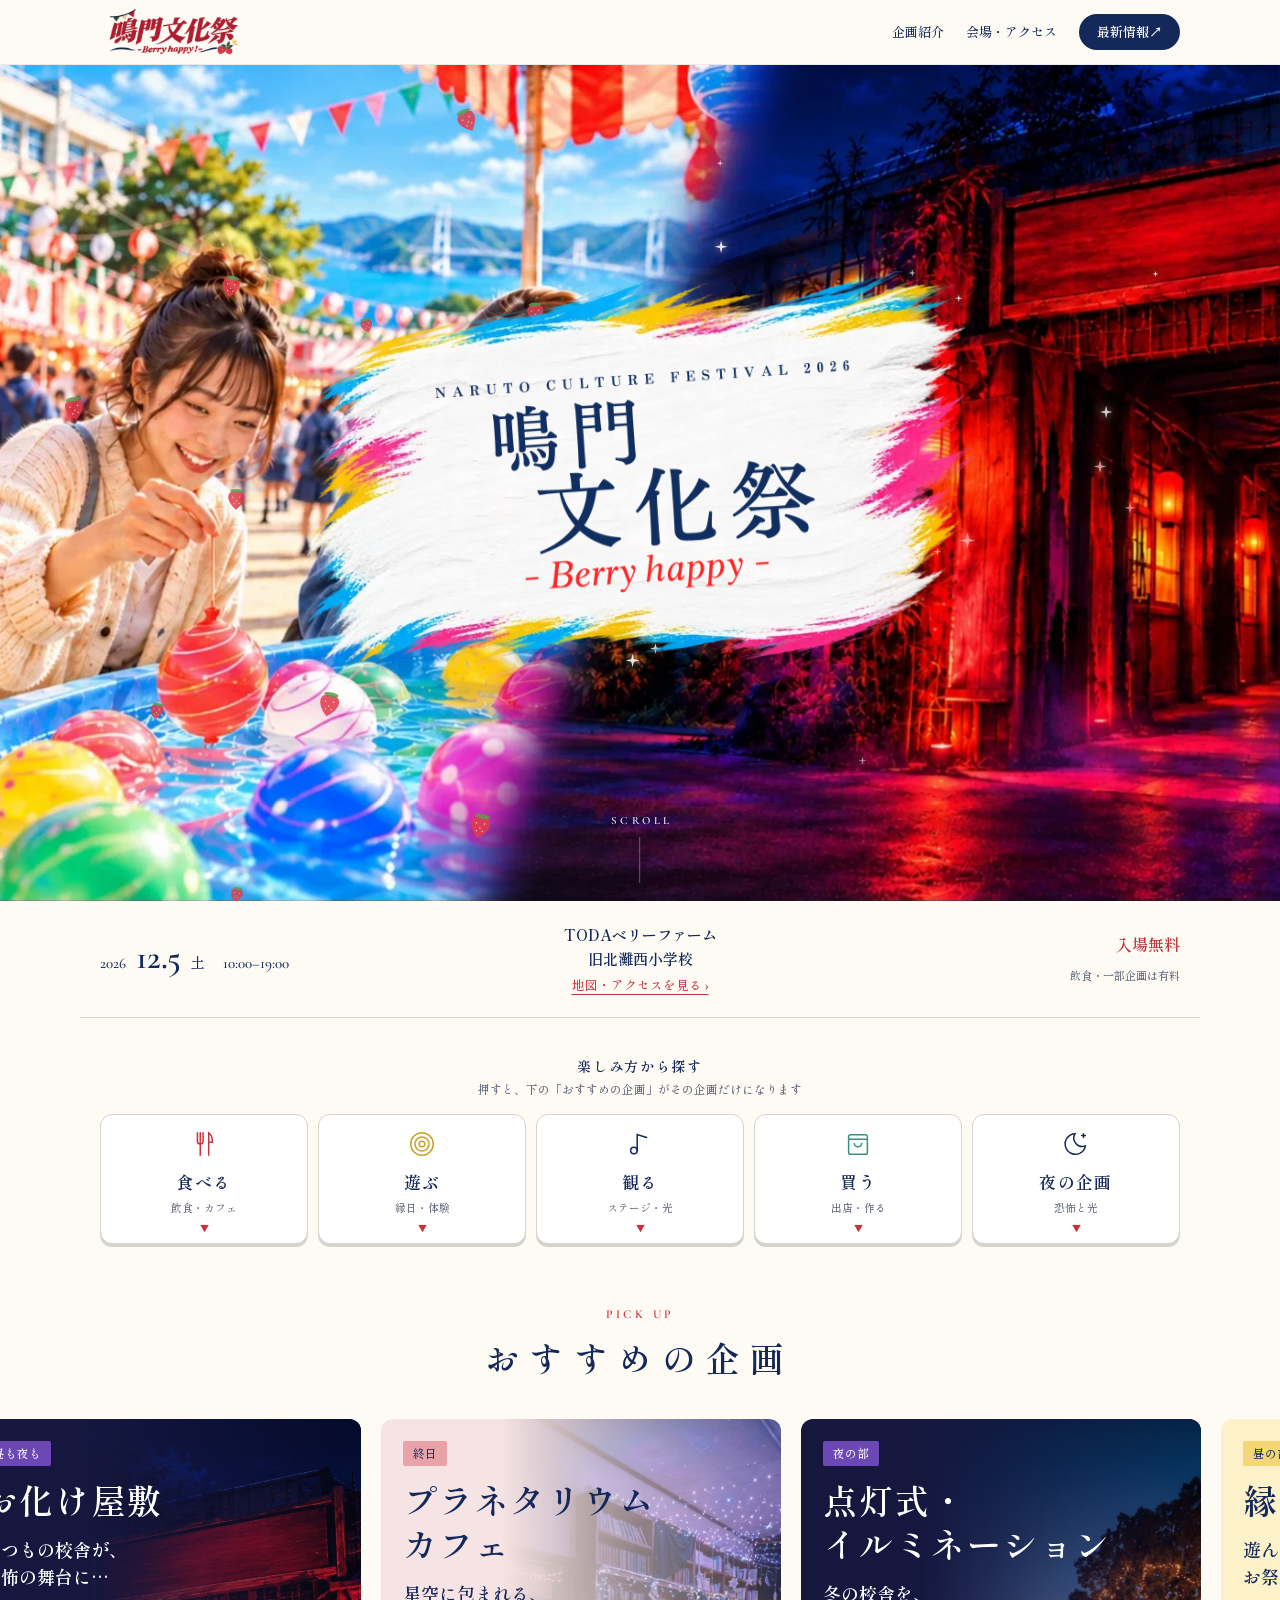
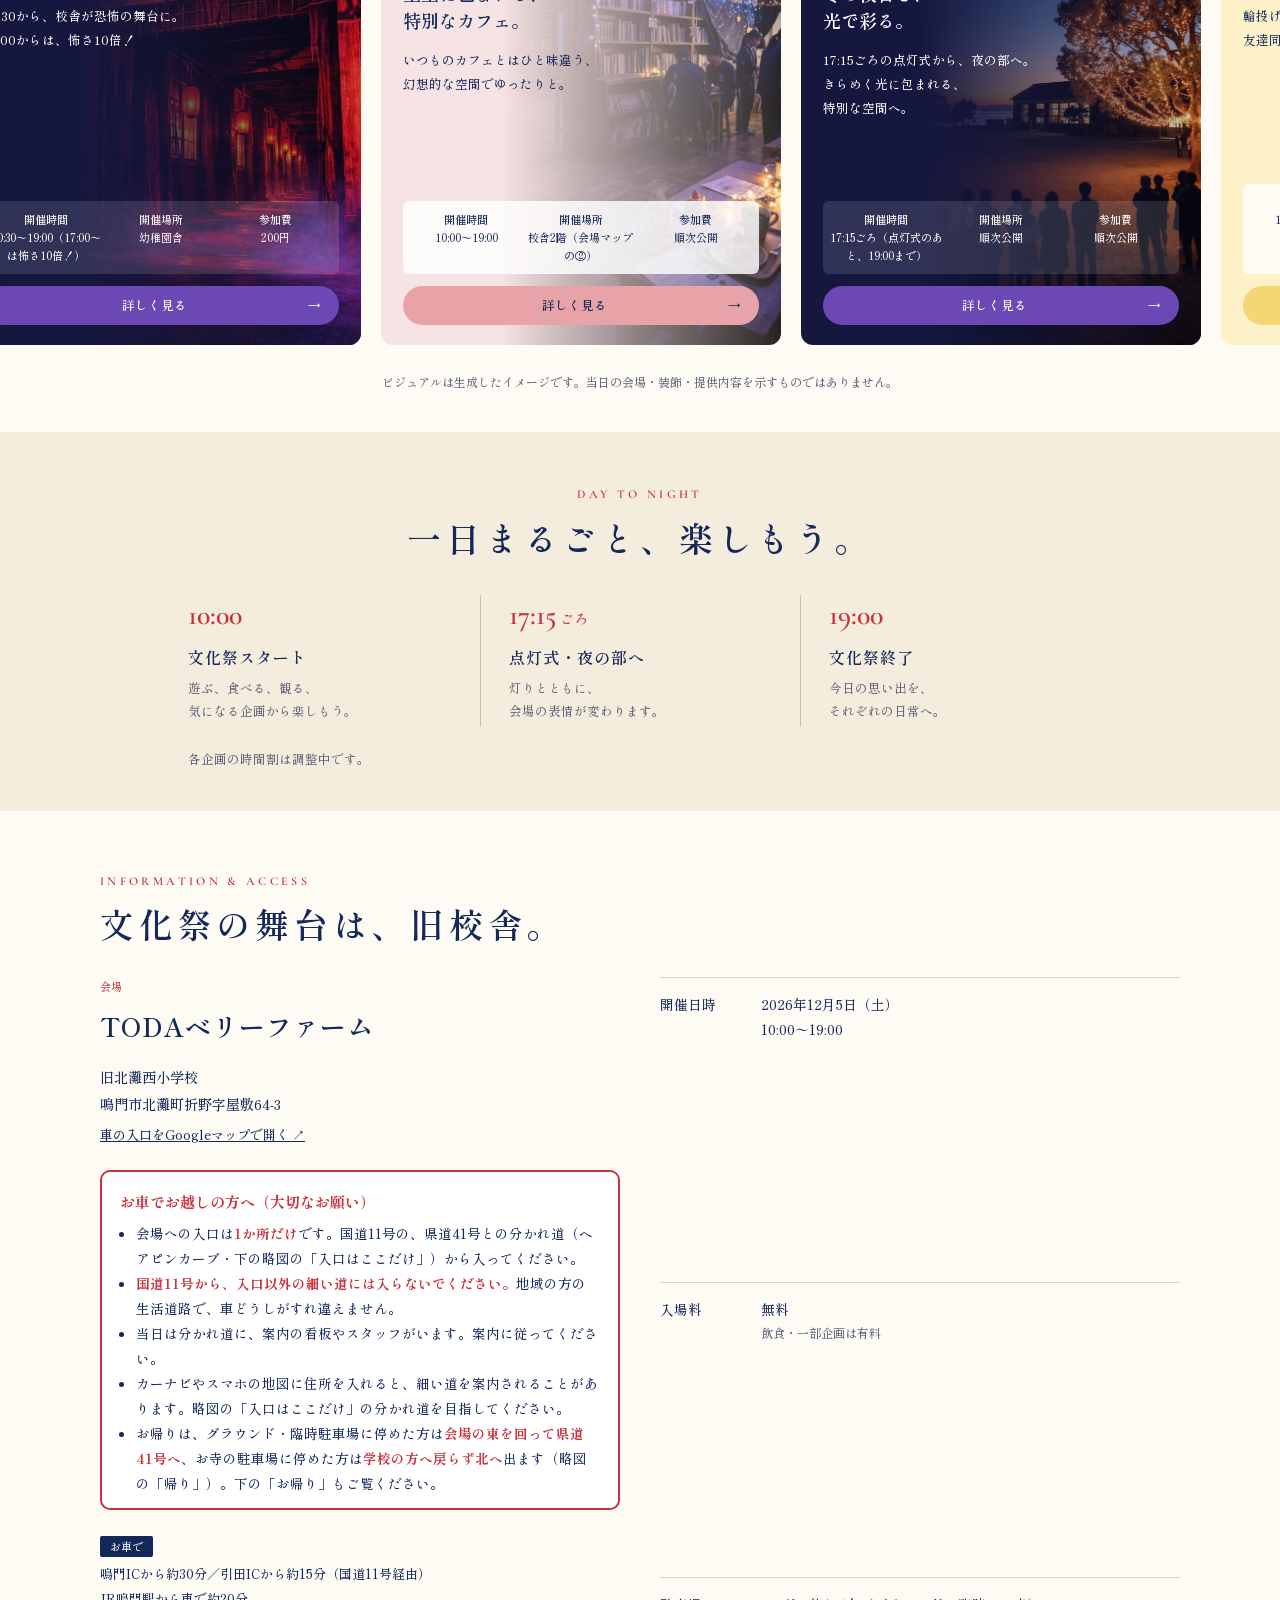
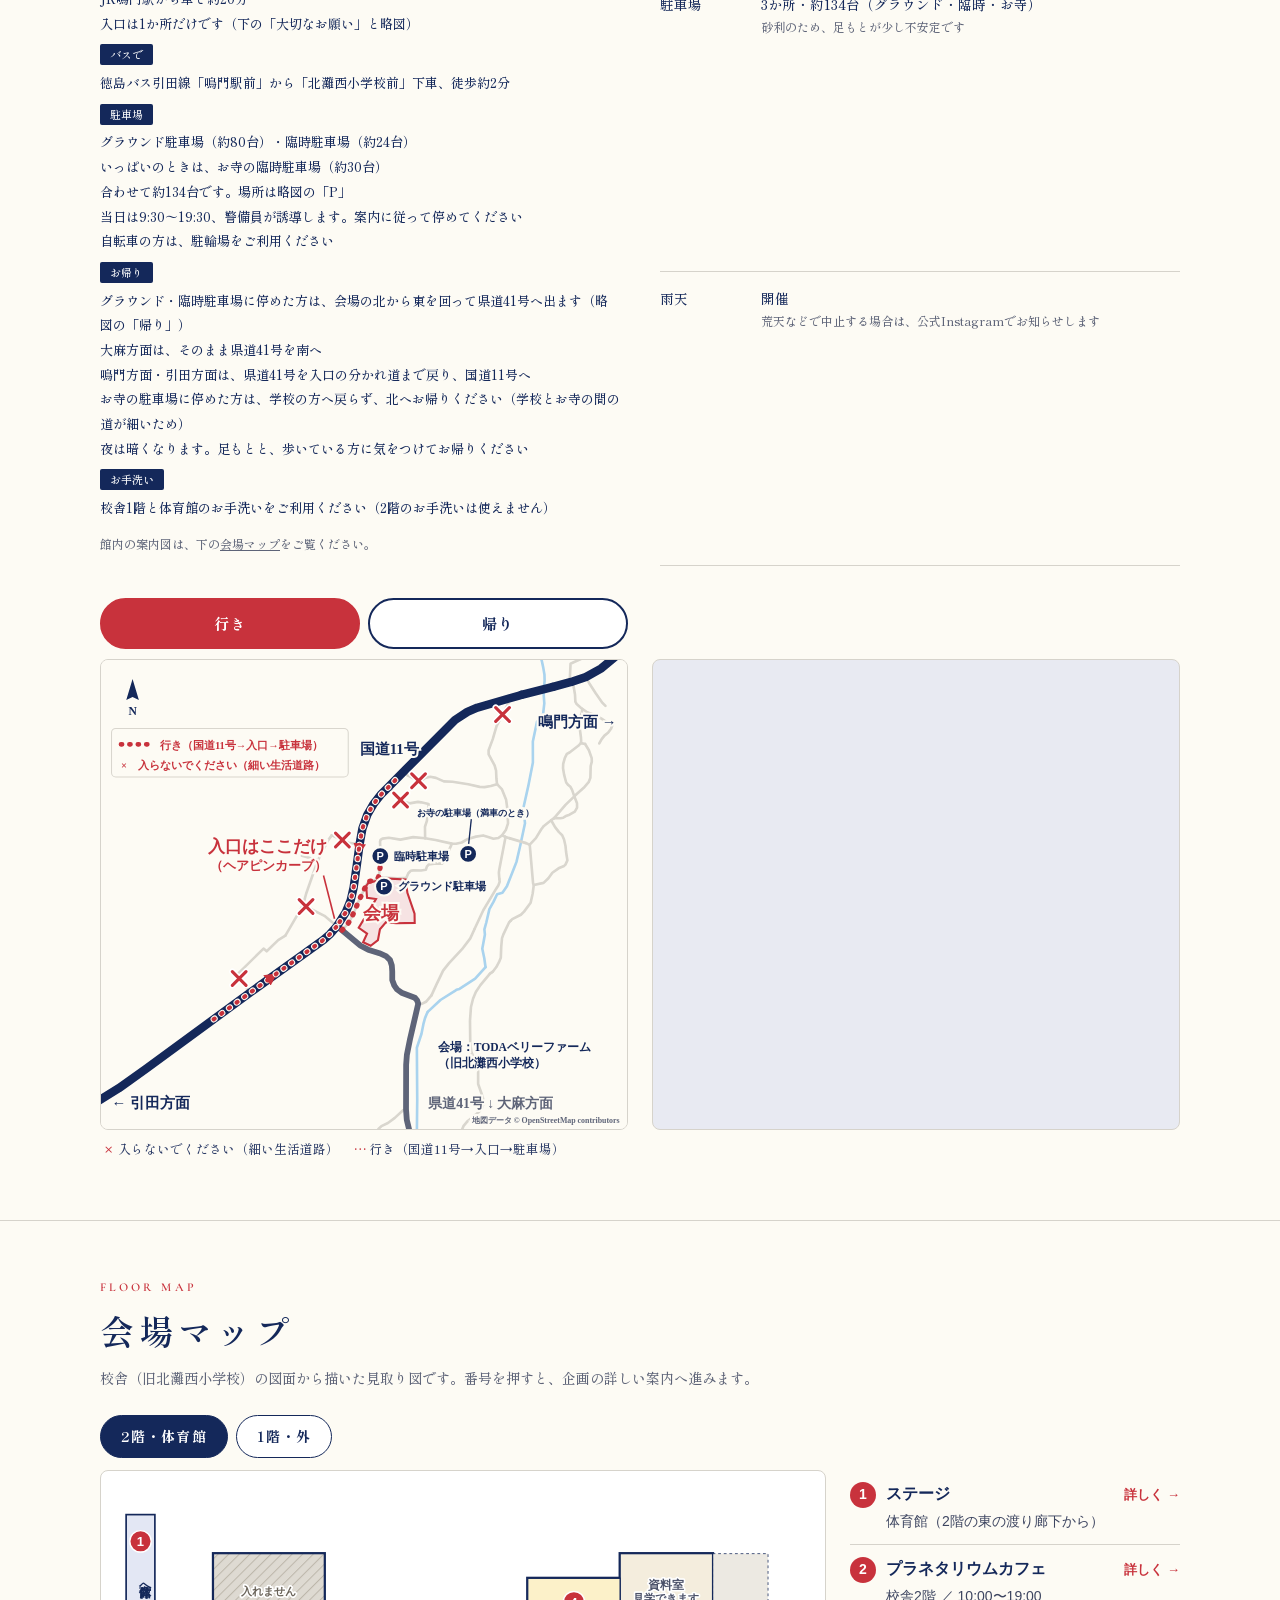
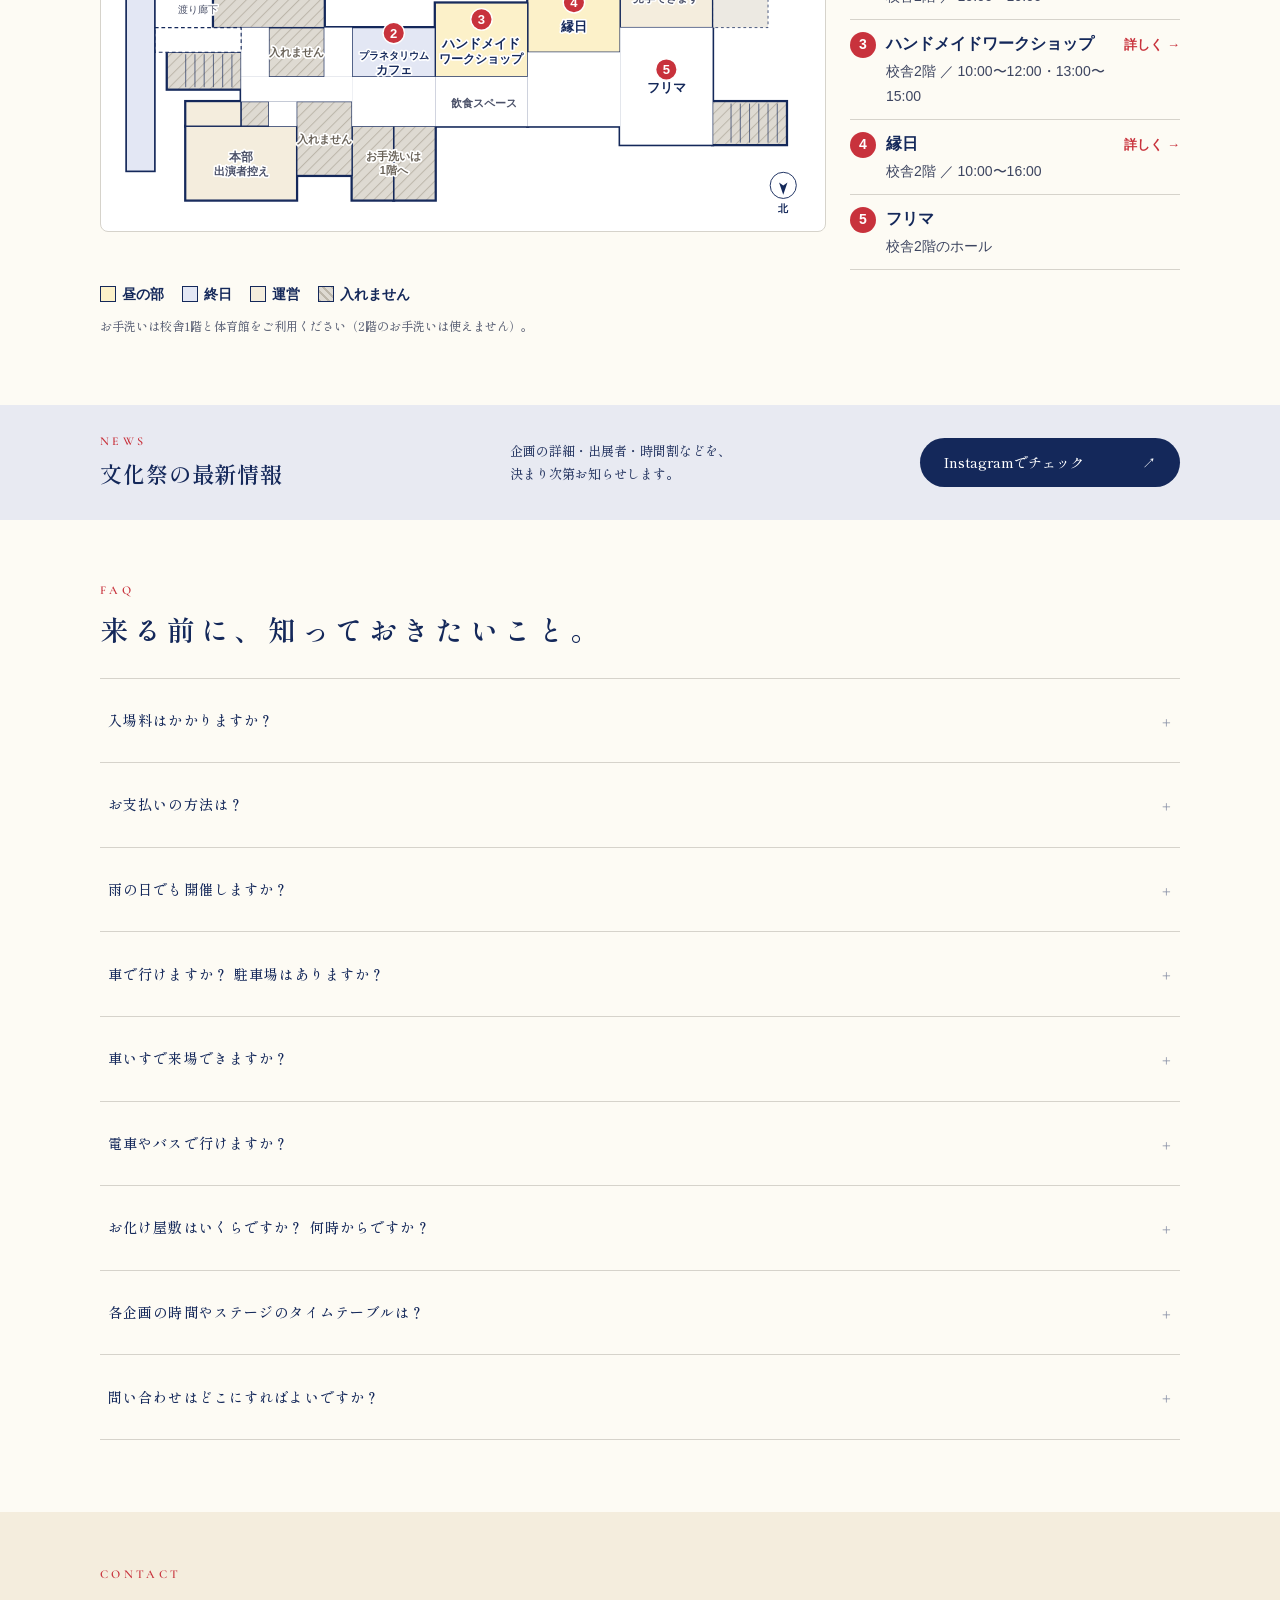
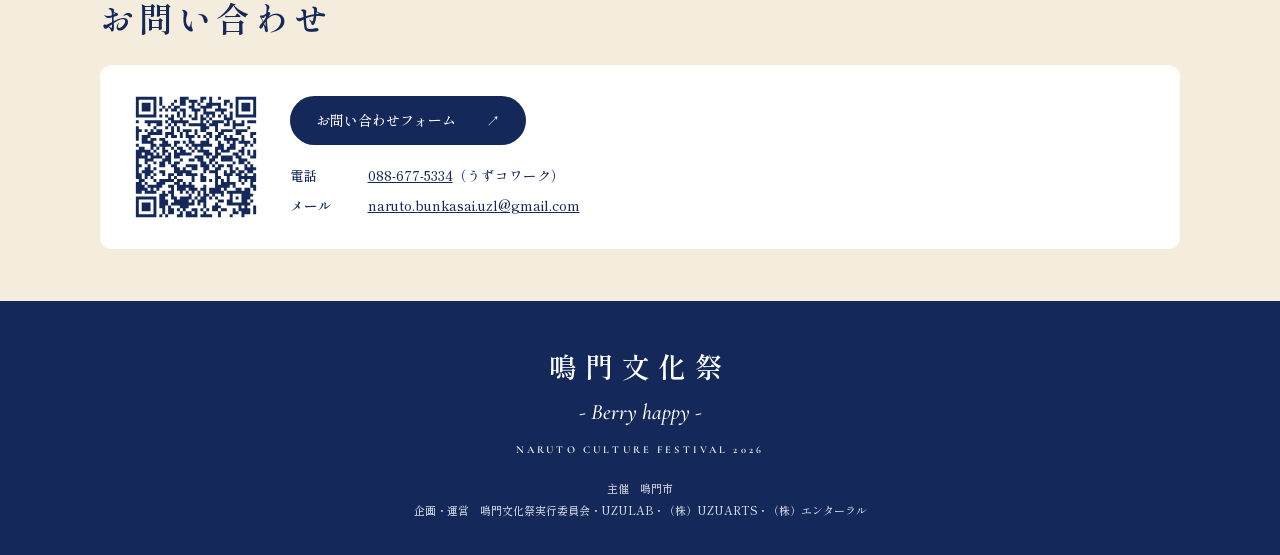
==== commit 92bc4d0a: "会場マップの字の重なり・はみ出しを直す（部屋の幅に合わせて字の大きさと改行を決める・小さい部屋は外に書く・番号と名前を離す）" ====
--- a/index.html
+++ b/index.html
@@ -763,7 +763,7 @@
       </div>
       <div class="floor-panel is-active" id="floor-2" role="tabpanel" aria-labelledby="floor-tab-2">
         <h3>2階・体育館</h3>
-        <figure><!-- floormap:2f --><svg class="floor-svg wide" viewBox="0 0 754 364" role="img" aria-label="会場マップ 校舎2階と体育館。2階にプラネタリウムカフェ、ハンドメイドワークショップ、縁日、資料室、フリマ。東の渡り廊下から体育館のステージへ。2階のお手洗いは使えない。灰色の部屋には入れない" xmlns="http://www.w3.org/2000/svg" font-family='"Hiragino Sans","Hiragino Kaku Gothic ProN","Yu Gothic UI","Yu Gothic","Meiryo",sans-serif'><defs><pattern id="fm-hatch" width="8" height="8" patternUnits="userSpaceOnUse" patternTransform="rotate(45)"><rect width="8" height="8" fill="#DEDAD2"/><line x1="0" y1="0" x2="0" y2="8" stroke="#BDB7AB" stroke-width="2.2"/></pattern><marker id="fm-arr" viewBox="0 0 10 10" refX="5" refY="5" markerWidth="5" markerHeight="5" orient="auto"><path d="M0,0 L10,5 L0,10 z" fill="#C8323C"/></marker></defs><rect x="644.3" y="236.2" width="79.2" height="46.2" fill="none" stroke="#14285A" stroke-width="3.4"/><rect x="545.3" y="77.8" width="99.0" height="79.2" fill="none" stroke="#14285A" stroke-width="3.4"/><rect x="446.3" y="104.2" width="99.0" height="79.2" fill="none" stroke="#14285A" stroke-width="3.4"/><rect x="347.3" y="130.6" width="99.0" height="79.2" fill="none" stroke="#14285A" stroke-width="3.4"/><rect x="258.2" y="157.0" width="89.1" height="52.8" fill="none" stroke="#14285A" stroke-width="3.4"/><rect x="302.8" y="262.6" width="44.5" height="79.2" fill="none" stroke="#14285A" stroke-width="3.4"/><rect x="258.2" y="262.6" width="44.5" height="79.2" fill="none" stroke="#14285A" stroke-width="3.4"/><rect x="198.8" y="236.2" width="59.4" height="79.2" fill="none" stroke="#14285A" stroke-width="3.4"/><rect x="80.0" y="262.6" width="118.8" height="79.2" fill="none" stroke="#14285A" stroke-width="3.4"/><rect x="80.0" y="236.2" width="59.4" height="26.4" fill="none" stroke="#14285A" stroke-width="3.4"/><rect x="169.1" y="157.0" width="59.4" height="52.8" fill="none" stroke="#14285A" stroke-width="3.4"/><rect x="109.7" y="77.8" width="118.8" height="79.2" fill="none" stroke="#14285A" stroke-width="3.4"/><rect x="60.2" y="183.4" width="79.2" height="39.6" fill="none" stroke="#14285A" stroke-width="3.4"/><rect x="139.4" y="236.2" width="29.7" height="26.4" fill="none" stroke="#14285A" stroke-width="3.4"/><rect x="545.3" y="157.0" width="99.0" height="125.4" fill="none" stroke="#14285A" stroke-width="3.4"/><rect x="446.3" y="183.4" width="99.0" height="79.2" fill="none" stroke="#14285A" stroke-width="3.4"/><rect x="347.3" y="209.8" width="99.0" height="52.8" fill="none" stroke="#14285A" stroke-width="3.4"/><rect x="258.2" y="209.8" width="89.1" height="52.8" fill="none" stroke="#14285A" stroke-width="3.4"/><rect x="228.5" y="157.0" width="29.7" height="52.8" fill="none" stroke="#14285A" stroke-width="3.4"/><rect x="139.4" y="209.8" width="118.8" height="26.4" fill="none" stroke="#14285A" stroke-width="3.4"/><rect x="169.1" y="236.2" width="29.7" height="26.4" fill="none" stroke="#14285A" stroke-width="3.4"/><rect x="139.4" y="157.0" width="29.7" height="52.8" fill="none" stroke="#14285A" stroke-width="3.4"/><rect x="644.3" y="236.2" width="79.2" height="46.2" fill="url(#fm-hatch)" stroke="#14285A" stroke-width="1.4"/><line x1="713.6" y1="238.4" x2="713.6" y2="280.2" stroke="#14285A" stroke-width=".7"/><line x1="703.7" y1="238.4" x2="703.7" y2="280.2" stroke="#14285A" stroke-width=".7"/><line x1="693.8" y1="238.4" x2="693.8" y2="280.2" stroke="#14285A" stroke-width=".7"/><line x1="683.9" y1="238.4" x2="683.9" y2="280.2" stroke="#14285A" stroke-width=".7"/><line x1="674.0" y1="238.4" x2="674.0" y2="280.2" stroke="#14285A" stroke-width=".7"/><line x1="664.1" y1="238.4" x2="664.1" y2="280.2" stroke="#14285A" stroke-width=".7"/><rect x="644.3" y="77.8" width="59.4" height="79.2" fill="#ECE9E2" stroke="#14285A" stroke-width="0.8" stroke-dasharray="3 3"/><rect x="545.3" y="77.8" width="99.0" height="79.2" fill="#F4EDDD" stroke="#14285A" stroke-width="1.4"/><rect x="446.3" y="104.2" width="99.0" height="79.2" fill="#FCF1C9" stroke="#14285A" stroke-width="1.4"/><rect x="347.3" y="130.6" width="99.0" height="79.2" fill="#FCF1C9" stroke="#14285A" stroke-width="1.4"/><rect x="258.2" y="157.0" width="89.1" height="52.8" fill="#E3E7F4" stroke="#14285A" stroke-width="1.4"/><rect x="302.8" y="262.6" width="44.5" height="79.2" fill="url(#fm-hatch)" stroke="#14285A" stroke-width="1.4"/><rect x="258.2" y="262.6" width="44.5" height="79.2" fill="url(#fm-hatch)" stroke="#14285A" stroke-width="1.4"/><rect x="198.8" y="236.2" width="59.4" height="79.2" fill="url(#fm-hatch)" stroke="#14285A" stroke-width="1.4"/><rect x="80.0" y="262.6" width="118.8" height="79.2" fill="#F4EDDD" stroke="#14285A" stroke-width="1.4"/><rect x="80.0" y="236.2" width="59.4" height="26.4" fill="#F4EDDD" stroke="#14285A" stroke-width="1.4"/><rect x="169.1" y="157.0" width="59.4" height="52.8" fill="url(#fm-hatch)" stroke="#14285A" stroke-width="1.4"/><rect x="109.7" y="77.8" width="118.8" height="79.2" fill="url(#fm-hatch)" stroke="#14285A" stroke-width="1.4"/><rect x="60.2" y="183.4" width="79.2" height="39.6" fill="url(#fm-hatch)" stroke="#14285A" stroke-width="1.4"/><line x1="129.5" y1="185.6" x2="129.5" y2="220.8" stroke="#14285A" stroke-width=".7"/><line x1="119.6" y1="185.6" x2="119.6" y2="220.8" stroke="#14285A" stroke-width=".7"/><line x1="109.7" y1="185.6" x2="109.7" y2="220.8" stroke="#14285A" stroke-width=".7"/><line x1="99.8" y1="185.6" x2="99.8" y2="220.8" stroke="#14285A" stroke-width=".7"/><line x1="89.9" y1="185.6" x2="89.9" y2="220.8" stroke="#14285A" stroke-width=".7"/><line x1="80.0" y1="185.6" x2="80.0" y2="220.8" stroke="#14285A" stroke-width=".7"/><rect x="139.4" y="236.2" width="29.7" height="26.4" fill="url(#fm-hatch)" stroke="#14285A" stroke-width="1.4"/><rect x="545.3" y="157.0" width="99.0" height="125.4" fill="#FFFFFF"/><rect x="446.3" y="183.4" width="99.0" height="79.2" fill="#FFFFFF"/><rect x="347.3" y="209.8" width="99.0" height="52.8" fill="#FFFFFF"/><rect x="258.2" y="209.8" width="89.1" height="52.8" fill="#FFFFFF"/><rect x="228.5" y="157.0" width="29.7" height="52.8" fill="#FFFFFF"/><rect x="139.4" y="209.8" width="118.8" height="26.4" fill="#FFFFFF"/><rect x="169.1" y="236.2" width="29.7" height="26.4" fill="#FFFFFF"/><rect x="139.4" y="157.0" width="29.7" height="52.8" fill="#FFFFFF"/><rect x="47.0" y="157.0" width="92.4" height="26.4" fill="#FFFFFF" stroke="#14285A" stroke-width="1.2" stroke-dasharray="4 3"/><rect x="16.2" y="36.0" width="30.8" height="275.0" fill="#E3E7F4" stroke="#14285A" stroke-width="1.8"/><text x="594.8" y="110.4" font-size="12.5" fill="#4A5068" font-weight="700" text-anchor="middle" stroke="#fff" stroke-width="3.5" stroke-linejoin="round" paint-order="stroke">資料室</text><text x="594.8" y="128.4" font-size="11.5" fill="#4A5068" font-weight="700" text-anchor="middle" stroke="#fff" stroke-width="3.5" stroke-linejoin="round" paint-order="stroke">見学できます</text><text x="495.8" y="157.8" font-size="14" fill="#14285A" font-weight="700" text-anchor="middle" stroke="#fff" stroke-width="3.5" stroke-linejoin="round" paint-order="stroke">縁日</text><a href="kikaku/?program=ennichi"><circle cx="495.8" cy="121.8" r="11.5" fill="#C8323C" stroke="#fff" stroke-width="1.5"/><text x="495.8" y="126.8" font-size="14" font-weight="700" fill="#fff" text-anchor="middle">4</text></a><text x="396.8" y="172.2" font-size="14" fill="#14285A" font-weight="700" text-anchor="middle" stroke="#fff" stroke-width="3.5" stroke-linejoin="round" paint-order="stroke">ハンドメイド</text><text x="396.8" y="190.2" font-size="13" fill="#14285A" font-weight="700" text-anchor="middle" stroke="#fff" stroke-width="3.5" stroke-linejoin="round" paint-order="stroke">ワークショップ</text><a href="kikaku/?program=resin"><circle cx="396.8" cy="148.2" r="11.5" fill="#C8323C" stroke="#fff" stroke-width="1.5"/><text x="396.8" y="153.2" font-size="14" font-weight="700" fill="#fff" text-anchor="middle">3</text></a><text x="302.8" y="185.4" font-size="14" fill="#14285A" font-weight="700" text-anchor="middle" stroke="#fff" stroke-width="3.5" stroke-linejoin="round" paint-order="stroke">プラネタリウム</text><text x="302.8" y="203.4" font-size="13" fill="#14285A" font-weight="700" text-anchor="middle" stroke="#fff" stroke-width="3.5" stroke-linejoin="round" paint-order="stroke">カフェ</text><a href="kikaku/?program=planetarium"><circle cx="302.8" cy="161.4" r="11.5" fill="#C8323C" stroke="#fff" stroke-width="1.5"/><text x="302.8" y="166.4" font-size="14" font-weight="700" fill="#fff" text-anchor="middle">2</text></a><text x="228.5" y="280.3" font-size="12" fill="#6A6359" font-weight="700" text-anchor="middle" stroke="#fff" stroke-width="3.5" stroke-linejoin="round" paint-order="stroke">入れません</text><text x="139.4" y="295.2" font-size="12.5" fill="#4A5068" font-weight="700" text-anchor="middle" stroke="#fff" stroke-width="3.5" stroke-linejoin="round" paint-order="stroke">本部</text><text x="139.4" y="313.2" font-size="11.5" fill="#4A5068" font-weight="700" text-anchor="middle" stroke="#fff" stroke-width="3.5" stroke-linejoin="round" paint-order="stroke">出演者控え</text><text x="198.8" y="187.9" font-size="12" fill="#6A6359" font-weight="700" text-anchor="middle" stroke="#fff" stroke-width="3.5" stroke-linejoin="round" paint-order="stroke">入れません</text><text x="169.1" y="121.9" font-size="12" fill="#6A6359" font-weight="700" text-anchor="middle" stroke="#fff" stroke-width="3.5" stroke-linejoin="round" paint-order="stroke">入れません</text><text x="93.2" y="150.0" font-size="11" fill="#4A5068" font-weight="500" text-anchor="middle" stroke="#fff" stroke-width="3.5" stroke-linejoin="round" paint-order="stroke">渡り廊下</text><text x="36.6" y="102.0" font-size="13" fill="#14285A" font-weight="700" writing-mode="tb">体育館へ</text><a href="kikaku/?program=stage"><circle cx="31.6" cy="64.6" r="11.5" fill="#C8323C" stroke="#fff" stroke-width="1.5"/><text x="31.6" y="69.6" font-size="14" font-weight="700" fill="#fff" text-anchor="middle">1</text></a><text x="594.8" y="225.8" font-size="14" fill="#14285A" font-weight="700" text-anchor="middle" stroke="#fff" stroke-width="3.5" stroke-linejoin="round" paint-order="stroke">フリマ</text><circle cx="594.8" cy="205.8" r="11.5" fill="#C8323C" stroke="#fff" stroke-width="1.5"/><text x="594.8" y="210.8" font-size="14" font-weight="700" fill="#fff" text-anchor="middle">5</text><text x="399.0" y="242.4" font-size="12" fill="#4A5068" font-weight="700" text-anchor="middle" stroke="#fff" stroke-width="3.5" stroke-linejoin="round" paint-order="stroke">飲食スペース</text><text x="302.8" y="306.2" font-size="11" fill="#6A6359" font-weight="700" text-anchor="middle" stroke="#fff" stroke-width="3.5" stroke-linejoin="round" paint-order="stroke">お手洗いは1階へ</text><g transform="translate(720,326)"><circle r="14" fill="#fff" stroke="#14285A" stroke-width="1"/><g transform="rotate(0)"><path d="M0,10 L-4.5,-3 L0,0 L4.5,-3 z" fill="#14285A"/></g><text x="0" y="28" font-size="11" font-weight="700" text-anchor="middle" fill="#14285A">北</text></g></svg><svg class="floor-svg tall" viewBox="0 0 340 820" role="img" aria-label="会場マップ 校舎2階と体育館。2階にプラネタリウムカフェ、ハンドメイドワークショップ、縁日、資料室、フリマ。東の渡り廊下から体育館のステージへ。2階のお手洗いは使えない。灰色の部屋には入れない" xmlns="http://www.w3.org/2000/svg" font-family='"Hiragino Sans","Hiragino Kaku Gothic ProN","Yu Gothic UI","Yu Gothic","Meiryo",sans-serif'><defs><pattern id="fm-hatch" width="8" height="8" patternUnits="userSpaceOnUse" patternTransform="rotate(45)"><rect width="8" height="8" fill="#DEDAD2"/><line x1="0" y1="0" x2="0" y2="8" stroke="#BDB7AB" stroke-width="2.2"/></pattern><marker id="fm-arr" viewBox="0 0 10 10" refX="5" refY="5" markerWidth="5" markerHeight="5" orient="auto"><path d="M0,0 L10,5 L0,10 z" fill="#C8323C"/></marker></defs><rect x="87.2" y="701.6" width="50.4" height="86.4" fill="none" stroke="#14285A" stroke-width="3.4"/><rect x="224.0" y="593.6" width="86.4" height="108.0" fill="none" stroke="#14285A" stroke-width="3.4"/><rect x="195.2" y="485.6" width="86.4" height="108.0" fill="none" stroke="#14285A" stroke-width="3.4"/><rect x="166.4" y="377.6" width="86.4" height="108.0" fill="none" stroke="#14285A" stroke-width="3.4"/><rect x="166.4" y="280.4" width="57.6" height="97.2" fill="none" stroke="#14285A" stroke-width="3.4"/><rect x="22.4" y="329.0" width="86.4" height="48.6" fill="none" stroke="#14285A" stroke-width="3.4"/><rect x="22.4" y="280.4" width="86.4" height="48.6" fill="none" stroke="#14285A" stroke-width="3.4"/><rect x="51.2" y="215.6" width="86.4" height="64.8" fill="none" stroke="#14285A" stroke-width="3.4"/><rect x="22.4" y="86.0" width="86.4" height="129.6" fill="none" stroke="#14285A" stroke-width="3.4"/><rect x="108.8" y="86.0" width="28.8" height="64.8" fill="none" stroke="#14285A" stroke-width="3.4"/><rect x="166.4" y="183.2" width="57.6" height="64.8" fill="none" stroke="#14285A" stroke-width="3.4"/><rect x="224.0" y="118.4" width="86.4" height="129.6" fill="none" stroke="#14285A" stroke-width="3.4"/><rect x="152.0" y="64.4" width="43.2" height="86.4" fill="none" stroke="#14285A" stroke-width="3.4"/><rect x="108.8" y="150.8" width="28.8" height="32.4" fill="none" stroke="#14285A" stroke-width="3.4"/><rect x="87.2" y="593.6" width="136.8" height="108.0" fill="none" stroke="#14285A" stroke-width="3.4"/><rect x="108.8" y="485.6" width="86.4" height="108.0" fill="none" stroke="#14285A" stroke-width="3.4"/><rect x="108.8" y="377.6" width="57.6" height="108.0" fill="none" stroke="#14285A" stroke-width="3.4"/><rect x="108.8" y="280.4" width="57.6" height="97.2" fill="none" stroke="#14285A" stroke-width="3.4"/><rect x="166.4" y="248.0" width="57.6" height="32.4" fill="none" stroke="#14285A" stroke-width="3.4"/><rect x="137.6" y="150.8" width="28.8" height="129.6" fill="none" stroke="#14285A" stroke-width="3.4"/><rect x="108.8" y="183.2" width="28.8" height="32.4" fill="none" stroke="#14285A" stroke-width="3.4"/><rect x="166.4" y="150.8" width="57.6" height="32.4" fill="none" stroke="#14285A" stroke-width="3.4"/><rect x="87.2" y="701.6" width="50.4" height="86.4" fill="url(#fm-hatch)" stroke="#14285A" stroke-width="1.4"/><line x1="135.2" y1="777.2" x2="89.6" y2="777.2" stroke="#14285A" stroke-width=".7"/><line x1="135.2" y1="766.4" x2="89.6" y2="766.4" stroke="#14285A" stroke-width=".7"/><line x1="135.2" y1="755.6" x2="89.6" y2="755.6" stroke="#14285A" stroke-width=".7"/><line x1="135.2" y1="744.8" x2="89.6" y2="744.8" stroke="#14285A" stroke-width=".7"/><line x1="135.2" y1="734.0" x2="89.6" y2="734.0" stroke="#14285A" stroke-width=".7"/><line x1="135.2" y1="723.2" x2="89.6" y2="723.2" stroke="#14285A" stroke-width=".7"/><rect x="224.0" y="701.6" width="86.4" height="64.8" fill="#ECE9E2" stroke="#14285A" stroke-width="0.8" stroke-dasharray="3 3"/><rect x="224.0" y="593.6" width="86.4" height="108.0" fill="#F4EDDD" stroke="#14285A" stroke-width="1.4"/><rect x="195.2" y="485.6" width="86.4" height="108.0" fill="#FCF1C9" stroke="#14285A" stroke-width="1.4"/><rect x="166.4" y="377.6" width="86.4" height="108.0" fill="#FCF1C9" stroke="#14285A" stroke-width="1.4"/><rect x="166.4" y="280.4" width="57.6" height="97.2" fill="#E3E7F4" stroke="#14285A" stroke-width="1.4"/><rect x="22.4" y="329.0" width="86.4" height="48.6" fill="url(#fm-hatch)" stroke="#14285A" stroke-width="1.4"/><rect x="22.4" y="280.4" width="86.4" height="48.6" fill="url(#fm-hatch)" stroke="#14285A" stroke-width="1.4"/><rect x="51.2" y="215.6" width="86.4" height="64.8" fill="url(#fm-hatch)" stroke="#14285A" stroke-width="1.4"/><rect x="22.4" y="86.0" width="86.4" height="129.6" fill="#F4EDDD" stroke="#14285A" stroke-width="1.4"/><rect x="108.8" y="86.0" width="28.8" height="64.8" fill="#F4EDDD" stroke="#14285A" stroke-width="1.4"/><rect x="166.4" y="183.2" width="57.6" height="64.8" fill="url(#fm-hatch)" stroke="#14285A" stroke-width="1.4"/><rect x="224.0" y="118.4" width="86.4" height="129.6" fill="url(#fm-hatch)" stroke="#14285A" stroke-width="1.4"/><rect x="152.0" y="64.4" width="43.2" height="86.4" fill="url(#fm-hatch)" stroke="#14285A" stroke-width="1.4"/><line x1="192.8" y1="140.0" x2="154.4" y2="140.0" stroke="#14285A" stroke-width=".7"/><line x1="192.8" y1="129.2" x2="154.4" y2="129.2" stroke="#14285A" stroke-width=".7"/><line x1="192.8" y1="118.4" x2="154.4" y2="118.4" stroke="#14285A" stroke-width=".7"/><line x1="192.8" y1="107.6" x2="154.4" y2="107.6" stroke="#14285A" stroke-width=".7"/><line x1="192.8" y1="96.8" x2="154.4" y2="96.8" stroke="#14285A" stroke-width=".7"/><line x1="192.8" y1="86.0" x2="154.4" y2="86.0" stroke="#14285A" stroke-width=".7"/><rect x="108.8" y="150.8" width="28.8" height="32.4" fill="url(#fm-hatch)" stroke="#14285A" stroke-width="1.4"/><rect x="87.2" y="593.6" width="136.8" height="108.0" fill="#FFFFFF"/><rect x="108.8" y="485.6" width="86.4" height="108.0" fill="#FFFFFF"/><rect x="108.8" y="377.6" width="57.6" height="108.0" fill="#FFFFFF"/><rect x="108.8" y="280.4" width="57.6" height="97.2" fill="#FFFFFF"/><rect x="166.4" y="248.0" width="57.6" height="32.4" fill="#FFFFFF"/><rect x="137.6" y="150.8" width="28.8" height="129.6" fill="#FFFFFF"/><rect x="108.8" y="183.2" width="28.8" height="32.4" fill="#FFFFFF"/><rect x="166.4" y="150.8" width="57.6" height="32.4" fill="#FFFFFF"/><rect x="195.2" y="50.0" width="28.8" height="100.8" fill="#FFFFFF" stroke="#14285A" stroke-width="1.2" stroke-dasharray="4 3"/><rect x="56.0" y="16.4" width="258.0" height="33.6" fill="#E3E7F4" stroke="#14285A" stroke-width="1.8"/><text x="267.2" y="640.6" font-size="12.5" fill="#4A5068" font-weight="700" text-anchor="middle" stroke="#fff" stroke-width="3.5" stroke-linejoin="round" paint-order="stroke">資料室</text><text x="267.2" y="658.6" font-size="11.5" fill="#4A5068" font-weight="700" text-anchor="middle" stroke="#fff" stroke-width="3.5" stroke-linejoin="round" paint-order="stroke">見学できます</text><text x="238.4" y="553.6" font-size="14" fill="#14285A" font-weight="700" text-anchor="middle" stroke="#fff" stroke-width="3.5" stroke-linejoin="round" paint-order="stroke">縁日</text><a href="kikaku/?program=ennichi"><circle cx="238.4" cy="517.6" r="11.5" fill="#C8323C" stroke="#fff" stroke-width="1.5"/><text x="238.4" y="522.6" font-size="14" font-weight="700" fill="#fff" text-anchor="middle">4</text></a><text x="209.6" y="433.6" font-size="14" fill="#14285A" font-weight="700" text-anchor="middle" stroke="#fff" stroke-width="3.5" stroke-linejoin="round" paint-order="stroke">ハンドメイド</text><text x="209.6" y="451.6" font-size="13" fill="#14285A" font-weight="700" text-anchor="middle" stroke="#fff" stroke-width="3.5" stroke-linejoin="round" paint-order="stroke">ワークショップ</text><a href="kikaku/?program=resin"><circle cx="209.6" cy="409.6" r="11.5" fill="#C8323C" stroke="#fff" stroke-width="1.5"/><text x="209.6" y="414.6" font-size="14" font-weight="700" fill="#fff" text-anchor="middle">3</text></a><text x="195.2" y="331.0" font-size="14" fill="#14285A" font-weight="700" text-anchor="middle" stroke="#fff" stroke-width="3.5" stroke-linejoin="round" paint-order="stroke">プラネタリウム</text><text x="195.2" y="349.0" font-size="13" fill="#14285A" font-weight="700" text-anchor="middle" stroke="#fff" stroke-width="3.5" stroke-linejoin="round" paint-order="stroke">カフェ</text><a href="kikaku/?program=planetarium"><circle cx="195.2" cy="307.0" r="11.5" fill="#C8323C" stroke="#fff" stroke-width="1.5"/><text x="195.2" y="312.0" font-size="14" font-weight="700" fill="#fff" text-anchor="middle">2</text></a><text x="94.4" y="252.5" font-size="12" fill="#6A6359" font-weight="700" text-anchor="middle" stroke="#fff" stroke-width="3.5" stroke-linejoin="round" paint-order="stroke">入れません</text><text x="65.6" y="143.8" font-size="12.5" fill="#4A5068" font-weight="700" text-anchor="middle" stroke="#fff" stroke-width="3.5" stroke-linejoin="round" paint-order="stroke">本部</text><text x="65.6" y="161.8" font-size="11.5" fill="#4A5068" font-weight="700" text-anchor="middle" stroke="#fff" stroke-width="3.5" stroke-linejoin="round" paint-order="stroke">出演者控え</text><text x="195.2" y="220.1" font-size="12" fill="#6A6359" font-weight="700" text-anchor="middle" stroke="#fff" stroke-width="3.5" stroke-linejoin="round" paint-order="stroke">入れません</text><text x="267.2" y="187.7" font-size="12" fill="#6A6359" font-weight="700" text-anchor="middle" stroke="#fff" stroke-width="3.5" stroke-linejoin="round" paint-order="stroke">入れません</text><text x="260.0" y="104.4" font-size="11" fill="#4A5068" font-weight="500" text-anchor="middle" stroke="#fff" stroke-width="3.5" stroke-linejoin="round" paint-order="stroke">渡り廊下</text><text x="216.0" y="38.2" font-size="13" fill="#14285A" font-weight="700" text-anchor="middle" stroke="#fff" stroke-width="3.5" stroke-linejoin="round" paint-order="stroke">体育館へ（ステージ）</text><a href="kikaku/?program=stage"><circle cx="130.0" cy="33.2" r="11.5" fill="#C8323C" stroke="#fff" stroke-width="1.5"/><text x="130.0" y="38.2" font-size="14" font-weight="700" fill="#fff" text-anchor="middle">1</text></a><text x="154.4" y="652.6" font-size="14" fill="#14285A" font-weight="700" text-anchor="middle" stroke="#fff" stroke-width="3.5" stroke-linejoin="round" paint-order="stroke">フリマ</text><circle cx="154.4" cy="632.6" r="11.5" fill="#C8323C" stroke="#fff" stroke-width="1.5"/><text x="154.4" y="637.6" font-size="14" font-weight="700" fill="#fff" text-anchor="middle">5</text><text x="135.2" y="438.0" font-size="12" fill="#4A5068" font-weight="700" text-anchor="middle" stroke="#fff" stroke-width="3.5" stroke-linejoin="round" paint-order="stroke">飲食スペース</text><text x="65.6" y="333.0" font-size="11" fill="#6A6359" font-weight="700" text-anchor="middle" stroke="#fff" stroke-width="3.5" stroke-linejoin="round" paint-order="stroke">お手洗いは1階へ</text><g transform="translate(34,786)"><circle r="14" fill="#fff" stroke="#14285A" stroke-width="1"/><g transform="rotate(90)"><path d="M0,10 L-4.5,-3 L0,0 L4.5,-3 z" fill="#14285A"/></g><text x="-22" y="4.5" font-size="11" font-weight="700" text-anchor="middle" fill="#14285A">北</text></g></svg><!-- /floormap:2f --></figure>
+        <figure><!-- floormap:2f --><svg class="floor-svg wide" viewBox="0 0 754 364" role="img" aria-label="会場マップ 校舎2階と体育館。2階にプラネタリウムカフェ、ハンドメイドワークショップ、縁日、資料室、フリマ。東の渡り廊下から体育館のステージへ。2階のお手洗いは使えない。灰色の部屋には入れない" xmlns="http://www.w3.org/2000/svg" font-family='"Hiragino Sans","Hiragino Kaku Gothic ProN","Yu Gothic UI","Yu Gothic","Meiryo",sans-serif'><defs><pattern id="fm-hatch" width="8" height="8" patternUnits="userSpaceOnUse" patternTransform="rotate(45)"><rect width="8" height="8" fill="#DEDAD2"/><line x1="0" y1="0" x2="0" y2="8" stroke="#BDB7AB" stroke-width="2.2"/></pattern><marker id="fm-arr" viewBox="0 0 10 10" refX="5" refY="5" markerWidth="5" markerHeight="5" orient="auto"><path d="M0,0 L10,5 L0,10 z" fill="#C8323C"/></marker></defs><rect x="644.3" y="236.2" width="79.2" height="46.2" fill="none" stroke="#14285A" stroke-width="3.4"/><rect x="545.3" y="77.8" width="99.0" height="79.2" fill="none" stroke="#14285A" stroke-width="3.4"/><rect x="446.3" y="104.2" width="99.0" height="79.2" fill="none" stroke="#14285A" stroke-width="3.4"/><rect x="347.3" y="130.6" width="99.0" height="79.2" fill="none" stroke="#14285A" stroke-width="3.4"/><rect x="258.2" y="157.0" width="89.1" height="52.8" fill="none" stroke="#14285A" stroke-width="3.4"/><rect x="302.8" y="262.6" width="44.5" height="79.2" fill="none" stroke="#14285A" stroke-width="3.4"/><rect x="258.2" y="262.6" width="44.5" height="79.2" fill="none" stroke="#14285A" stroke-width="3.4"/><rect x="198.8" y="236.2" width="59.4" height="79.2" fill="none" stroke="#14285A" stroke-width="3.4"/><rect x="80.0" y="262.6" width="118.8" height="79.2" fill="none" stroke="#14285A" stroke-width="3.4"/><rect x="80.0" y="236.2" width="59.4" height="26.4" fill="none" stroke="#14285A" stroke-width="3.4"/><rect x="169.1" y="157.0" width="59.4" height="52.8" fill="none" stroke="#14285A" stroke-width="3.4"/><rect x="109.7" y="77.8" width="118.8" height="79.2" fill="none" stroke="#14285A" stroke-width="3.4"/><rect x="60.2" y="183.4" width="79.2" height="39.6" fill="none" stroke="#14285A" stroke-width="3.4"/><rect x="139.4" y="236.2" width="29.7" height="26.4" fill="none" stroke="#14285A" stroke-width="3.4"/><rect x="545.3" y="157.0" width="99.0" height="125.4" fill="none" stroke="#14285A" stroke-width="3.4"/><rect x="446.3" y="183.4" width="99.0" height="79.2" fill="none" stroke="#14285A" stroke-width="3.4"/><rect x="347.3" y="209.8" width="99.0" height="52.8" fill="none" stroke="#14285A" stroke-width="3.4"/><rect x="258.2" y="209.8" width="89.1" height="52.8" fill="none" stroke="#14285A" stroke-width="3.4"/><rect x="228.5" y="157.0" width="29.7" height="52.8" fill="none" stroke="#14285A" stroke-width="3.4"/><rect x="139.4" y="209.8" width="118.8" height="26.4" fill="none" stroke="#14285A" stroke-width="3.4"/><rect x="169.1" y="236.2" width="29.7" height="26.4" fill="none" stroke="#14285A" stroke-width="3.4"/><rect x="139.4" y="157.0" width="29.7" height="52.8" fill="none" stroke="#14285A" stroke-width="3.4"/><rect x="644.3" y="236.2" width="79.2" height="46.2" fill="url(#fm-hatch)" stroke="#14285A" stroke-width="1.4"/><line x1="713.6" y1="238.4" x2="713.6" y2="280.2" stroke="#14285A" stroke-width=".7"/><line x1="703.7" y1="238.4" x2="703.7" y2="280.2" stroke="#14285A" stroke-width=".7"/><line x1="693.8" y1="238.4" x2="693.8" y2="280.2" stroke="#14285A" stroke-width=".7"/><line x1="683.9" y1="238.4" x2="683.9" y2="280.2" stroke="#14285A" stroke-width=".7"/><line x1="674.0" y1="238.4" x2="674.0" y2="280.2" stroke="#14285A" stroke-width=".7"/><line x1="664.1" y1="238.4" x2="664.1" y2="280.2" stroke="#14285A" stroke-width=".7"/><rect x="644.3" y="77.8" width="59.4" height="79.2" fill="#ECE9E2" stroke="#14285A" stroke-width="0.8" stroke-dasharray="3 3"/><rect x="545.3" y="77.8" width="99.0" height="79.2" fill="#F4EDDD" stroke="#14285A" stroke-width="1.4"/><rect x="446.3" y="104.2" width="99.0" height="79.2" fill="#FCF1C9" stroke="#14285A" stroke-width="1.4"/><rect x="347.3" y="130.6" width="99.0" height="79.2" fill="#FCF1C9" stroke="#14285A" stroke-width="1.4"/><rect x="258.2" y="157.0" width="89.1" height="52.8" fill="#E3E7F4" stroke="#14285A" stroke-width="1.4"/><rect x="302.8" y="262.6" width="44.5" height="79.2" fill="url(#fm-hatch)" stroke="#14285A" stroke-width="1.4"/><rect x="258.2" y="262.6" width="44.5" height="79.2" fill="url(#fm-hatch)" stroke="#14285A" stroke-width="1.4"/><rect x="198.8" y="236.2" width="59.4" height="79.2" fill="url(#fm-hatch)" stroke="#14285A" stroke-width="1.4"/><rect x="80.0" y="262.6" width="118.8" height="79.2" fill="#F4EDDD" stroke="#14285A" stroke-width="1.4"/><rect x="80.0" y="236.2" width="59.4" height="26.4" fill="#F4EDDD" stroke="#14285A" stroke-width="1.4"/><rect x="169.1" y="157.0" width="59.4" height="52.8" fill="url(#fm-hatch)" stroke="#14285A" stroke-width="1.4"/><rect x="109.7" y="77.8" width="118.8" height="79.2" fill="url(#fm-hatch)" stroke="#14285A" stroke-width="1.4"/><rect x="60.2" y="183.4" width="79.2" height="39.6" fill="url(#fm-hatch)" stroke="#14285A" stroke-width="1.4"/><line x1="129.5" y1="185.6" x2="129.5" y2="220.8" stroke="#14285A" stroke-width=".7"/><line x1="119.6" y1="185.6" x2="119.6" y2="220.8" stroke="#14285A" stroke-width=".7"/><line x1="109.7" y1="185.6" x2="109.7" y2="220.8" stroke="#14285A" stroke-width=".7"/><line x1="99.8" y1="185.6" x2="99.8" y2="220.8" stroke="#14285A" stroke-width=".7"/><line x1="89.9" y1="185.6" x2="89.9" y2="220.8" stroke="#14285A" stroke-width=".7"/><line x1="80.0" y1="185.6" x2="80.0" y2="220.8" stroke="#14285A" stroke-width=".7"/><rect x="139.4" y="236.2" width="29.7" height="26.4" fill="url(#fm-hatch)" stroke="#14285A" stroke-width="1.4"/><rect x="545.3" y="157.0" width="99.0" height="125.4" fill="#FFFFFF"/><rect x="446.3" y="183.4" width="99.0" height="79.2" fill="#FFFFFF"/><rect x="347.3" y="209.8" width="99.0" height="52.8" fill="#FFFFFF"/><rect x="258.2" y="209.8" width="89.1" height="52.8" fill="#FFFFFF"/><rect x="228.5" y="157.0" width="29.7" height="52.8" fill="#FFFFFF"/><rect x="139.4" y="209.8" width="118.8" height="26.4" fill="#FFFFFF"/><rect x="169.1" y="236.2" width="29.7" height="26.4" fill="#FFFFFF"/><rect x="139.4" y="157.0" width="29.7" height="52.8" fill="#FFFFFF"/><rect x="47.0" y="157.0" width="92.4" height="26.4" fill="#FFFFFF" stroke="#14285A" stroke-width="1.2" stroke-dasharray="4 3"/><rect x="16.2" y="36.0" width="30.8" height="275.0" fill="#E3E7F4" stroke="#14285A" stroke-width="1.8"/><text x="594.8" y="115.4" font-size="12.5" fill="#4A5068" font-weight="700" text-anchor="middle" stroke="#fff" stroke-width="3.5" stroke-linejoin="round" paint-order="stroke">資料室</text><text x="594.8" y="129.9" font-size="11.5" fill="#4A5068" font-weight="700" text-anchor="middle" stroke="#fff" stroke-width="3.5" stroke-linejoin="round" paint-order="stroke">見学できます</text><text x="495.8" y="160.8" font-size="14.0" fill="#14285A" font-weight="700" text-anchor="middle" stroke="#fff" stroke-width="3.5" stroke-linejoin="round" paint-order="stroke">縁日</text><a href="kikaku/?program=ennichi"><circle cx="495.8" cy="129.8" r="11.5" fill="#C8323C" stroke="#fff" stroke-width="1.5"/><text x="495.8" y="134.8" font-size="14" font-weight="700" fill="#fff" text-anchor="middle">4</text></a><text x="396.8" y="179.2" font-size="14.0" fill="#14285A" font-weight="700" text-anchor="middle" stroke="#fff" stroke-width="3.5" stroke-linejoin="round" paint-order="stroke">ハンドメイド</text><text x="396.8" y="195.2" font-size="13.0" fill="#14285A" font-weight="700" text-anchor="middle" stroke="#fff" stroke-width="3.5" stroke-linejoin="round" paint-order="stroke">ワークショップ</text><a href="kikaku/?program=resin"><circle cx="396.8" cy="148.2" r="11.5" fill="#C8323C" stroke="#fff" stroke-width="1.5"/><text x="396.8" y="153.2" font-size="14" font-weight="700" fill="#fff" text-anchor="middle">3</text></a><text x="302.8" y="191.0" font-size="11.2" fill="#14285A" font-weight="700" text-anchor="middle" stroke="#fff" stroke-width="3.5" stroke-linejoin="round" paint-order="stroke">プラネタリウム</text><text x="302.8" y="207.0" font-size="13.0" fill="#14285A" font-weight="700" text-anchor="middle" stroke="#fff" stroke-width="3.5" stroke-linejoin="round" paint-order="stroke">カフェ</text><a href="kikaku/?program=planetarium"><circle cx="302.8" cy="162.8" r="11.5" fill="#C8323C" stroke="#fff" stroke-width="1.5"/><text x="302.8" y="167.8" font-size="14" font-weight="700" fill="#fff" text-anchor="middle">2</text></a><text x="228.5" y="280.3" font-size="12" fill="#6A6359" font-weight="700" text-anchor="middle" stroke="#fff" stroke-width="3.5" stroke-linejoin="round" paint-order="stroke">入れません</text><text x="139.4" y="300.2" font-size="12.5" fill="#4A5068" font-weight="700" text-anchor="middle" stroke="#fff" stroke-width="3.5" stroke-linejoin="round" paint-order="stroke">本部</text><text x="139.4" y="314.7" font-size="11.5" fill="#4A5068" font-weight="700" text-anchor="middle" stroke="#fff" stroke-width="3.5" stroke-linejoin="round" paint-order="stroke">出演者控え</text><text x="198.8" y="187.9" font-size="12" fill="#6A6359" font-weight="700" text-anchor="middle" stroke="#fff" stroke-width="3.5" stroke-linejoin="round" paint-order="stroke">入れません</text><text x="169.1" y="121.9" font-size="12" fill="#6A6359" font-weight="700" text-anchor="middle" stroke="#fff" stroke-width="3.5" stroke-linejoin="round" paint-order="stroke">入れません</text><text x="93.2" y="141.2" font-size="11" fill="#4A5068" font-weight="500" text-anchor="middle" stroke="#fff" stroke-width="3.5" stroke-linejoin="round" paint-order="stroke">渡り廊下</text><text x="36.6" y="102.0" font-size="13" fill="#14285A" font-weight="700" writing-mode="tb">体育館へ</text><a href="kikaku/?program=stage"><circle cx="31.6" cy="64.6" r="11.5" fill="#C8323C" stroke="#fff" stroke-width="1.5"/><text x="31.6" y="69.6" font-size="14" font-weight="700" fill="#fff" text-anchor="middle">1</text></a><text x="594.8" y="225.8" font-size="14" fill="#14285A" font-weight="700" text-anchor="middle" stroke="#fff" stroke-width="3.5" stroke-linejoin="round" paint-order="stroke">フリマ</text><circle cx="594.8" cy="201.8" r="11.5" fill="#C8323C" stroke="#fff" stroke-width="1.5"/><text x="594.8" y="206.8" font-size="14" font-weight="700" fill="#fff" text-anchor="middle">5</text><text x="399.0" y="242.4" font-size="12" fill="#4A5068" font-weight="700" text-anchor="middle" stroke="#fff" stroke-width="3.5" stroke-linejoin="round" paint-order="stroke">飲食スペース</text><text x="302.8" y="299.2" font-size="11.5" fill="#6A6359" font-weight="700" text-anchor="middle" stroke="#fff" stroke-width="3.5" stroke-linejoin="round" paint-order="stroke">お手洗いは</text><text x="302.8" y="314.2" font-size="11.5" fill="#6A6359" font-weight="700" text-anchor="middle" stroke="#fff" stroke-width="3.5" stroke-linejoin="round" paint-order="stroke">1階へ</text><g transform="translate(720,326)"><circle r="14" fill="#fff" stroke="#14285A" stroke-width="1"/><g transform="rotate(0)"><path d="M0,10 L-4.5,-3 L0,0 L4.5,-3 z" fill="#14285A"/></g><text x="0" y="28" font-size="11" font-weight="700" text-anchor="middle" fill="#14285A">北</text></g></svg><svg class="floor-svg tall" viewBox="0 0 340 820" role="img" aria-label="会場マップ 校舎2階と体育館。2階にプラネタリウムカフェ、ハンドメイドワークショップ、縁日、資料室、フリマ。東の渡り廊下から体育館のステージへ。2階のお手洗いは使えない。灰色の部屋には入れない" xmlns="http://www.w3.org/2000/svg" font-family='"Hiragino Sans","Hiragino Kaku Gothic ProN","Yu Gothic UI","Yu Gothic","Meiryo",sans-serif'><defs><pattern id="fm-hatch" width="8" height="8" patternUnits="userSpaceOnUse" patternTransform="rotate(45)"><rect width="8" height="8" fill="#DEDAD2"/><line x1="0" y1="0" x2="0" y2="8" stroke="#BDB7AB" stroke-width="2.2"/></pattern><marker id="fm-arr" viewBox="0 0 10 10" refX="5" refY="5" markerWidth="5" markerHeight="5" orient="auto"><path d="M0,0 L10,5 L0,10 z" fill="#C8323C"/></marker></defs><rect x="87.2" y="701.6" width="50.4" height="86.4" fill="none" stroke="#14285A" stroke-width="3.4"/><rect x="224.0" y="593.6" width="86.4" height="108.0" fill="none" stroke="#14285A" stroke-width="3.4"/><rect x="195.2" y="485.6" width="86.4" height="108.0" fill="none" stroke="#14285A" stroke-width="3.4"/><rect x="166.4" y="377.6" width="86.4" height="108.0" fill="none" stroke="#14285A" stroke-width="3.4"/><rect x="166.4" y="280.4" width="57.6" height="97.2" fill="none" stroke="#14285A" stroke-width="3.4"/><rect x="22.4" y="329.0" width="86.4" height="48.6" fill="none" stroke="#14285A" stroke-width="3.4"/><rect x="22.4" y="280.4" width="86.4" height="48.6" fill="none" stroke="#14285A" stroke-width="3.4"/><rect x="51.2" y="215.6" width="86.4" height="64.8" fill="none" stroke="#14285A" stroke-width="3.4"/><rect x="22.4" y="86.0" width="86.4" height="129.6" fill="none" stroke="#14285A" stroke-width="3.4"/><rect x="108.8" y="86.0" width="28.8" height="64.8" fill="none" stroke="#14285A" stroke-width="3.4"/><rect x="166.4" y="183.2" width="57.6" height="64.8" fill="none" stroke="#14285A" stroke-width="3.4"/><rect x="224.0" y="118.4" width="86.4" height="129.6" fill="none" stroke="#14285A" stroke-width="3.4"/><rect x="152.0" y="64.4" width="43.2" height="86.4" fill="none" stroke="#14285A" stroke-width="3.4"/><rect x="108.8" y="150.8" width="28.8" height="32.4" fill="none" stroke="#14285A" stroke-width="3.4"/><rect x="87.2" y="593.6" width="136.8" height="108.0" fill="none" stroke="#14285A" stroke-width="3.4"/><rect x="108.8" y="485.6" width="86.4" height="108.0" fill="none" stroke="#14285A" stroke-width="3.4"/><rect x="108.8" y="377.6" width="57.6" height="108.0" fill="none" stroke="#14285A" stroke-width="3.4"/><rect x="108.8" y="280.4" width="57.6" height="97.2" fill="none" stroke="#14285A" stroke-width="3.4"/><rect x="166.4" y="248.0" width="57.6" height="32.4" fill="none" stroke="#14285A" stroke-width="3.4"/><rect x="137.6" y="150.8" width="28.8" height="129.6" fill="none" stroke="#14285A" stroke-width="3.4"/><rect x="108.8" y="183.2" width="28.8" height="32.4" fill="none" stroke="#14285A" stroke-width="3.4"/><rect x="166.4" y="150.8" width="57.6" height="32.4" fill="none" stroke="#14285A" stroke-width="3.4"/><rect x="87.2" y="701.6" width="50.4" height="86.4" fill="url(#fm-hatch)" stroke="#14285A" stroke-width="1.4"/><line x1="135.2" y1="777.2" x2="89.6" y2="777.2" stroke="#14285A" stroke-width=".7"/><line x1="135.2" y1="766.4" x2="89.6" y2="766.4" stroke="#14285A" stroke-width=".7"/><line x1="135.2" y1="755.6" x2="89.6" y2="755.6" stroke="#14285A" stroke-width=".7"/><line x1="135.2" y1="744.8" x2="89.6" y2="744.8" stroke="#14285A" stroke-width=".7"/><line x1="135.2" y1="734.0" x2="89.6" y2="734.0" stroke="#14285A" stroke-width=".7"/><line x1="135.2" y1="723.2" x2="89.6" y2="723.2" stroke="#14285A" stroke-width=".7"/><rect x="224.0" y="701.6" width="86.4" height="64.8" fill="#ECE9E2" stroke="#14285A" stroke-width="0.8" stroke-dasharray="3 3"/><rect x="224.0" y="593.6" width="86.4" height="108.0" fill="#F4EDDD" stroke="#14285A" stroke-width="1.4"/><rect x="195.2" y="485.6" width="86.4" height="108.0" fill="#FCF1C9" stroke="#14285A" stroke-width="1.4"/><rect x="166.4" y="377.6" width="86.4" height="108.0" fill="#FCF1C9" stroke="#14285A" stroke-width="1.4"/><rect x="166.4" y="280.4" width="57.6" height="97.2" fill="#E3E7F4" stroke="#14285A" stroke-width="1.4"/><rect x="22.4" y="329.0" width="86.4" height="48.6" fill="url(#fm-hatch)" stroke="#14285A" stroke-width="1.4"/><rect x="22.4" y="280.4" width="86.4" height="48.6" fill="url(#fm-hatch)" stroke="#14285A" stroke-width="1.4"/><rect x="51.2" y="215.6" width="86.4" height="64.8" fill="url(#fm-hatch)" stroke="#14285A" stroke-width="1.4"/><rect x="22.4" y="86.0" width="86.4" height="129.6" fill="#F4EDDD" stroke="#14285A" stroke-width="1.4"/><rect x="108.8" y="86.0" width="28.8" height="64.8" fill="#F4EDDD" stroke="#14285A" stroke-width="1.4"/><rect x="166.4" y="183.2" width="57.6" height="64.8" fill="url(#fm-hatch)" stroke="#14285A" stroke-width="1.4"/><rect x="224.0" y="118.4" width="86.4" height="129.6" fill="url(#fm-hatch)" stroke="#14285A" stroke-width="1.4"/><rect x="152.0" y="64.4" width="43.2" height="86.4" fill="url(#fm-hatch)" stroke="#14285A" stroke-width="1.4"/><line x1="192.8" y1="140.0" x2="154.4" y2="140.0" stroke="#14285A" stroke-width=".7"/><line x1="192.8" y1="129.2" x2="154.4" y2="129.2" stroke="#14285A" stroke-width=".7"/><line x1="192.8" y1="118.4" x2="154.4" y2="118.4" stroke="#14285A" stroke-width=".7"/><line x1="192.8" y1="107.6" x2="154.4" y2="107.6" stroke="#14285A" stroke-width=".7"/><line x1="192.8" y1="96.8" x2="154.4" y2="96.8" stroke="#14285A" stroke-width=".7"/><line x1="192.8" y1="86.0" x2="154.4" y2="86.0" stroke="#14285A" stroke-width=".7"/><rect x="108.8" y="150.8" width="28.8" height="32.4" fill="url(#fm-hatch)" stroke="#14285A" stroke-width="1.4"/><rect x="87.2" y="593.6" width="136.8" height="108.0" fill="#FFFFFF"/><rect x="108.8" y="485.6" width="86.4" height="108.0" fill="#FFFFFF"/><rect x="108.8" y="377.6" width="57.6" height="108.0" fill="#FFFFFF"/><rect x="108.8" y="280.4" width="57.6" height="97.2" fill="#FFFFFF"/><rect x="166.4" y="248.0" width="57.6" height="32.4" fill="#FFFFFF"/><rect x="137.6" y="150.8" width="28.8" height="129.6" fill="#FFFFFF"/><rect x="108.8" y="183.2" width="28.8" height="32.4" fill="#FFFFFF"/><rect x="166.4" y="150.8" width="57.6" height="32.4" fill="#FFFFFF"/><rect x="195.2" y="50.0" width="28.8" height="100.8" fill="#FFFFFF" stroke="#14285A" stroke-width="1.2" stroke-dasharray="4 3"/><rect x="56.0" y="16.4" width="258.0" height="33.6" fill="#E3E7F4" stroke="#14285A" stroke-width="1.8"/><text x="267.2" y="645.6" font-size="12.5" fill="#4A5068" font-weight="700" text-anchor="middle" stroke="#fff" stroke-width="3.5" stroke-linejoin="round" paint-order="stroke">資料室</text><text x="267.2" y="660.1" font-size="11.5" fill="#4A5068" font-weight="700" text-anchor="middle" stroke="#fff" stroke-width="3.5" stroke-linejoin="round" paint-order="stroke">見学できます</text><text x="238.4" y="556.6" font-size="14.0" fill="#14285A" font-weight="700" text-anchor="middle" stroke="#fff" stroke-width="3.5" stroke-linejoin="round" paint-order="stroke">縁日</text><a href="kikaku/?program=ennichi"><circle cx="238.4" cy="525.6" r="11.5" fill="#C8323C" stroke="#fff" stroke-width="1.5"/><text x="238.4" y="530.6" font-size="14" font-weight="700" fill="#fff" text-anchor="middle">4</text></a><text x="209.6" y="441.0" font-size="12.9" fill="#14285A" font-weight="700" text-anchor="middle" stroke="#fff" stroke-width="3.5" stroke-linejoin="round" paint-order="stroke">ハンドメイド</text><text x="209.6" y="455.1" font-size="11.0" fill="#14285A" font-weight="700" text-anchor="middle" stroke="#fff" stroke-width="3.5" stroke-linejoin="round" paint-order="stroke">ワークショップ</text><a href="kikaku/?program=resin"><circle cx="209.6" cy="411.1" r="11.5" fill="#C8323C" stroke="#fff" stroke-width="1.5"/><text x="209.6" y="416.1" font-size="14" font-weight="700" fill="#fff" text-anchor="middle">3</text></a><text x="195.2" y="330.3" font-size="14" fill="#14285A" font-weight="700" text-anchor="middle" stroke="#fff" stroke-width="3.5" stroke-linejoin="round" paint-order="stroke">プラネ</text><text x="195.2" y="345.7" font-size="12.4" fill="#14285A" font-weight="700" text-anchor="middle" stroke="#fff" stroke-width="3.5" stroke-linejoin="round" paint-order="stroke">タリウム</text><text x="195.2" y="361.7" font-size="13.0" fill="#14285A" font-weight="700" text-anchor="middle" stroke="#fff" stroke-width="3.5" stroke-linejoin="round" paint-order="stroke">カフェ</text><a href="kikaku/?program=planetarium"><circle cx="195.2" cy="299.3" r="11.5" fill="#C8323C" stroke="#fff" stroke-width="1.5"/><text x="195.2" y="304.3" font-size="14" font-weight="700" fill="#fff" text-anchor="middle">2</text></a><text x="94.4" y="252.5" font-size="12" fill="#6A6359" font-weight="700" text-anchor="middle" stroke="#fff" stroke-width="3.5" stroke-linejoin="round" paint-order="stroke">入れません</text><text x="65.6" y="148.8" font-size="12.5" fill="#4A5068" font-weight="700" text-anchor="middle" stroke="#fff" stroke-width="3.5" stroke-linejoin="round" paint-order="stroke">本部</text><text x="65.6" y="163.3" font-size="11.5" fill="#4A5068" font-weight="700" text-anchor="middle" stroke="#fff" stroke-width="3.5" stroke-linejoin="round" paint-order="stroke">出演者控え</text><text x="195.2" y="220.1" font-size="12" fill="#6A6359" font-weight="700" text-anchor="middle" stroke="#fff" stroke-width="3.5" stroke-linejoin="round" paint-order="stroke">入れません</text><text x="267.2" y="187.7" font-size="12" fill="#6A6359" font-weight="700" text-anchor="middle" stroke="#fff" stroke-width="3.5" stroke-linejoin="round" paint-order="stroke">入れません</text><text x="260.0" y="104.4" font-size="11" fill="#4A5068" font-weight="500" text-anchor="middle" stroke="#fff" stroke-width="3.5" stroke-linejoin="round" paint-order="stroke">渡り廊下</text><text x="216.0" y="38.2" font-size="13" fill="#14285A" font-weight="700" text-anchor="middle" stroke="#fff" stroke-width="3.5" stroke-linejoin="round" paint-order="stroke">体育館へ（ステージ）</text><a href="kikaku/?program=stage"><circle cx="130.0" cy="33.2" r="11.5" fill="#C8323C" stroke="#fff" stroke-width="1.5"/><text x="130.0" y="38.2" font-size="14" font-weight="700" fill="#fff" text-anchor="middle">1</text></a><text x="154.4" y="652.6" font-size="14" fill="#14285A" font-weight="700" text-anchor="middle" stroke="#fff" stroke-width="3.5" stroke-linejoin="round" paint-order="stroke">フリマ</text><circle cx="154.4" cy="628.6" r="11.5" fill="#C8323C" stroke="#fff" stroke-width="1.5"/><text x="154.4" y="633.6" font-size="14" font-weight="700" fill="#fff" text-anchor="middle">5</text><text x="135.2" y="438.0" font-size="12" fill="#4A5068" font-weight="700" text-anchor="middle" stroke="#fff" stroke-width="3.5" stroke-linejoin="round" paint-order="stroke">飲食スペース</text><text x="65.6" y="326.0" font-size="11.5" fill="#6A6359" font-weight="700" text-anchor="middle" stroke="#fff" stroke-width="3.5" stroke-linejoin="round" paint-order="stroke">お手洗いは</text><text x="65.6" y="341.0" font-size="11.5" fill="#6A6359" font-weight="700" text-anchor="middle" stroke="#fff" stroke-width="3.5" stroke-linejoin="round" paint-order="stroke">1階へ</text><g transform="translate(34,786)"><circle r="14" fill="#fff" stroke="#14285A" stroke-width="1"/><g transform="rotate(90)"><path d="M0,10 L-4.5,-3 L0,0 L4.5,-3 z" fill="#14285A"/></g><text x="-22" y="4.5" font-size="11" font-weight="700" text-anchor="middle" fill="#14285A">北</text></g></svg><!-- /floormap:2f --></figure>
         <ol>
             <li><a href="kikaku/?program=stage" style="display:contents"><span class="n">1</span><div><strong>ステージ</strong><small>体育館（2階の東の渡り廊下から）</small></div><span class="go">詳しく →</span></a></li>
             <li><a href="kikaku/?program=planetarium" style="display:contents"><span class="n">2</span><div><strong>プラネタリウムカフェ</strong><small>校舎2階 ／ 10:00〜19:00</small></div><span class="go">詳しく →</span></a></li>
@@ -774,7 +774,7 @@
       </div>
       <div class="floor-panel" id="floor-1" role="tabpanel" aria-labelledby="floor-tab-1">
         <h3>1階・外</h3>
-        <figure><!-- floormap:1f --><svg class="floor-svg wide" viewBox="0 0 856 430" role="img" aria-label="会場マップ 校舎1階と外。北側の入口から入る。入口の前の外のテントで焼きそば、1階の多目的ルームでanon・いも棒と給食デザート、廊下の窓際でチョコバナナ、職員室でTODAさんの販売ブース。お手洗いは1階。灰色の部屋には入れない" xmlns="http://www.w3.org/2000/svg" font-family='"Hiragino Sans","Hiragino Kaku Gothic ProN","Yu Gothic UI","Yu Gothic","Meiryo",sans-serif'><defs><pattern id="fm-hatch" width="8" height="8" patternUnits="userSpaceOnUse" patternTransform="rotate(45)"><rect width="8" height="8" fill="#DEDAD2"/><line x1="0" y1="0" x2="0" y2="8" stroke="#BDB7AB" stroke-width="2.2"/></pattern><marker id="fm-arr" viewBox="0 0 10 10" refX="5" refY="5" markerWidth="5" markerHeight="5" orient="auto"><path d="M0,0 L10,5 L0,10 z" fill="#C8323C"/></marker></defs><rect x="733.4" y="25.0" width="72.6" height="52.8" fill="none" stroke="#14285A" stroke-width="3.4"/><rect x="753.2" y="77.8" width="52.8" height="79.2" fill="none" stroke="#14285A" stroke-width="3.4"/><rect x="674.0" y="25.0" width="29.7" height="52.8" fill="none" stroke="#14285A" stroke-width="3.4"/><rect x="545.3" y="77.8" width="99.0" height="79.2" fill="none" stroke="#14285A" stroke-width="3.4"/><rect x="644.3" y="236.2" width="79.2" height="46.2" fill="none" stroke="#14285A" stroke-width="3.4"/><rect x="703.7" y="302.2" width="39.6" height="26.4" fill="none" stroke="#14285A" stroke-width="3.4"/><rect x="680.6" y="302.2" width="23.1" height="26.4" fill="none" stroke="#14285A" stroke-width="3.4"/><rect x="664.1" y="302.2" width="16.5" height="26.4" fill="none" stroke="#14285A" stroke-width="3.4"/><rect x="644.3" y="328.6" width="99.0" height="66.0" fill="none" stroke="#14285A" stroke-width="3.4"/><rect x="545.3" y="341.8" width="99.0" height="39.6" fill="none" stroke="#14285A" stroke-width="3.4"/><rect x="545.3" y="302.2" width="63.8" height="26.4" fill="none" stroke="#14285A" stroke-width="3.4"/><rect x="545.3" y="262.6" width="63.8" height="39.6" fill="none" stroke="#14285A" stroke-width="3.4"/><rect x="446.3" y="104.2" width="99.0" height="79.2" fill="none" stroke="#14285A" stroke-width="3.4"/><rect x="347.3" y="130.6" width="99.0" height="79.2" fill="none" stroke="#14285A" stroke-width="3.4"/><rect x="258.2" y="157.0" width="89.1" height="52.8" fill="none" stroke="#14285A" stroke-width="3.4"/><rect x="228.5" y="157.0" width="29.7" height="52.8" fill="none" stroke="#14285A" stroke-width="3.4"/><rect x="169.1" y="157.0" width="59.4" height="52.8" fill="none" stroke="#14285A" stroke-width="3.4"/><rect x="109.7" y="77.8" width="118.8" height="79.2" fill="none" stroke="#14285A" stroke-width="3.4"/><rect x="302.8" y="262.6" width="44.5" height="79.2" fill="none" stroke="#14285A" stroke-width="3.4"/><rect x="258.2" y="262.6" width="44.5" height="79.2" fill="none" stroke="#14285A" stroke-width="3.4"/><rect x="198.8" y="236.2" width="59.4" height="79.2" fill="none" stroke="#14285A" stroke-width="3.4"/><rect x="80.0" y="262.6" width="118.8" height="79.2" fill="none" stroke="#14285A" stroke-width="3.4"/><rect x="109.7" y="236.2" width="59.4" height="26.4" fill="none" stroke="#14285A" stroke-width="3.4"/><rect x="80.0" y="236.2" width="29.7" height="26.4" fill="none" stroke="#14285A" stroke-width="3.4"/><rect x="109.7" y="183.4" width="29.7" height="39.6" fill="none" stroke="#14285A" stroke-width="3.4"/><rect x="60.2" y="183.4" width="49.5" height="39.6" fill="none" stroke="#14285A" stroke-width="3.4"/><rect x="753.2" y="157.0" width="52.8" height="26.4" fill="none" stroke="#14285A" stroke-width="3.4"/><rect x="703.7" y="77.8" width="49.5" height="79.2" fill="none" stroke="#14285A" stroke-width="3.4"/><rect x="644.3" y="157.0" width="108.9" height="26.4" fill="none" stroke="#14285A" stroke-width="3.4"/><rect x="644.3" y="183.4" width="161.7" height="52.8" fill="none" stroke="#14285A" stroke-width="3.4"/><rect x="545.3" y="157.0" width="99.0" height="79.2" fill="none" stroke="#14285A" stroke-width="3.4"/><rect x="545.3" y="236.2" width="63.8" height="26.4" fill="none" stroke="#14285A" stroke-width="3.4"/><rect x="609.1" y="236.2" width="35.2" height="105.6" fill="none" stroke="#14285A" stroke-width="3.4"/><rect x="545.3" y="328.6" width="63.8" height="13.2" fill="none" stroke="#14285A" stroke-width="3.4"/><rect x="644.3" y="282.4" width="79.2" height="19.8" fill="none" stroke="#14285A" stroke-width="3.4"/><rect x="644.3" y="302.2" width="19.8" height="26.4" fill="none" stroke="#14285A" stroke-width="3.4"/><rect x="703.7" y="25.0" width="29.7" height="52.8" fill="none" stroke="#14285A" stroke-width="3.4"/><rect x="446.3" y="183.4" width="99.0" height="79.2" fill="none" stroke="#14285A" stroke-width="3.4"/><rect x="347.3" y="209.8" width="99.0" height="52.8" fill="none" stroke="#14285A" stroke-width="3.4"/><rect x="258.2" y="209.8" width="89.1" height="52.8" fill="none" stroke="#14285A" stroke-width="3.4"/><rect x="347.3" y="262.6" width="29.7" height="39.6" fill="none" stroke="#14285A" stroke-width="3.4"/><rect x="139.4" y="209.8" width="118.8" height="26.4" fill="none" stroke="#14285A" stroke-width="3.4"/><rect x="169.1" y="236.2" width="29.7" height="26.4" fill="none" stroke="#14285A" stroke-width="3.4"/><rect x="139.4" y="157.0" width="29.7" height="52.8" fill="none" stroke="#14285A" stroke-width="3.4"/><rect x="733.4" y="25.0" width="72.6" height="52.8" fill="url(#fm-hatch)" stroke="#14285A" stroke-width="1.4"/><rect x="753.2" y="77.8" width="52.8" height="79.2" fill="url(#fm-hatch)" stroke="#14285A" stroke-width="1.4"/><rect x="674.0" y="25.0" width="29.7" height="52.8" fill="url(#fm-hatch)" stroke="#14285A" stroke-width="1.4"/><rect x="644.3" y="77.8" width="59.4" height="79.2" fill="#ECE9E2" stroke="#14285A" stroke-width="0.8" stroke-dasharray="3 3"/><rect x="545.3" y="77.8" width="99.0" height="79.2" fill="url(#fm-hatch)" stroke="#14285A" stroke-width="1.4"/><rect x="644.3" y="236.2" width="79.2" height="46.2" fill="url(#fm-hatch)" stroke="#14285A" stroke-width="1.4"/><line x1="713.6" y1="238.4" x2="713.6" y2="280.2" stroke="#14285A" stroke-width=".7"/><line x1="703.7" y1="238.4" x2="703.7" y2="280.2" stroke="#14285A" stroke-width=".7"/><line x1="693.8" y1="238.4" x2="693.8" y2="280.2" stroke="#14285A" stroke-width=".7"/><line x1="683.9" y1="238.4" x2="683.9" y2="280.2" stroke="#14285A" stroke-width=".7"/><line x1="674.0" y1="238.4" x2="674.0" y2="280.2" stroke="#14285A" stroke-width=".7"/><line x1="664.1" y1="238.4" x2="664.1" y2="280.2" stroke="#14285A" stroke-width=".7"/><rect x="703.7" y="302.2" width="39.6" height="26.4" fill="url(#fm-hatch)" stroke="#14285A" stroke-width="1.4"/><rect x="680.6" y="302.2" width="23.1" height="26.4" fill="url(#fm-hatch)" stroke="#14285A" stroke-width="1.4"/><rect x="664.1" y="302.2" width="16.5" height="26.4" fill="url(#fm-hatch)" stroke="#14285A" stroke-width="1.4"/><rect x="644.3" y="328.6" width="99.0" height="66.0" fill="#E3E7F4" stroke="#14285A" stroke-width="1.4"/><rect x="545.3" y="341.8" width="99.0" height="39.6" fill="url(#fm-hatch)" stroke="#14285A" stroke-width="1.4"/><rect x="545.3" y="302.2" width="63.8" height="26.4" fill="url(#fm-hatch)" stroke="#14285A" stroke-width="1.4"/><rect x="545.3" y="262.6" width="63.8" height="39.6" fill="#F4EDDD" stroke="#14285A" stroke-width="1.4"/><rect x="446.3" y="104.2" width="99.0" height="79.2" fill="#FFFFFF" stroke="#14285A" stroke-width="1.4"/><rect x="347.3" y="130.6" width="99.0" height="79.2" fill="#E3E7F4" stroke="#14285A" stroke-width="1.4"/><rect x="258.2" y="157.0" width="89.1" height="52.8" fill="url(#fm-hatch)" stroke="#14285A" stroke-width="1.4"/><rect x="228.5" y="157.0" width="29.7" height="52.8" fill="#FFFFFF" stroke="#14285A" stroke-width="1.4"/><rect x="169.1" y="157.0" width="59.4" height="52.8" fill="url(#fm-hatch)" stroke="#14285A" stroke-width="1.4"/><rect x="109.7" y="77.8" width="118.8" height="79.2" fill="url(#fm-hatch)" stroke="#14285A" stroke-width="1.4"/><rect x="302.8" y="262.6" width="44.5" height="79.2" fill="#FFFFFF" stroke="#14285A" stroke-width="1.4"/><rect x="258.2" y="262.6" width="44.5" height="79.2" fill="#FFFFFF" stroke="#14285A" stroke-width="1.4"/><rect x="198.8" y="236.2" width="59.4" height="79.2" fill="#F4EDDD" stroke="#14285A" stroke-width="1.4"/><rect x="80.0" y="262.6" width="118.8" height="79.2" fill="url(#fm-hatch)" stroke="#14285A" stroke-width="1.4"/><rect x="109.7" y="236.2" width="59.4" height="26.4" fill="url(#fm-hatch)" stroke="#14285A" stroke-width="1.4"/><rect x="80.0" y="236.2" width="29.7" height="26.4" fill="url(#fm-hatch)" stroke="#14285A" stroke-width="1.4"/><rect x="109.7" y="183.4" width="29.7" height="39.6" fill="url(#fm-hatch)" stroke="#14285A" stroke-width="1.4"/><line x1="129.5" y1="185.6" x2="129.5" y2="220.8" stroke="#14285A" stroke-width=".7"/><rect x="60.2" y="183.4" width="49.5" height="39.6" fill="url(#fm-hatch)" stroke="#14285A" stroke-width="1.4"/><rect x="753.2" y="157.0" width="52.8" height="26.4" fill="#FFFFFF"/><rect x="703.7" y="77.8" width="49.5" height="79.2" fill="#FFFFFF"/><rect x="644.3" y="157.0" width="108.9" height="26.4" fill="#FFFFFF"/><rect x="644.3" y="183.4" width="161.7" height="52.8" fill="#FFFFFF"/><rect x="545.3" y="157.0" width="99.0" height="79.2" fill="#FFFFFF"/><rect x="545.3" y="236.2" width="63.8" height="26.4" fill="#FFFFFF"/><rect x="609.1" y="236.2" width="35.2" height="105.6" fill="#FFFFFF"/><rect x="545.3" y="328.6" width="63.8" height="13.2" fill="#FFFFFF"/><rect x="644.3" y="282.4" width="79.2" height="19.8" fill="#FFFFFF"/><rect x="644.3" y="302.2" width="19.8" height="26.4" fill="#FFFFFF"/><rect x="703.7" y="25.0" width="29.7" height="52.8" fill="#FFFFFF"/><rect x="446.3" y="183.4" width="99.0" height="79.2" fill="#FFFFFF"/><rect x="347.3" y="209.8" width="99.0" height="52.8" fill="#FFFFFF"/><rect x="258.2" y="209.8" width="89.1" height="52.8" fill="#FFFFFF"/><rect x="347.3" y="262.6" width="29.7" height="39.6" fill="#FFFFFF"/><rect x="139.4" y="209.8" width="118.8" height="26.4" fill="#FFFFFF"/><rect x="169.1" y="236.2" width="29.7" height="26.4" fill="#FFFFFF"/><rect x="139.4" y="157.0" width="29.7" height="52.8" fill="#FFFFFF"/><rect x="349.5" y="349.5" width="77.0" height="49.5" fill="#FCF1C9" stroke="#C8323C" stroke-width="1.6" rx="3" stroke-dasharray="5 3"/><text x="693.8" y="363.6" font-size="14" fill="#14285A" font-weight="700" text-anchor="middle" stroke="#fff" stroke-width="3.5" stroke-linejoin="round" paint-order="stroke">TODAさん</text><text x="693.8" y="381.6" font-size="13" fill="#14285A" font-weight="700" text-anchor="middle" stroke="#fff" stroke-width="3.5" stroke-linejoin="round" paint-order="stroke">販売ブース</text><circle cx="693.8" cy="339.6" r="11.5" fill="#C8323C" stroke="#fff" stroke-width="1.5"/><text x="693.8" y="344.6" font-size="14" font-weight="700" fill="#fff" text-anchor="middle">8</text><text x="577.2" y="287.4" font-size="12.5" fill="#4A5068" font-weight="700" text-anchor="middle" stroke="#fff" stroke-width="3.5" stroke-linejoin="round" paint-order="stroke">資料室</text><text x="495.8" y="136.8" font-size="12.5" fill="#4A5068" font-weight="700" text-anchor="middle" stroke="#fff" stroke-width="3.5" stroke-linejoin="round" paint-order="stroke">飲食</text><text x="495.8" y="154.8" font-size="11.5" fill="#4A5068" font-weight="700" text-anchor="middle" stroke="#fff" stroke-width="3.5" stroke-linejoin="round" paint-order="stroke">スペース</text><text x="396.8" y="172.2" font-size="14" fill="#14285A" font-weight="700" text-anchor="middle" stroke="#fff" stroke-width="3.5" stroke-linejoin="round" paint-order="stroke">anon・いも棒</text><text x="396.8" y="190.2" font-size="13" fill="#14285A" font-weight="700" text-anchor="middle" stroke="#fff" stroke-width="3.5" stroke-linejoin="round" paint-order="stroke">給食デザート</text><a href="kikaku/?program=shop"><circle cx="396.8" cy="148.2" r="11.5" fill="#C8323C" stroke="#fff" stroke-width="1.5"/><text x="396.8" y="153.2" font-size="14" font-weight="700" fill="#fff" text-anchor="middle">7</text></a><text x="302.8" y="187.9" font-size="12" fill="#6A6359" font-weight="700" text-anchor="middle" stroke="#fff" stroke-width="3.5" stroke-linejoin="round" paint-order="stroke">入れません</text><text x="243.4" y="176.4" font-size="12.5" fill="#4A5068" font-weight="700" text-anchor="middle" stroke="#fff" stroke-width="3.5" stroke-linejoin="round" paint-order="stroke">ベビー</text><text x="243.4" y="194.4" font-size="11.5" fill="#4A5068" font-weight="700" text-anchor="middle" stroke="#fff" stroke-width="3.5" stroke-linejoin="round" paint-order="stroke">ルーム</text><text x="198.8" y="187.9" font-size="12" fill="#6A6359" font-weight="700" text-anchor="middle" stroke="#fff" stroke-width="3.5" stroke-linejoin="round" paint-order="stroke">入れません</text><text x="169.1" y="121.9" font-size="12" fill="#6A6359" font-weight="700" text-anchor="middle" stroke="#fff" stroke-width="3.5" stroke-linejoin="round" paint-order="stroke">入れません</text><text x="325.0" y="307.2" font-size="12.5" fill="#4A5068" font-weight="700" text-anchor="middle" stroke="#fff" stroke-width="3.5" stroke-linejoin="round" paint-order="stroke">お手洗い</text><text x="228.5" y="280.8" font-size="12.5" fill="#4A5068" font-weight="700" text-anchor="middle" stroke="#fff" stroke-width="3.5" stroke-linejoin="round" paint-order="stroke">放送室</text><text x="139.4" y="306.7" font-size="12" fill="#6A6359" font-weight="700" text-anchor="middle" stroke="#fff" stroke-width="3.5" stroke-linejoin="round" paint-order="stroke">入れません</text><text x="388.0" y="385.9" font-size="13" fill="#14285A" font-weight="700" text-anchor="middle" stroke="#fff" stroke-width="3.5" stroke-linejoin="round" paint-order="stroke">焼きそば</text><text x="388.0" y="400.9" font-size="11" fill="#4A5068" font-weight="500" text-anchor="middle" stroke="#fff" stroke-width="3.5" stroke-linejoin="round" paint-order="stroke">外のテント</text><a href="kikaku/?program=shop"><circle cx="388.0" cy="365.9" r="11.5" fill="#C8323C" stroke="#fff" stroke-width="1.5"/><text x="388.0" y="370.9" font-size="14" font-weight="700" fill="#fff" text-anchor="middle">6</text></a><path d="M362.1,347.3 L362.1,309.9" stroke="#C8323C" stroke-width="2.4" marker-end="url(#fm-arr)"/><text x="370.1" y="333.6" font-size="13" fill="#C8323C" font-weight="700" text-anchor="start" stroke="#fff" stroke-width="3.5" stroke-linejoin="round" paint-order="stroke">入口・出口</text><text x="421.0" y="250.0" font-size="12.5" fill="#14285A" font-weight="700" text-anchor="middle" stroke="#fff" stroke-width="3.5" stroke-linejoin="round" paint-order="stroke">チョコバナナ</text><a href="kikaku/?program=shop"><circle cx="421.0" cy="230.0" r="11.5" fill="#C8323C" stroke="#fff" stroke-width="1.5"/><text x="421.0" y="235.0" font-size="14" font-weight="700" fill="#fff" text-anchor="middle">9</text></a><text x="724.6" y="213.8" font-size="11.5" fill="#4A5068" font-weight="500" text-anchor="middle" stroke="#fff" stroke-width="3.5" stroke-linejoin="round" paint-order="stroke">下足室</text><g transform="translate(822,392)"><circle r="14" fill="#fff" stroke="#14285A" stroke-width="1"/><g transform="rotate(0)"><path d="M0,10 L-4.5,-3 L0,0 L4.5,-3 z" fill="#14285A"/></g><text x="0" y="28" font-size="11" font-weight="700" text-anchor="middle" fill="#14285A">北</text></g></svg><svg class="floor-svg tall" viewBox="0 0 370 796" role="img" aria-label="会場マップ 校舎1階と外。北側の入口から入る。入口の前の外のテントで焼きそば、1階の多目的ルームでanon・いも棒と給食デザート、廊下の窓際でチョコバナナ、職員室でTODAさんの販売ブース。お手洗いは1階。灰色の部屋には入れない" xmlns="http://www.w3.org/2000/svg" font-family='"Hiragino Sans","Hiragino Kaku Gothic ProN","Yu Gothic UI","Yu Gothic","Meiryo",sans-serif'><defs><pattern id="fm-hatch" width="8" height="8" patternUnits="userSpaceOnUse" patternTransform="rotate(45)"><rect width="8" height="8" fill="#DEDAD2"/><line x1="0" y1="0" x2="0" y2="8" stroke="#BDB7AB" stroke-width="2.2"/></pattern><marker id="fm-arr" viewBox="0 0 10 10" refX="5" refY="5" markerWidth="5" markerHeight="5" orient="auto"><path d="M0,0 L10,5 L0,10 z" fill="#C8323C"/></marker></defs><rect x="301.6" y="681.1" width="49.0" height="67.3" fill="none" stroke="#14285A" stroke-width="3.4"/><rect x="228.2" y="699.4" width="73.4" height="49.0" fill="none" stroke="#14285A" stroke-width="3.4"/><rect x="301.6" y="626.0" width="49.0" height="27.5" fill="none" stroke="#14285A" stroke-width="3.4"/><rect x="228.2" y="506.7" width="73.4" height="91.8" fill="none" stroke="#14285A" stroke-width="3.4"/><rect x="111.9" y="598.5" width="42.8" height="73.4" fill="none" stroke="#14285A" stroke-width="3.4"/><rect x="69.1" y="653.5" width="24.5" height="36.7" fill="none" stroke="#14285A" stroke-width="3.4"/><rect x="69.1" y="632.1" width="24.5" height="21.4" fill="none" stroke="#14285A" stroke-width="3.4"/><rect x="69.1" y="616.8" width="24.5" height="15.3" fill="none" stroke="#14285A" stroke-width="3.4"/><rect x="7.9" y="598.5" width="61.2" height="91.8" fill="none" stroke="#14285A" stroke-width="3.4"/><rect x="20.1" y="506.7" width="36.7" height="91.8" fill="none" stroke="#14285A" stroke-width="3.4"/><rect x="69.1" y="506.7" width="24.5" height="59.2" fill="none" stroke="#14285A" stroke-width="3.4"/><rect x="93.6" y="506.7" width="36.7" height="59.2" fill="none" stroke="#14285A" stroke-width="3.4"/><rect x="203.7" y="414.9" width="73.4" height="91.8" fill="none" stroke="#14285A" stroke-width="3.4"/><rect x="179.2" y="323.1" width="73.4" height="91.8" fill="none" stroke="#14285A" stroke-width="3.4"/><rect x="179.2" y="240.4" width="49.0" height="82.6" fill="none" stroke="#14285A" stroke-width="3.4"/><rect x="179.2" y="212.9" width="49.0" height="27.5" fill="none" stroke="#14285A" stroke-width="3.4"/><rect x="179.2" y="157.8" width="49.0" height="55.1" fill="none" stroke="#14285A" stroke-width="3.4"/><rect x="228.2" y="102.7" width="73.4" height="110.2" fill="none" stroke="#14285A" stroke-width="3.4"/><rect x="56.8" y="281.8" width="73.4" height="41.3" fill="none" stroke="#14285A" stroke-width="3.4"/><rect x="56.8" y="240.4" width="73.4" height="41.3" fill="none" stroke="#14285A" stroke-width="3.4"/><rect x="81.3" y="185.4" width="73.4" height="55.1" fill="none" stroke="#14285A" stroke-width="3.4"/><rect x="56.8" y="75.2" width="73.4" height="110.2" fill="none" stroke="#14285A" stroke-width="3.4"/><rect x="130.3" y="102.7" width="24.5" height="55.1" fill="none" stroke="#14285A" stroke-width="3.4"/><rect x="130.3" y="75.2" width="24.5" height="27.5" fill="none" stroke="#14285A" stroke-width="3.4"/><rect x="167.0" y="102.7" width="36.7" height="27.5" fill="none" stroke="#14285A" stroke-width="3.4"/><rect x="167.0" y="56.8" width="36.7" height="45.9" fill="none" stroke="#14285A" stroke-width="3.4"/><rect x="203.7" y="699.4" width="24.5" height="49.0" fill="none" stroke="#14285A" stroke-width="3.4"/><rect x="228.2" y="653.5" width="73.4" height="45.9" fill="none" stroke="#14285A" stroke-width="3.4"/><rect x="203.7" y="598.5" width="24.5" height="101.0" fill="none" stroke="#14285A" stroke-width="3.4"/><rect x="154.8" y="598.5" width="49.0" height="149.9" fill="none" stroke="#14285A" stroke-width="3.4"/><rect x="154.8" y="506.7" width="73.4" height="91.8" fill="none" stroke="#14285A" stroke-width="3.4"/><rect x="130.3" y="506.7" width="24.5" height="59.2" fill="none" stroke="#14285A" stroke-width="3.4"/><rect x="56.8" y="565.8" width="97.9" height="32.6" fill="none" stroke="#14285A" stroke-width="3.4"/><rect x="56.8" y="506.7" width="12.2" height="59.2" fill="none" stroke="#14285A" stroke-width="3.4"/><rect x="93.6" y="598.5" width="18.4" height="73.4" fill="none" stroke="#14285A" stroke-width="3.4"/><rect x="69.1" y="598.5" width="24.5" height="18.4" fill="none" stroke="#14285A" stroke-width="3.4"/><rect x="301.6" y="653.5" width="49.0" height="27.5" fill="none" stroke="#14285A" stroke-width="3.4"/><rect x="130.3" y="414.9" width="73.4" height="91.8" fill="none" stroke="#14285A" stroke-width="3.4"/><rect x="130.3" y="323.1" width="49.0" height="91.8" fill="none" stroke="#14285A" stroke-width="3.4"/><rect x="130.3" y="240.4" width="49.0" height="82.6" fill="none" stroke="#14285A" stroke-width="3.4"/><rect x="93.6" y="323.1" width="36.7" height="27.5" fill="none" stroke="#14285A" stroke-width="3.4"/><rect x="154.8" y="130.3" width="24.5" height="110.2" fill="none" stroke="#14285A" stroke-width="3.4"/><rect x="130.3" y="157.8" width="24.5" height="27.5" fill="none" stroke="#14285A" stroke-width="3.4"/><rect x="179.2" y="130.3" width="49.0" height="27.5" fill="none" stroke="#14285A" stroke-width="3.4"/><rect x="301.6" y="681.1" width="49.0" height="67.3" fill="url(#fm-hatch)" stroke="#14285A" stroke-width="1.4"/><rect x="228.2" y="699.4" width="73.4" height="49.0" fill="url(#fm-hatch)" stroke="#14285A" stroke-width="1.4"/><rect x="301.6" y="626.0" width="49.0" height="27.5" fill="url(#fm-hatch)" stroke="#14285A" stroke-width="1.4"/><rect x="228.2" y="598.5" width="73.4" height="55.1" fill="#ECE9E2" stroke="#14285A" stroke-width="0.8" stroke-dasharray="3 3"/><rect x="228.2" y="506.7" width="73.4" height="91.8" fill="url(#fm-hatch)" stroke="#14285A" stroke-width="1.4"/><rect x="111.9" y="598.5" width="42.8" height="73.4" fill="url(#fm-hatch)" stroke="#14285A" stroke-width="1.4"/><line x1="152.7" y1="662.7" x2="114.0" y2="662.7" stroke="#14285A" stroke-width=".7"/><line x1="152.7" y1="653.5" x2="114.0" y2="653.5" stroke="#14285A" stroke-width=".7"/><line x1="152.7" y1="644.4" x2="114.0" y2="644.4" stroke="#14285A" stroke-width=".7"/><line x1="152.7" y1="635.2" x2="114.0" y2="635.2" stroke="#14285A" stroke-width=".7"/><line x1="152.7" y1="626.0" x2="114.0" y2="626.0" stroke="#14285A" stroke-width=".7"/><line x1="152.7" y1="616.8" x2="114.0" y2="616.8" stroke="#14285A" stroke-width=".7"/><rect x="69.1" y="653.5" width="24.5" height="36.7" fill="url(#fm-hatch)" stroke="#14285A" stroke-width="1.4"/><rect x="69.1" y="632.1" width="24.5" height="21.4" fill="url(#fm-hatch)" stroke="#14285A" stroke-width="1.4"/><rect x="69.1" y="616.8" width="24.5" height="15.3" fill="url(#fm-hatch)" stroke="#14285A" stroke-width="1.4"/><rect x="7.9" y="598.5" width="61.2" height="91.8" fill="#E3E7F4" stroke="#14285A" stroke-width="1.4"/><rect x="20.1" y="506.7" width="36.7" height="91.8" fill="url(#fm-hatch)" stroke="#14285A" stroke-width="1.4"/><rect x="69.1" y="506.7" width="24.5" height="59.2" fill="url(#fm-hatch)" stroke="#14285A" stroke-width="1.4"/><rect x="93.6" y="506.7" width="36.7" height="59.2" fill="#F4EDDD" stroke="#14285A" stroke-width="1.4"/><rect x="203.7" y="414.9" width="73.4" height="91.8" fill="#FFFFFF" stroke="#14285A" stroke-width="1.4"/><rect x="179.2" y="323.1" width="73.4" height="91.8" fill="#E3E7F4" stroke="#14285A" stroke-width="1.4"/><rect x="179.2" y="240.4" width="49.0" height="82.6" fill="url(#fm-hatch)" stroke="#14285A" stroke-width="1.4"/><rect x="179.2" y="212.9" width="49.0" height="27.5" fill="#FFFFFF" stroke="#14285A" stroke-width="1.4"/><rect x="179.2" y="157.8" width="49.0" height="55.1" fill="url(#fm-hatch)" stroke="#14285A" stroke-width="1.4"/><rect x="228.2" y="102.7" width="73.4" height="110.2" fill="url(#fm-hatch)" stroke="#14285A" stroke-width="1.4"/><rect x="56.8" y="281.8" width="73.4" height="41.3" fill="#FFFFFF" stroke="#14285A" stroke-width="1.4"/><rect x="56.8" y="240.4" width="73.4" height="41.3" fill="#FFFFFF" stroke="#14285A" stroke-width="1.4"/><rect x="81.3" y="185.4" width="73.4" height="55.1" fill="#F4EDDD" stroke="#14285A" stroke-width="1.4"/><rect x="56.8" y="75.2" width="73.4" height="110.2" fill="url(#fm-hatch)" stroke="#14285A" stroke-width="1.4"/><rect x="130.3" y="102.7" width="24.5" height="55.1" fill="url(#fm-hatch)" stroke="#14285A" stroke-width="1.4"/><rect x="130.3" y="75.2" width="24.5" height="27.5" fill="url(#fm-hatch)" stroke="#14285A" stroke-width="1.4"/><rect x="167.0" y="102.7" width="36.7" height="27.5" fill="url(#fm-hatch)" stroke="#14285A" stroke-width="1.4"/><line x1="201.7" y1="121.1" x2="169.0" y2="121.1" stroke="#14285A" stroke-width=".7"/><rect x="167.0" y="56.8" width="36.7" height="45.9" fill="url(#fm-hatch)" stroke="#14285A" stroke-width="1.4"/><rect x="203.7" y="699.4" width="24.5" height="49.0" fill="#FFFFFF"/><rect x="228.2" y="653.5" width="73.4" height="45.9" fill="#FFFFFF"/><rect x="203.7" y="598.5" width="24.5" height="101.0" fill="#FFFFFF"/><rect x="154.8" y="598.5" width="49.0" height="149.9" fill="#FFFFFF"/><rect x="154.8" y="506.7" width="73.4" height="91.8" fill="#FFFFFF"/><rect x="130.3" y="506.7" width="24.5" height="59.2" fill="#FFFFFF"/><rect x="56.8" y="565.8" width="97.9" height="32.6" fill="#FFFFFF"/><rect x="56.8" y="506.7" width="12.2" height="59.2" fill="#FFFFFF"/><rect x="93.6" y="598.5" width="18.4" height="73.4" fill="#FFFFFF"/><rect x="69.1" y="598.5" width="24.5" height="18.4" fill="#FFFFFF"/><rect x="301.6" y="653.5" width="49.0" height="27.5" fill="#FFFFFF"/><rect x="130.3" y="414.9" width="73.4" height="91.8" fill="#FFFFFF"/><rect x="130.3" y="323.1" width="49.0" height="91.8" fill="#FFFFFF"/><rect x="130.3" y="240.4" width="49.0" height="82.6" fill="#FFFFFF"/><rect x="93.6" y="323.1" width="36.7" height="27.5" fill="#FFFFFF"/><rect x="154.8" y="130.3" width="24.5" height="110.2" fill="#FFFFFF"/><rect x="130.3" y="157.8" width="24.5" height="27.5" fill="#FFFFFF"/><rect x="179.2" y="130.3" width="49.0" height="27.5" fill="#FFFFFF"/><rect x="18.1" y="299.6" width="46.9" height="122.4" fill="#FCF1C9" stroke="#C8323C" stroke-width="1.6" rx="3" stroke-dasharray="5 3"/><text x="38.5" y="646.4" font-size="14" fill="#14285A" font-weight="700" text-anchor="middle" stroke="#fff" stroke-width="3.5" stroke-linejoin="round" paint-order="stroke">TODAさん</text><text x="38.5" y="664.4" font-size="13" fill="#14285A" font-weight="700" text-anchor="middle" stroke="#fff" stroke-width="3.5" stroke-linejoin="round" paint-order="stroke">販売ブース</text><circle cx="38.5" cy="622.4" r="11.5" fill="#C8323C" stroke="#fff" stroke-width="1.5"/><text x="38.5" y="627.4" font-size="14" font-weight="700" fill="#fff" text-anchor="middle">8</text><text x="111.9" y="541.2" font-size="12.5" fill="#4A5068" font-weight="700" text-anchor="middle" stroke="#fff" stroke-width="3.5" stroke-linejoin="round" paint-order="stroke">資料室</text><text x="240.4" y="453.8" font-size="12.5" fill="#4A5068" font-weight="700" text-anchor="middle" stroke="#fff" stroke-width="3.5" stroke-linejoin="round" paint-order="stroke">飲食</text><text x="240.4" y="471.8" font-size="11.5" fill="#4A5068" font-weight="700" text-anchor="middle" stroke="#fff" stroke-width="3.5" stroke-linejoin="round" paint-order="stroke">スペース</text><text x="216.0" y="371.0" font-size="14" fill="#14285A" font-weight="700" text-anchor="middle" stroke="#fff" stroke-width="3.5" stroke-linejoin="round" paint-order="stroke">anon・いも棒</text><text x="216.0" y="389.0" font-size="13" fill="#14285A" font-weight="700" text-anchor="middle" stroke="#fff" stroke-width="3.5" stroke-linejoin="round" paint-order="stroke">給食デザート</text><a href="kikaku/?program=shop"><circle cx="216.0" cy="347.0" r="11.5" fill="#C8323C" stroke="#fff" stroke-width="1.5"/><text x="216.0" y="352.0" font-size="14" font-weight="700" fill="#fff" text-anchor="middle">7</text></a><text x="203.7" y="286.2" font-size="12" fill="#6A6359" font-weight="700" text-anchor="middle" stroke="#fff" stroke-width="3.5" stroke-linejoin="round" paint-order="stroke">入れません</text><text x="203.7" y="219.7" font-size="12.5" fill="#4A5068" font-weight="700" text-anchor="middle" stroke="#fff" stroke-width="3.5" stroke-linejoin="round" paint-order="stroke">ベビー</text><text x="203.7" y="237.7" font-size="11.5" fill="#4A5068" font-weight="700" text-anchor="middle" stroke="#fff" stroke-width="3.5" stroke-linejoin="round" paint-order="stroke">ルーム</text><text x="203.7" y="189.9" font-size="12" fill="#6A6359" font-weight="700" text-anchor="middle" stroke="#fff" stroke-width="3.5" stroke-linejoin="round" paint-order="stroke">入れません</text><text x="264.9" y="162.3" font-size="12" fill="#6A6359" font-weight="700" text-anchor="middle" stroke="#fff" stroke-width="3.5" stroke-linejoin="round" paint-order="stroke">入れません</text><text x="93.6" y="307.4" font-size="12.5" fill="#4A5068" font-weight="700" text-anchor="middle" stroke="#fff" stroke-width="3.5" stroke-linejoin="round" paint-order="stroke">お手洗い</text><text x="118.0" y="217.9" font-size="12.5" fill="#4A5068" font-weight="700" text-anchor="middle" stroke="#fff" stroke-width="3.5" stroke-linejoin="round" paint-order="stroke">放送室</text><text x="93.6" y="134.8" font-size="12" fill="#6A6359" font-weight="700" text-anchor="middle" stroke="#fff" stroke-width="3.5" stroke-linejoin="round" paint-order="stroke">入れません</text><text x="41.5" y="365.8" font-size="13" fill="#14285A" font-weight="700" text-anchor="middle" stroke="#fff" stroke-width="3.5" stroke-linejoin="round" paint-order="stroke">焼きそば</text><text x="41.5" y="380.8" font-size="11" fill="#4A5068" font-weight="500" text-anchor="middle" stroke="#fff" stroke-width="3.5" stroke-linejoin="round" paint-order="stroke">外のテント</text><a href="kikaku/?program=shop"><circle cx="41.5" cy="345.8" r="11.5" fill="#C8323C" stroke="#fff" stroke-width="1.5"/><text x="41.5" y="350.8" font-size="14" font-weight="700" fill="#fff" text-anchor="middle">6</text></a><path d="M65.0,336.8 L86.4,336.8" stroke="#C8323C" stroke-width="2.4" marker-end="url(#fm-arr)"/><text x="61.0" y="358.8" font-size="12.5" fill="#C8323C" font-weight="700" text-anchor="start" stroke="#fff" stroke-width="3.5" stroke-linejoin="round" paint-order="stroke">入口・出口</text><text x="146.6" y="396.4" font-size="12.5" fill="#14285A" font-weight="700" text-anchor="middle" stroke="#fff" stroke-width="3.5" stroke-linejoin="round" paint-order="stroke">チョコバナナ</text><a href="kikaku/?program=shop"><circle cx="146.6" cy="376.4" r="11.5" fill="#C8323C" stroke="#fff" stroke-width="1.5"/><text x="146.6" y="381.4" font-size="14" font-weight="700" fill="#fff" text-anchor="middle">9</text></a><text x="179.2" y="676.9" font-size="11.5" fill="#4A5068" font-weight="500" text-anchor="middle" stroke="#fff" stroke-width="3.5" stroke-linejoin="round" paint-order="stroke">下足室</text><g transform="translate(34,762)"><circle r="14" fill="#fff" stroke="#14285A" stroke-width="1"/><g transform="rotate(90)"><path d="M0,10 L-4.5,-3 L0,0 L4.5,-3 z" fill="#14285A"/></g><text x="-22" y="4.5" font-size="11" font-weight="700" text-anchor="middle" fill="#14285A">北</text></g></svg><!-- /floormap:1f --></figure>
+        <figure><!-- floormap:1f --><svg class="floor-svg wide" viewBox="0 0 856 430" role="img" aria-label="会場マップ 校舎1階と外。北側の入口から入る。入口の前の外のテントで焼きそば、1階の多目的ルームでanon・いも棒と給食デザート、廊下の窓際でチョコバナナ、職員室でTODAさんの販売ブース。お手洗いは1階。灰色の部屋には入れない" xmlns="http://www.w3.org/2000/svg" font-family='"Hiragino Sans","Hiragino Kaku Gothic ProN","Yu Gothic UI","Yu Gothic","Meiryo",sans-serif'><defs><pattern id="fm-hatch" width="8" height="8" patternUnits="userSpaceOnUse" patternTransform="rotate(45)"><rect width="8" height="8" fill="#DEDAD2"/><line x1="0" y1="0" x2="0" y2="8" stroke="#BDB7AB" stroke-width="2.2"/></pattern><marker id="fm-arr" viewBox="0 0 10 10" refX="5" refY="5" markerWidth="5" markerHeight="5" orient="auto"><path d="M0,0 L10,5 L0,10 z" fill="#C8323C"/></marker></defs><rect x="733.4" y="25.0" width="72.6" height="52.8" fill="none" stroke="#14285A" stroke-width="3.4"/><rect x="753.2" y="77.8" width="52.8" height="79.2" fill="none" stroke="#14285A" stroke-width="3.4"/><rect x="674.0" y="25.0" width="29.7" height="52.8" fill="none" stroke="#14285A" stroke-width="3.4"/><rect x="545.3" y="77.8" width="99.0" height="79.2" fill="none" stroke="#14285A" stroke-width="3.4"/><rect x="644.3" y="236.2" width="79.2" height="46.2" fill="none" stroke="#14285A" stroke-width="3.4"/><rect x="703.7" y="302.2" width="39.6" height="26.4" fill="none" stroke="#14285A" stroke-width="3.4"/><rect x="680.6" y="302.2" width="23.1" height="26.4" fill="none" stroke="#14285A" stroke-width="3.4"/><rect x="664.1" y="302.2" width="16.5" height="26.4" fill="none" stroke="#14285A" stroke-width="3.4"/><rect x="644.3" y="328.6" width="99.0" height="66.0" fill="none" stroke="#14285A" stroke-width="3.4"/><rect x="545.3" y="341.8" width="99.0" height="39.6" fill="none" stroke="#14285A" stroke-width="3.4"/><rect x="545.3" y="302.2" width="63.8" height="26.4" fill="none" stroke="#14285A" stroke-width="3.4"/><rect x="545.3" y="262.6" width="63.8" height="39.6" fill="none" stroke="#14285A" stroke-width="3.4"/><rect x="446.3" y="104.2" width="99.0" height="79.2" fill="none" stroke="#14285A" stroke-width="3.4"/><rect x="347.3" y="130.6" width="99.0" height="79.2" fill="none" stroke="#14285A" stroke-width="3.4"/><rect x="258.2" y="157.0" width="89.1" height="52.8" fill="none" stroke="#14285A" stroke-width="3.4"/><rect x="228.5" y="157.0" width="29.7" height="52.8" fill="none" stroke="#14285A" stroke-width="3.4"/><rect x="169.1" y="157.0" width="59.4" height="52.8" fill="none" stroke="#14285A" stroke-width="3.4"/><rect x="109.7" y="77.8" width="118.8" height="79.2" fill="none" stroke="#14285A" stroke-width="3.4"/><rect x="302.8" y="262.6" width="44.5" height="79.2" fill="none" stroke="#14285A" stroke-width="3.4"/><rect x="258.2" y="262.6" width="44.5" height="79.2" fill="none" stroke="#14285A" stroke-width="3.4"/><rect x="198.8" y="236.2" width="59.4" height="79.2" fill="none" stroke="#14285A" stroke-width="3.4"/><rect x="80.0" y="262.6" width="118.8" height="79.2" fill="none" stroke="#14285A" stroke-width="3.4"/><rect x="109.7" y="236.2" width="59.4" height="26.4" fill="none" stroke="#14285A" stroke-width="3.4"/><rect x="80.0" y="236.2" width="29.7" height="26.4" fill="none" stroke="#14285A" stroke-width="3.4"/><rect x="109.7" y="183.4" width="29.7" height="39.6" fill="none" stroke="#14285A" stroke-width="3.4"/><rect x="60.2" y="183.4" width="49.5" height="39.6" fill="none" stroke="#14285A" stroke-width="3.4"/><rect x="753.2" y="157.0" width="52.8" height="26.4" fill="none" stroke="#14285A" stroke-width="3.4"/><rect x="703.7" y="77.8" width="49.5" height="79.2" fill="none" stroke="#14285A" stroke-width="3.4"/><rect x="644.3" y="157.0" width="108.9" height="26.4" fill="none" stroke="#14285A" stroke-width="3.4"/><rect x="644.3" y="183.4" width="161.7" height="52.8" fill="none" stroke="#14285A" stroke-width="3.4"/><rect x="545.3" y="157.0" width="99.0" height="79.2" fill="none" stroke="#14285A" stroke-width="3.4"/><rect x="545.3" y="236.2" width="63.8" height="26.4" fill="none" stroke="#14285A" stroke-width="3.4"/><rect x="609.1" y="236.2" width="35.2" height="105.6" fill="none" stroke="#14285A" stroke-width="3.4"/><rect x="545.3" y="328.6" width="63.8" height="13.2" fill="none" stroke="#14285A" stroke-width="3.4"/><rect x="644.3" y="282.4" width="79.2" height="19.8" fill="none" stroke="#14285A" stroke-width="3.4"/><rect x="644.3" y="302.2" width="19.8" height="26.4" fill="none" stroke="#14285A" stroke-width="3.4"/><rect x="703.7" y="25.0" width="29.7" height="52.8" fill="none" stroke="#14285A" stroke-width="3.4"/><rect x="446.3" y="183.4" width="99.0" height="79.2" fill="none" stroke="#14285A" stroke-width="3.4"/><rect x="347.3" y="209.8" width="99.0" height="52.8" fill="none" stroke="#14285A" stroke-width="3.4"/><rect x="258.2" y="209.8" width="89.1" height="52.8" fill="none" stroke="#14285A" stroke-width="3.4"/><rect x="347.3" y="262.6" width="29.7" height="39.6" fill="none" stroke="#14285A" stroke-width="3.4"/><rect x="139.4" y="209.8" width="118.8" height="26.4" fill="none" stroke="#14285A" stroke-width="3.4"/><rect x="169.1" y="236.2" width="29.7" height="26.4" fill="none" stroke="#14285A" stroke-width="3.4"/><rect x="139.4" y="157.0" width="29.7" height="52.8" fill="none" stroke="#14285A" stroke-width="3.4"/><rect x="733.4" y="25.0" width="72.6" height="52.8" fill="url(#fm-hatch)" stroke="#14285A" stroke-width="1.4"/><rect x="753.2" y="77.8" width="52.8" height="79.2" fill="url(#fm-hatch)" stroke="#14285A" stroke-width="1.4"/><rect x="674.0" y="25.0" width="29.7" height="52.8" fill="url(#fm-hatch)" stroke="#14285A" stroke-width="1.4"/><rect x="644.3" y="77.8" width="59.4" height="79.2" fill="#ECE9E2" stroke="#14285A" stroke-width="0.8" stroke-dasharray="3 3"/><rect x="545.3" y="77.8" width="99.0" height="79.2" fill="url(#fm-hatch)" stroke="#14285A" stroke-width="1.4"/><rect x="644.3" y="236.2" width="79.2" height="46.2" fill="url(#fm-hatch)" stroke="#14285A" stroke-width="1.4"/><line x1="713.6" y1="238.4" x2="713.6" y2="280.2" stroke="#14285A" stroke-width=".7"/><line x1="703.7" y1="238.4" x2="703.7" y2="280.2" stroke="#14285A" stroke-width=".7"/><line x1="693.8" y1="238.4" x2="693.8" y2="280.2" stroke="#14285A" stroke-width=".7"/><line x1="683.9" y1="238.4" x2="683.9" y2="280.2" stroke="#14285A" stroke-width=".7"/><line x1="674.0" y1="238.4" x2="674.0" y2="280.2" stroke="#14285A" stroke-width=".7"/><line x1="664.1" y1="238.4" x2="664.1" y2="280.2" stroke="#14285A" stroke-width=".7"/><rect x="703.7" y="302.2" width="39.6" height="26.4" fill="url(#fm-hatch)" stroke="#14285A" stroke-width="1.4"/><rect x="680.6" y="302.2" width="23.1" height="26.4" fill="url(#fm-hatch)" stroke="#14285A" stroke-width="1.4"/><rect x="664.1" y="302.2" width="16.5" height="26.4" fill="url(#fm-hatch)" stroke="#14285A" stroke-width="1.4"/><rect x="644.3" y="328.6" width="99.0" height="66.0" fill="#E3E7F4" stroke="#14285A" stroke-width="1.4"/><rect x="545.3" y="341.8" width="99.0" height="39.6" fill="url(#fm-hatch)" stroke="#14285A" stroke-width="1.4"/><rect x="545.3" y="302.2" width="63.8" height="26.4" fill="url(#fm-hatch)" stroke="#14285A" stroke-width="1.4"/><rect x="545.3" y="262.6" width="63.8" height="39.6" fill="#F4EDDD" stroke="#14285A" stroke-width="1.4"/><rect x="446.3" y="104.2" width="99.0" height="79.2" fill="#FFFFFF" stroke="#14285A" stroke-width="1.4"/><rect x="347.3" y="130.6" width="99.0" height="79.2" fill="#E3E7F4" stroke="#14285A" stroke-width="1.4"/><rect x="258.2" y="157.0" width="89.1" height="52.8" fill="url(#fm-hatch)" stroke="#14285A" stroke-width="1.4"/><rect x="228.5" y="157.0" width="29.7" height="52.8" fill="#FFFFFF" stroke="#14285A" stroke-width="1.4"/><rect x="169.1" y="157.0" width="59.4" height="52.8" fill="url(#fm-hatch)" stroke="#14285A" stroke-width="1.4"/><rect x="109.7" y="77.8" width="118.8" height="79.2" fill="url(#fm-hatch)" stroke="#14285A" stroke-width="1.4"/><rect x="302.8" y="262.6" width="44.5" height="79.2" fill="#FFFFFF" stroke="#14285A" stroke-width="1.4"/><rect x="258.2" y="262.6" width="44.5" height="79.2" fill="#FFFFFF" stroke="#14285A" stroke-width="1.4"/><rect x="198.8" y="236.2" width="59.4" height="79.2" fill="#F4EDDD" stroke="#14285A" stroke-width="1.4"/><rect x="80.0" y="262.6" width="118.8" height="79.2" fill="url(#fm-hatch)" stroke="#14285A" stroke-width="1.4"/><rect x="109.7" y="236.2" width="59.4" height="26.4" fill="url(#fm-hatch)" stroke="#14285A" stroke-width="1.4"/><rect x="80.0" y="236.2" width="29.7" height="26.4" fill="url(#fm-hatch)" stroke="#14285A" stroke-width="1.4"/><rect x="109.7" y="183.4" width="29.7" height="39.6" fill="url(#fm-hatch)" stroke="#14285A" stroke-width="1.4"/><line x1="129.5" y1="185.6" x2="129.5" y2="220.8" stroke="#14285A" stroke-width=".7"/><rect x="60.2" y="183.4" width="49.5" height="39.6" fill="url(#fm-hatch)" stroke="#14285A" stroke-width="1.4"/><rect x="753.2" y="157.0" width="52.8" height="26.4" fill="#FFFFFF"/><rect x="703.7" y="77.8" width="49.5" height="79.2" fill="#FFFFFF"/><rect x="644.3" y="157.0" width="108.9" height="26.4" fill="#FFFFFF"/><rect x="644.3" y="183.4" width="161.7" height="52.8" fill="#FFFFFF"/><rect x="545.3" y="157.0" width="99.0" height="79.2" fill="#FFFFFF"/><rect x="545.3" y="236.2" width="63.8" height="26.4" fill="#FFFFFF"/><rect x="609.1" y="236.2" width="35.2" height="105.6" fill="#FFFFFF"/><rect x="545.3" y="328.6" width="63.8" height="13.2" fill="#FFFFFF"/><rect x="644.3" y="282.4" width="79.2" height="19.8" fill="#FFFFFF"/><rect x="644.3" y="302.2" width="19.8" height="26.4" fill="#FFFFFF"/><rect x="703.7" y="25.0" width="29.7" height="52.8" fill="#FFFFFF"/><rect x="446.3" y="183.4" width="99.0" height="79.2" fill="#FFFFFF"/><rect x="347.3" y="209.8" width="99.0" height="52.8" fill="#FFFFFF"/><rect x="258.2" y="209.8" width="89.1" height="52.8" fill="#FFFFFF"/><rect x="347.3" y="262.6" width="29.7" height="39.6" fill="#FFFFFF"/><rect x="139.4" y="209.8" width="118.8" height="26.4" fill="#FFFFFF"/><rect x="169.1" y="236.2" width="29.7" height="26.4" fill="#FFFFFF"/><rect x="139.4" y="157.0" width="29.7" height="52.8" fill="#FFFFFF"/><rect x="349.5" y="349.5" width="77.0" height="49.5" fill="#FCF1C9" stroke="#C8323C" stroke-width="1.6" rx="3" stroke-dasharray="5 3"/><text x="693.8" y="370.6" font-size="14.0" fill="#14285A" font-weight="700" text-anchor="middle" stroke="#fff" stroke-width="3.5" stroke-linejoin="round" paint-order="stroke">TODAさん</text><text x="693.8" y="386.6" font-size="13.0" fill="#14285A" font-weight="700" text-anchor="middle" stroke="#fff" stroke-width="3.5" stroke-linejoin="round" paint-order="stroke">販売ブース</text><circle cx="693.8" cy="339.6" r="11.5" fill="#C8323C" stroke="#fff" stroke-width="1.5"/><text x="693.8" y="344.6" font-size="14" font-weight="700" fill="#fff" text-anchor="middle">8</text><text x="577.2" y="287.6" font-size="12.5" fill="#4A5068" font-weight="700" text-anchor="middle" stroke="#fff" stroke-width="3.5" stroke-linejoin="round" paint-order="stroke">資料室</text><text x="495.8" y="141.8" font-size="12.5" fill="#4A5068" font-weight="700" text-anchor="middle" stroke="#fff" stroke-width="3.5" stroke-linejoin="round" paint-order="stroke">飲食</text><text x="495.8" y="156.3" font-size="11.5" fill="#4A5068" font-weight="700" text-anchor="middle" stroke="#fff" stroke-width="3.5" stroke-linejoin="round" paint-order="stroke">スペース</text><text x="396.8" y="179.2" font-size="14.0" fill="#14285A" font-weight="700" text-anchor="middle" stroke="#fff" stroke-width="3.5" stroke-linejoin="round" paint-order="stroke">anon・いも棒</text><text x="396.8" y="195.2" font-size="13.0" fill="#14285A" font-weight="700" text-anchor="middle" stroke="#fff" stroke-width="3.5" stroke-linejoin="round" paint-order="stroke">給食デザート</text><a href="kikaku/?program=shop"><circle cx="396.8" cy="148.2" r="11.5" fill="#C8323C" stroke="#fff" stroke-width="1.5"/><text x="396.8" y="153.2" font-size="14" font-weight="700" fill="#fff" text-anchor="middle">7</text></a><text x="302.8" y="187.9" font-size="12" fill="#6A6359" font-weight="700" text-anchor="middle" stroke="#fff" stroke-width="3.5" stroke-linejoin="round" paint-order="stroke">入れません</text><text x="243.4" y="227.0" font-size="11.5" fill="#4A5068" font-weight="700" text-anchor="middle" stroke="#fff" stroke-width="3.5" stroke-linejoin="round" paint-order="stroke">ベビールーム</text><text x="198.8" y="187.9" font-size="12" fill="#6A6359" font-weight="700" text-anchor="middle" stroke="#fff" stroke-width="3.5" stroke-linejoin="round" paint-order="stroke">入れません</text><text x="169.1" y="121.9" font-size="12" fill="#6A6359" font-weight="700" text-anchor="middle" stroke="#fff" stroke-width="3.5" stroke-linejoin="round" paint-order="stroke">入れません</text><text x="325.0" y="306.2" font-size="10" fill="#4A5068" font-weight="700" text-anchor="middle" stroke="#fff" stroke-width="3.5" stroke-linejoin="round" paint-order="stroke">お手洗い</text><text x="228.5" y="281.0" font-size="12.5" fill="#4A5068" font-weight="700" text-anchor="middle" stroke="#fff" stroke-width="3.5" stroke-linejoin="round" paint-order="stroke">放送室</text><text x="139.4" y="306.7" font-size="12" fill="#6A6359" font-weight="700" text-anchor="middle" stroke="#fff" stroke-width="3.5" stroke-linejoin="round" paint-order="stroke">入れません</text><text x="388.0" y="385.9" font-size="13" fill="#14285A" font-weight="700" text-anchor="middle" stroke="#fff" stroke-width="3.5" stroke-linejoin="round" paint-order="stroke">焼きそば</text><text x="388.0" y="400.9" font-size="11" fill="#4A5068" font-weight="500" text-anchor="middle" stroke="#fff" stroke-width="3.5" stroke-linejoin="round" paint-order="stroke">外のテント</text><a href="kikaku/?program=shop"><circle cx="388.0" cy="361.9" r="11.5" fill="#C8323C" stroke="#fff" stroke-width="1.5"/><text x="388.0" y="366.9" font-size="14" font-weight="700" fill="#fff" text-anchor="middle">6</text></a><path d="M362.1,347.3 L362.1,309.9" stroke="#C8323C" stroke-width="2.4" marker-end="url(#fm-arr)"/><text x="370.1" y="333.6" font-size="13" fill="#C8323C" font-weight="700" text-anchor="start" stroke="#fff" stroke-width="3.5" stroke-linejoin="round" paint-order="stroke">入口・出口</text><text x="421.0" y="250.0" font-size="12.5" fill="#14285A" font-weight="700" text-anchor="middle" stroke="#fff" stroke-width="3.5" stroke-linejoin="round" paint-order="stroke">チョコバナナ</text><a href="kikaku/?program=shop"><circle cx="421.0" cy="226.0" r="11.5" fill="#C8323C" stroke="#fff" stroke-width="1.5"/><text x="421.0" y="231.0" font-size="14" font-weight="700" fill="#fff" text-anchor="middle">9</text></a><text x="724.6" y="213.8" font-size="11.5" fill="#4A5068" font-weight="500" text-anchor="middle" stroke="#fff" stroke-width="3.5" stroke-linejoin="round" paint-order="stroke">下足室</text><g transform="translate(822,392)"><circle r="14" fill="#fff" stroke="#14285A" stroke-width="1"/><g transform="rotate(0)"><path d="M0,10 L-4.5,-3 L0,0 L4.5,-3 z" fill="#14285A"/></g><text x="0" y="28" font-size="11" font-weight="700" text-anchor="middle" fill="#14285A">北</text></g></svg><svg class="floor-svg tall" viewBox="0 0 370 796" role="img" aria-label="会場マップ 校舎1階と外。北側の入口から入る。入口の前の外のテントで焼きそば、1階の多目的ルームでanon・いも棒と給食デザート、廊下の窓際でチョコバナナ、職員室でTODAさんの販売ブース。お手洗いは1階。灰色の部屋には入れない" xmlns="http://www.w3.org/2000/svg" font-family='"Hiragino Sans","Hiragino Kaku Gothic ProN","Yu Gothic UI","Yu Gothic","Meiryo",sans-serif'><defs><pattern id="fm-hatch" width="8" height="8" patternUnits="userSpaceOnUse" patternTransform="rotate(45)"><rect width="8" height="8" fill="#DEDAD2"/><line x1="0" y1="0" x2="0" y2="8" stroke="#BDB7AB" stroke-width="2.2"/></pattern><marker id="fm-arr" viewBox="0 0 10 10" refX="5" refY="5" markerWidth="5" markerHeight="5" orient="auto"><path d="M0,0 L10,5 L0,10 z" fill="#C8323C"/></marker></defs><rect x="301.6" y="681.1" width="49.0" height="67.3" fill="none" stroke="#14285A" stroke-width="3.4"/><rect x="228.2" y="699.4" width="73.4" height="49.0" fill="none" stroke="#14285A" stroke-width="3.4"/><rect x="301.6" y="626.0" width="49.0" height="27.5" fill="none" stroke="#14285A" stroke-width="3.4"/><rect x="228.2" y="506.7" width="73.4" height="91.8" fill="none" stroke="#14285A" stroke-width="3.4"/><rect x="111.9" y="598.5" width="42.8" height="73.4" fill="none" stroke="#14285A" stroke-width="3.4"/><rect x="69.1" y="653.5" width="24.5" height="36.7" fill="none" stroke="#14285A" stroke-width="3.4"/><rect x="69.1" y="632.1" width="24.5" height="21.4" fill="none" stroke="#14285A" stroke-width="3.4"/><rect x="69.1" y="616.8" width="24.5" height="15.3" fill="none" stroke="#14285A" stroke-width="3.4"/><rect x="7.9" y="598.5" width="61.2" height="91.8" fill="none" stroke="#14285A" stroke-width="3.4"/><rect x="20.1" y="506.7" width="36.7" height="91.8" fill="none" stroke="#14285A" stroke-width="3.4"/><rect x="69.1" y="506.7" width="24.5" height="59.2" fill="none" stroke="#14285A" stroke-width="3.4"/><rect x="93.6" y="506.7" width="36.7" height="59.2" fill="none" stroke="#14285A" stroke-width="3.4"/><rect x="203.7" y="414.9" width="73.4" height="91.8" fill="none" stroke="#14285A" stroke-width="3.4"/><rect x="179.2" y="323.1" width="73.4" height="91.8" fill="none" stroke="#14285A" stroke-width="3.4"/><rect x="179.2" y="240.4" width="49.0" height="82.6" fill="none" stroke="#14285A" stroke-width="3.4"/><rect x="179.2" y="212.9" width="49.0" height="27.5" fill="none" stroke="#14285A" stroke-width="3.4"/><rect x="179.2" y="157.8" width="49.0" height="55.1" fill="none" stroke="#14285A" stroke-width="3.4"/><rect x="228.2" y="102.7" width="73.4" height="110.2" fill="none" stroke="#14285A" stroke-width="3.4"/><rect x="56.8" y="281.8" width="73.4" height="41.3" fill="none" stroke="#14285A" stroke-width="3.4"/><rect x="56.8" y="240.4" width="73.4" height="41.3" fill="none" stroke="#14285A" stroke-width="3.4"/><rect x="81.3" y="185.4" width="73.4" height="55.1" fill="none" stroke="#14285A" stroke-width="3.4"/><rect x="56.8" y="75.2" width="73.4" height="110.2" fill="none" stroke="#14285A" stroke-width="3.4"/><rect x="130.3" y="102.7" width="24.5" height="55.1" fill="none" stroke="#14285A" stroke-width="3.4"/><rect x="130.3" y="75.2" width="24.5" height="27.5" fill="none" stroke="#14285A" stroke-width="3.4"/><rect x="167.0" y="102.7" width="36.7" height="27.5" fill="none" stroke="#14285A" stroke-width="3.4"/><rect x="167.0" y="56.8" width="36.7" height="45.9" fill="none" stroke="#14285A" stroke-width="3.4"/><rect x="203.7" y="699.4" width="24.5" height="49.0" fill="none" stroke="#14285A" stroke-width="3.4"/><rect x="228.2" y="653.5" width="73.4" height="45.9" fill="none" stroke="#14285A" stroke-width="3.4"/><rect x="203.7" y="598.5" width="24.5" height="101.0" fill="none" stroke="#14285A" stroke-width="3.4"/><rect x="154.8" y="598.5" width="49.0" height="149.9" fill="none" stroke="#14285A" stroke-width="3.4"/><rect x="154.8" y="506.7" width="73.4" height="91.8" fill="none" stroke="#14285A" stroke-width="3.4"/><rect x="130.3" y="506.7" width="24.5" height="59.2" fill="none" stroke="#14285A" stroke-width="3.4"/><rect x="56.8" y="565.8" width="97.9" height="32.6" fill="none" stroke="#14285A" stroke-width="3.4"/><rect x="56.8" y="506.7" width="12.2" height="59.2" fill="none" stroke="#14285A" stroke-width="3.4"/><rect x="93.6" y="598.5" width="18.4" height="73.4" fill="none" stroke="#14285A" stroke-width="3.4"/><rect x="69.1" y="598.5" width="24.5" height="18.4" fill="none" stroke="#14285A" stroke-width="3.4"/><rect x="301.6" y="653.5" width="49.0" height="27.5" fill="none" stroke="#14285A" stroke-width="3.4"/><rect x="130.3" y="414.9" width="73.4" height="91.8" fill="none" stroke="#14285A" stroke-width="3.4"/><rect x="130.3" y="323.1" width="49.0" height="91.8" fill="none" stroke="#14285A" stroke-width="3.4"/><rect x="130.3" y="240.4" width="49.0" height="82.6" fill="none" stroke="#14285A" stroke-width="3.4"/><rect x="93.6" y="323.1" width="36.7" height="27.5" fill="none" stroke="#14285A" stroke-width="3.4"/><rect x="154.8" y="130.3" width="24.5" height="110.2" fill="none" stroke="#14285A" stroke-width="3.4"/><rect x="130.3" y="157.8" width="24.5" height="27.5" fill="none" stroke="#14285A" stroke-width="3.4"/><rect x="179.2" y="130.3" width="49.0" height="27.5" fill="none" stroke="#14285A" stroke-width="3.4"/><rect x="301.6" y="681.1" width="49.0" height="67.3" fill="url(#fm-hatch)" stroke="#14285A" stroke-width="1.4"/><rect x="228.2" y="699.4" width="73.4" height="49.0" fill="url(#fm-hatch)" stroke="#14285A" stroke-width="1.4"/><rect x="301.6" y="626.0" width="49.0" height="27.5" fill="url(#fm-hatch)" stroke="#14285A" stroke-width="1.4"/><rect x="228.2" y="598.5" width="73.4" height="55.1" fill="#ECE9E2" stroke="#14285A" stroke-width="0.8" stroke-dasharray="3 3"/><rect x="228.2" y="506.7" width="73.4" height="91.8" fill="url(#fm-hatch)" stroke="#14285A" stroke-width="1.4"/><rect x="111.9" y="598.5" width="42.8" height="73.4" fill="url(#fm-hatch)" stroke="#14285A" stroke-width="1.4"/><line x1="152.7" y1="662.7" x2="114.0" y2="662.7" stroke="#14285A" stroke-width=".7"/><line x1="152.7" y1="653.5" x2="114.0" y2="653.5" stroke="#14285A" stroke-width=".7"/><line x1="152.7" y1="644.4" x2="114.0" y2="644.4" stroke="#14285A" stroke-width=".7"/><line x1="152.7" y1="635.2" x2="114.0" y2="635.2" stroke="#14285A" stroke-width=".7"/><line x1="152.7" y1="626.0" x2="114.0" y2="626.0" stroke="#14285A" stroke-width=".7"/><line x1="152.7" y1="616.8" x2="114.0" y2="616.8" stroke="#14285A" stroke-width=".7"/><rect x="69.1" y="653.5" width="24.5" height="36.7" fill="url(#fm-hatch)" stroke="#14285A" stroke-width="1.4"/><rect x="69.1" y="632.1" width="24.5" height="21.4" fill="url(#fm-hatch)" stroke="#14285A" stroke-width="1.4"/><rect x="69.1" y="616.8" width="24.5" height="15.3" fill="url(#fm-hatch)" stroke="#14285A" stroke-width="1.4"/><rect x="7.9" y="598.5" width="61.2" height="91.8" fill="#E3E7F4" stroke="#14285A" stroke-width="1.4"/><rect x="20.1" y="506.7" width="36.7" height="91.8" fill="url(#fm-hatch)" stroke="#14285A" stroke-width="1.4"/><rect x="69.1" y="506.7" width="24.5" height="59.2" fill="url(#fm-hatch)" stroke="#14285A" stroke-width="1.4"/><rect x="93.6" y="506.7" width="36.7" height="59.2" fill="#F4EDDD" stroke="#14285A" stroke-width="1.4"/><rect x="203.7" y="414.9" width="73.4" height="91.8" fill="#FFFFFF" stroke="#14285A" stroke-width="1.4"/><rect x="179.2" y="323.1" width="73.4" height="91.8" fill="#E3E7F4" stroke="#14285A" stroke-width="1.4"/><rect x="179.2" y="240.4" width="49.0" height="82.6" fill="url(#fm-hatch)" stroke="#14285A" stroke-width="1.4"/><rect x="179.2" y="212.9" width="49.0" height="27.5" fill="#FFFFFF" stroke="#14285A" stroke-width="1.4"/><rect x="179.2" y="157.8" width="49.0" height="55.1" fill="url(#fm-hatch)" stroke="#14285A" stroke-width="1.4"/><rect x="228.2" y="102.7" width="73.4" height="110.2" fill="url(#fm-hatch)" stroke="#14285A" stroke-width="1.4"/><rect x="56.8" y="281.8" width="73.4" height="41.3" fill="#FFFFFF" stroke="#14285A" stroke-width="1.4"/><rect x="56.8" y="240.4" width="73.4" height="41.3" fill="#FFFFFF" stroke="#14285A" stroke-width="1.4"/><rect x="81.3" y="185.4" width="73.4" height="55.1" fill="#F4EDDD" stroke="#14285A" stroke-width="1.4"/><rect x="56.8" y="75.2" width="73.4" height="110.2" fill="url(#fm-hatch)" stroke="#14285A" stroke-width="1.4"/><rect x="130.3" y="102.7" width="24.5" height="55.1" fill="url(#fm-hatch)" stroke="#14285A" stroke-width="1.4"/><rect x="130.3" y="75.2" width="24.5" height="27.5" fill="url(#fm-hatch)" stroke="#14285A" stroke-width="1.4"/><rect x="167.0" y="102.7" width="36.7" height="27.5" fill="url(#fm-hatch)" stroke="#14285A" stroke-width="1.4"/><line x1="201.7" y1="121.1" x2="169.0" y2="121.1" stroke="#14285A" stroke-width=".7"/><rect x="167.0" y="56.8" width="36.7" height="45.9" fill="url(#fm-hatch)" stroke="#14285A" stroke-width="1.4"/><rect x="203.7" y="699.4" width="24.5" height="49.0" fill="#FFFFFF"/><rect x="228.2" y="653.5" width="73.4" height="45.9" fill="#FFFFFF"/><rect x="203.7" y="598.5" width="24.5" height="101.0" fill="#FFFFFF"/><rect x="154.8" y="598.5" width="49.0" height="149.9" fill="#FFFFFF"/><rect x="154.8" y="506.7" width="73.4" height="91.8" fill="#FFFFFF"/><rect x="130.3" y="506.7" width="24.5" height="59.2" fill="#FFFFFF"/><rect x="56.8" y="565.8" width="97.9" height="32.6" fill="#FFFFFF"/><rect x="56.8" y="506.7" width="12.2" height="59.2" fill="#FFFFFF"/><rect x="93.6" y="598.5" width="18.4" height="73.4" fill="#FFFFFF"/><rect x="69.1" y="598.5" width="24.5" height="18.4" fill="#FFFFFF"/><rect x="301.6" y="653.5" width="49.0" height="27.5" fill="#FFFFFF"/><rect x="130.3" y="414.9" width="73.4" height="91.8" fill="#FFFFFF"/><rect x="130.3" y="323.1" width="49.0" height="91.8" fill="#FFFFFF"/><rect x="130.3" y="240.4" width="49.0" height="82.6" fill="#FFFFFF"/><rect x="93.6" y="323.1" width="36.7" height="27.5" fill="#FFFFFF"/><rect x="154.8" y="130.3" width="24.5" height="110.2" fill="#FFFFFF"/><rect x="130.3" y="157.8" width="24.5" height="27.5" fill="#FFFFFF"/><rect x="179.2" y="130.3" width="49.0" height="27.5" fill="#FFFFFF"/><rect x="18.1" y="299.6" width="46.9" height="122.4" fill="#FCF1C9" stroke="#C8323C" stroke-width="1.6" rx="3" stroke-dasharray="5 3"/><text x="38.5" y="644.3" font-size="11.9" fill="#14285A" font-weight="700" text-anchor="middle" stroke="#fff" stroke-width="3.5" stroke-linejoin="round" paint-order="stroke">TODAさん</text><text x="38.5" y="660.3" font-size="13" fill="#14285A" font-weight="700" text-anchor="middle" stroke="#fff" stroke-width="3.5" stroke-linejoin="round" paint-order="stroke">販売</text><text x="38.5" y="676.3" font-size="13" fill="#14285A" font-weight="700" text-anchor="middle" stroke="#fff" stroke-width="3.5" stroke-linejoin="round" paint-order="stroke">ブース</text><circle cx="38.5" cy="615.4" r="11.5" fill="#C8323C" stroke="#fff" stroke-width="1.5"/><text x="38.5" y="620.4" font-size="14" font-weight="700" fill="#fff" text-anchor="middle">8</text><text x="111.9" y="540.2" font-size="10" fill="#4A5068" font-weight="700" text-anchor="middle" stroke="#fff" stroke-width="3.5" stroke-linejoin="round" paint-order="stroke">資料室</text><text x="240.4" y="458.8" font-size="12.5" fill="#4A5068" font-weight="700" text-anchor="middle" stroke="#fff" stroke-width="3.5" stroke-linejoin="round" paint-order="stroke">飲食</text><text x="240.4" y="473.3" font-size="11.5" fill="#4A5068" font-weight="700" text-anchor="middle" stroke="#fff" stroke-width="3.5" stroke-linejoin="round" paint-order="stroke">スペース</text><text x="216.0" y="361.5" font-size="14" fill="#14285A" font-weight="700" text-anchor="middle" stroke="#fff" stroke-width="3.5" stroke-linejoin="round" paint-order="stroke">anon・</text><text x="216.0" y="378.5" font-size="14" fill="#14285A" font-weight="700" text-anchor="middle" stroke="#fff" stroke-width="3.5" stroke-linejoin="round" paint-order="stroke">いも棒</text><text x="216.0" y="394.5" font-size="13" fill="#14285A" font-weight="700" text-anchor="middle" stroke="#fff" stroke-width="3.5" stroke-linejoin="round" paint-order="stroke">給食</text><text x="216.0" y="410.5" font-size="13" fill="#14285A" font-weight="700" text-anchor="middle" stroke="#fff" stroke-width="3.5" stroke-linejoin="round" paint-order="stroke">デザート</text><a href="kikaku/?program=shop"><circle cx="216.0" cy="330.5" r="11.5" fill="#C8323C" stroke="#fff" stroke-width="1.5"/><text x="216.0" y="335.5" font-size="14" font-weight="700" fill="#fff" text-anchor="middle">7</text></a><text x="203.7" y="286.2" font-size="12" fill="#6A6359" font-weight="700" text-anchor="middle" stroke="#fff" stroke-width="3.5" stroke-linejoin="round" paint-order="stroke">入れません</text><text x="234.3" y="230.7" font-size="11.5" fill="#4A5068" font-weight="700" text-anchor="start" stroke="#fff" stroke-width="3.5" stroke-linejoin="round" paint-order="stroke">ベビールーム</text><text x="203.7" y="189.9" font-size="12" fill="#6A6359" font-weight="700" text-anchor="middle" stroke="#fff" stroke-width="3.5" stroke-linejoin="round" paint-order="stroke">入れません</text><text x="264.9" y="162.3" font-size="12" fill="#6A6359" font-weight="700" text-anchor="middle" stroke="#fff" stroke-width="3.5" stroke-linejoin="round" paint-order="stroke">入れません</text><text x="93.6" y="307.7" font-size="12.5" fill="#4A5068" font-weight="700" text-anchor="middle" stroke="#fff" stroke-width="3.5" stroke-linejoin="round" paint-order="stroke">お手洗い</text><text x="118.0" y="218.1" font-size="12.5" fill="#4A5068" font-weight="700" text-anchor="middle" stroke="#fff" stroke-width="3.5" stroke-linejoin="round" paint-order="stroke">放送室</text><text x="93.6" y="134.8" font-size="12" fill="#6A6359" font-weight="700" text-anchor="middle" stroke="#fff" stroke-width="3.5" stroke-linejoin="round" paint-order="stroke">入れません</text><text x="41.5" y="365.8" font-size="13" fill="#14285A" font-weight="700" text-anchor="middle" stroke="#fff" stroke-width="3.5" stroke-linejoin="round" paint-order="stroke">焼きそば</text><text x="41.5" y="380.8" font-size="11" fill="#4A5068" font-weight="500" text-anchor="middle" stroke="#fff" stroke-width="3.5" stroke-linejoin="round" paint-order="stroke">外のテント</text><a href="kikaku/?program=shop"><circle cx="41.5" cy="341.8" r="11.5" fill="#C8323C" stroke="#fff" stroke-width="1.5"/><text x="41.5" y="346.8" font-size="14" font-weight="700" fill="#fff" text-anchor="middle">6</text></a><path d="M65.0,336.8 L86.4,336.8" stroke="#C8323C" stroke-width="2.4" marker-end="url(#fm-arr)"/><text x="91.0" y="341.8" font-size="12.5" fill="#C8323C" font-weight="700" text-anchor="start" stroke="#fff" stroke-width="3.5" stroke-linejoin="round" paint-order="stroke">入口・出口</text><text x="146.6" y="396.4" font-size="12.5" fill="#14285A" font-weight="700" text-anchor="middle" stroke="#fff" stroke-width="3.5" stroke-linejoin="round" paint-order="stroke">チョコバナナ</text><a href="kikaku/?program=shop"><circle cx="146.6" cy="372.4" r="11.5" fill="#C8323C" stroke="#fff" stroke-width="1.5"/><text x="146.6" y="377.4" font-size="14" font-weight="700" fill="#fff" text-anchor="middle">9</text></a><text x="179.2" y="676.9" font-size="11.5" fill="#4A5068" font-weight="500" text-anchor="middle" stroke="#fff" stroke-width="3.5" stroke-linejoin="round" paint-order="stroke">下足室</text><g transform="translate(34,762)"><circle r="14" fill="#fff" stroke="#14285A" stroke-width="1"/><g transform="rotate(90)"><path d="M0,10 L-4.5,-3 L0,0 L4.5,-3 z" fill="#14285A"/></g><text x="-22" y="4.5" font-size="11" font-weight="700" text-anchor="middle" fill="#14285A">北</text></g></svg><!-- /floormap:1f --></figure>
         <ol>
             <li><a href="kikaku/?program=shop" style="display:contents"><span class="n">6</span><div><strong>焼きそば</strong><small>入口の前の外のテント</small></div><span class="go">詳しく →</span></a></li>
             <li><a href="kikaku/?program=shop" style="display:contents"><span class="n">7</span><div><strong>anon・いも棒・給食デザート</strong><small>校舎1階の多目的ルーム</small></div><span class="go">詳しく →</span></a></li>
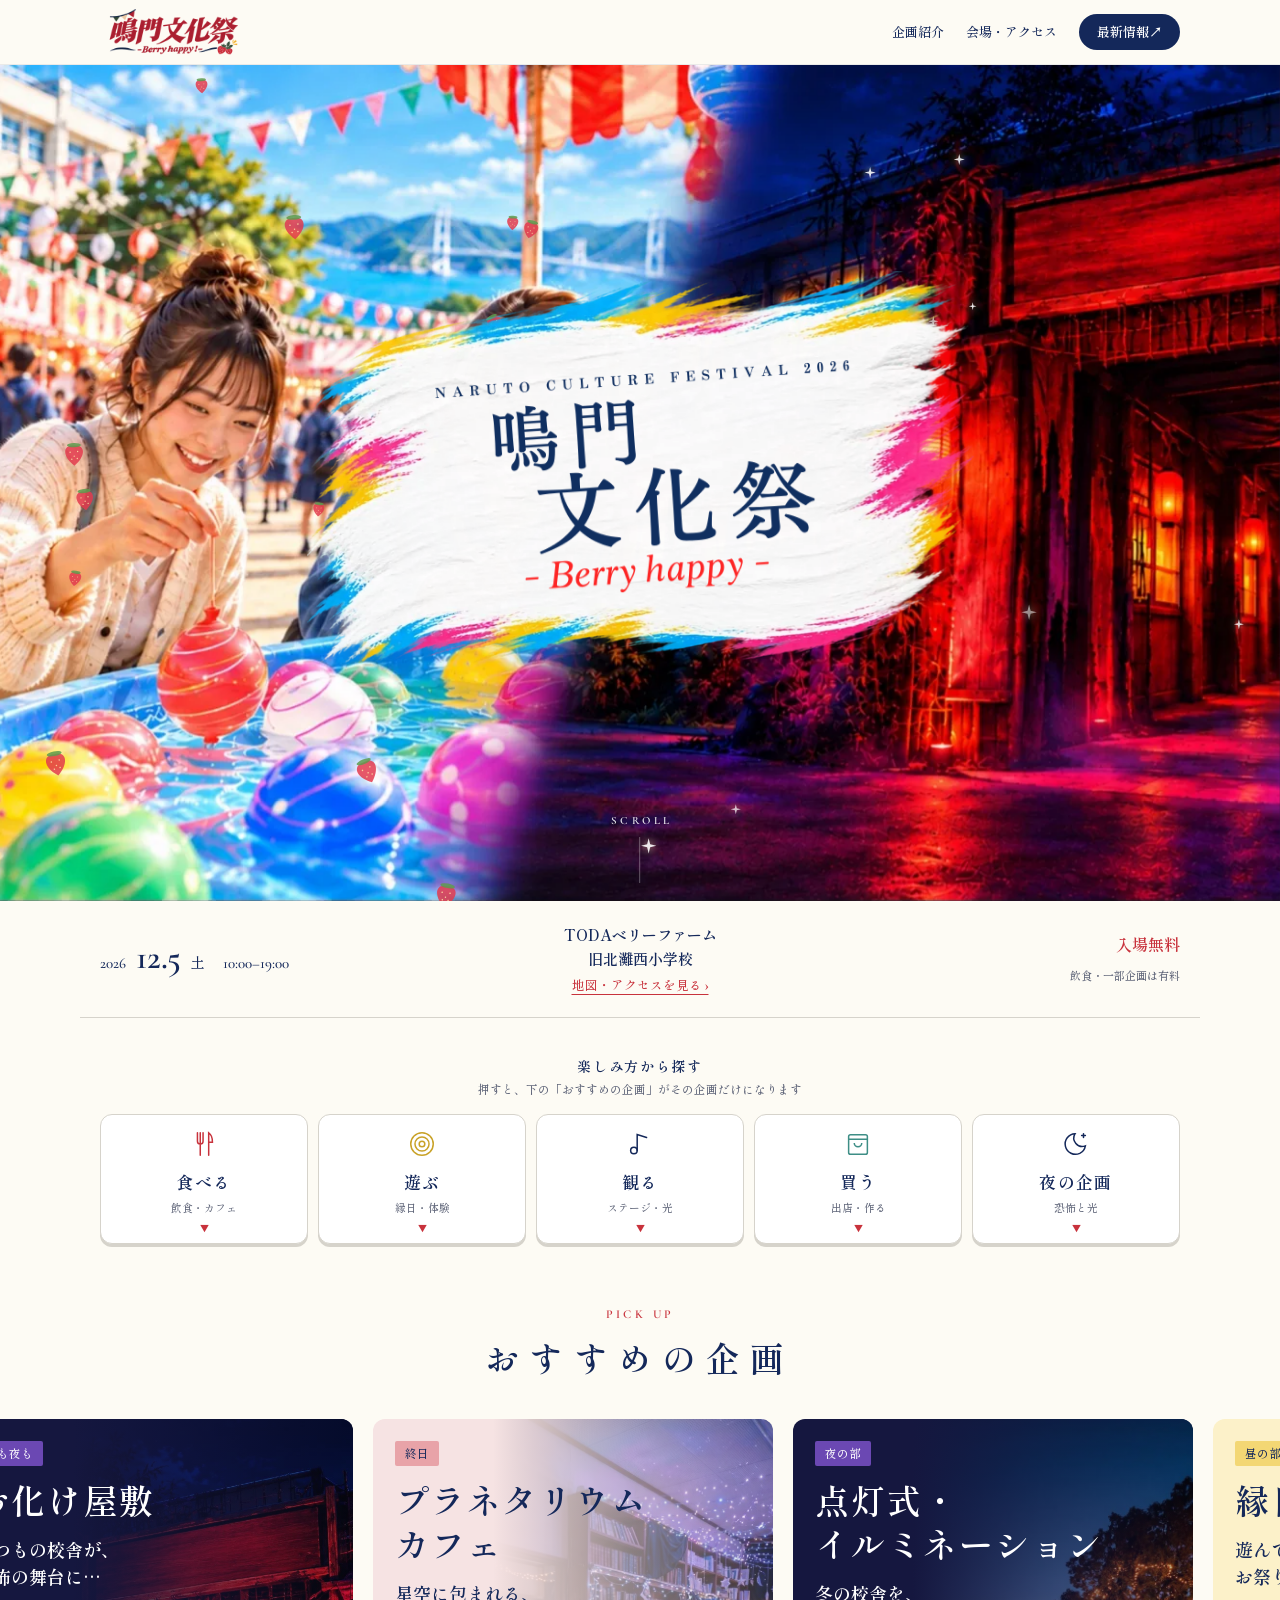
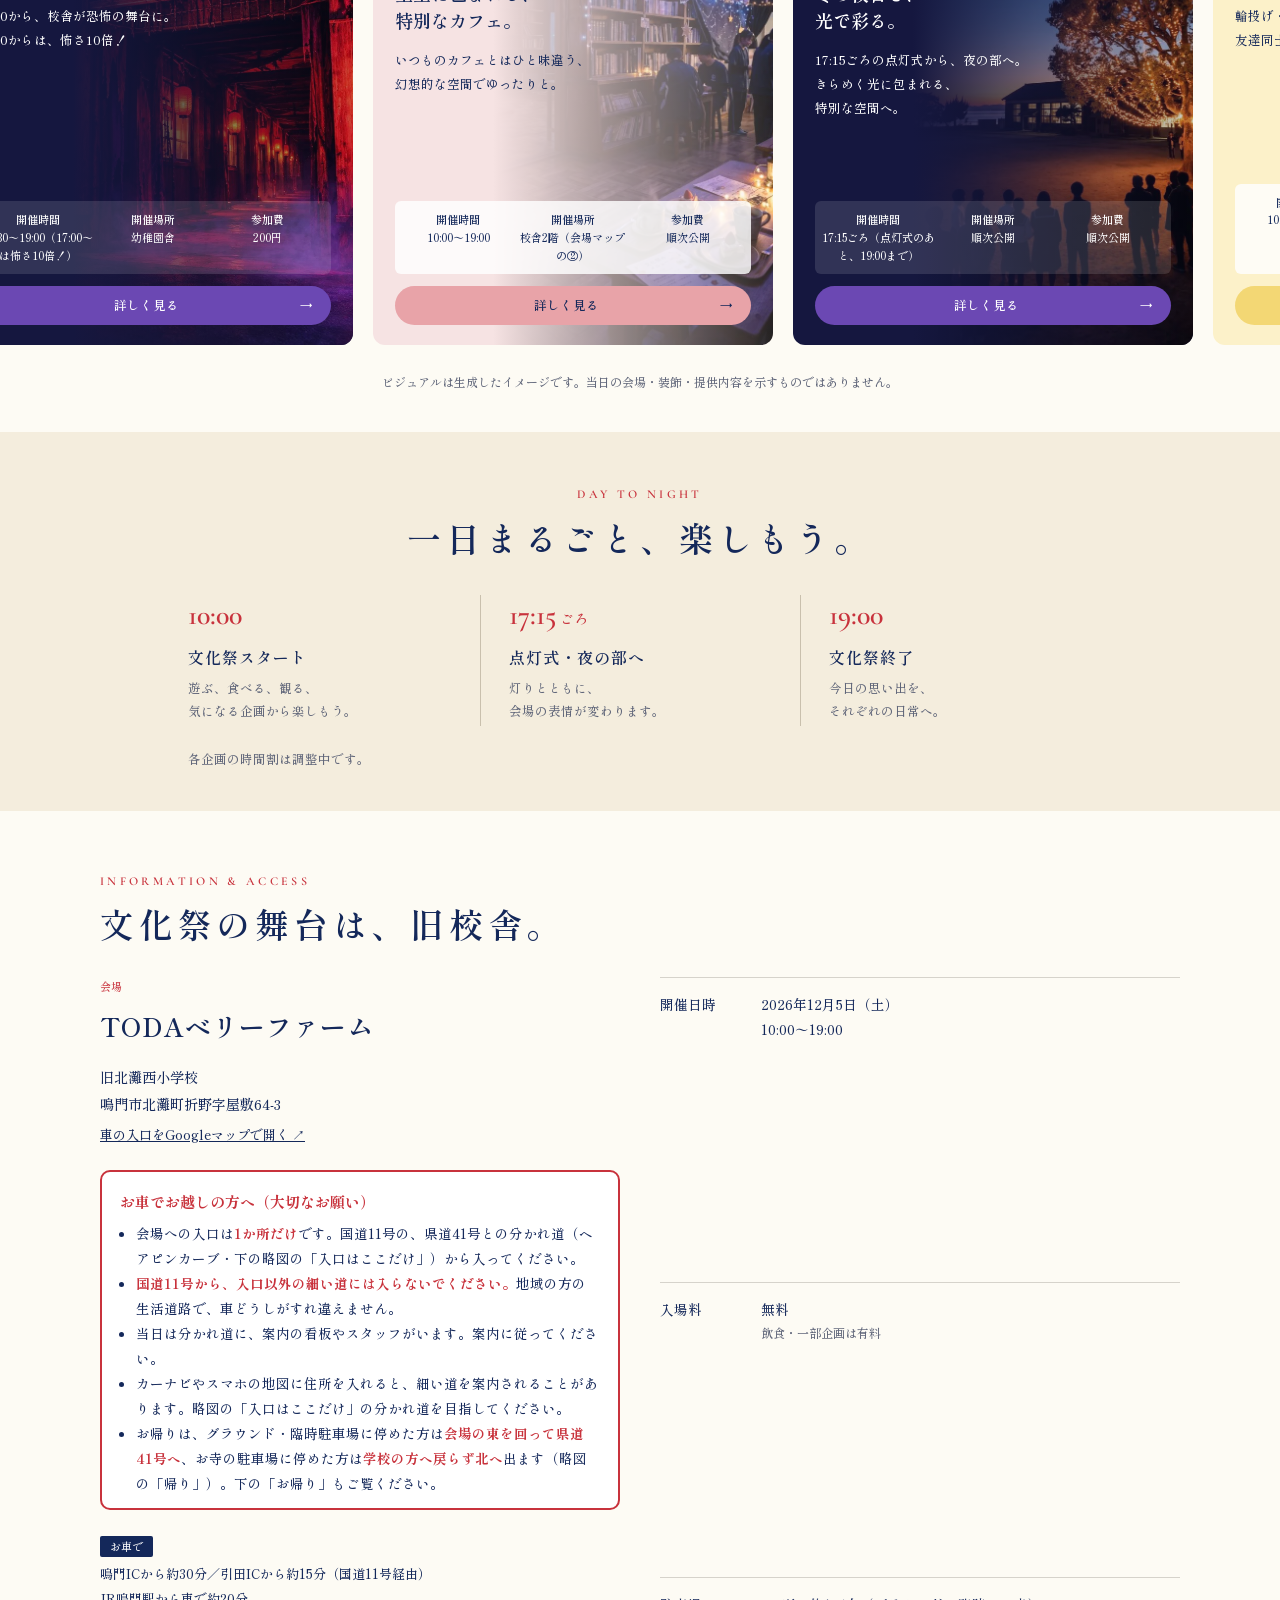
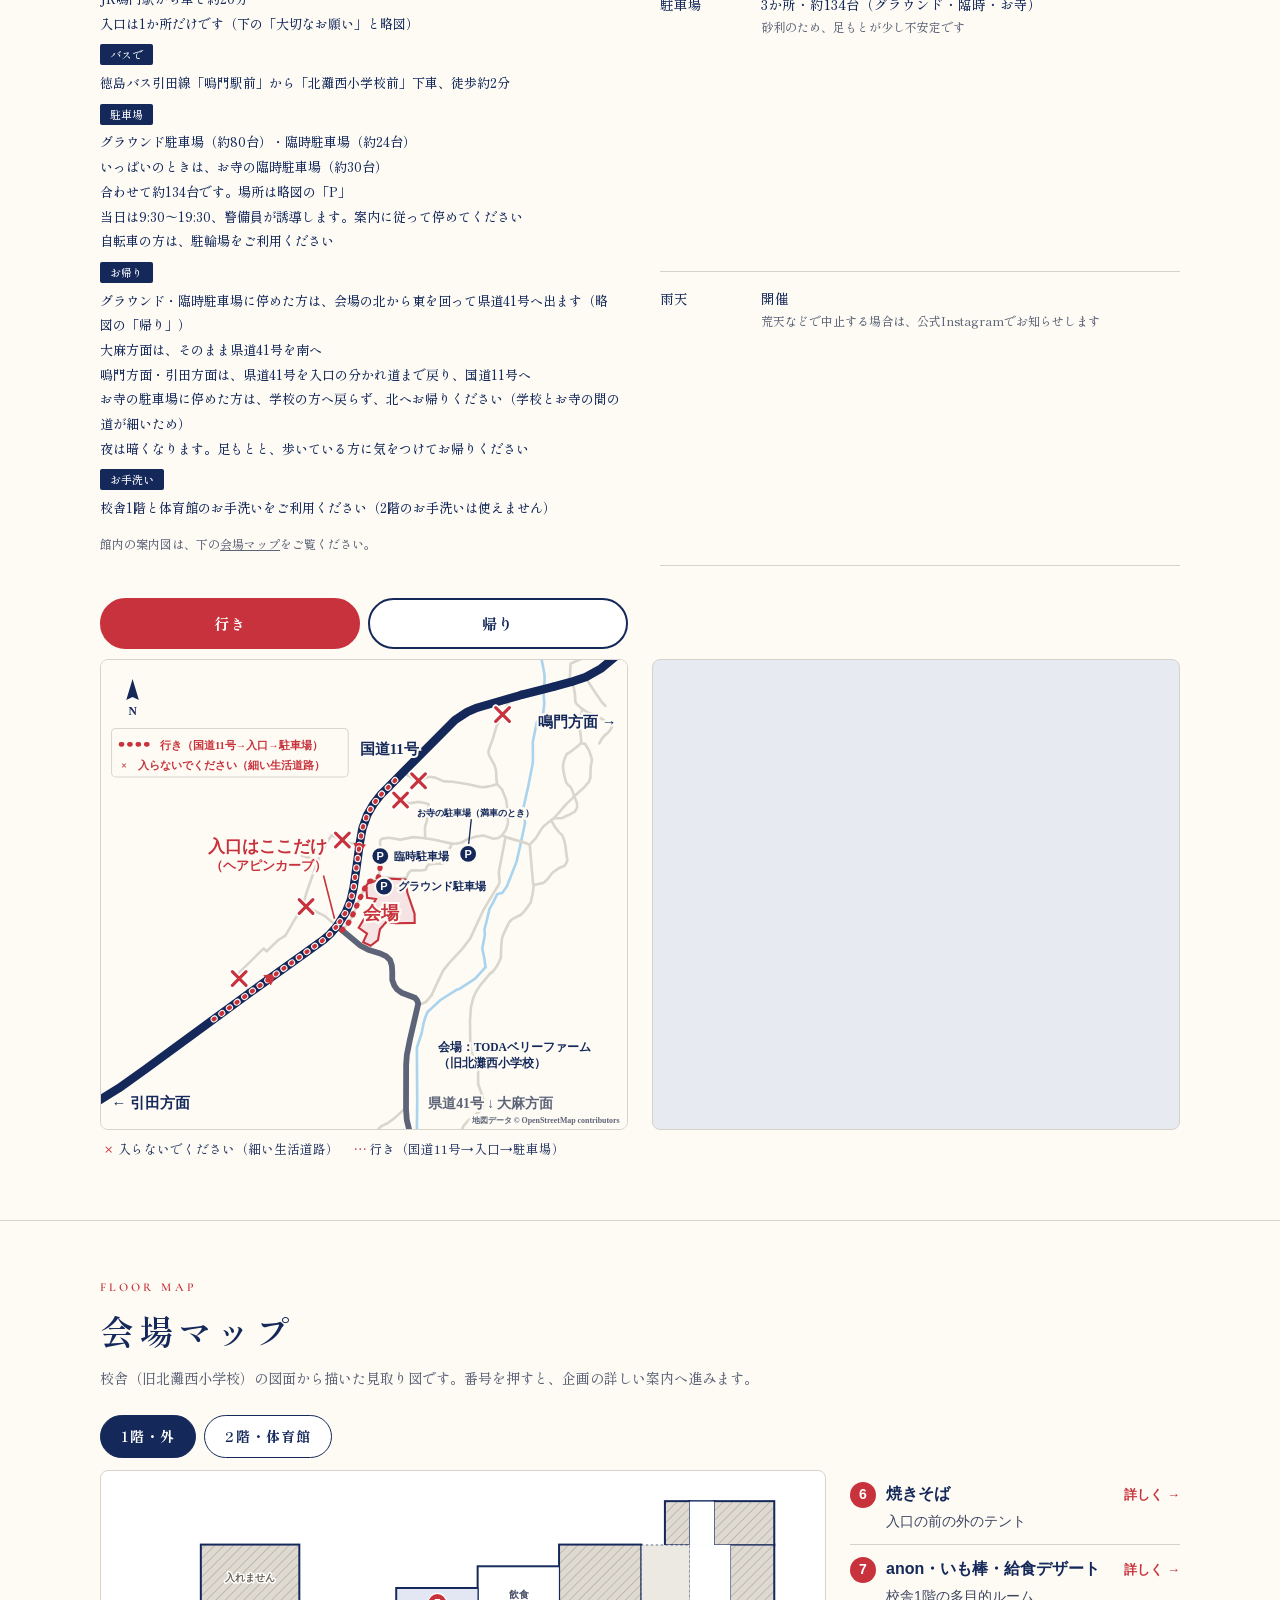
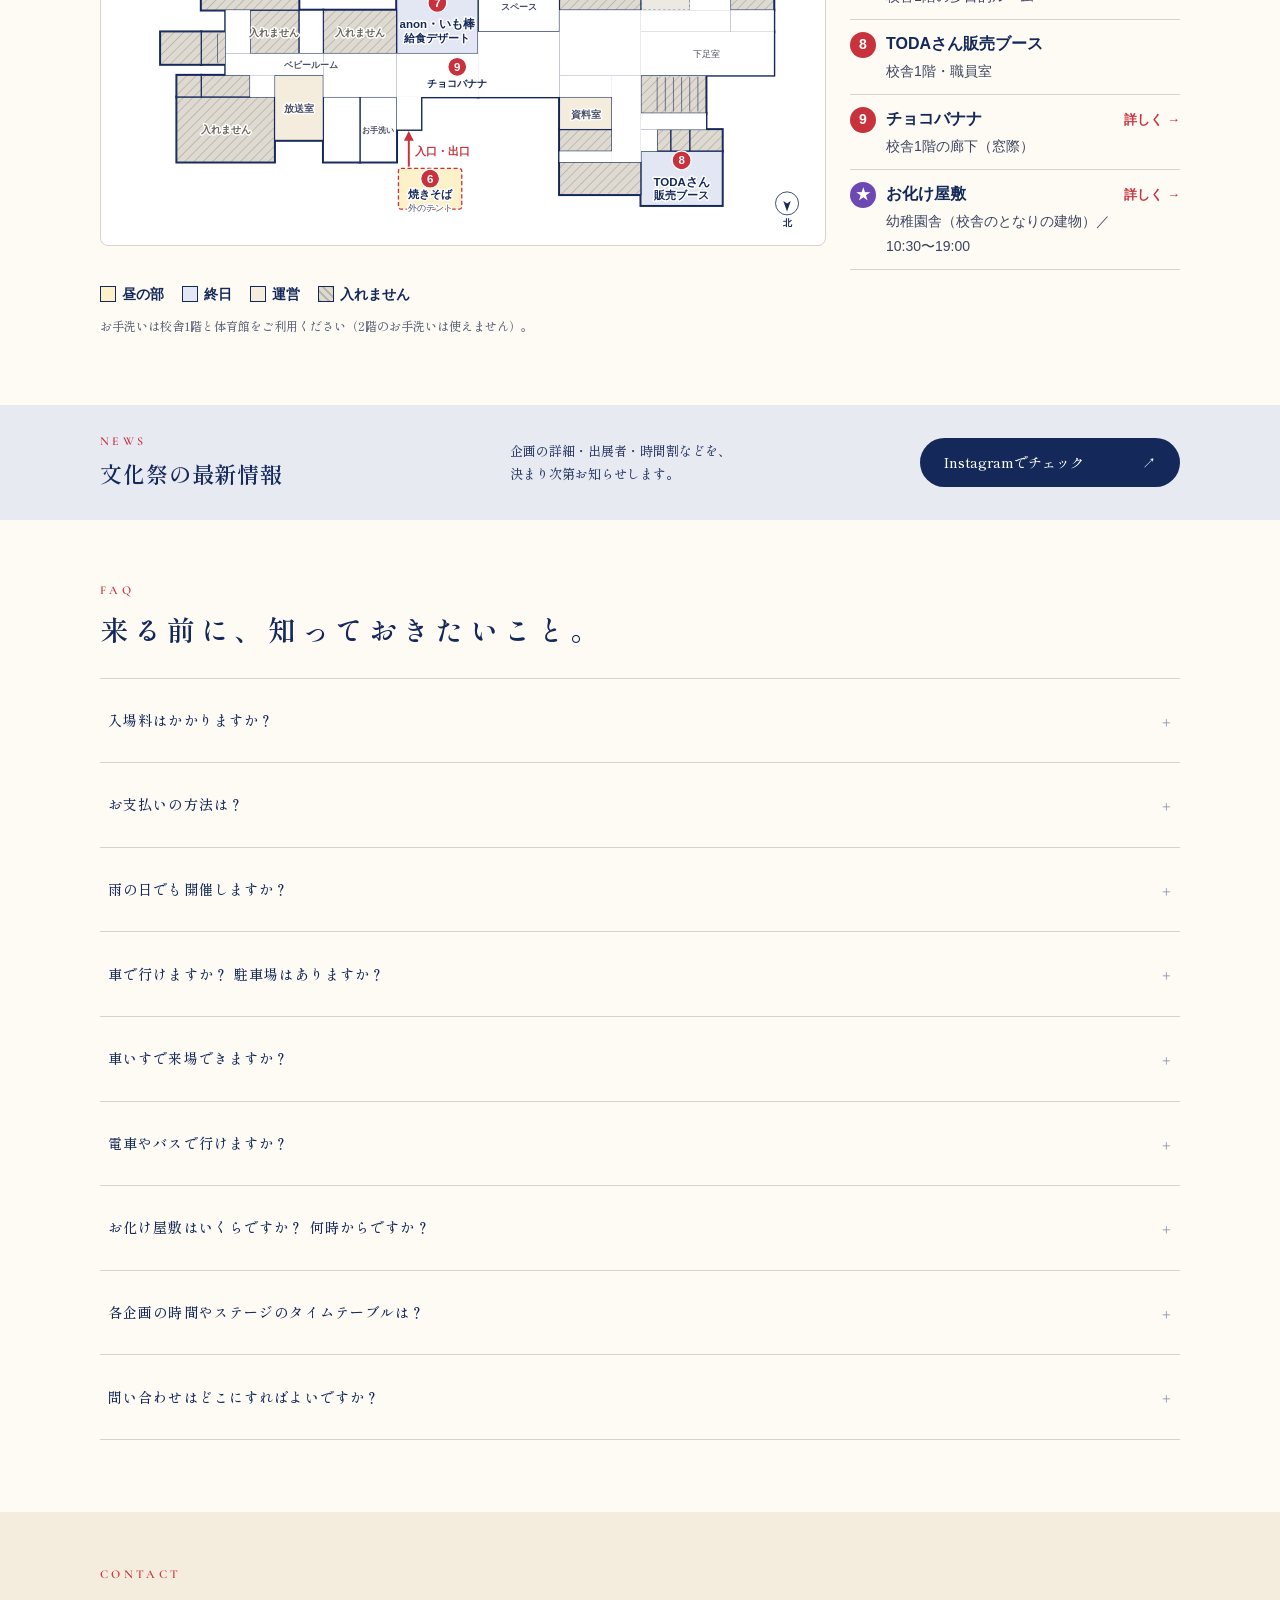
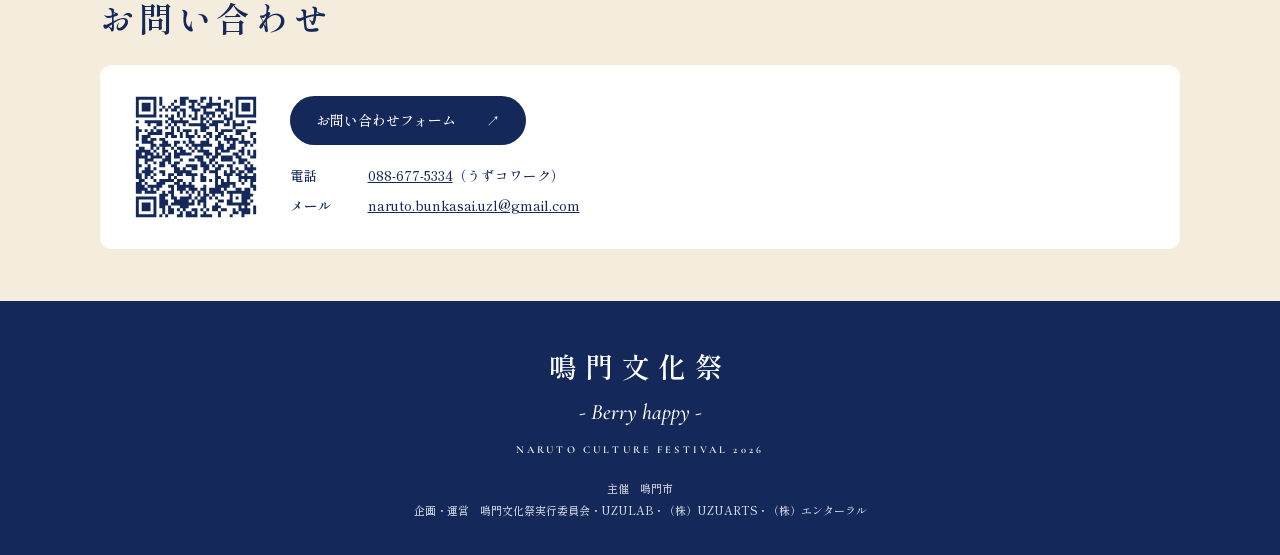
==== commit b3d46c31: "会場マップは1階・外のタブを最初に開く（本人）" ====
--- a/index.html
+++ b/index.html
@@ -752,16 +752,27 @@
   </section>
 
   <section class="floor" id="floor" aria-labelledby="floor-h">
-    <!-- 2026-11-26：会場マップ。中の図は tools/make_floor_map.py が作る（目印の間を手で直さない） -->
+    <!-- 2026-11-26：会場マップ。中の図は tools/make_floor_map.py が作る（目印の間を手で直さない）。入口のある1階を最初に開く（本人） -->
     <div class="wrap">
       <span class="eyebrow">Floor map</span>
       <h2 class="heading" id="floor-h">会場マップ</h2>
       <p class="lead">校舎（旧北灘西小学校）の図面から描いた見取り図です。番号を押すと、企画の詳しい案内へ進みます。</p>
       <div class="floor-tabs" role="tablist" aria-label="会場マップの階の切り替え">
-        <button type="button" role="tab" id="floor-tab-2" aria-controls="floor-2" aria-selected="true">2階・体育館</button>
-        <button type="button" role="tab" id="floor-tab-1" aria-controls="floor-1" aria-selected="false" tabindex="-1">1階・外</button>
+        <button type="button" role="tab" id="floor-tab-1" aria-controls="floor-1" aria-selected="true">1階・外</button>
+        <button type="button" role="tab" id="floor-tab-2" aria-controls="floor-2" aria-selected="false" tabindex="-1">2階・体育館</button>
       </div>
-      <div class="floor-panel is-active" id="floor-2" role="tabpanel" aria-labelledby="floor-tab-2">
+      <div class="floor-panel is-active" id="floor-1" role="tabpanel" aria-labelledby="floor-tab-1">
+        <h3>1階・外</h3>
+        <figure><!-- floormap:1f --><svg class="floor-svg wide" viewBox="0 0 856 430" role="img" aria-label="会場マップ 校舎1階と外。北側の入口から入る。入口の前の外のテントで焼きそば、1階の多目的ルームでanon・いも棒と給食デザート、廊下の窓際でチョコバナナ、職員室でTODAさんの販売ブース。お手洗いは1階。灰色の部屋には入れない" xmlns="http://www.w3.org/2000/svg" font-family='"Hiragino Sans","Hiragino Kaku Gothic ProN","Yu Gothic UI","Yu Gothic","Meiryo",sans-serif'><defs><pattern id="fm-hatch" width="8" height="8" patternUnits="userSpaceOnUse" patternTransform="rotate(45)"><rect width="8" height="8" fill="#DEDAD2"/><line x1="0" y1="0" x2="0" y2="8" stroke="#BDB7AB" stroke-width="2.2"/></pattern><marker id="fm-arr" viewBox="0 0 10 10" refX="5" refY="5" markerWidth="5" markerHeight="5" orient="auto"><path d="M0,0 L10,5 L0,10 z" fill="#C8323C"/></marker></defs><rect x="733.4" y="25.0" width="72.6" height="52.8" fill="none" stroke="#14285A" stroke-width="3.4"/><rect x="753.2" y="77.8" width="52.8" height="79.2" fill="none" stroke="#14285A" stroke-width="3.4"/><rect x="674.0" y="25.0" width="29.7" height="52.8" fill="none" stroke="#14285A" stroke-width="3.4"/><rect x="545.3" y="77.8" width="99.0" height="79.2" fill="none" stroke="#14285A" stroke-width="3.4"/><rect x="644.3" y="236.2" width="79.2" height="46.2" fill="none" stroke="#14285A" stroke-width="3.4"/><rect x="703.7" y="302.2" width="39.6" height="26.4" fill="none" stroke="#14285A" stroke-width="3.4"/><rect x="680.6" y="302.2" width="23.1" height="26.4" fill="none" stroke="#14285A" stroke-width="3.4"/><rect x="664.1" y="302.2" width="16.5" height="26.4" fill="none" stroke="#14285A" stroke-width="3.4"/><rect x="644.3" y="328.6" width="99.0" height="66.0" fill="none" stroke="#14285A" stroke-width="3.4"/><rect x="545.3" y="341.8" width="99.0" height="39.6" fill="none" stroke="#14285A" stroke-width="3.4"/><rect x="545.3" y="302.2" width="63.8" height="26.4" fill="none" stroke="#14285A" stroke-width="3.4"/><rect x="545.3" y="262.6" width="63.8" height="39.6" fill="none" stroke="#14285A" stroke-width="3.4"/><rect x="446.3" y="104.2" width="99.0" height="79.2" fill="none" stroke="#14285A" stroke-width="3.4"/><rect x="347.3" y="130.6" width="99.0" height="79.2" fill="none" stroke="#14285A" stroke-width="3.4"/><rect x="258.2" y="157.0" width="89.1" height="52.8" fill="none" stroke="#14285A" stroke-width="3.4"/><rect x="228.5" y="157.0" width="29.7" height="52.8" fill="none" stroke="#14285A" stroke-width="3.4"/><rect x="169.1" y="157.0" width="59.4" height="52.8" fill="none" stroke="#14285A" stroke-width="3.4"/><rect x="109.7" y="77.8" width="118.8" height="79.2" fill="none" stroke="#14285A" stroke-width="3.4"/><rect x="302.8" y="262.6" width="44.5" height="79.2" fill="none" stroke="#14285A" stroke-width="3.4"/><rect x="258.2" y="262.6" width="44.5" height="79.2" fill="none" stroke="#14285A" stroke-width="3.4"/><rect x="198.8" y="236.2" width="59.4" height="79.2" fill="none" stroke="#14285A" stroke-width="3.4"/><rect x="80.0" y="262.6" width="118.8" height="79.2" fill="none" stroke="#14285A" stroke-width="3.4"/><rect x="109.7" y="236.2" width="59.4" height="26.4" fill="none" stroke="#14285A" stroke-width="3.4"/><rect x="80.0" y="236.2" width="29.7" height="26.4" fill="none" stroke="#14285A" stroke-width="3.4"/><rect x="109.7" y="183.4" width="29.7" height="39.6" fill="none" stroke="#14285A" stroke-width="3.4"/><rect x="60.2" y="183.4" width="49.5" height="39.6" fill="none" stroke="#14285A" stroke-width="3.4"/><rect x="753.2" y="157.0" width="52.8" height="26.4" fill="none" stroke="#14285A" stroke-width="3.4"/><rect x="703.7" y="77.8" width="49.5" height="79.2" fill="none" stroke="#14285A" stroke-width="3.4"/><rect x="644.3" y="157.0" width="108.9" height="26.4" fill="none" stroke="#14285A" stroke-width="3.4"/><rect x="644.3" y="183.4" width="161.7" height="52.8" fill="none" stroke="#14285A" stroke-width="3.4"/><rect x="545.3" y="157.0" width="99.0" height="79.2" fill="none" stroke="#14285A" stroke-width="3.4"/><rect x="545.3" y="236.2" width="63.8" height="26.4" fill="none" stroke="#14285A" stroke-width="3.4"/><rect x="609.1" y="236.2" width="35.2" height="105.6" fill="none" stroke="#14285A" stroke-width="3.4"/><rect x="545.3" y="328.6" width="63.8" height="13.2" fill="none" stroke="#14285A" stroke-width="3.4"/><rect x="644.3" y="282.4" width="79.2" height="19.8" fill="none" stroke="#14285A" stroke-width="3.4"/><rect x="644.3" y="302.2" width="19.8" height="26.4" fill="none" stroke="#14285A" stroke-width="3.4"/><rect x="703.7" y="25.0" width="29.7" height="52.8" fill="none" stroke="#14285A" stroke-width="3.4"/><rect x="446.3" y="183.4" width="99.0" height="79.2" fill="none" stroke="#14285A" stroke-width="3.4"/><rect x="347.3" y="209.8" width="99.0" height="52.8" fill="none" stroke="#14285A" stroke-width="3.4"/><rect x="258.2" y="209.8" width="89.1" height="52.8" fill="none" stroke="#14285A" stroke-width="3.4"/><rect x="347.3" y="262.6" width="29.7" height="39.6" fill="none" stroke="#14285A" stroke-width="3.4"/><rect x="139.4" y="209.8" width="118.8" height="26.4" fill="none" stroke="#14285A" stroke-width="3.4"/><rect x="169.1" y="236.2" width="29.7" height="26.4" fill="none" stroke="#14285A" stroke-width="3.4"/><rect x="139.4" y="157.0" width="29.7" height="52.8" fill="none" stroke="#14285A" stroke-width="3.4"/><rect x="733.4" y="25.0" width="72.6" height="52.8" fill="url(#fm-hatch)" stroke="#14285A" stroke-width="1.4"/><rect x="753.2" y="77.8" width="52.8" height="79.2" fill="url(#fm-hatch)" stroke="#14285A" stroke-width="1.4"/><rect x="674.0" y="25.0" width="29.7" height="52.8" fill="url(#fm-hatch)" stroke="#14285A" stroke-width="1.4"/><rect x="644.3" y="77.8" width="59.4" height="79.2" fill="#ECE9E2" stroke="#14285A" stroke-width="0.8" stroke-dasharray="3 3"/><rect x="545.3" y="77.8" width="99.0" height="79.2" fill="url(#fm-hatch)" stroke="#14285A" stroke-width="1.4"/><rect x="644.3" y="236.2" width="79.2" height="46.2" fill="url(#fm-hatch)" stroke="#14285A" stroke-width="1.4"/><line x1="713.6" y1="238.4" x2="713.6" y2="280.2" stroke="#14285A" stroke-width=".7"/><line x1="703.7" y1="238.4" x2="703.7" y2="280.2" stroke="#14285A" stroke-width=".7"/><line x1="693.8" y1="238.4" x2="693.8" y2="280.2" stroke="#14285A" stroke-width=".7"/><line x1="683.9" y1="238.4" x2="683.9" y2="280.2" stroke="#14285A" stroke-width=".7"/><line x1="674.0" y1="238.4" x2="674.0" y2="280.2" stroke="#14285A" stroke-width=".7"/><line x1="664.1" y1="238.4" x2="664.1" y2="280.2" stroke="#14285A" stroke-width=".7"/><rect x="703.7" y="302.2" width="39.6" height="26.4" fill="url(#fm-hatch)" stroke="#14285A" stroke-width="1.4"/><rect x="680.6" y="302.2" width="23.1" height="26.4" fill="url(#fm-hatch)" stroke="#14285A" stroke-width="1.4"/><rect x="664.1" y="302.2" width="16.5" height="26.4" fill="url(#fm-hatch)" stroke="#14285A" stroke-width="1.4"/><rect x="644.3" y="328.6" width="99.0" height="66.0" fill="#E3E7F4" stroke="#14285A" stroke-width="1.4"/><rect x="545.3" y="341.8" width="99.0" height="39.6" fill="url(#fm-hatch)" stroke="#14285A" stroke-width="1.4"/><rect x="545.3" y="302.2" width="63.8" height="26.4" fill="url(#fm-hatch)" stroke="#14285A" stroke-width="1.4"/><rect x="545.3" y="262.6" width="63.8" height="39.6" fill="#F4EDDD" stroke="#14285A" stroke-width="1.4"/><rect x="446.3" y="104.2" width="99.0" height="79.2" fill="#FFFFFF" stroke="#14285A" stroke-width="1.4"/><rect x="347.3" y="130.6" width="99.0" height="79.2" fill="#E3E7F4" stroke="#14285A" stroke-width="1.4"/><rect x="258.2" y="157.0" width="89.1" height="52.8" fill="url(#fm-hatch)" stroke="#14285A" stroke-width="1.4"/><rect x="228.5" y="157.0" width="29.7" height="52.8" fill="#FFFFFF" stroke="#14285A" stroke-width="1.4"/><rect x="169.1" y="157.0" width="59.4" height="52.8" fill="url(#fm-hatch)" stroke="#14285A" stroke-width="1.4"/><rect x="109.7" y="77.8" width="118.8" height="79.2" fill="url(#fm-hatch)" stroke="#14285A" stroke-width="1.4"/><rect x="302.8" y="262.6" width="44.5" height="79.2" fill="#FFFFFF" stroke="#14285A" stroke-width="1.4"/><rect x="258.2" y="262.6" width="44.5" height="79.2" fill="#FFFFFF" stroke="#14285A" stroke-width="1.4"/><rect x="198.8" y="236.2" width="59.4" height="79.2" fill="#F4EDDD" stroke="#14285A" stroke-width="1.4"/><rect x="80.0" y="262.6" width="118.8" height="79.2" fill="url(#fm-hatch)" stroke="#14285A" stroke-width="1.4"/><rect x="109.7" y="236.2" width="59.4" height="26.4" fill="url(#fm-hatch)" stroke="#14285A" stroke-width="1.4"/><rect x="80.0" y="236.2" width="29.7" height="26.4" fill="url(#fm-hatch)" stroke="#14285A" stroke-width="1.4"/><rect x="109.7" y="183.4" width="29.7" height="39.6" fill="url(#fm-hatch)" stroke="#14285A" stroke-width="1.4"/><line x1="129.5" y1="185.6" x2="129.5" y2="220.8" stroke="#14285A" stroke-width=".7"/><rect x="60.2" y="183.4" width="49.5" height="39.6" fill="url(#fm-hatch)" stroke="#14285A" stroke-width="1.4"/><rect x="753.2" y="157.0" width="52.8" height="26.4" fill="#FFFFFF"/><rect x="703.7" y="77.8" width="49.5" height="79.2" fill="#FFFFFF"/><rect x="644.3" y="157.0" width="108.9" height="26.4" fill="#FFFFFF"/><rect x="644.3" y="183.4" width="161.7" height="52.8" fill="#FFFFFF"/><rect x="545.3" y="157.0" width="99.0" height="79.2" fill="#FFFFFF"/><rect x="545.3" y="236.2" width="63.8" height="26.4" fill="#FFFFFF"/><rect x="609.1" y="236.2" width="35.2" height="105.6" fill="#FFFFFF"/><rect x="545.3" y="328.6" width="63.8" height="13.2" fill="#FFFFFF"/><rect x="644.3" y="282.4" width="79.2" height="19.8" fill="#FFFFFF"/><rect x="644.3" y="302.2" width="19.8" height="26.4" fill="#FFFFFF"/><rect x="703.7" y="25.0" width="29.7" height="52.8" fill="#FFFFFF"/><rect x="446.3" y="183.4" width="99.0" height="79.2" fill="#FFFFFF"/><rect x="347.3" y="209.8" width="99.0" height="52.8" fill="#FFFFFF"/><rect x="258.2" y="209.8" width="89.1" height="52.8" fill="#FFFFFF"/><rect x="347.3" y="262.6" width="29.7" height="39.6" fill="#FFFFFF"/><rect x="139.4" y="209.8" width="118.8" height="26.4" fill="#FFFFFF"/><rect x="169.1" y="236.2" width="29.7" height="26.4" fill="#FFFFFF"/><rect x="139.4" y="157.0" width="29.7" height="52.8" fill="#FFFFFF"/><rect x="349.5" y="349.5" width="77.0" height="49.5" fill="#FCF1C9" stroke="#C8323C" stroke-width="1.6" rx="3" stroke-dasharray="5 3"/><text x="693.8" y="370.6" font-size="14.0" fill="#14285A" font-weight="700" text-anchor="middle" stroke="#fff" stroke-width="3.5" stroke-linejoin="round" paint-order="stroke">TODAさん</text><text x="693.8" y="386.6" font-size="13.0" fill="#14285A" font-weight="700" text-anchor="middle" stroke="#fff" stroke-width="3.5" stroke-linejoin="round" paint-order="stroke">販売ブース</text><circle cx="693.8" cy="339.6" r="11.5" fill="#C8323C" stroke="#fff" stroke-width="1.5"/><text x="693.8" y="344.6" font-size="14" font-weight="700" fill="#fff" text-anchor="middle">8</text><text x="577.2" y="287.6" font-size="12.5" fill="#4A5068" font-weight="700" text-anchor="middle" stroke="#fff" stroke-width="3.5" stroke-linejoin="round" paint-order="stroke">資料室</text><text x="495.8" y="141.8" font-size="12.5" fill="#4A5068" font-weight="700" text-anchor="middle" stroke="#fff" stroke-width="3.5" stroke-linejoin="round" paint-order="stroke">飲食</text><text x="495.8" y="156.3" font-size="11.5" fill="#4A5068" font-weight="700" text-anchor="middle" stroke="#fff" stroke-width="3.5" stroke-linejoin="round" paint-order="stroke">スペース</text><text x="396.8" y="179.2" font-size="14.0" fill="#14285A" font-weight="700" text-anchor="middle" stroke="#fff" stroke-width="3.5" stroke-linejoin="round" paint-order="stroke">anon・いも棒</text><text x="396.8" y="195.2" font-size="13.0" fill="#14285A" font-weight="700" text-anchor="middle" stroke="#fff" stroke-width="3.5" stroke-linejoin="round" paint-order="stroke">給食デザート</text><a href="kikaku/?program=shop"><circle cx="396.8" cy="148.2" r="11.5" fill="#C8323C" stroke="#fff" stroke-width="1.5"/><text x="396.8" y="153.2" font-size="14" font-weight="700" fill="#fff" text-anchor="middle">7</text></a><text x="302.8" y="187.9" font-size="12" fill="#6A6359" font-weight="700" text-anchor="middle" stroke="#fff" stroke-width="3.5" stroke-linejoin="round" paint-order="stroke">入れません</text><text x="243.4" y="227.0" font-size="11.5" fill="#4A5068" font-weight="700" text-anchor="middle" stroke="#fff" stroke-width="3.5" stroke-linejoin="round" paint-order="stroke">ベビールーム</text><text x="198.8" y="187.9" font-size="12" fill="#6A6359" font-weight="700" text-anchor="middle" stroke="#fff" stroke-width="3.5" stroke-linejoin="round" paint-order="stroke">入れません</text><text x="169.1" y="121.9" font-size="12" fill="#6A6359" font-weight="700" text-anchor="middle" stroke="#fff" stroke-width="3.5" stroke-linejoin="round" paint-order="stroke">入れません</text><text x="325.0" y="306.2" font-size="10" fill="#4A5068" font-weight="700" text-anchor="middle" stroke="#fff" stroke-width="3.5" stroke-linejoin="round" paint-order="stroke">お手洗い</text><text x="228.5" y="281.0" font-size="12.5" fill="#4A5068" font-weight="700" text-anchor="middle" stroke="#fff" stroke-width="3.5" stroke-linejoin="round" paint-order="stroke">放送室</text><text x="139.4" y="306.7" font-size="12" fill="#6A6359" font-weight="700" text-anchor="middle" stroke="#fff" stroke-width="3.5" stroke-linejoin="round" paint-order="stroke">入れません</text><text x="388.0" y="385.9" font-size="13" fill="#14285A" font-weight="700" text-anchor="middle" stroke="#fff" stroke-width="3.5" stroke-linejoin="round" paint-order="stroke">焼きそば</text><text x="388.0" y="400.9" font-size="11" fill="#4A5068" font-weight="500" text-anchor="middle" stroke="#fff" stroke-width="3.5" stroke-linejoin="round" paint-order="stroke">外のテント</text><a href="kikaku/?program=shop"><circle cx="388.0" cy="361.9" r="11.5" fill="#C8323C" stroke="#fff" stroke-width="1.5"/><text x="388.0" y="366.9" font-size="14" font-weight="700" fill="#fff" text-anchor="middle">6</text></a><path d="M362.1,347.3 L362.1,309.9" stroke="#C8323C" stroke-width="2.4" marker-end="url(#fm-arr)"/><text x="370.1" y="333.6" font-size="13" fill="#C8323C" font-weight="700" text-anchor="start" stroke="#fff" stroke-width="3.5" stroke-linejoin="round" paint-order="stroke">入口・出口</text><text x="421.0" y="250.0" font-size="12.5" fill="#14285A" font-weight="700" text-anchor="middle" stroke="#fff" stroke-width="3.5" stroke-linejoin="round" paint-order="stroke">チョコバナナ</text><a href="kikaku/?program=shop"><circle cx="421.0" cy="226.0" r="11.5" fill="#C8323C" stroke="#fff" stroke-width="1.5"/><text x="421.0" y="231.0" font-size="14" font-weight="700" fill="#fff" text-anchor="middle">9</text></a><text x="724.6" y="213.8" font-size="11.5" fill="#4A5068" font-weight="500" text-anchor="middle" stroke="#fff" stroke-width="3.5" stroke-linejoin="round" paint-order="stroke">下足室</text><g transform="translate(822,392)"><circle r="14" fill="#fff" stroke="#14285A" stroke-width="1"/><g transform="rotate(0)"><path d="M0,10 L-4.5,-3 L0,0 L4.5,-3 z" fill="#14285A"/></g><text x="0" y="28" font-size="11" font-weight="700" text-anchor="middle" fill="#14285A">北</text></g></svg><svg class="floor-svg tall" viewBox="0 0 370 796" role="img" aria-label="会場マップ 校舎1階と外。北側の入口から入る。入口の前の外のテントで焼きそば、1階の多目的ルームでanon・いも棒と給食デザート、廊下の窓際でチョコバナナ、職員室でTODAさんの販売ブース。お手洗いは1階。灰色の部屋には入れない" xmlns="http://www.w3.org/2000/svg" font-family='"Hiragino Sans","Hiragino Kaku Gothic ProN","Yu Gothic UI","Yu Gothic","Meiryo",sans-serif'><defs><pattern id="fm-hatch" width="8" height="8" patternUnits="userSpaceOnUse" patternTransform="rotate(45)"><rect width="8" height="8" fill="#DEDAD2"/><line x1="0" y1="0" x2="0" y2="8" stroke="#BDB7AB" stroke-width="2.2"/></pattern><marker id="fm-arr" viewBox="0 0 10 10" refX="5" refY="5" markerWidth="5" markerHeight="5" orient="auto"><path d="M0,0 L10,5 L0,10 z" fill="#C8323C"/></marker></defs><rect x="301.6" y="681.1" width="49.0" height="67.3" fill="none" stroke="#14285A" stroke-width="3.4"/><rect x="228.2" y="699.4" width="73.4" height="49.0" fill="none" stroke="#14285A" stroke-width="3.4"/><rect x="301.6" y="626.0" width="49.0" height="27.5" fill="none" stroke="#14285A" stroke-width="3.4"/><rect x="228.2" y="506.7" width="73.4" height="91.8" fill="none" stroke="#14285A" stroke-width="3.4"/><rect x="111.9" y="598.5" width="42.8" height="73.4" fill="none" stroke="#14285A" stroke-width="3.4"/><rect x="69.1" y="653.5" width="24.5" height="36.7" fill="none" stroke="#14285A" stroke-width="3.4"/><rect x="69.1" y="632.1" width="24.5" height="21.4" fill="none" stroke="#14285A" stroke-width="3.4"/><rect x="69.1" y="616.8" width="24.5" height="15.3" fill="none" stroke="#14285A" stroke-width="3.4"/><rect x="7.9" y="598.5" width="61.2" height="91.8" fill="none" stroke="#14285A" stroke-width="3.4"/><rect x="20.1" y="506.7" width="36.7" height="91.8" fill="none" stroke="#14285A" stroke-width="3.4"/><rect x="69.1" y="506.7" width="24.5" height="59.2" fill="none" stroke="#14285A" stroke-width="3.4"/><rect x="93.6" y="506.7" width="36.7" height="59.2" fill="none" stroke="#14285A" stroke-width="3.4"/><rect x="203.7" y="414.9" width="73.4" height="91.8" fill="none" stroke="#14285A" stroke-width="3.4"/><rect x="179.2" y="323.1" width="73.4" height="91.8" fill="none" stroke="#14285A" stroke-width="3.4"/><rect x="179.2" y="240.4" width="49.0" height="82.6" fill="none" stroke="#14285A" stroke-width="3.4"/><rect x="179.2" y="212.9" width="49.0" height="27.5" fill="none" stroke="#14285A" stroke-width="3.4"/><rect x="179.2" y="157.8" width="49.0" height="55.1" fill="none" stroke="#14285A" stroke-width="3.4"/><rect x="228.2" y="102.7" width="73.4" height="110.2" fill="none" stroke="#14285A" stroke-width="3.4"/><rect x="56.8" y="281.8" width="73.4" height="41.3" fill="none" stroke="#14285A" stroke-width="3.4"/><rect x="56.8" y="240.4" width="73.4" height="41.3" fill="none" stroke="#14285A" stroke-width="3.4"/><rect x="81.3" y="185.4" width="73.4" height="55.1" fill="none" stroke="#14285A" stroke-width="3.4"/><rect x="56.8" y="75.2" width="73.4" height="110.2" fill="none" stroke="#14285A" stroke-width="3.4"/><rect x="130.3" y="102.7" width="24.5" height="55.1" fill="none" stroke="#14285A" stroke-width="3.4"/><rect x="130.3" y="75.2" width="24.5" height="27.5" fill="none" stroke="#14285A" stroke-width="3.4"/><rect x="167.0" y="102.7" width="36.7" height="27.5" fill="none" stroke="#14285A" stroke-width="3.4"/><rect x="167.0" y="56.8" width="36.7" height="45.9" fill="none" stroke="#14285A" stroke-width="3.4"/><rect x="203.7" y="699.4" width="24.5" height="49.0" fill="none" stroke="#14285A" stroke-width="3.4"/><rect x="228.2" y="653.5" width="73.4" height="45.9" fill="none" stroke="#14285A" stroke-width="3.4"/><rect x="203.7" y="598.5" width="24.5" height="101.0" fill="none" stroke="#14285A" stroke-width="3.4"/><rect x="154.8" y="598.5" width="49.0" height="149.9" fill="none" stroke="#14285A" stroke-width="3.4"/><rect x="154.8" y="506.7" width="73.4" height="91.8" fill="none" stroke="#14285A" stroke-width="3.4"/><rect x="130.3" y="506.7" width="24.5" height="59.2" fill="none" stroke="#14285A" stroke-width="3.4"/><rect x="56.8" y="565.8" width="97.9" height="32.6" fill="none" stroke="#14285A" stroke-width="3.4"/><rect x="56.8" y="506.7" width="12.2" height="59.2" fill="none" stroke="#14285A" stroke-width="3.4"/><rect x="93.6" y="598.5" width="18.4" height="73.4" fill="none" stroke="#14285A" stroke-width="3.4"/><rect x="69.1" y="598.5" width="24.5" height="18.4" fill="none" stroke="#14285A" stroke-width="3.4"/><rect x="301.6" y="653.5" width="49.0" height="27.5" fill="none" stroke="#14285A" stroke-width="3.4"/><rect x="130.3" y="414.9" width="73.4" height="91.8" fill="none" stroke="#14285A" stroke-width="3.4"/><rect x="130.3" y="323.1" width="49.0" height="91.8" fill="none" stroke="#14285A" stroke-width="3.4"/><rect x="130.3" y="240.4" width="49.0" height="82.6" fill="none" stroke="#14285A" stroke-width="3.4"/><rect x="93.6" y="323.1" width="36.7" height="27.5" fill="none" stroke="#14285A" stroke-width="3.4"/><rect x="154.8" y="130.3" width="24.5" height="110.2" fill="none" stroke="#14285A" stroke-width="3.4"/><rect x="130.3" y="157.8" width="24.5" height="27.5" fill="none" stroke="#14285A" stroke-width="3.4"/><rect x="179.2" y="130.3" width="49.0" height="27.5" fill="none" stroke="#14285A" stroke-width="3.4"/><rect x="301.6" y="681.1" width="49.0" height="67.3" fill="url(#fm-hatch)" stroke="#14285A" stroke-width="1.4"/><rect x="228.2" y="699.4" width="73.4" height="49.0" fill="url(#fm-hatch)" stroke="#14285A" stroke-width="1.4"/><rect x="301.6" y="626.0" width="49.0" height="27.5" fill="url(#fm-hatch)" stroke="#14285A" stroke-width="1.4"/><rect x="228.2" y="598.5" width="73.4" height="55.1" fill="#ECE9E2" stroke="#14285A" stroke-width="0.8" stroke-dasharray="3 3"/><rect x="228.2" y="506.7" width="73.4" height="91.8" fill="url(#fm-hatch)" stroke="#14285A" stroke-width="1.4"/><rect x="111.9" y="598.5" width="42.8" height="73.4" fill="url(#fm-hatch)" stroke="#14285A" stroke-width="1.4"/><line x1="152.7" y1="662.7" x2="114.0" y2="662.7" stroke="#14285A" stroke-width=".7"/><line x1="152.7" y1="653.5" x2="114.0" y2="653.5" stroke="#14285A" stroke-width=".7"/><line x1="152.7" y1="644.4" x2="114.0" y2="644.4" stroke="#14285A" stroke-width=".7"/><line x1="152.7" y1="635.2" x2="114.0" y2="635.2" stroke="#14285A" stroke-width=".7"/><line x1="152.7" y1="626.0" x2="114.0" y2="626.0" stroke="#14285A" stroke-width=".7"/><line x1="152.7" y1="616.8" x2="114.0" y2="616.8" stroke="#14285A" stroke-width=".7"/><rect x="69.1" y="653.5" width="24.5" height="36.7" fill="url(#fm-hatch)" stroke="#14285A" stroke-width="1.4"/><rect x="69.1" y="632.1" width="24.5" height="21.4" fill="url(#fm-hatch)" stroke="#14285A" stroke-width="1.4"/><rect x="69.1" y="616.8" width="24.5" height="15.3" fill="url(#fm-hatch)" stroke="#14285A" stroke-width="1.4"/><rect x="7.9" y="598.5" width="61.2" height="91.8" fill="#E3E7F4" stroke="#14285A" stroke-width="1.4"/><rect x="20.1" y="506.7" width="36.7" height="91.8" fill="url(#fm-hatch)" stroke="#14285A" stroke-width="1.4"/><rect x="69.1" y="506.7" width="24.5" height="59.2" fill="url(#fm-hatch)" stroke="#14285A" stroke-width="1.4"/><rect x="93.6" y="506.7" width="36.7" height="59.2" fill="#F4EDDD" stroke="#14285A" stroke-width="1.4"/><rect x="203.7" y="414.9" width="73.4" height="91.8" fill="#FFFFFF" stroke="#14285A" stroke-width="1.4"/><rect x="179.2" y="323.1" width="73.4" height="91.8" fill="#E3E7F4" stroke="#14285A" stroke-width="1.4"/><rect x="179.2" y="240.4" width="49.0" height="82.6" fill="url(#fm-hatch)" stroke="#14285A" stroke-width="1.4"/><rect x="179.2" y="212.9" width="49.0" height="27.5" fill="#FFFFFF" stroke="#14285A" stroke-width="1.4"/><rect x="179.2" y="157.8" width="49.0" height="55.1" fill="url(#fm-hatch)" stroke="#14285A" stroke-width="1.4"/><rect x="228.2" y="102.7" width="73.4" height="110.2" fill="url(#fm-hatch)" stroke="#14285A" stroke-width="1.4"/><rect x="56.8" y="281.8" width="73.4" height="41.3" fill="#FFFFFF" stroke="#14285A" stroke-width="1.4"/><rect x="56.8" y="240.4" width="73.4" height="41.3" fill="#FFFFFF" stroke="#14285A" stroke-width="1.4"/><rect x="81.3" y="185.4" width="73.4" height="55.1" fill="#F4EDDD" stroke="#14285A" stroke-width="1.4"/><rect x="56.8" y="75.2" width="73.4" height="110.2" fill="url(#fm-hatch)" stroke="#14285A" stroke-width="1.4"/><rect x="130.3" y="102.7" width="24.5" height="55.1" fill="url(#fm-hatch)" stroke="#14285A" stroke-width="1.4"/><rect x="130.3" y="75.2" width="24.5" height="27.5" fill="url(#fm-hatch)" stroke="#14285A" stroke-width="1.4"/><rect x="167.0" y="102.7" width="36.7" height="27.5" fill="url(#fm-hatch)" stroke="#14285A" stroke-width="1.4"/><line x1="201.7" y1="121.1" x2="169.0" y2="121.1" stroke="#14285A" stroke-width=".7"/><rect x="167.0" y="56.8" width="36.7" height="45.9" fill="url(#fm-hatch)" stroke="#14285A" stroke-width="1.4"/><rect x="203.7" y="699.4" width="24.5" height="49.0" fill="#FFFFFF"/><rect x="228.2" y="653.5" width="73.4" height="45.9" fill="#FFFFFF"/><rect x="203.7" y="598.5" width="24.5" height="101.0" fill="#FFFFFF"/><rect x="154.8" y="598.5" width="49.0" height="149.9" fill="#FFFFFF"/><rect x="154.8" y="506.7" width="73.4" height="91.8" fill="#FFFFFF"/><rect x="130.3" y="506.7" width="24.5" height="59.2" fill="#FFFFFF"/><rect x="56.8" y="565.8" width="97.9" height="32.6" fill="#FFFFFF"/><rect x="56.8" y="506.7" width="12.2" height="59.2" fill="#FFFFFF"/><rect x="93.6" y="598.5" width="18.4" height="73.4" fill="#FFFFFF"/><rect x="69.1" y="598.5" width="24.5" height="18.4" fill="#FFFFFF"/><rect x="301.6" y="653.5" width="49.0" height="27.5" fill="#FFFFFF"/><rect x="130.3" y="414.9" width="73.4" height="91.8" fill="#FFFFFF"/><rect x="130.3" y="323.1" width="49.0" height="91.8" fill="#FFFFFF"/><rect x="130.3" y="240.4" width="49.0" height="82.6" fill="#FFFFFF"/><rect x="93.6" y="323.1" width="36.7" height="27.5" fill="#FFFFFF"/><rect x="154.8" y="130.3" width="24.5" height="110.2" fill="#FFFFFF"/><rect x="130.3" y="157.8" width="24.5" height="27.5" fill="#FFFFFF"/><rect x="179.2" y="130.3" width="49.0" height="27.5" fill="#FFFFFF"/><rect x="18.1" y="299.6" width="46.9" height="122.4" fill="#FCF1C9" stroke="#C8323C" stroke-width="1.6" rx="3" stroke-dasharray="5 3"/><text x="38.5" y="644.3" font-size="11.9" fill="#14285A" font-weight="700" text-anchor="middle" stroke="#fff" stroke-width="3.5" stroke-linejoin="round" paint-order="stroke">TODAさん</text><text x="38.5" y="660.3" font-size="13" fill="#14285A" font-weight="700" text-anchor="middle" stroke="#fff" stroke-width="3.5" stroke-linejoin="round" paint-order="stroke">販売</text><text x="38.5" y="676.3" font-size="13" fill="#14285A" font-weight="700" text-anchor="middle" stroke="#fff" stroke-width="3.5" stroke-linejoin="round" paint-order="stroke">ブース</text><circle cx="38.5" cy="615.4" r="11.5" fill="#C8323C" stroke="#fff" stroke-width="1.5"/><text x="38.5" y="620.4" font-size="14" font-weight="700" fill="#fff" text-anchor="middle">8</text><text x="111.9" y="540.2" font-size="10" fill="#4A5068" font-weight="700" text-anchor="middle" stroke="#fff" stroke-width="3.5" stroke-linejoin="round" paint-order="stroke">資料室</text><text x="240.4" y="458.8" font-size="12.5" fill="#4A5068" font-weight="700" text-anchor="middle" stroke="#fff" stroke-width="3.5" stroke-linejoin="round" paint-order="stroke">飲食</text><text x="240.4" y="473.3" font-size="11.5" fill="#4A5068" font-weight="700" text-anchor="middle" stroke="#fff" stroke-width="3.5" stroke-linejoin="round" paint-order="stroke">スペース</text><text x="216.0" y="361.5" font-size="14" fill="#14285A" font-weight="700" text-anchor="middle" stroke="#fff" stroke-width="3.5" stroke-linejoin="round" paint-order="stroke">anon・</text><text x="216.0" y="378.5" font-size="14" fill="#14285A" font-weight="700" text-anchor="middle" stroke="#fff" stroke-width="3.5" stroke-linejoin="round" paint-order="stroke">いも棒</text><text x="216.0" y="394.5" font-size="13" fill="#14285A" font-weight="700" text-anchor="middle" stroke="#fff" stroke-width="3.5" stroke-linejoin="round" paint-order="stroke">給食</text><text x="216.0" y="410.5" font-size="13" fill="#14285A" font-weight="700" text-anchor="middle" stroke="#fff" stroke-width="3.5" stroke-linejoin="round" paint-order="stroke">デザート</text><a href="kikaku/?program=shop"><circle cx="216.0" cy="330.5" r="11.5" fill="#C8323C" stroke="#fff" stroke-width="1.5"/><text x="216.0" y="335.5" font-size="14" font-weight="700" fill="#fff" text-anchor="middle">7</text></a><text x="203.7" y="286.2" font-size="12" fill="#6A6359" font-weight="700" text-anchor="middle" stroke="#fff" stroke-width="3.5" stroke-linejoin="round" paint-order="stroke">入れません</text><text x="234.3" y="230.7" font-size="11.5" fill="#4A5068" font-weight="700" text-anchor="start" stroke="#fff" stroke-width="3.5" stroke-linejoin="round" paint-order="stroke">ベビールーム</text><text x="203.7" y="189.9" font-size="12" fill="#6A6359" font-weight="700" text-anchor="middle" stroke="#fff" stroke-width="3.5" stroke-linejoin="round" paint-order="stroke">入れません</text><text x="264.9" y="162.3" font-size="12" fill="#6A6359" font-weight="700" text-anchor="middle" stroke="#fff" stroke-width="3.5" stroke-linejoin="round" paint-order="stroke">入れません</text><text x="93.6" y="307.7" font-size="12.5" fill="#4A5068" font-weight="700" text-anchor="middle" stroke="#fff" stroke-width="3.5" stroke-linejoin="round" paint-order="stroke">お手洗い</text><text x="118.0" y="218.1" font-size="12.5" fill="#4A5068" font-weight="700" text-anchor="middle" stroke="#fff" stroke-width="3.5" stroke-linejoin="round" paint-order="stroke">放送室</text><text x="93.6" y="134.8" font-size="12" fill="#6A6359" font-weight="700" text-anchor="middle" stroke="#fff" stroke-width="3.5" stroke-linejoin="round" paint-order="stroke">入れません</text><text x="41.5" y="365.8" font-size="13" fill="#14285A" font-weight="700" text-anchor="middle" stroke="#fff" stroke-width="3.5" stroke-linejoin="round" paint-order="stroke">焼きそば</text><text x="41.5" y="380.8" font-size="11" fill="#4A5068" font-weight="500" text-anchor="middle" stroke="#fff" stroke-width="3.5" stroke-linejoin="round" paint-order="stroke">外のテント</text><a href="kikaku/?program=shop"><circle cx="41.5" cy="341.8" r="11.5" fill="#C8323C" stroke="#fff" stroke-width="1.5"/><text x="41.5" y="346.8" font-size="14" font-weight="700" fill="#fff" text-anchor="middle">6</text></a><path d="M65.0,336.8 L86.4,336.8" stroke="#C8323C" stroke-width="2.4" marker-end="url(#fm-arr)"/><text x="91.0" y="341.8" font-size="12.5" fill="#C8323C" font-weight="700" text-anchor="start" stroke="#fff" stroke-width="3.5" stroke-linejoin="round" paint-order="stroke">入口・出口</text><text x="146.6" y="396.4" font-size="12.5" fill="#14285A" font-weight="700" text-anchor="middle" stroke="#fff" stroke-width="3.5" stroke-linejoin="round" paint-order="stroke">チョコバナナ</text><a href="kikaku/?program=shop"><circle cx="146.6" cy="372.4" r="11.5" fill="#C8323C" stroke="#fff" stroke-width="1.5"/><text x="146.6" y="377.4" font-size="14" font-weight="700" fill="#fff" text-anchor="middle">9</text></a><text x="179.2" y="676.9" font-size="11.5" fill="#4A5068" font-weight="500" text-anchor="middle" stroke="#fff" stroke-width="3.5" stroke-linejoin="round" paint-order="stroke">下足室</text><g transform="translate(34,762)"><circle r="14" fill="#fff" stroke="#14285A" stroke-width="1"/><g transform="rotate(90)"><path d="M0,10 L-4.5,-3 L0,0 L4.5,-3 z" fill="#14285A"/></g><text x="-22" y="4.5" font-size="11" font-weight="700" text-anchor="middle" fill="#14285A">北</text></g></svg><!-- /floormap:1f --></figure>
+        <ol>
+            <li><a href="kikaku/?program=shop" style="display:contents"><span class="n">6</span><div><strong>焼きそば</strong><small>入口の前の外のテント</small></div><span class="go">詳しく →</span></a></li>
+            <li><a href="kikaku/?program=shop" style="display:contents"><span class="n">7</span><div><strong>anon・いも棒・給食デザート</strong><small>校舎1階の多目的ルーム</small></div><span class="go">詳しく →</span></a></li>
+            <li><span class="n">8</span><div><strong>TODAさん販売ブース</strong><small>校舎1階・職員室</small></div></li>
+            <li><a href="kikaku/?program=shop" style="display:contents"><span class="n">9</span><div><strong>チョコバナナ</strong><small>校舎1階の廊下（窓際）</small></div><span class="go">詳しく →</span></a></li>
+            <li><a href="kikaku/?program=obakeyashiki" style="display:contents"><span class="n out">★</span><div><strong>お化け屋敷</strong><small>幼稚園舎（校舎のとなりの建物）／ 10:30〜19:00</small></div><span class="go">詳しく →</span></a></li>
+        </ol>
+      </div>
+      <div class="floor-panel" id="floor-2" role="tabpanel" aria-labelledby="floor-tab-2">
         <h3>2階・体育館</h3>
         <figure><!-- floormap:2f --><svg class="floor-svg wide" viewBox="0 0 754 364" role="img" aria-label="会場マップ 校舎2階と体育館。2階にプラネタリウムカフェ、ハンドメイドワークショップ、縁日、資料室、フリマ。東の渡り廊下から体育館のステージへ。2階のお手洗いは使えない。灰色の部屋には入れない" xmlns="http://www.w3.org/2000/svg" font-family='"Hiragino Sans","Hiragino Kaku Gothic ProN","Yu Gothic UI","Yu Gothic","Meiryo",sans-serif'><defs><pattern id="fm-hatch" width="8" height="8" patternUnits="userSpaceOnUse" patternTransform="rotate(45)"><rect width="8" height="8" fill="#DEDAD2"/><line x1="0" y1="0" x2="0" y2="8" stroke="#BDB7AB" stroke-width="2.2"/></pattern><marker id="fm-arr" viewBox="0 0 10 10" refX="5" refY="5" markerWidth="5" markerHeight="5" orient="auto"><path d="M0,0 L10,5 L0,10 z" fill="#C8323C"/></marker></defs><rect x="644.3" y="236.2" width="79.2" height="46.2" fill="none" stroke="#14285A" stroke-width="3.4"/><rect x="545.3" y="77.8" width="99.0" height="79.2" fill="none" stroke="#14285A" stroke-width="3.4"/><rect x="446.3" y="104.2" width="99.0" height="79.2" fill="none" stroke="#14285A" stroke-width="3.4"/><rect x="347.3" y="130.6" width="99.0" height="79.2" fill="none" stroke="#14285A" stroke-width="3.4"/><rect x="258.2" y="157.0" width="89.1" height="52.8" fill="none" stroke="#14285A" stroke-width="3.4"/><rect x="302.8" y="262.6" width="44.5" height="79.2" fill="none" stroke="#14285A" stroke-width="3.4"/><rect x="258.2" y="262.6" width="44.5" height="79.2" fill="none" stroke="#14285A" stroke-width="3.4"/><rect x="198.8" y="236.2" width="59.4" height="79.2" fill="none" stroke="#14285A" stroke-width="3.4"/><rect x="80.0" y="262.6" width="118.8" height="79.2" fill="none" stroke="#14285A" stroke-width="3.4"/><rect x="80.0" y="236.2" width="59.4" height="26.4" fill="none" stroke="#14285A" stroke-width="3.4"/><rect x="169.1" y="157.0" width="59.4" height="52.8" fill="none" stroke="#14285A" stroke-width="3.4"/><rect x="109.7" y="77.8" width="118.8" height="79.2" fill="none" stroke="#14285A" stroke-width="3.4"/><rect x="60.2" y="183.4" width="79.2" height="39.6" fill="none" stroke="#14285A" stroke-width="3.4"/><rect x="139.4" y="236.2" width="29.7" height="26.4" fill="none" stroke="#14285A" stroke-width="3.4"/><rect x="545.3" y="157.0" width="99.0" height="125.4" fill="none" stroke="#14285A" stroke-width="3.4"/><rect x="446.3" y="183.4" width="99.0" height="79.2" fill="none" stroke="#14285A" stroke-width="3.4"/><rect x="347.3" y="209.8" width="99.0" height="52.8" fill="none" stroke="#14285A" stroke-width="3.4"/><rect x="258.2" y="209.8" width="89.1" height="52.8" fill="none" stroke="#14285A" stroke-width="3.4"/><rect x="228.5" y="157.0" width="29.7" height="52.8" fill="none" stroke="#14285A" stroke-width="3.4"/><rect x="139.4" y="209.8" width="118.8" height="26.4" fill="none" stroke="#14285A" stroke-width="3.4"/><rect x="169.1" y="236.2" width="29.7" height="26.4" fill="none" stroke="#14285A" stroke-width="3.4"/><rect x="139.4" y="157.0" width="29.7" height="52.8" fill="none" stroke="#14285A" stroke-width="3.4"/><rect x="644.3" y="236.2" width="79.2" height="46.2" fill="url(#fm-hatch)" stroke="#14285A" stroke-width="1.4"/><line x1="713.6" y1="238.4" x2="713.6" y2="280.2" stroke="#14285A" stroke-width=".7"/><line x1="703.7" y1="238.4" x2="703.7" y2="280.2" stroke="#14285A" stroke-width=".7"/><line x1="693.8" y1="238.4" x2="693.8" y2="280.2" stroke="#14285A" stroke-width=".7"/><line x1="683.9" y1="238.4" x2="683.9" y2="280.2" stroke="#14285A" stroke-width=".7"/><line x1="674.0" y1="238.4" x2="674.0" y2="280.2" stroke="#14285A" stroke-width=".7"/><line x1="664.1" y1="238.4" x2="664.1" y2="280.2" stroke="#14285A" stroke-width=".7"/><rect x="644.3" y="77.8" width="59.4" height="79.2" fill="#ECE9E2" stroke="#14285A" stroke-width="0.8" stroke-dasharray="3 3"/><rect x="545.3" y="77.8" width="99.0" height="79.2" fill="#F4EDDD" stroke="#14285A" stroke-width="1.4"/><rect x="446.3" y="104.2" width="99.0" height="79.2" fill="#FCF1C9" stroke="#14285A" stroke-width="1.4"/><rect x="347.3" y="130.6" width="99.0" height="79.2" fill="#FCF1C9" stroke="#14285A" stroke-width="1.4"/><rect x="258.2" y="157.0" width="89.1" height="52.8" fill="#E3E7F4" stroke="#14285A" stroke-width="1.4"/><rect x="302.8" y="262.6" width="44.5" height="79.2" fill="url(#fm-hatch)" stroke="#14285A" stroke-width="1.4"/><rect x="258.2" y="262.6" width="44.5" height="79.2" fill="url(#fm-hatch)" stroke="#14285A" stroke-width="1.4"/><rect x="198.8" y="236.2" width="59.4" height="79.2" fill="url(#fm-hatch)" stroke="#14285A" stroke-width="1.4"/><rect x="80.0" y="262.6" width="118.8" height="79.2" fill="#F4EDDD" stroke="#14285A" stroke-width="1.4"/><rect x="80.0" y="236.2" width="59.4" height="26.4" fill="#F4EDDD" stroke="#14285A" stroke-width="1.4"/><rect x="169.1" y="157.0" width="59.4" height="52.8" fill="url(#fm-hatch)" stroke="#14285A" stroke-width="1.4"/><rect x="109.7" y="77.8" width="118.8" height="79.2" fill="url(#fm-hatch)" stroke="#14285A" stroke-width="1.4"/><rect x="60.2" y="183.4" width="79.2" height="39.6" fill="url(#fm-hatch)" stroke="#14285A" stroke-width="1.4"/><line x1="129.5" y1="185.6" x2="129.5" y2="220.8" stroke="#14285A" stroke-width=".7"/><line x1="119.6" y1="185.6" x2="119.6" y2="220.8" stroke="#14285A" stroke-width=".7"/><line x1="109.7" y1="185.6" x2="109.7" y2="220.8" stroke="#14285A" stroke-width=".7"/><line x1="99.8" y1="185.6" x2="99.8" y2="220.8" stroke="#14285A" stroke-width=".7"/><line x1="89.9" y1="185.6" x2="89.9" y2="220.8" stroke="#14285A" stroke-width=".7"/><line x1="80.0" y1="185.6" x2="80.0" y2="220.8" stroke="#14285A" stroke-width=".7"/><rect x="139.4" y="236.2" width="29.7" height="26.4" fill="url(#fm-hatch)" stroke="#14285A" stroke-width="1.4"/><rect x="545.3" y="157.0" width="99.0" height="125.4" fill="#FFFFFF"/><rect x="446.3" y="183.4" width="99.0" height="79.2" fill="#FFFFFF"/><rect x="347.3" y="209.8" width="99.0" height="52.8" fill="#FFFFFF"/><rect x="258.2" y="209.8" width="89.1" height="52.8" fill="#FFFFFF"/><rect x="228.5" y="157.0" width="29.7" height="52.8" fill="#FFFFFF"/><rect x="139.4" y="209.8" width="118.8" height="26.4" fill="#FFFFFF"/><rect x="169.1" y="236.2" width="29.7" height="26.4" fill="#FFFFFF"/><rect x="139.4" y="157.0" width="29.7" height="52.8" fill="#FFFFFF"/><rect x="47.0" y="157.0" width="92.4" height="26.4" fill="#FFFFFF" stroke="#14285A" stroke-width="1.2" stroke-dasharray="4 3"/><rect x="16.2" y="36.0" width="30.8" height="275.0" fill="#E3E7F4" stroke="#14285A" stroke-width="1.8"/><text x="594.8" y="115.4" font-size="12.5" fill="#4A5068" font-weight="700" text-anchor="middle" stroke="#fff" stroke-width="3.5" stroke-linejoin="round" paint-order="stroke">資料室</text><text x="594.8" y="129.9" font-size="11.5" fill="#4A5068" font-weight="700" text-anchor="middle" stroke="#fff" stroke-width="3.5" stroke-linejoin="round" paint-order="stroke">見学できます</text><text x="495.8" y="160.8" font-size="14.0" fill="#14285A" font-weight="700" text-anchor="middle" stroke="#fff" stroke-width="3.5" stroke-linejoin="round" paint-order="stroke">縁日</text><a href="kikaku/?program=ennichi"><circle cx="495.8" cy="129.8" r="11.5" fill="#C8323C" stroke="#fff" stroke-width="1.5"/><text x="495.8" y="134.8" font-size="14" font-weight="700" fill="#fff" text-anchor="middle">4</text></a><text x="396.8" y="179.2" font-size="14.0" fill="#14285A" font-weight="700" text-anchor="middle" stroke="#fff" stroke-width="3.5" stroke-linejoin="round" paint-order="stroke">ハンドメイド</text><text x="396.8" y="195.2" font-size="13.0" fill="#14285A" font-weight="700" text-anchor="middle" stroke="#fff" stroke-width="3.5" stroke-linejoin="round" paint-order="stroke">ワークショップ</text><a href="kikaku/?program=resin"><circle cx="396.8" cy="148.2" r="11.5" fill="#C8323C" stroke="#fff" stroke-width="1.5"/><text x="396.8" y="153.2" font-size="14" font-weight="700" fill="#fff" text-anchor="middle">3</text></a><text x="302.8" y="191.0" font-size="11.2" fill="#14285A" font-weight="700" text-anchor="middle" stroke="#fff" stroke-width="3.5" stroke-linejoin="round" paint-order="stroke">プラネタリウム</text><text x="302.8" y="207.0" font-size="13.0" fill="#14285A" font-weight="700" text-anchor="middle" stroke="#fff" stroke-width="3.5" stroke-linejoin="round" paint-order="stroke">カフェ</text><a href="kikaku/?program=planetarium"><circle cx="302.8" cy="162.8" r="11.5" fill="#C8323C" stroke="#fff" stroke-width="1.5"/><text x="302.8" y="167.8" font-size="14" font-weight="700" fill="#fff" text-anchor="middle">2</text></a><text x="228.5" y="280.3" font-size="12" fill="#6A6359" font-weight="700" text-anchor="middle" stroke="#fff" stroke-width="3.5" stroke-linejoin="round" paint-order="stroke">入れません</text><text x="139.4" y="300.2" font-size="12.5" fill="#4A5068" font-weight="700" text-anchor="middle" stroke="#fff" stroke-width="3.5" stroke-linejoin="round" paint-order="stroke">本部</text><text x="139.4" y="314.7" font-size="11.5" fill="#4A5068" font-weight="700" text-anchor="middle" stroke="#fff" stroke-width="3.5" stroke-linejoin="round" paint-order="stroke">出演者控え</text><text x="198.8" y="187.9" font-size="12" fill="#6A6359" font-weight="700" text-anchor="middle" stroke="#fff" stroke-width="3.5" stroke-linejoin="round" paint-order="stroke">入れません</text><text x="169.1" y="121.9" font-size="12" fill="#6A6359" font-weight="700" text-anchor="middle" stroke="#fff" stroke-width="3.5" stroke-linejoin="round" paint-order="stroke">入れません</text><text x="93.2" y="141.2" font-size="11" fill="#4A5068" font-weight="500" text-anchor="middle" stroke="#fff" stroke-width="3.5" stroke-linejoin="round" paint-order="stroke">渡り廊下</text><text x="36.6" y="102.0" font-size="13" fill="#14285A" font-weight="700" writing-mode="tb">体育館へ</text><a href="kikaku/?program=stage"><circle cx="31.6" cy="64.6" r="11.5" fill="#C8323C" stroke="#fff" stroke-width="1.5"/><text x="31.6" y="69.6" font-size="14" font-weight="700" fill="#fff" text-anchor="middle">1</text></a><text x="594.8" y="225.8" font-size="14" fill="#14285A" font-weight="700" text-anchor="middle" stroke="#fff" stroke-width="3.5" stroke-linejoin="round" paint-order="stroke">フリマ</text><circle cx="594.8" cy="201.8" r="11.5" fill="#C8323C" stroke="#fff" stroke-width="1.5"/><text x="594.8" y="206.8" font-size="14" font-weight="700" fill="#fff" text-anchor="middle">5</text><text x="399.0" y="242.4" font-size="12" fill="#4A5068" font-weight="700" text-anchor="middle" stroke="#fff" stroke-width="3.5" stroke-linejoin="round" paint-order="stroke">飲食スペース</text><text x="302.8" y="299.2" font-size="11.5" fill="#6A6359" font-weight="700" text-anchor="middle" stroke="#fff" stroke-width="3.5" stroke-linejoin="round" paint-order="stroke">お手洗いは</text><text x="302.8" y="314.2" font-size="11.5" fill="#6A6359" font-weight="700" text-anchor="middle" stroke="#fff" stroke-width="3.5" stroke-linejoin="round" paint-order="stroke">1階へ</text><g transform="translate(720,326)"><circle r="14" fill="#fff" stroke="#14285A" stroke-width="1"/><g transform="rotate(0)"><path d="M0,10 L-4.5,-3 L0,0 L4.5,-3 z" fill="#14285A"/></g><text x="0" y="28" font-size="11" font-weight="700" text-anchor="middle" fill="#14285A">北</text></g></svg><svg class="floor-svg tall" viewBox="0 0 340 820" role="img" aria-label="会場マップ 校舎2階と体育館。2階にプラネタリウムカフェ、ハンドメイドワークショップ、縁日、資料室、フリマ。東の渡り廊下から体育館のステージへ。2階のお手洗いは使えない。灰色の部屋には入れない" xmlns="http://www.w3.org/2000/svg" font-family='"Hiragino Sans","Hiragino Kaku Gothic ProN","Yu Gothic UI","Yu Gothic","Meiryo",sans-serif'><defs><pattern id="fm-hatch" width="8" height="8" patternUnits="userSpaceOnUse" patternTransform="rotate(45)"><rect width="8" height="8" fill="#DEDAD2"/><line x1="0" y1="0" x2="0" y2="8" stroke="#BDB7AB" stroke-width="2.2"/></pattern><marker id="fm-arr" viewBox="0 0 10 10" refX="5" refY="5" markerWidth="5" markerHeight="5" orient="auto"><path d="M0,0 L10,5 L0,10 z" fill="#C8323C"/></marker></defs><rect x="87.2" y="701.6" width="50.4" height="86.4" fill="none" stroke="#14285A" stroke-width="3.4"/><rect x="224.0" y="593.6" width="86.4" height="108.0" fill="none" stroke="#14285A" stroke-width="3.4"/><rect x="195.2" y="485.6" width="86.4" height="108.0" fill="none" stroke="#14285A" stroke-width="3.4"/><rect x="166.4" y="377.6" width="86.4" height="108.0" fill="none" stroke="#14285A" stroke-width="3.4"/><rect x="166.4" y="280.4" width="57.6" height="97.2" fill="none" stroke="#14285A" stroke-width="3.4"/><rect x="22.4" y="329.0" width="86.4" height="48.6" fill="none" stroke="#14285A" stroke-width="3.4"/><rect x="22.4" y="280.4" width="86.4" height="48.6" fill="none" stroke="#14285A" stroke-width="3.4"/><rect x="51.2" y="215.6" width="86.4" height="64.8" fill="none" stroke="#14285A" stroke-width="3.4"/><rect x="22.4" y="86.0" width="86.4" height="129.6" fill="none" stroke="#14285A" stroke-width="3.4"/><rect x="108.8" y="86.0" width="28.8" height="64.8" fill="none" stroke="#14285A" stroke-width="3.4"/><rect x="166.4" y="183.2" width="57.6" height="64.8" fill="none" stroke="#14285A" stroke-width="3.4"/><rect x="224.0" y="118.4" width="86.4" height="129.6" fill="none" stroke="#14285A" stroke-width="3.4"/><rect x="152.0" y="64.4" width="43.2" height="86.4" fill="none" stroke="#14285A" stroke-width="3.4"/><rect x="108.8" y="150.8" width="28.8" height="32.4" fill="none" stroke="#14285A" stroke-width="3.4"/><rect x="87.2" y="593.6" width="136.8" height="108.0" fill="none" stroke="#14285A" stroke-width="3.4"/><rect x="108.8" y="485.6" width="86.4" height="108.0" fill="none" stroke="#14285A" stroke-width="3.4"/><rect x="108.8" y="377.6" width="57.6" height="108.0" fill="none" stroke="#14285A" stroke-width="3.4"/><rect x="108.8" y="280.4" width="57.6" height="97.2" fill="none" stroke="#14285A" stroke-width="3.4"/><rect x="166.4" y="248.0" width="57.6" height="32.4" fill="none" stroke="#14285A" stroke-width="3.4"/><rect x="137.6" y="150.8" width="28.8" height="129.6" fill="none" stroke="#14285A" stroke-width="3.4"/><rect x="108.8" y="183.2" width="28.8" height="32.4" fill="none" stroke="#14285A" stroke-width="3.4"/><rect x="166.4" y="150.8" width="57.6" height="32.4" fill="none" stroke="#14285A" stroke-width="3.4"/><rect x="87.2" y="701.6" width="50.4" height="86.4" fill="url(#fm-hatch)" stroke="#14285A" stroke-width="1.4"/><line x1="135.2" y1="777.2" x2="89.6" y2="777.2" stroke="#14285A" stroke-width=".7"/><line x1="135.2" y1="766.4" x2="89.6" y2="766.4" stroke="#14285A" stroke-width=".7"/><line x1="135.2" y1="755.6" x2="89.6" y2="755.6" stroke="#14285A" stroke-width=".7"/><line x1="135.2" y1="744.8" x2="89.6" y2="744.8" stroke="#14285A" stroke-width=".7"/><line x1="135.2" y1="734.0" x2="89.6" y2="734.0" stroke="#14285A" stroke-width=".7"/><line x1="135.2" y1="723.2" x2="89.6" y2="723.2" stroke="#14285A" stroke-width=".7"/><rect x="224.0" y="701.6" width="86.4" height="64.8" fill="#ECE9E2" stroke="#14285A" stroke-width="0.8" stroke-dasharray="3 3"/><rect x="224.0" y="593.6" width="86.4" height="108.0" fill="#F4EDDD" stroke="#14285A" stroke-width="1.4"/><rect x="195.2" y="485.6" width="86.4" height="108.0" fill="#FCF1C9" stroke="#14285A" stroke-width="1.4"/><rect x="166.4" y="377.6" width="86.4" height="108.0" fill="#FCF1C9" stroke="#14285A" stroke-width="1.4"/><rect x="166.4" y="280.4" width="57.6" height="97.2" fill="#E3E7F4" stroke="#14285A" stroke-width="1.4"/><rect x="22.4" y="329.0" width="86.4" height="48.6" fill="url(#fm-hatch)" stroke="#14285A" stroke-width="1.4"/><rect x="22.4" y="280.4" width="86.4" height="48.6" fill="url(#fm-hatch)" stroke="#14285A" stroke-width="1.4"/><rect x="51.2" y="215.6" width="86.4" height="64.8" fill="url(#fm-hatch)" stroke="#14285A" stroke-width="1.4"/><rect x="22.4" y="86.0" width="86.4" height="129.6" fill="#F4EDDD" stroke="#14285A" stroke-width="1.4"/><rect x="108.8" y="86.0" width="28.8" height="64.8" fill="#F4EDDD" stroke="#14285A" stroke-width="1.4"/><rect x="166.4" y="183.2" width="57.6" height="64.8" fill="url(#fm-hatch)" stroke="#14285A" stroke-width="1.4"/><rect x="224.0" y="118.4" width="86.4" height="129.6" fill="url(#fm-hatch)" stroke="#14285A" stroke-width="1.4"/><rect x="152.0" y="64.4" width="43.2" height="86.4" fill="url(#fm-hatch)" stroke="#14285A" stroke-width="1.4"/><line x1="192.8" y1="140.0" x2="154.4" y2="140.0" stroke="#14285A" stroke-width=".7"/><line x1="192.8" y1="129.2" x2="154.4" y2="129.2" stroke="#14285A" stroke-width=".7"/><line x1="192.8" y1="118.4" x2="154.4" y2="118.4" stroke="#14285A" stroke-width=".7"/><line x1="192.8" y1="107.6" x2="154.4" y2="107.6" stroke="#14285A" stroke-width=".7"/><line x1="192.8" y1="96.8" x2="154.4" y2="96.8" stroke="#14285A" stroke-width=".7"/><line x1="192.8" y1="86.0" x2="154.4" y2="86.0" stroke="#14285A" stroke-width=".7"/><rect x="108.8" y="150.8" width="28.8" height="32.4" fill="url(#fm-hatch)" stroke="#14285A" stroke-width="1.4"/><rect x="87.2" y="593.6" width="136.8" height="108.0" fill="#FFFFFF"/><rect x="108.8" y="485.6" width="86.4" height="108.0" fill="#FFFFFF"/><rect x="108.8" y="377.6" width="57.6" height="108.0" fill="#FFFFFF"/><rect x="108.8" y="280.4" width="57.6" height="97.2" fill="#FFFFFF"/><rect x="166.4" y="248.0" width="57.6" height="32.4" fill="#FFFFFF"/><rect x="137.6" y="150.8" width="28.8" height="129.6" fill="#FFFFFF"/><rect x="108.8" y="183.2" width="28.8" height="32.4" fill="#FFFFFF"/><rect x="166.4" y="150.8" width="57.6" height="32.4" fill="#FFFFFF"/><rect x="195.2" y="50.0" width="28.8" height="100.8" fill="#FFFFFF" stroke="#14285A" stroke-width="1.2" stroke-dasharray="4 3"/><rect x="56.0" y="16.4" width="258.0" height="33.6" fill="#E3E7F4" stroke="#14285A" stroke-width="1.8"/><text x="267.2" y="645.6" font-size="12.5" fill="#4A5068" font-weight="700" text-anchor="middle" stroke="#fff" stroke-width="3.5" stroke-linejoin="round" paint-order="stroke">資料室</text><text x="267.2" y="660.1" font-size="11.5" fill="#4A5068" font-weight="700" text-anchor="middle" stroke="#fff" stroke-width="3.5" stroke-linejoin="round" paint-order="stroke">見学できます</text><text x="238.4" y="556.6" font-size="14.0" fill="#14285A" font-weight="700" text-anchor="middle" stroke="#fff" stroke-width="3.5" stroke-linejoin="round" paint-order="stroke">縁日</text><a href="kikaku/?program=ennichi"><circle cx="238.4" cy="525.6" r="11.5" fill="#C8323C" stroke="#fff" stroke-width="1.5"/><text x="238.4" y="530.6" font-size="14" font-weight="700" fill="#fff" text-anchor="middle">4</text></a><text x="209.6" y="441.0" font-size="12.9" fill="#14285A" font-weight="700" text-anchor="middle" stroke="#fff" stroke-width="3.5" stroke-linejoin="round" paint-order="stroke">ハンドメイド</text><text x="209.6" y="455.1" font-size="11.0" fill="#14285A" font-weight="700" text-anchor="middle" stroke="#fff" stroke-width="3.5" stroke-linejoin="round" paint-order="stroke">ワークショップ</text><a href="kikaku/?program=resin"><circle cx="209.6" cy="411.1" r="11.5" fill="#C8323C" stroke="#fff" stroke-width="1.5"/><text x="209.6" y="416.1" font-size="14" font-weight="700" fill="#fff" text-anchor="middle">3</text></a><text x="195.2" y="330.3" font-size="14" fill="#14285A" font-weight="700" text-anchor="middle" stroke="#fff" stroke-width="3.5" stroke-linejoin="round" paint-order="stroke">プラネ</text><text x="195.2" y="345.7" font-size="12.4" fill="#14285A" font-weight="700" text-anchor="middle" stroke="#fff" stroke-width="3.5" stroke-linejoin="round" paint-order="stroke">タリウム</text><text x="195.2" y="361.7" font-size="13.0" fill="#14285A" font-weight="700" text-anchor="middle" stroke="#fff" stroke-width="3.5" stroke-linejoin="round" paint-order="stroke">カフェ</text><a href="kikaku/?program=planetarium"><circle cx="195.2" cy="299.3" r="11.5" fill="#C8323C" stroke="#fff" stroke-width="1.5"/><text x="195.2" y="304.3" font-size="14" font-weight="700" fill="#fff" text-anchor="middle">2</text></a><text x="94.4" y="252.5" font-size="12" fill="#6A6359" font-weight="700" text-anchor="middle" stroke="#fff" stroke-width="3.5" stroke-linejoin="round" paint-order="stroke">入れません</text><text x="65.6" y="148.8" font-size="12.5" fill="#4A5068" font-weight="700" text-anchor="middle" stroke="#fff" stroke-width="3.5" stroke-linejoin="round" paint-order="stroke">本部</text><text x="65.6" y="163.3" font-size="11.5" fill="#4A5068" font-weight="700" text-anchor="middle" stroke="#fff" stroke-width="3.5" stroke-linejoin="round" paint-order="stroke">出演者控え</text><text x="195.2" y="220.1" font-size="12" fill="#6A6359" font-weight="700" text-anchor="middle" stroke="#fff" stroke-width="3.5" stroke-linejoin="round" paint-order="stroke">入れません</text><text x="267.2" y="187.7" font-size="12" fill="#6A6359" font-weight="700" text-anchor="middle" stroke="#fff" stroke-width="3.5" stroke-linejoin="round" paint-order="stroke">入れません</text><text x="260.0" y="104.4" font-size="11" fill="#4A5068" font-weight="500" text-anchor="middle" stroke="#fff" stroke-width="3.5" stroke-linejoin="round" paint-order="stroke">渡り廊下</text><text x="216.0" y="38.2" font-size="13" fill="#14285A" font-weight="700" text-anchor="middle" stroke="#fff" stroke-width="3.5" stroke-linejoin="round" paint-order="stroke">体育館へ（ステージ）</text><a href="kikaku/?program=stage"><circle cx="130.0" cy="33.2" r="11.5" fill="#C8323C" stroke="#fff" stroke-width="1.5"/><text x="130.0" y="38.2" font-size="14" font-weight="700" fill="#fff" text-anchor="middle">1</text></a><text x="154.4" y="652.6" font-size="14" fill="#14285A" font-weight="700" text-anchor="middle" stroke="#fff" stroke-width="3.5" stroke-linejoin="round" paint-order="stroke">フリマ</text><circle cx="154.4" cy="628.6" r="11.5" fill="#C8323C" stroke="#fff" stroke-width="1.5"/><text x="154.4" y="633.6" font-size="14" font-weight="700" fill="#fff" text-anchor="middle">5</text><text x="135.2" y="438.0" font-size="12" fill="#4A5068" font-weight="700" text-anchor="middle" stroke="#fff" stroke-width="3.5" stroke-linejoin="round" paint-order="stroke">飲食スペース</text><text x="65.6" y="326.0" font-size="11.5" fill="#6A6359" font-weight="700" text-anchor="middle" stroke="#fff" stroke-width="3.5" stroke-linejoin="round" paint-order="stroke">お手洗いは</text><text x="65.6" y="341.0" font-size="11.5" fill="#6A6359" font-weight="700" text-anchor="middle" stroke="#fff" stroke-width="3.5" stroke-linejoin="round" paint-order="stroke">1階へ</text><g transform="translate(34,786)"><circle r="14" fill="#fff" stroke="#14285A" stroke-width="1"/><g transform="rotate(90)"><path d="M0,10 L-4.5,-3 L0,0 L4.5,-3 z" fill="#14285A"/></g><text x="-22" y="4.5" font-size="11" font-weight="700" text-anchor="middle" fill="#14285A">北</text></g></svg><!-- /floormap:2f --></figure>
         <ol>
@@ -770,17 +781,6 @@
             <li><a href="kikaku/?program=resin" style="display:contents"><span class="n">3</span><div><strong>ハンドメイドワークショップ</strong><small>校舎2階 ／ 10:00〜12:00・13:00〜15:00</small></div><span class="go">詳しく →</span></a></li>
             <li><a href="kikaku/?program=ennichi" style="display:contents"><span class="n">4</span><div><strong>縁日</strong><small>校舎2階 ／ 10:00〜16:00</small></div><span class="go">詳しく →</span></a></li>
             <li><span class="n">5</span><div><strong>フリマ</strong><small>校舎2階のホール</small></div></li>
-        </ol>
-      </div>
-      <div class="floor-panel" id="floor-1" role="tabpanel" aria-labelledby="floor-tab-1">
-        <h3>1階・外</h3>
-        <figure><!-- floormap:1f --><svg class="floor-svg wide" viewBox="0 0 856 430" role="img" aria-label="会場マップ 校舎1階と外。北側の入口から入る。入口の前の外のテントで焼きそば、1階の多目的ルームでanon・いも棒と給食デザート、廊下の窓際でチョコバナナ、職員室でTODAさんの販売ブース。お手洗いは1階。灰色の部屋には入れない" xmlns="http://www.w3.org/2000/svg" font-family='"Hiragino Sans","Hiragino Kaku Gothic ProN","Yu Gothic UI","Yu Gothic","Meiryo",sans-serif'><defs><pattern id="fm-hatch" width="8" height="8" patternUnits="userSpaceOnUse" patternTransform="rotate(45)"><rect width="8" height="8" fill="#DEDAD2"/><line x1="0" y1="0" x2="0" y2="8" stroke="#BDB7AB" stroke-width="2.2"/></pattern><marker id="fm-arr" viewBox="0 0 10 10" refX="5" refY="5" markerWidth="5" markerHeight="5" orient="auto"><path d="M0,0 L10,5 L0,10 z" fill="#C8323C"/></marker></defs><rect x="733.4" y="25.0" width="72.6" height="52.8" fill="none" stroke="#14285A" stroke-width="3.4"/><rect x="753.2" y="77.8" width="52.8" height="79.2" fill="none" stroke="#14285A" stroke-width="3.4"/><rect x="674.0" y="25.0" width="29.7" height="52.8" fill="none" stroke="#14285A" stroke-width="3.4"/><rect x="545.3" y="77.8" width="99.0" height="79.2" fill="none" stroke="#14285A" stroke-width="3.4"/><rect x="644.3" y="236.2" width="79.2" height="46.2" fill="none" stroke="#14285A" stroke-width="3.4"/><rect x="703.7" y="302.2" width="39.6" height="26.4" fill="none" stroke="#14285A" stroke-width="3.4"/><rect x="680.6" y="302.2" width="23.1" height="26.4" fill="none" stroke="#14285A" stroke-width="3.4"/><rect x="664.1" y="302.2" width="16.5" height="26.4" fill="none" stroke="#14285A" stroke-width="3.4"/><rect x="644.3" y="328.6" width="99.0" height="66.0" fill="none" stroke="#14285A" stroke-width="3.4"/><rect x="545.3" y="341.8" width="99.0" height="39.6" fill="none" stroke="#14285A" stroke-width="3.4"/><rect x="545.3" y="302.2" width="63.8" height="26.4" fill="none" stroke="#14285A" stroke-width="3.4"/><rect x="545.3" y="262.6" width="63.8" height="39.6" fill="none" stroke="#14285A" stroke-width="3.4"/><rect x="446.3" y="104.2" width="99.0" height="79.2" fill="none" stroke="#14285A" stroke-width="3.4"/><rect x="347.3" y="130.6" width="99.0" height="79.2" fill="none" stroke="#14285A" stroke-width="3.4"/><rect x="258.2" y="157.0" width="89.1" height="52.8" fill="none" stroke="#14285A" stroke-width="3.4"/><rect x="228.5" y="157.0" width="29.7" height="52.8" fill="none" stroke="#14285A" stroke-width="3.4"/><rect x="169.1" y="157.0" width="59.4" height="52.8" fill="none" stroke="#14285A" stroke-width="3.4"/><rect x="109.7" y="77.8" width="118.8" height="79.2" fill="none" stroke="#14285A" stroke-width="3.4"/><rect x="302.8" y="262.6" width="44.5" height="79.2" fill="none" stroke="#14285A" stroke-width="3.4"/><rect x="258.2" y="262.6" width="44.5" height="79.2" fill="none" stroke="#14285A" stroke-width="3.4"/><rect x="198.8" y="236.2" width="59.4" height="79.2" fill="none" stroke="#14285A" stroke-width="3.4"/><rect x="80.0" y="262.6" width="118.8" height="79.2" fill="none" stroke="#14285A" stroke-width="3.4"/><rect x="109.7" y="236.2" width="59.4" height="26.4" fill="none" stroke="#14285A" stroke-width="3.4"/><rect x="80.0" y="236.2" width="29.7" height="26.4" fill="none" stroke="#14285A" stroke-width="3.4"/><rect x="109.7" y="183.4" width="29.7" height="39.6" fill="none" stroke="#14285A" stroke-width="3.4"/><rect x="60.2" y="183.4" width="49.5" height="39.6" fill="none" stroke="#14285A" stroke-width="3.4"/><rect x="753.2" y="157.0" width="52.8" height="26.4" fill="none" stroke="#14285A" stroke-width="3.4"/><rect x="703.7" y="77.8" width="49.5" height="79.2" fill="none" stroke="#14285A" stroke-width="3.4"/><rect x="644.3" y="157.0" width="108.9" height="26.4" fill="none" stroke="#14285A" stroke-width="3.4"/><rect x="644.3" y="183.4" width="161.7" height="52.8" fill="none" stroke="#14285A" stroke-width="3.4"/><rect x="545.3" y="157.0" width="99.0" height="79.2" fill="none" stroke="#14285A" stroke-width="3.4"/><rect x="545.3" y="236.2" width="63.8" height="26.4" fill="none" stroke="#14285A" stroke-width="3.4"/><rect x="609.1" y="236.2" width="35.2" height="105.6" fill="none" stroke="#14285A" stroke-width="3.4"/><rect x="545.3" y="328.6" width="63.8" height="13.2" fill="none" stroke="#14285A" stroke-width="3.4"/><rect x="644.3" y="282.4" width="79.2" height="19.8" fill="none" stroke="#14285A" stroke-width="3.4"/><rect x="644.3" y="302.2" width="19.8" height="26.4" fill="none" stroke="#14285A" stroke-width="3.4"/><rect x="703.7" y="25.0" width="29.7" height="52.8" fill="none" stroke="#14285A" stroke-width="3.4"/><rect x="446.3" y="183.4" width="99.0" height="79.2" fill="none" stroke="#14285A" stroke-width="3.4"/><rect x="347.3" y="209.8" width="99.0" height="52.8" fill="none" stroke="#14285A" stroke-width="3.4"/><rect x="258.2" y="209.8" width="89.1" height="52.8" fill="none" stroke="#14285A" stroke-width="3.4"/><rect x="347.3" y="262.6" width="29.7" height="39.6" fill="none" stroke="#14285A" stroke-width="3.4"/><rect x="139.4" y="209.8" width="118.8" height="26.4" fill="none" stroke="#14285A" stroke-width="3.4"/><rect x="169.1" y="236.2" width="29.7" height="26.4" fill="none" stroke="#14285A" stroke-width="3.4"/><rect x="139.4" y="157.0" width="29.7" height="52.8" fill="none" stroke="#14285A" stroke-width="3.4"/><rect x="733.4" y="25.0" width="72.6" height="52.8" fill="url(#fm-hatch)" stroke="#14285A" stroke-width="1.4"/><rect x="753.2" y="77.8" width="52.8" height="79.2" fill="url(#fm-hatch)" stroke="#14285A" stroke-width="1.4"/><rect x="674.0" y="25.0" width="29.7" height="52.8" fill="url(#fm-hatch)" stroke="#14285A" stroke-width="1.4"/><rect x="644.3" y="77.8" width="59.4" height="79.2" fill="#ECE9E2" stroke="#14285A" stroke-width="0.8" stroke-dasharray="3 3"/><rect x="545.3" y="77.8" width="99.0" height="79.2" fill="url(#fm-hatch)" stroke="#14285A" stroke-width="1.4"/><rect x="644.3" y="236.2" width="79.2" height="46.2" fill="url(#fm-hatch)" stroke="#14285A" stroke-width="1.4"/><line x1="713.6" y1="238.4" x2="713.6" y2="280.2" stroke="#14285A" stroke-width=".7"/><line x1="703.7" y1="238.4" x2="703.7" y2="280.2" stroke="#14285A" stroke-width=".7"/><line x1="693.8" y1="238.4" x2="693.8" y2="280.2" stroke="#14285A" stroke-width=".7"/><line x1="683.9" y1="238.4" x2="683.9" y2="280.2" stroke="#14285A" stroke-width=".7"/><line x1="674.0" y1="238.4" x2="674.0" y2="280.2" stroke="#14285A" stroke-width=".7"/><line x1="664.1" y1="238.4" x2="664.1" y2="280.2" stroke="#14285A" stroke-width=".7"/><rect x="703.7" y="302.2" width="39.6" height="26.4" fill="url(#fm-hatch)" stroke="#14285A" stroke-width="1.4"/><rect x="680.6" y="302.2" width="23.1" height="26.4" fill="url(#fm-hatch)" stroke="#14285A" stroke-width="1.4"/><rect x="664.1" y="302.2" width="16.5" height="26.4" fill="url(#fm-hatch)" stroke="#14285A" stroke-width="1.4"/><rect x="644.3" y="328.6" width="99.0" height="66.0" fill="#E3E7F4" stroke="#14285A" stroke-width="1.4"/><rect x="545.3" y="341.8" width="99.0" height="39.6" fill="url(#fm-hatch)" stroke="#14285A" stroke-width="1.4"/><rect x="545.3" y="302.2" width="63.8" height="26.4" fill="url(#fm-hatch)" stroke="#14285A" stroke-width="1.4"/><rect x="545.3" y="262.6" width="63.8" height="39.6" fill="#F4EDDD" stroke="#14285A" stroke-width="1.4"/><rect x="446.3" y="104.2" width="99.0" height="79.2" fill="#FFFFFF" stroke="#14285A" stroke-width="1.4"/><rect x="347.3" y="130.6" width="99.0" height="79.2" fill="#E3E7F4" stroke="#14285A" stroke-width="1.4"/><rect x="258.2" y="157.0" width="89.1" height="52.8" fill="url(#fm-hatch)" stroke="#14285A" stroke-width="1.4"/><rect x="228.5" y="157.0" width="29.7" height="52.8" fill="#FFFFFF" stroke="#14285A" stroke-width="1.4"/><rect x="169.1" y="157.0" width="59.4" height="52.8" fill="url(#fm-hatch)" stroke="#14285A" stroke-width="1.4"/><rect x="109.7" y="77.8" width="118.8" height="79.2" fill="url(#fm-hatch)" stroke="#14285A" stroke-width="1.4"/><rect x="302.8" y="262.6" width="44.5" height="79.2" fill="#FFFFFF" stroke="#14285A" stroke-width="1.4"/><rect x="258.2" y="262.6" width="44.5" height="79.2" fill="#FFFFFF" stroke="#14285A" stroke-width="1.4"/><rect x="198.8" y="236.2" width="59.4" height="79.2" fill="#F4EDDD" stroke="#14285A" stroke-width="1.4"/><rect x="80.0" y="262.6" width="118.8" height="79.2" fill="url(#fm-hatch)" stroke="#14285A" stroke-width="1.4"/><rect x="109.7" y="236.2" width="59.4" height="26.4" fill="url(#fm-hatch)" stroke="#14285A" stroke-width="1.4"/><rect x="80.0" y="236.2" width="29.7" height="26.4" fill="url(#fm-hatch)" stroke="#14285A" stroke-width="1.4"/><rect x="109.7" y="183.4" width="29.7" height="39.6" fill="url(#fm-hatch)" stroke="#14285A" stroke-width="1.4"/><line x1="129.5" y1="185.6" x2="129.5" y2="220.8" stroke="#14285A" stroke-width=".7"/><rect x="60.2" y="183.4" width="49.5" height="39.6" fill="url(#fm-hatch)" stroke="#14285A" stroke-width="1.4"/><rect x="753.2" y="157.0" width="52.8" height="26.4" fill="#FFFFFF"/><rect x="703.7" y="77.8" width="49.5" height="79.2" fill="#FFFFFF"/><rect x="644.3" y="157.0" width="108.9" height="26.4" fill="#FFFFFF"/><rect x="644.3" y="183.4" width="161.7" height="52.8" fill="#FFFFFF"/><rect x="545.3" y="157.0" width="99.0" height="79.2" fill="#FFFFFF"/><rect x="545.3" y="236.2" width="63.8" height="26.4" fill="#FFFFFF"/><rect x="609.1" y="236.2" width="35.2" height="105.6" fill="#FFFFFF"/><rect x="545.3" y="328.6" width="63.8" height="13.2" fill="#FFFFFF"/><rect x="644.3" y="282.4" width="79.2" height="19.8" fill="#FFFFFF"/><rect x="644.3" y="302.2" width="19.8" height="26.4" fill="#FFFFFF"/><rect x="703.7" y="25.0" width="29.7" height="52.8" fill="#FFFFFF"/><rect x="446.3" y="183.4" width="99.0" height="79.2" fill="#FFFFFF"/><rect x="347.3" y="209.8" width="99.0" height="52.8" fill="#FFFFFF"/><rect x="258.2" y="209.8" width="89.1" height="52.8" fill="#FFFFFF"/><rect x="347.3" y="262.6" width="29.7" height="39.6" fill="#FFFFFF"/><rect x="139.4" y="209.8" width="118.8" height="26.4" fill="#FFFFFF"/><rect x="169.1" y="236.2" width="29.7" height="26.4" fill="#FFFFFF"/><rect x="139.4" y="157.0" width="29.7" height="52.8" fill="#FFFFFF"/><rect x="349.5" y="349.5" width="77.0" height="49.5" fill="#FCF1C9" stroke="#C8323C" stroke-width="1.6" rx="3" stroke-dasharray="5 3"/><text x="693.8" y="370.6" font-size="14.0" fill="#14285A" font-weight="700" text-anchor="middle" stroke="#fff" stroke-width="3.5" stroke-linejoin="round" paint-order="stroke">TODAさん</text><text x="693.8" y="386.6" font-size="13.0" fill="#14285A" font-weight="700" text-anchor="middle" stroke="#fff" stroke-width="3.5" stroke-linejoin="round" paint-order="stroke">販売ブース</text><circle cx="693.8" cy="339.6" r="11.5" fill="#C8323C" stroke="#fff" stroke-width="1.5"/><text x="693.8" y="344.6" font-size="14" font-weight="700" fill="#fff" text-anchor="middle">8</text><text x="577.2" y="287.6" font-size="12.5" fill="#4A5068" font-weight="700" text-anchor="middle" stroke="#fff" stroke-width="3.5" stroke-linejoin="round" paint-order="stroke">資料室</text><text x="495.8" y="141.8" font-size="12.5" fill="#4A5068" font-weight="700" text-anchor="middle" stroke="#fff" stroke-width="3.5" stroke-linejoin="round" paint-order="stroke">飲食</text><text x="495.8" y="156.3" font-size="11.5" fill="#4A5068" font-weight="700" text-anchor="middle" stroke="#fff" stroke-width="3.5" stroke-linejoin="round" paint-order="stroke">スペース</text><text x="396.8" y="179.2" font-size="14.0" fill="#14285A" font-weight="700" text-anchor="middle" stroke="#fff" stroke-width="3.5" stroke-linejoin="round" paint-order="stroke">anon・いも棒</text><text x="396.8" y="195.2" font-size="13.0" fill="#14285A" font-weight="700" text-anchor="middle" stroke="#fff" stroke-width="3.5" stroke-linejoin="round" paint-order="stroke">給食デザート</text><a href="kikaku/?program=shop"><circle cx="396.8" cy="148.2" r="11.5" fill="#C8323C" stroke="#fff" stroke-width="1.5"/><text x="396.8" y="153.2" font-size="14" font-weight="700" fill="#fff" text-anchor="middle">7</text></a><text x="302.8" y="187.9" font-size="12" fill="#6A6359" font-weight="700" text-anchor="middle" stroke="#fff" stroke-width="3.5" stroke-linejoin="round" paint-order="stroke">入れません</text><text x="243.4" y="227.0" font-size="11.5" fill="#4A5068" font-weight="700" text-anchor="middle" stroke="#fff" stroke-width="3.5" stroke-linejoin="round" paint-order="stroke">ベビールーム</text><text x="198.8" y="187.9" font-size="12" fill="#6A6359" font-weight="700" text-anchor="middle" stroke="#fff" stroke-width="3.5" stroke-linejoin="round" paint-order="stroke">入れません</text><text x="169.1" y="121.9" font-size="12" fill="#6A6359" font-weight="700" text-anchor="middle" stroke="#fff" stroke-width="3.5" stroke-linejoin="round" paint-order="stroke">入れません</text><text x="325.0" y="306.2" font-size="10" fill="#4A5068" font-weight="700" text-anchor="middle" stroke="#fff" stroke-width="3.5" stroke-linejoin="round" paint-order="stroke">お手洗い</text><text x="228.5" y="281.0" font-size="12.5" fill="#4A5068" font-weight="700" text-anchor="middle" stroke="#fff" stroke-width="3.5" stroke-linejoin="round" paint-order="stroke">放送室</text><text x="139.4" y="306.7" font-size="12" fill="#6A6359" font-weight="700" text-anchor="middle" stroke="#fff" stroke-width="3.5" stroke-linejoin="round" paint-order="stroke">入れません</text><text x="388.0" y="385.9" font-size="13" fill="#14285A" font-weight="700" text-anchor="middle" stroke="#fff" stroke-width="3.5" stroke-linejoin="round" paint-order="stroke">焼きそば</text><text x="388.0" y="400.9" font-size="11" fill="#4A5068" font-weight="500" text-anchor="middle" stroke="#fff" stroke-width="3.5" stroke-linejoin="round" paint-order="stroke">外のテント</text><a href="kikaku/?program=shop"><circle cx="388.0" cy="361.9" r="11.5" fill="#C8323C" stroke="#fff" stroke-width="1.5"/><text x="388.0" y="366.9" font-size="14" font-weight="700" fill="#fff" text-anchor="middle">6</text></a><path d="M362.1,347.3 L362.1,309.9" stroke="#C8323C" stroke-width="2.4" marker-end="url(#fm-arr)"/><text x="370.1" y="333.6" font-size="13" fill="#C8323C" font-weight="700" text-anchor="start" stroke="#fff" stroke-width="3.5" stroke-linejoin="round" paint-order="stroke">入口・出口</text><text x="421.0" y="250.0" font-size="12.5" fill="#14285A" font-weight="700" text-anchor="middle" stroke="#fff" stroke-width="3.5" stroke-linejoin="round" paint-order="stroke">チョコバナナ</text><a href="kikaku/?program=shop"><circle cx="421.0" cy="226.0" r="11.5" fill="#C8323C" stroke="#fff" stroke-width="1.5"/><text x="421.0" y="231.0" font-size="14" font-weight="700" fill="#fff" text-anchor="middle">9</text></a><text x="724.6" y="213.8" font-size="11.5" fill="#4A5068" font-weight="500" text-anchor="middle" stroke="#fff" stroke-width="3.5" stroke-linejoin="round" paint-order="stroke">下足室</text><g transform="translate(822,392)"><circle r="14" fill="#fff" stroke="#14285A" stroke-width="1"/><g transform="rotate(0)"><path d="M0,10 L-4.5,-3 L0,0 L4.5,-3 z" fill="#14285A"/></g><text x="0" y="28" font-size="11" font-weight="700" text-anchor="middle" fill="#14285A">北</text></g></svg><svg class="floor-svg tall" viewBox="0 0 370 796" role="img" aria-label="会場マップ 校舎1階と外。北側の入口から入る。入口の前の外のテントで焼きそば、1階の多目的ルームでanon・いも棒と給食デザート、廊下の窓際でチョコバナナ、職員室でTODAさんの販売ブース。お手洗いは1階。灰色の部屋には入れない" xmlns="http://www.w3.org/2000/svg" font-family='"Hiragino Sans","Hiragino Kaku Gothic ProN","Yu Gothic UI","Yu Gothic","Meiryo",sans-serif'><defs><pattern id="fm-hatch" width="8" height="8" patternUnits="userSpaceOnUse" patternTransform="rotate(45)"><rect width="8" height="8" fill="#DEDAD2"/><line x1="0" y1="0" x2="0" y2="8" stroke="#BDB7AB" stroke-width="2.2"/></pattern><marker id="fm-arr" viewBox="0 0 10 10" refX="5" refY="5" markerWidth="5" markerHeight="5" orient="auto"><path d="M0,0 L10,5 L0,10 z" fill="#C8323C"/></marker></defs><rect x="301.6" y="681.1" width="49.0" height="67.3" fill="none" stroke="#14285A" stroke-width="3.4"/><rect x="228.2" y="699.4" width="73.4" height="49.0" fill="none" stroke="#14285A" stroke-width="3.4"/><rect x="301.6" y="626.0" width="49.0" height="27.5" fill="none" stroke="#14285A" stroke-width="3.4"/><rect x="228.2" y="506.7" width="73.4" height="91.8" fill="none" stroke="#14285A" stroke-width="3.4"/><rect x="111.9" y="598.5" width="42.8" height="73.4" fill="none" stroke="#14285A" stroke-width="3.4"/><rect x="69.1" y="653.5" width="24.5" height="36.7" fill="none" stroke="#14285A" stroke-width="3.4"/><rect x="69.1" y="632.1" width="24.5" height="21.4" fill="none" stroke="#14285A" stroke-width="3.4"/><rect x="69.1" y="616.8" width="24.5" height="15.3" fill="none" stroke="#14285A" stroke-width="3.4"/><rect x="7.9" y="598.5" width="61.2" height="91.8" fill="none" stroke="#14285A" stroke-width="3.4"/><rect x="20.1" y="506.7" width="36.7" height="91.8" fill="none" stroke="#14285A" stroke-width="3.4"/><rect x="69.1" y="506.7" width="24.5" height="59.2" fill="none" stroke="#14285A" stroke-width="3.4"/><rect x="93.6" y="506.7" width="36.7" height="59.2" fill="none" stroke="#14285A" stroke-width="3.4"/><rect x="203.7" y="414.9" width="73.4" height="91.8" fill="none" stroke="#14285A" stroke-width="3.4"/><rect x="179.2" y="323.1" width="73.4" height="91.8" fill="none" stroke="#14285A" stroke-width="3.4"/><rect x="179.2" y="240.4" width="49.0" height="82.6" fill="none" stroke="#14285A" stroke-width="3.4"/><rect x="179.2" y="212.9" width="49.0" height="27.5" fill="none" stroke="#14285A" stroke-width="3.4"/><rect x="179.2" y="157.8" width="49.0" height="55.1" fill="none" stroke="#14285A" stroke-width="3.4"/><rect x="228.2" y="102.7" width="73.4" height="110.2" fill="none" stroke="#14285A" stroke-width="3.4"/><rect x="56.8" y="281.8" width="73.4" height="41.3" fill="none" stroke="#14285A" stroke-width="3.4"/><rect x="56.8" y="240.4" width="73.4" height="41.3" fill="none" stroke="#14285A" stroke-width="3.4"/><rect x="81.3" y="185.4" width="73.4" height="55.1" fill="none" stroke="#14285A" stroke-width="3.4"/><rect x="56.8" y="75.2" width="73.4" height="110.2" fill="none" stroke="#14285A" stroke-width="3.4"/><rect x="130.3" y="102.7" width="24.5" height="55.1" fill="none" stroke="#14285A" stroke-width="3.4"/><rect x="130.3" y="75.2" width="24.5" height="27.5" fill="none" stroke="#14285A" stroke-width="3.4"/><rect x="167.0" y="102.7" width="36.7" height="27.5" fill="none" stroke="#14285A" stroke-width="3.4"/><rect x="167.0" y="56.8" width="36.7" height="45.9" fill="none" stroke="#14285A" stroke-width="3.4"/><rect x="203.7" y="699.4" width="24.5" height="49.0" fill="none" stroke="#14285A" stroke-width="3.4"/><rect x="228.2" y="653.5" width="73.4" height="45.9" fill="none" stroke="#14285A" stroke-width="3.4"/><rect x="203.7" y="598.5" width="24.5" height="101.0" fill="none" stroke="#14285A" stroke-width="3.4"/><rect x="154.8" y="598.5" width="49.0" height="149.9" fill="none" stroke="#14285A" stroke-width="3.4"/><rect x="154.8" y="506.7" width="73.4" height="91.8" fill="none" stroke="#14285A" stroke-width="3.4"/><rect x="130.3" y="506.7" width="24.5" height="59.2" fill="none" stroke="#14285A" stroke-width="3.4"/><rect x="56.8" y="565.8" width="97.9" height="32.6" fill="none" stroke="#14285A" stroke-width="3.4"/><rect x="56.8" y="506.7" width="12.2" height="59.2" fill="none" stroke="#14285A" stroke-width="3.4"/><rect x="93.6" y="598.5" width="18.4" height="73.4" fill="none" stroke="#14285A" stroke-width="3.4"/><rect x="69.1" y="598.5" width="24.5" height="18.4" fill="none" stroke="#14285A" stroke-width="3.4"/><rect x="301.6" y="653.5" width="49.0" height="27.5" fill="none" stroke="#14285A" stroke-width="3.4"/><rect x="130.3" y="414.9" width="73.4" height="91.8" fill="none" stroke="#14285A" stroke-width="3.4"/><rect x="130.3" y="323.1" width="49.0" height="91.8" fill="none" stroke="#14285A" stroke-width="3.4"/><rect x="130.3" y="240.4" width="49.0" height="82.6" fill="none" stroke="#14285A" stroke-width="3.4"/><rect x="93.6" y="323.1" width="36.7" height="27.5" fill="none" stroke="#14285A" stroke-width="3.4"/><rect x="154.8" y="130.3" width="24.5" height="110.2" fill="none" stroke="#14285A" stroke-width="3.4"/><rect x="130.3" y="157.8" width="24.5" height="27.5" fill="none" stroke="#14285A" stroke-width="3.4"/><rect x="179.2" y="130.3" width="49.0" height="27.5" fill="none" stroke="#14285A" stroke-width="3.4"/><rect x="301.6" y="681.1" width="49.0" height="67.3" fill="url(#fm-hatch)" stroke="#14285A" stroke-width="1.4"/><rect x="228.2" y="699.4" width="73.4" height="49.0" fill="url(#fm-hatch)" stroke="#14285A" stroke-width="1.4"/><rect x="301.6" y="626.0" width="49.0" height="27.5" fill="url(#fm-hatch)" stroke="#14285A" stroke-width="1.4"/><rect x="228.2" y="598.5" width="73.4" height="55.1" fill="#ECE9E2" stroke="#14285A" stroke-width="0.8" stroke-dasharray="3 3"/><rect x="228.2" y="506.7" width="73.4" height="91.8" fill="url(#fm-hatch)" stroke="#14285A" stroke-width="1.4"/><rect x="111.9" y="598.5" width="42.8" height="73.4" fill="url(#fm-hatch)" stroke="#14285A" stroke-width="1.4"/><line x1="152.7" y1="662.7" x2="114.0" y2="662.7" stroke="#14285A" stroke-width=".7"/><line x1="152.7" y1="653.5" x2="114.0" y2="653.5" stroke="#14285A" stroke-width=".7"/><line x1="152.7" y1="644.4" x2="114.0" y2="644.4" stroke="#14285A" stroke-width=".7"/><line x1="152.7" y1="635.2" x2="114.0" y2="635.2" stroke="#14285A" stroke-width=".7"/><line x1="152.7" y1="626.0" x2="114.0" y2="626.0" stroke="#14285A" stroke-width=".7"/><line x1="152.7" y1="616.8" x2="114.0" y2="616.8" stroke="#14285A" stroke-width=".7"/><rect x="69.1" y="653.5" width="24.5" height="36.7" fill="url(#fm-hatch)" stroke="#14285A" stroke-width="1.4"/><rect x="69.1" y="632.1" width="24.5" height="21.4" fill="url(#fm-hatch)" stroke="#14285A" stroke-width="1.4"/><rect x="69.1" y="616.8" width="24.5" height="15.3" fill="url(#fm-hatch)" stroke="#14285A" stroke-width="1.4"/><rect x="7.9" y="598.5" width="61.2" height="91.8" fill="#E3E7F4" stroke="#14285A" stroke-width="1.4"/><rect x="20.1" y="506.7" width="36.7" height="91.8" fill="url(#fm-hatch)" stroke="#14285A" stroke-width="1.4"/><rect x="69.1" y="506.7" width="24.5" height="59.2" fill="url(#fm-hatch)" stroke="#14285A" stroke-width="1.4"/><rect x="93.6" y="506.7" width="36.7" height="59.2" fill="#F4EDDD" stroke="#14285A" stroke-width="1.4"/><rect x="203.7" y="414.9" width="73.4" height="91.8" fill="#FFFFFF" stroke="#14285A" stroke-width="1.4"/><rect x="179.2" y="323.1" width="73.4" height="91.8" fill="#E3E7F4" stroke="#14285A" stroke-width="1.4"/><rect x="179.2" y="240.4" width="49.0" height="82.6" fill="url(#fm-hatch)" stroke="#14285A" stroke-width="1.4"/><rect x="179.2" y="212.9" width="49.0" height="27.5" fill="#FFFFFF" stroke="#14285A" stroke-width="1.4"/><rect x="179.2" y="157.8" width="49.0" height="55.1" fill="url(#fm-hatch)" stroke="#14285A" stroke-width="1.4"/><rect x="228.2" y="102.7" width="73.4" height="110.2" fill="url(#fm-hatch)" stroke="#14285A" stroke-width="1.4"/><rect x="56.8" y="281.8" width="73.4" height="41.3" fill="#FFFFFF" stroke="#14285A" stroke-width="1.4"/><rect x="56.8" y="240.4" width="73.4" height="41.3" fill="#FFFFFF" stroke="#14285A" stroke-width="1.4"/><rect x="81.3" y="185.4" width="73.4" height="55.1" fill="#F4EDDD" stroke="#14285A" stroke-width="1.4"/><rect x="56.8" y="75.2" width="73.4" height="110.2" fill="url(#fm-hatch)" stroke="#14285A" stroke-width="1.4"/><rect x="130.3" y="102.7" width="24.5" height="55.1" fill="url(#fm-hatch)" stroke="#14285A" stroke-width="1.4"/><rect x="130.3" y="75.2" width="24.5" height="27.5" fill="url(#fm-hatch)" stroke="#14285A" stroke-width="1.4"/><rect x="167.0" y="102.7" width="36.7" height="27.5" fill="url(#fm-hatch)" stroke="#14285A" stroke-width="1.4"/><line x1="201.7" y1="121.1" x2="169.0" y2="121.1" stroke="#14285A" stroke-width=".7"/><rect x="167.0" y="56.8" width="36.7" height="45.9" fill="url(#fm-hatch)" stroke="#14285A" stroke-width="1.4"/><rect x="203.7" y="699.4" width="24.5" height="49.0" fill="#FFFFFF"/><rect x="228.2" y="653.5" width="73.4" height="45.9" fill="#FFFFFF"/><rect x="203.7" y="598.5" width="24.5" height="101.0" fill="#FFFFFF"/><rect x="154.8" y="598.5" width="49.0" height="149.9" fill="#FFFFFF"/><rect x="154.8" y="506.7" width="73.4" height="91.8" fill="#FFFFFF"/><rect x="130.3" y="506.7" width="24.5" height="59.2" fill="#FFFFFF"/><rect x="56.8" y="565.8" width="97.9" height="32.6" fill="#FFFFFF"/><rect x="56.8" y="506.7" width="12.2" height="59.2" fill="#FFFFFF"/><rect x="93.6" y="598.5" width="18.4" height="73.4" fill="#FFFFFF"/><rect x="69.1" y="598.5" width="24.5" height="18.4" fill="#FFFFFF"/><rect x="301.6" y="653.5" width="49.0" height="27.5" fill="#FFFFFF"/><rect x="130.3" y="414.9" width="73.4" height="91.8" fill="#FFFFFF"/><rect x="130.3" y="323.1" width="49.0" height="91.8" fill="#FFFFFF"/><rect x="130.3" y="240.4" width="49.0" height="82.6" fill="#FFFFFF"/><rect x="93.6" y="323.1" width="36.7" height="27.5" fill="#FFFFFF"/><rect x="154.8" y="130.3" width="24.5" height="110.2" fill="#FFFFFF"/><rect x="130.3" y="157.8" width="24.5" height="27.5" fill="#FFFFFF"/><rect x="179.2" y="130.3" width="49.0" height="27.5" fill="#FFFFFF"/><rect x="18.1" y="299.6" width="46.9" height="122.4" fill="#FCF1C9" stroke="#C8323C" stroke-width="1.6" rx="3" stroke-dasharray="5 3"/><text x="38.5" y="644.3" font-size="11.9" fill="#14285A" font-weight="700" text-anchor="middle" stroke="#fff" stroke-width="3.5" stroke-linejoin="round" paint-order="stroke">TODAさん</text><text x="38.5" y="660.3" font-size="13" fill="#14285A" font-weight="700" text-anchor="middle" stroke="#fff" stroke-width="3.5" stroke-linejoin="round" paint-order="stroke">販売</text><text x="38.5" y="676.3" font-size="13" fill="#14285A" font-weight="700" text-anchor="middle" stroke="#fff" stroke-width="3.5" stroke-linejoin="round" paint-order="stroke">ブース</text><circle cx="38.5" cy="615.4" r="11.5" fill="#C8323C" stroke="#fff" stroke-width="1.5"/><text x="38.5" y="620.4" font-size="14" font-weight="700" fill="#fff" text-anchor="middle">8</text><text x="111.9" y="540.2" font-size="10" fill="#4A5068" font-weight="700" text-anchor="middle" stroke="#fff" stroke-width="3.5" stroke-linejoin="round" paint-order="stroke">資料室</text><text x="240.4" y="458.8" font-size="12.5" fill="#4A5068" font-weight="700" text-anchor="middle" stroke="#fff" stroke-width="3.5" stroke-linejoin="round" paint-order="stroke">飲食</text><text x="240.4" y="473.3" font-size="11.5" fill="#4A5068" font-weight="700" text-anchor="middle" stroke="#fff" stroke-width="3.5" stroke-linejoin="round" paint-order="stroke">スペース</text><text x="216.0" y="361.5" font-size="14" fill="#14285A" font-weight="700" text-anchor="middle" stroke="#fff" stroke-width="3.5" stroke-linejoin="round" paint-order="stroke">anon・</text><text x="216.0" y="378.5" font-size="14" fill="#14285A" font-weight="700" text-anchor="middle" stroke="#fff" stroke-width="3.5" stroke-linejoin="round" paint-order="stroke">いも棒</text><text x="216.0" y="394.5" font-size="13" fill="#14285A" font-weight="700" text-anchor="middle" stroke="#fff" stroke-width="3.5" stroke-linejoin="round" paint-order="stroke">給食</text><text x="216.0" y="410.5" font-size="13" fill="#14285A" font-weight="700" text-anchor="middle" stroke="#fff" stroke-width="3.5" stroke-linejoin="round" paint-order="stroke">デザート</text><a href="kikaku/?program=shop"><circle cx="216.0" cy="330.5" r="11.5" fill="#C8323C" stroke="#fff" stroke-width="1.5"/><text x="216.0" y="335.5" font-size="14" font-weight="700" fill="#fff" text-anchor="middle">7</text></a><text x="203.7" y="286.2" font-size="12" fill="#6A6359" font-weight="700" text-anchor="middle" stroke="#fff" stroke-width="3.5" stroke-linejoin="round" paint-order="stroke">入れません</text><text x="234.3" y="230.7" font-size="11.5" fill="#4A5068" font-weight="700" text-anchor="start" stroke="#fff" stroke-width="3.5" stroke-linejoin="round" paint-order="stroke">ベビールーム</text><text x="203.7" y="189.9" font-size="12" fill="#6A6359" font-weight="700" text-anchor="middle" stroke="#fff" stroke-width="3.5" stroke-linejoin="round" paint-order="stroke">入れません</text><text x="264.9" y="162.3" font-size="12" fill="#6A6359" font-weight="700" text-anchor="middle" stroke="#fff" stroke-width="3.5" stroke-linejoin="round" paint-order="stroke">入れません</text><text x="93.6" y="307.7" font-size="12.5" fill="#4A5068" font-weight="700" text-anchor="middle" stroke="#fff" stroke-width="3.5" stroke-linejoin="round" paint-order="stroke">お手洗い</text><text x="118.0" y="218.1" font-size="12.5" fill="#4A5068" font-weight="700" text-anchor="middle" stroke="#fff" stroke-width="3.5" stroke-linejoin="round" paint-order="stroke">放送室</text><text x="93.6" y="134.8" font-size="12" fill="#6A6359" font-weight="700" text-anchor="middle" stroke="#fff" stroke-width="3.5" stroke-linejoin="round" paint-order="stroke">入れません</text><text x="41.5" y="365.8" font-size="13" fill="#14285A" font-weight="700" text-anchor="middle" stroke="#fff" stroke-width="3.5" stroke-linejoin="round" paint-order="stroke">焼きそば</text><text x="41.5" y="380.8" font-size="11" fill="#4A5068" font-weight="500" text-anchor="middle" stroke="#fff" stroke-width="3.5" stroke-linejoin="round" paint-order="stroke">外のテント</text><a href="kikaku/?program=shop"><circle cx="41.5" cy="341.8" r="11.5" fill="#C8323C" stroke="#fff" stroke-width="1.5"/><text x="41.5" y="346.8" font-size="14" font-weight="700" fill="#fff" text-anchor="middle">6</text></a><path d="M65.0,336.8 L86.4,336.8" stroke="#C8323C" stroke-width="2.4" marker-end="url(#fm-arr)"/><text x="91.0" y="341.8" font-size="12.5" fill="#C8323C" font-weight="700" text-anchor="start" stroke="#fff" stroke-width="3.5" stroke-linejoin="round" paint-order="stroke">入口・出口</text><text x="146.6" y="396.4" font-size="12.5" fill="#14285A" font-weight="700" text-anchor="middle" stroke="#fff" stroke-width="3.5" stroke-linejoin="round" paint-order="stroke">チョコバナナ</text><a href="kikaku/?program=shop"><circle cx="146.6" cy="372.4" r="11.5" fill="#C8323C" stroke="#fff" stroke-width="1.5"/><text x="146.6" y="377.4" font-size="14" font-weight="700" fill="#fff" text-anchor="middle">9</text></a><text x="179.2" y="676.9" font-size="11.5" fill="#4A5068" font-weight="500" text-anchor="middle" stroke="#fff" stroke-width="3.5" stroke-linejoin="round" paint-order="stroke">下足室</text><g transform="translate(34,762)"><circle r="14" fill="#fff" stroke="#14285A" stroke-width="1"/><g transform="rotate(90)"><path d="M0,10 L-4.5,-3 L0,0 L4.5,-3 z" fill="#14285A"/></g><text x="-22" y="4.5" font-size="11" font-weight="700" text-anchor="middle" fill="#14285A">北</text></g></svg><!-- /floormap:1f --></figure>
-        <ol>
-            <li><a href="kikaku/?program=shop" style="display:contents"><span class="n">6</span><div><strong>焼きそば</strong><small>入口の前の外のテント</small></div><span class="go">詳しく →</span></a></li>
-            <li><a href="kikaku/?program=shop" style="display:contents"><span class="n">7</span><div><strong>anon・いも棒・給食デザート</strong><small>校舎1階の多目的ルーム</small></div><span class="go">詳しく →</span></a></li>
-            <li><span class="n">8</span><div><strong>TODAさん販売ブース</strong><small>校舎1階・職員室</small></div></li>
-            <li><a href="kikaku/?program=shop" style="display:contents"><span class="n">9</span><div><strong>チョコバナナ</strong><small>校舎1階の廊下（窓際）</small></div><span class="go">詳しく →</span></a></li>
-            <li><a href="kikaku/?program=obakeyashiki" style="display:contents"><span class="n out">★</span><div><strong>お化け屋敷</strong><small>幼稚園舎（校舎のとなりの建物）／ 10:30〜19:00</small></div><span class="go">詳しく →</span></a></li>
         </ol>
       </div>
       <p class="floor-legend"><span><i style="background:#FCF1C9"></i>昼の部</span><span><i style="background:#E3E7F4"></i>終日</span><span><i style="background:#F4EDDD"></i>運営</span><span><i style="background-image:repeating-linear-gradient(45deg,#BDB7AB 0 2px,#DEDAD2 2px 6px)"></i>入れません</span></p>
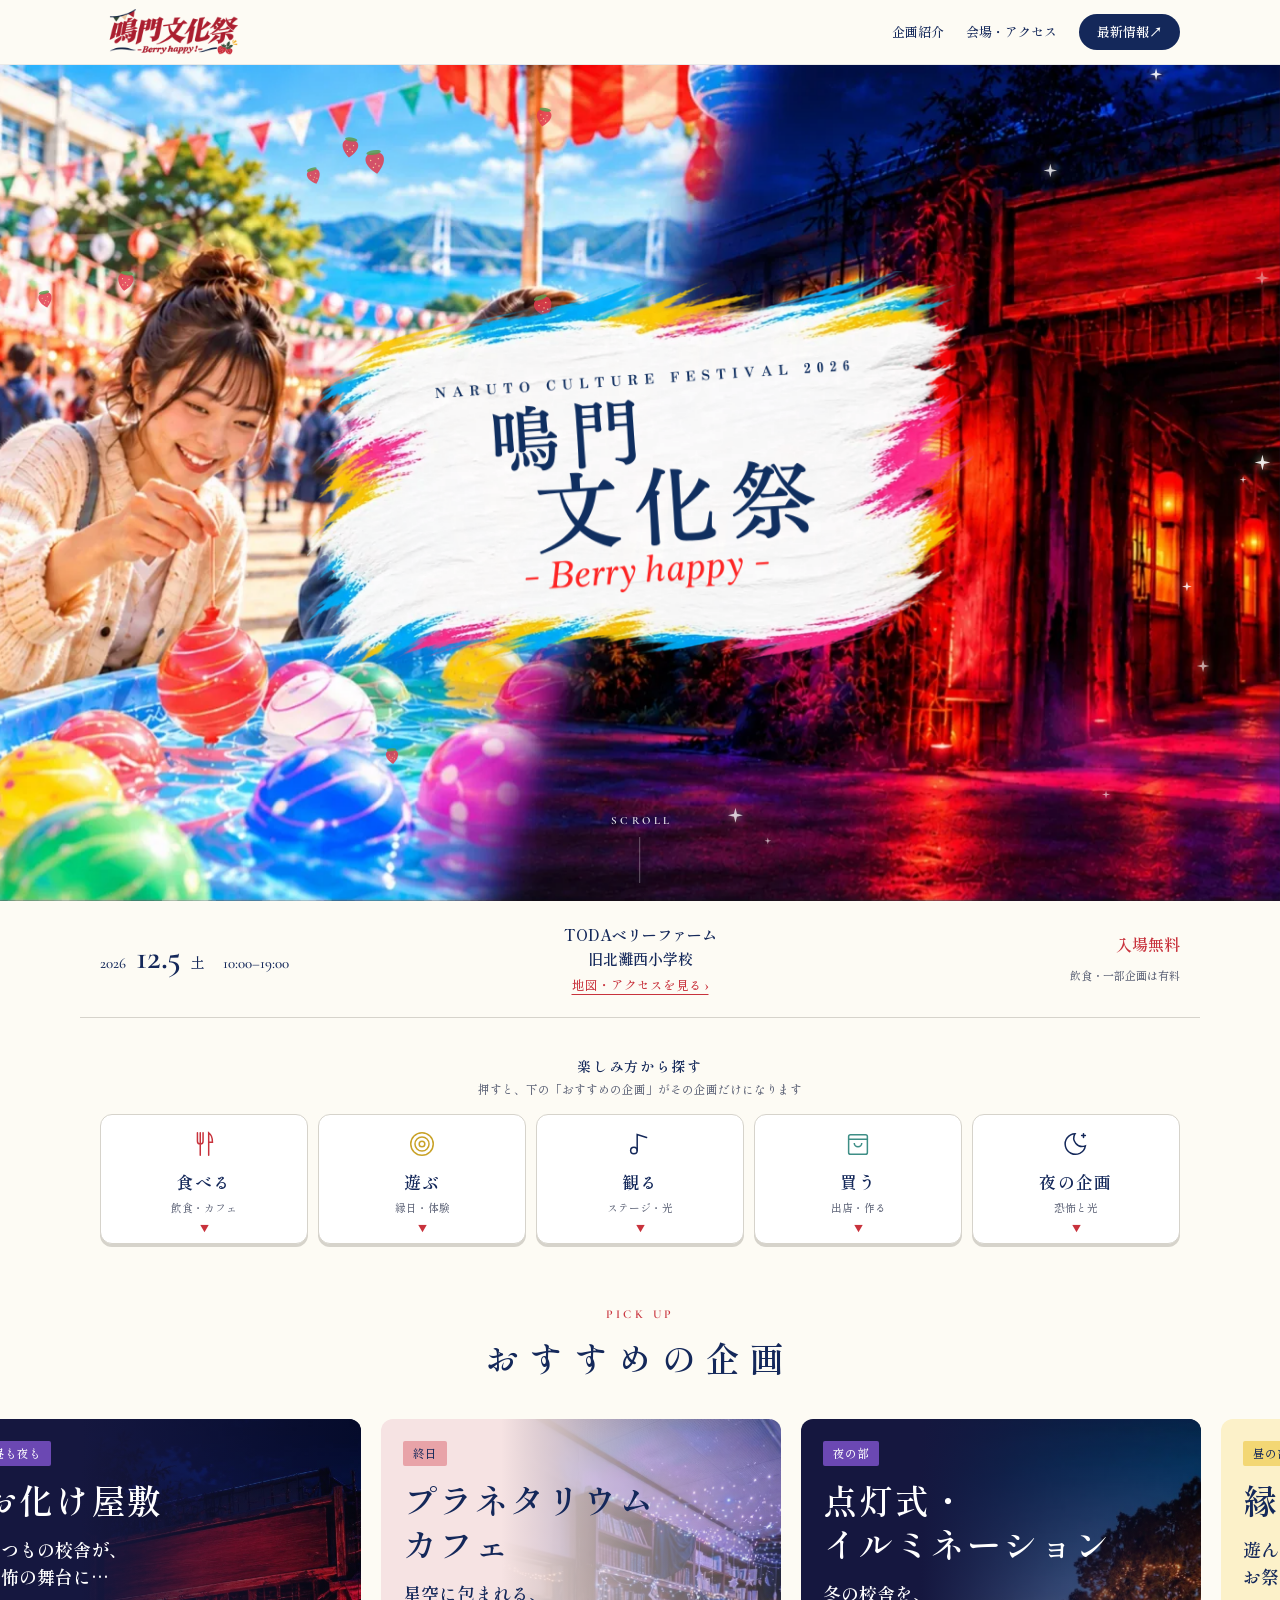
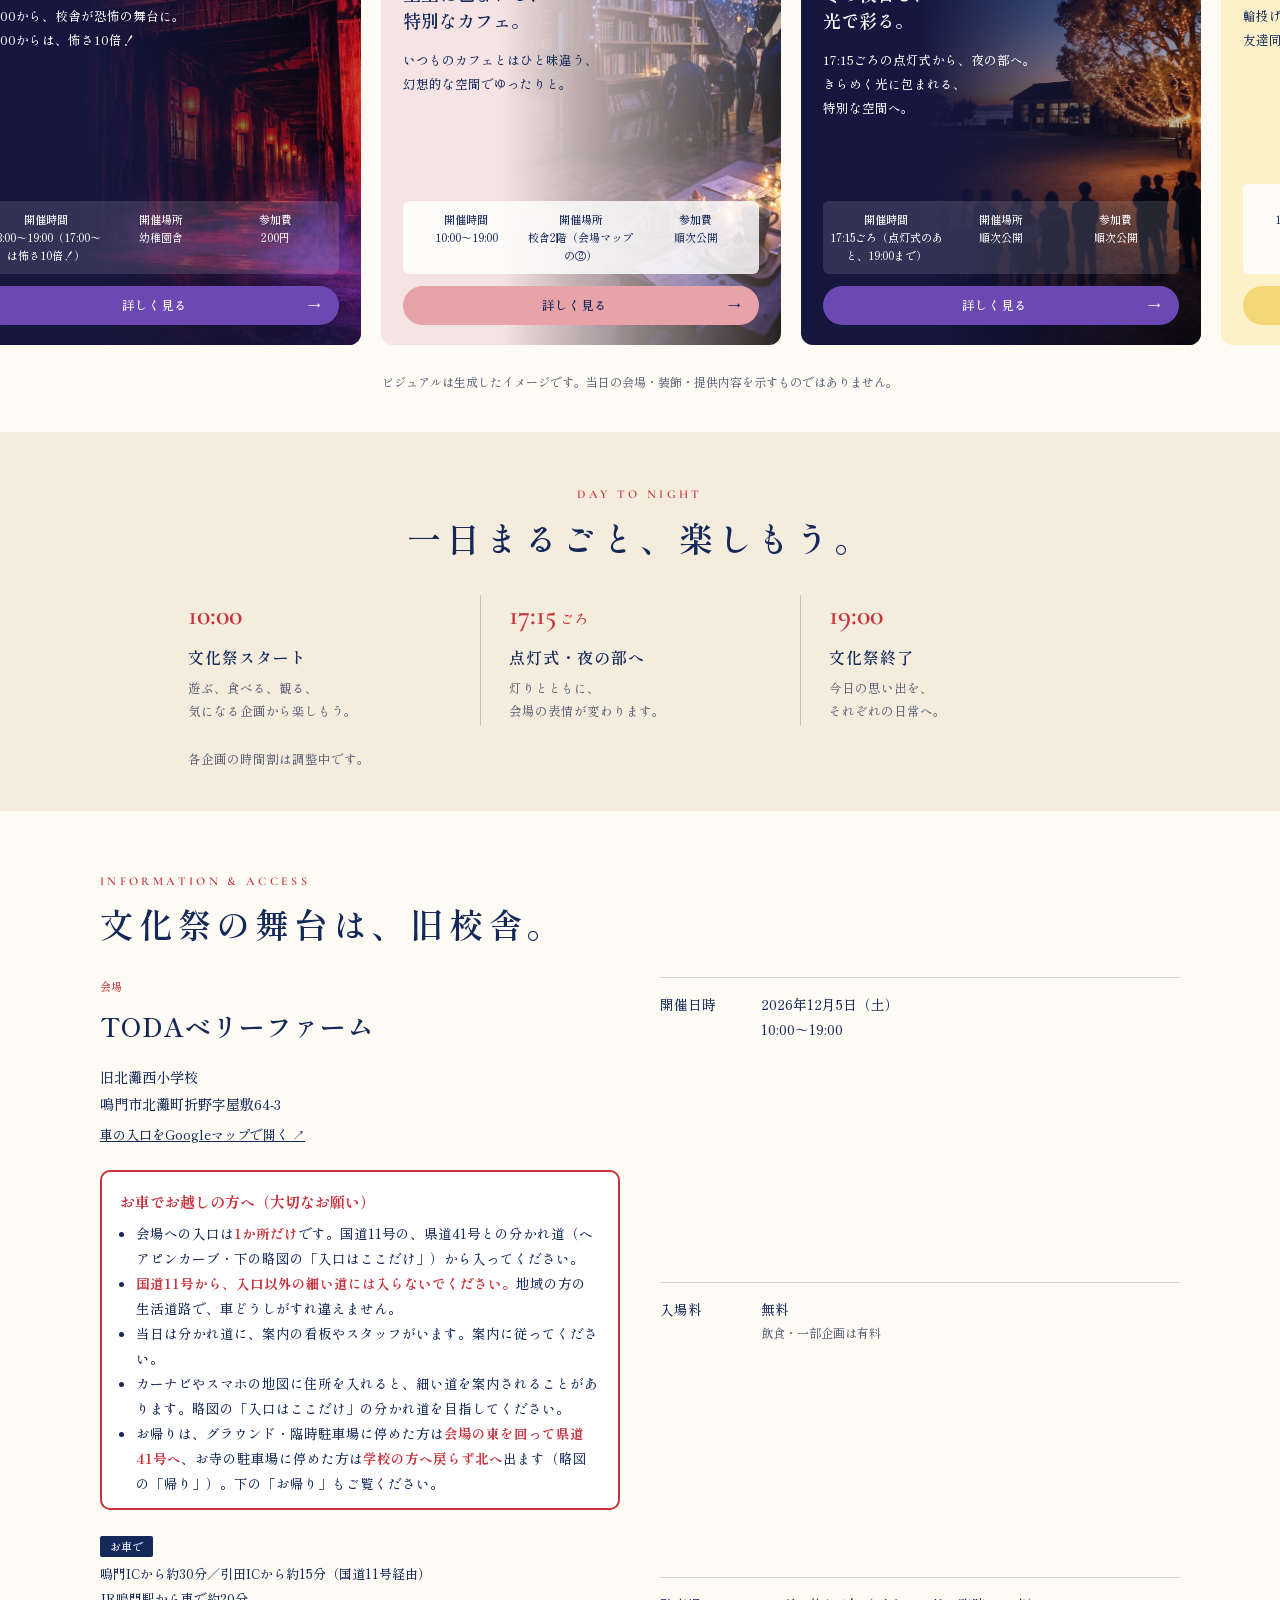
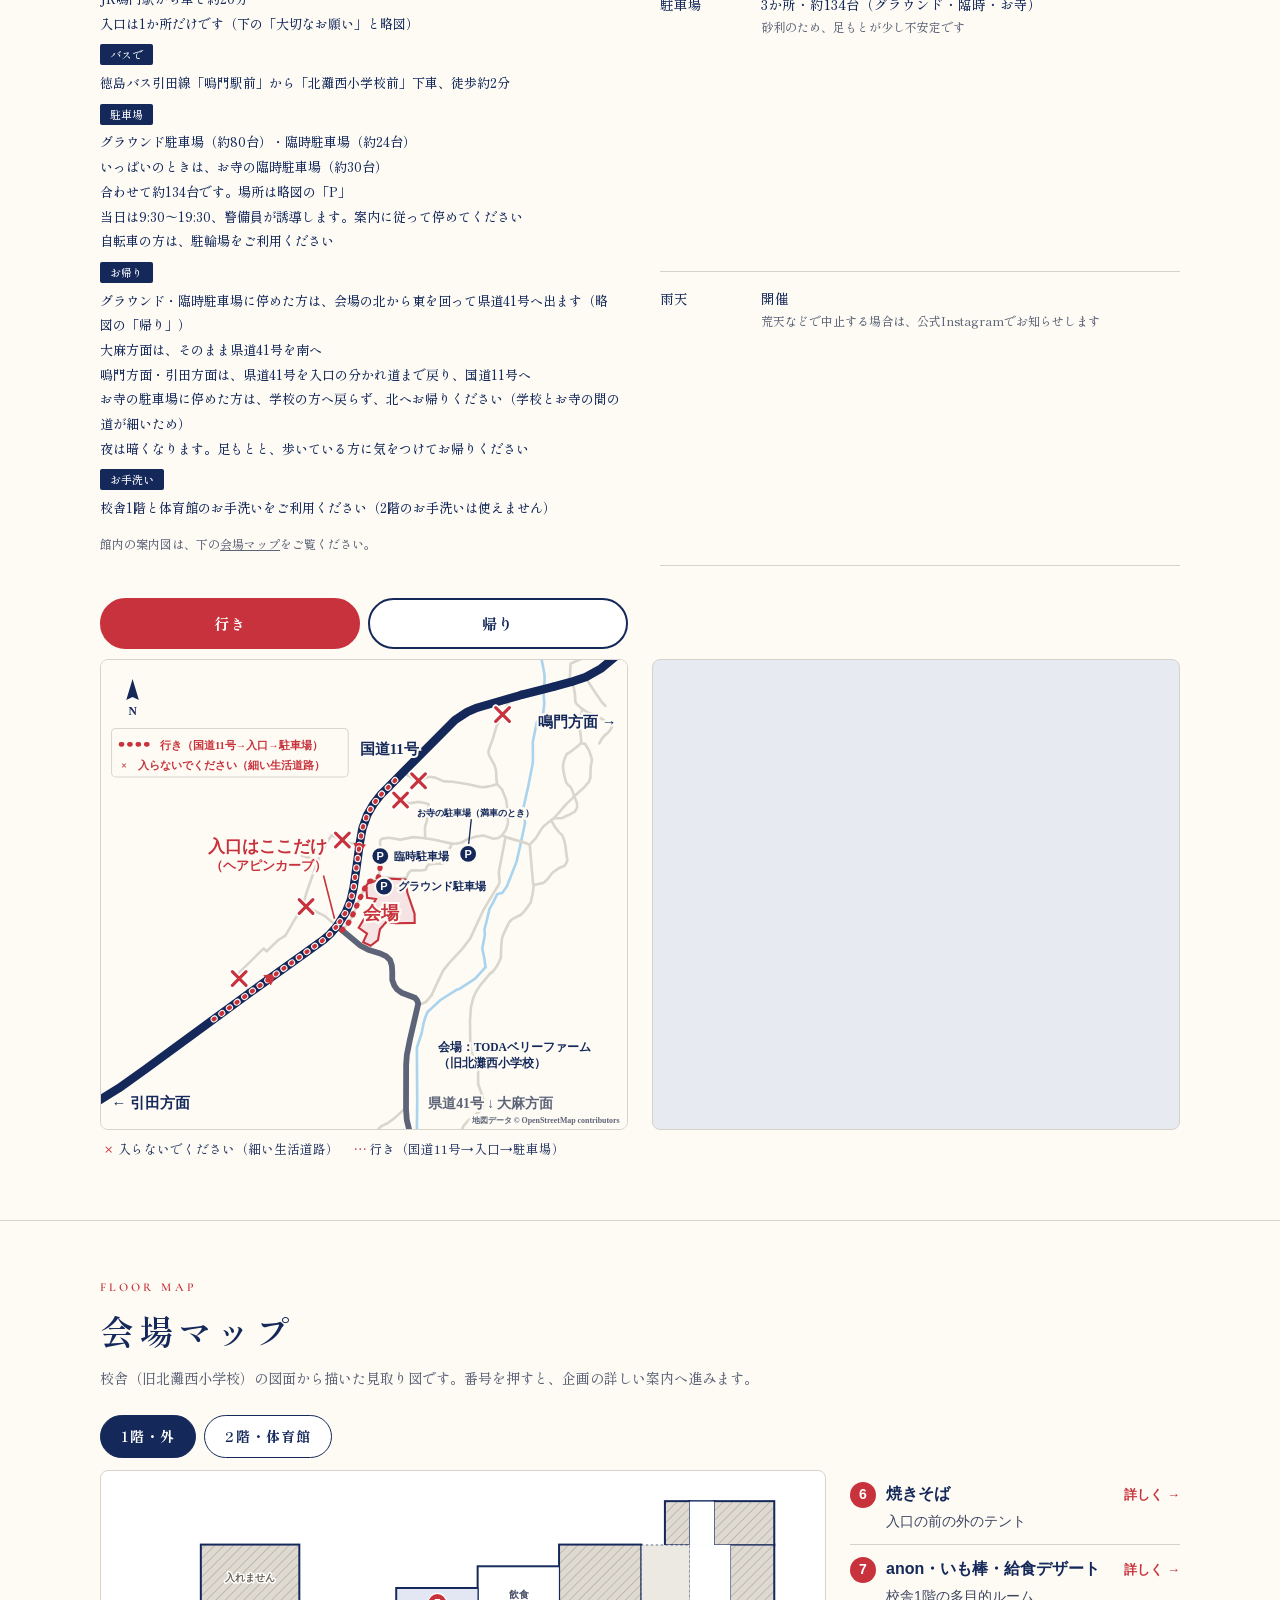
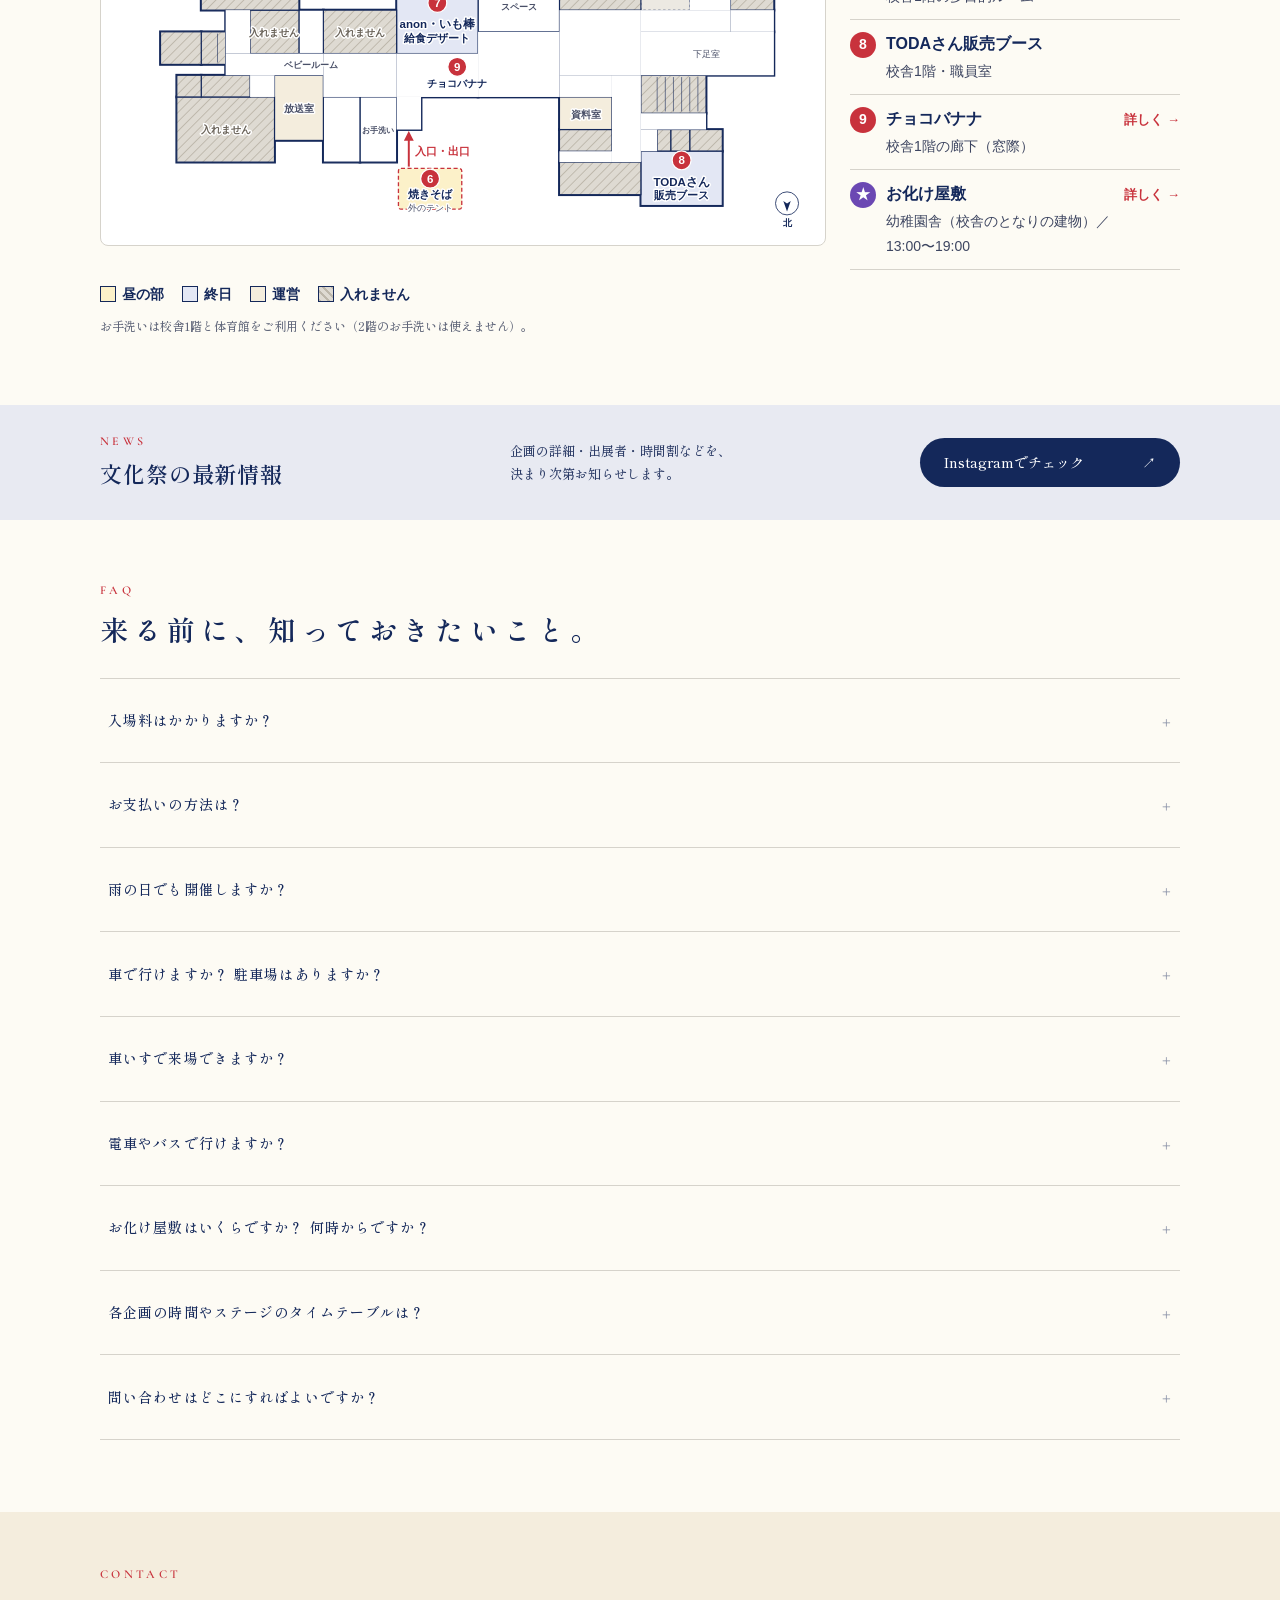
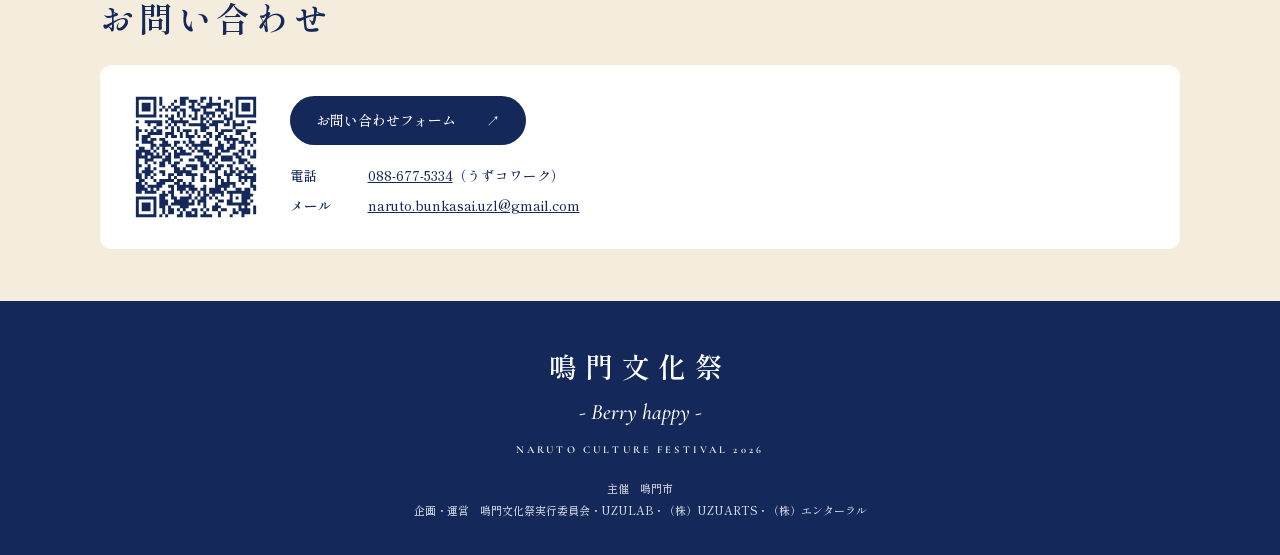
==== commit 4d9ad545: "お化け屋敷の開始を13:00に（みらさん 11/27、特殊メイクの都合）" ====
--- a/index.html
+++ b/index.html
@@ -5,7 +5,7 @@
 <meta name="viewport" content="width=device-width, initial-scale=1">
 <script>document.documentElement.classList.add("js");</script>
 <title>鳴門文化祭 -Berry happy- | 2026.12.5（土）鳴門市北灘・TODAベリーファーム</title>
-<meta name="description" content="鳴門市主催の文化祭「鳴門文化祭 -Berry happy-」。2026年12月5日（土）10:00〜19:00、鳴門市北灘町のTODAベリーファーム（旧北灘西小学校）で開催。昼は縁日、お化け屋敷は10:30から（17:00からは怖さ10倍）、夜はイルミネーション。入場無料。">
+<meta name="description" content="鳴門市主催の文化祭「鳴門文化祭 -Berry happy-」。2026年12月5日（土）10:00〜19:00、鳴門市北灘町のTODAベリーファーム（旧北灘西小学校）で開催。昼は縁日、お化け屋敷は13:00から（17:00からは怖さ10倍）、夜はイルミネーション。入場無料。">
 <meta property="og:type" content="website">
 <meta property="og:title" content="鳴門文化祭 -Berry happy-">
 <meta property="og:description" content="2026年12月5日（土）TODAベリーファーム（旧北灘西小学校）で開催。入場無料。">
@@ -567,7 +567,7 @@
   "@context": "https://schema.org",
   "@type": "Event",
   "name": "鳴門文化祭 -Berry happy-",
-  "description": "鳴門市主催の文化祭。昼は縁日や模擬店、10:30からお化け屋敷（17:00からは怖さ10倍）、夜はイルミネーション。入場無料（飲食・一部企画は有料）。",
+  "description": "鳴門市主催の文化祭。昼は縁日や模擬店、13:00からお化け屋敷（17:00からは怖さ10倍）、夜はイルミネーション。入場無料（飲食・一部企画は有料）。",
   "startDate": "2026-12-05T10:00:00+09:00",
   "endDate": "2026-12-05T19:00:00+09:00",
   "eventStatus": "https://schema.org/EventScheduled",
@@ -769,7 +769,7 @@
             <li><a href="kikaku/?program=shop" style="display:contents"><span class="n">7</span><div><strong>anon・いも棒・給食デザート</strong><small>校舎1階の多目的ルーム</small></div><span class="go">詳しく →</span></a></li>
             <li><span class="n">8</span><div><strong>TODAさん販売ブース</strong><small>校舎1階・職員室</small></div></li>
             <li><a href="kikaku/?program=shop" style="display:contents"><span class="n">9</span><div><strong>チョコバナナ</strong><small>校舎1階の廊下（窓際）</small></div><span class="go">詳しく →</span></a></li>
-            <li><a href="kikaku/?program=obakeyashiki" style="display:contents"><span class="n out">★</span><div><strong>お化け屋敷</strong><small>幼稚園舎（校舎のとなりの建物）／ 10:30〜19:00</small></div><span class="go">詳しく →</span></a></li>
+            <li><a href="kikaku/?program=obakeyashiki" style="display:contents"><span class="n out">★</span><div><strong>お化け屋敷</strong><small>幼稚園舎（校舎のとなりの建物）／ 13:00〜19:00</small></div><span class="go">詳しく →</span></a></li>
         </ol>
       </div>
       <div class="floor-panel" id="floor-2" role="tabpanel" aria-labelledby="floor-tab-2">
@@ -846,7 +846,7 @@
         </details>
         <details>
           <summary>お化け屋敷はいくらですか？ 何時からですか？</summary>
-          <div class="a"><p>参加費は200円です。10:30から19:00まで、幼稚園舎で開きます。17:00からの2時間は「怖さ10倍！」です。</p></div>
+          <div class="a"><p>参加費は200円です。13:00から19:00まで、幼稚園舎で開きます。17:00からの2時間は「怖さ10倍！」です。</p></div>
         </details>
         <details>
           <summary>各企画の時間やステージのタイムテーブルは？</summary>
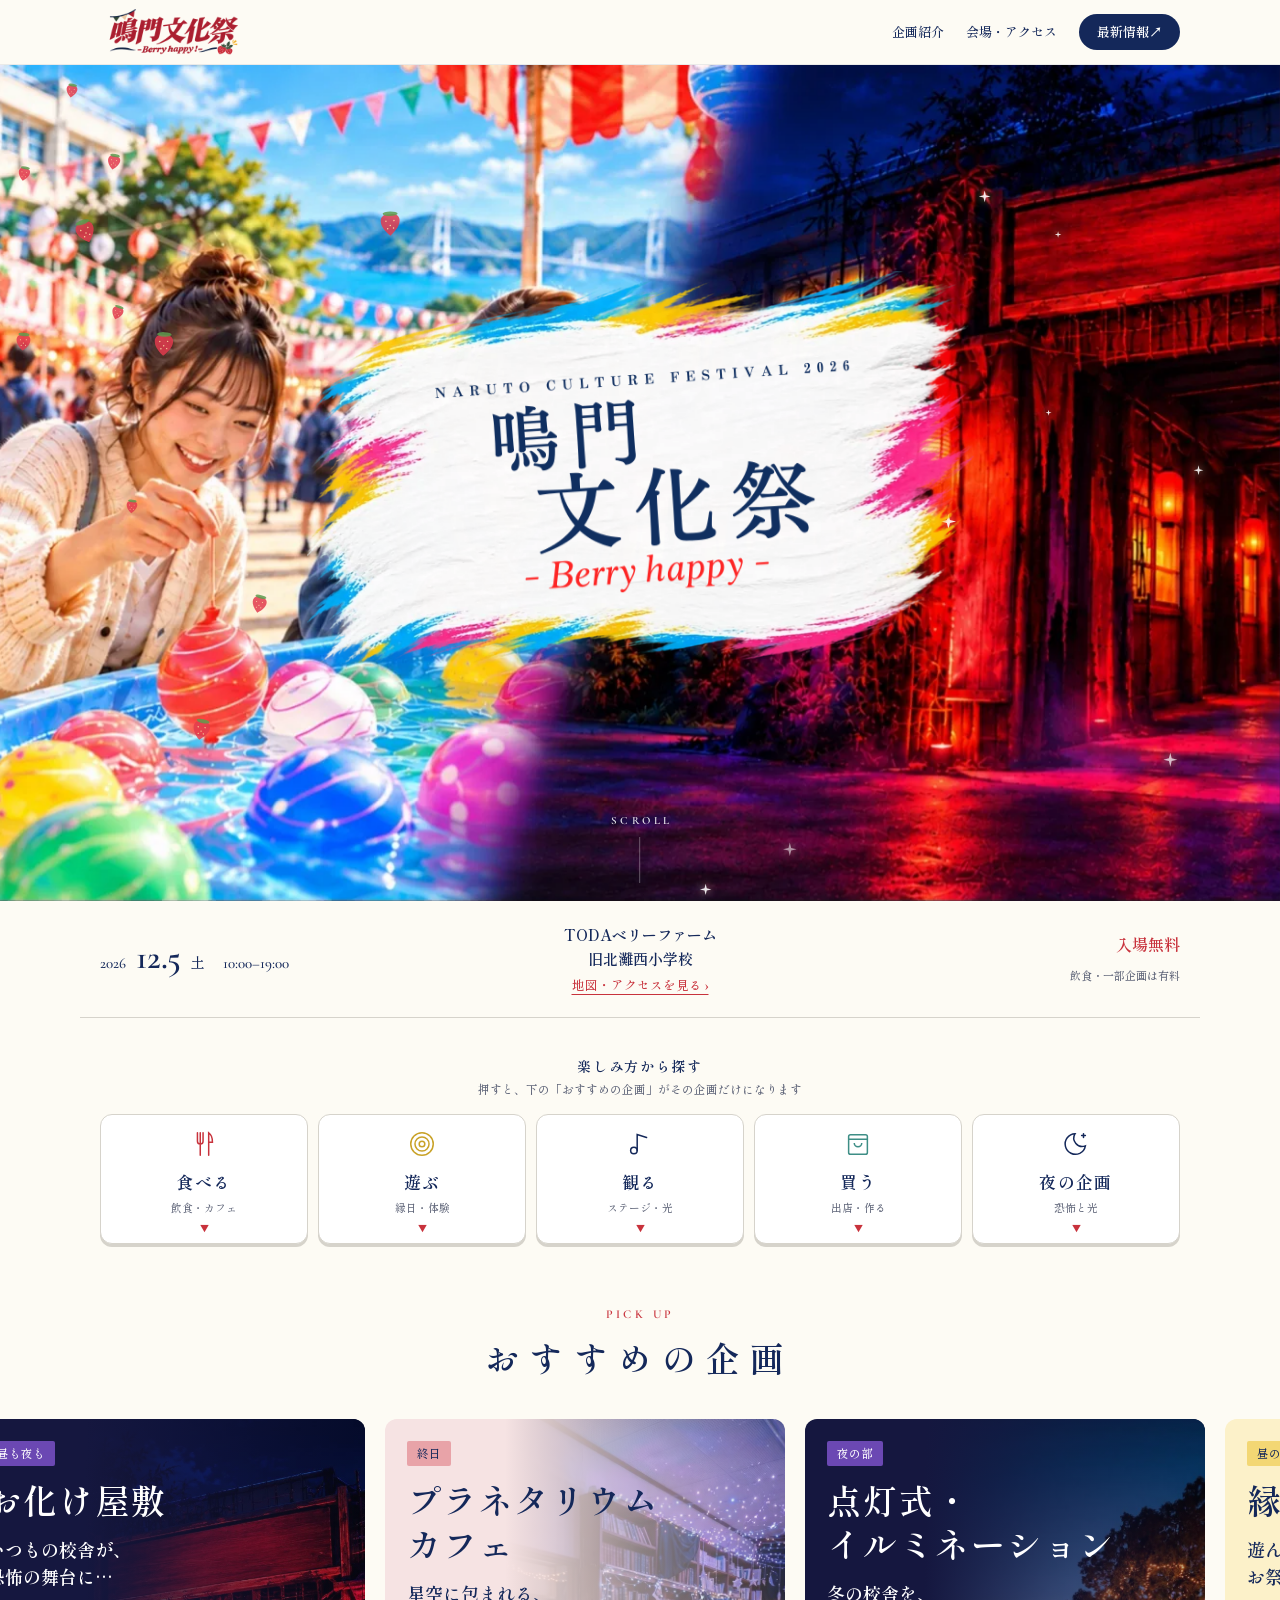
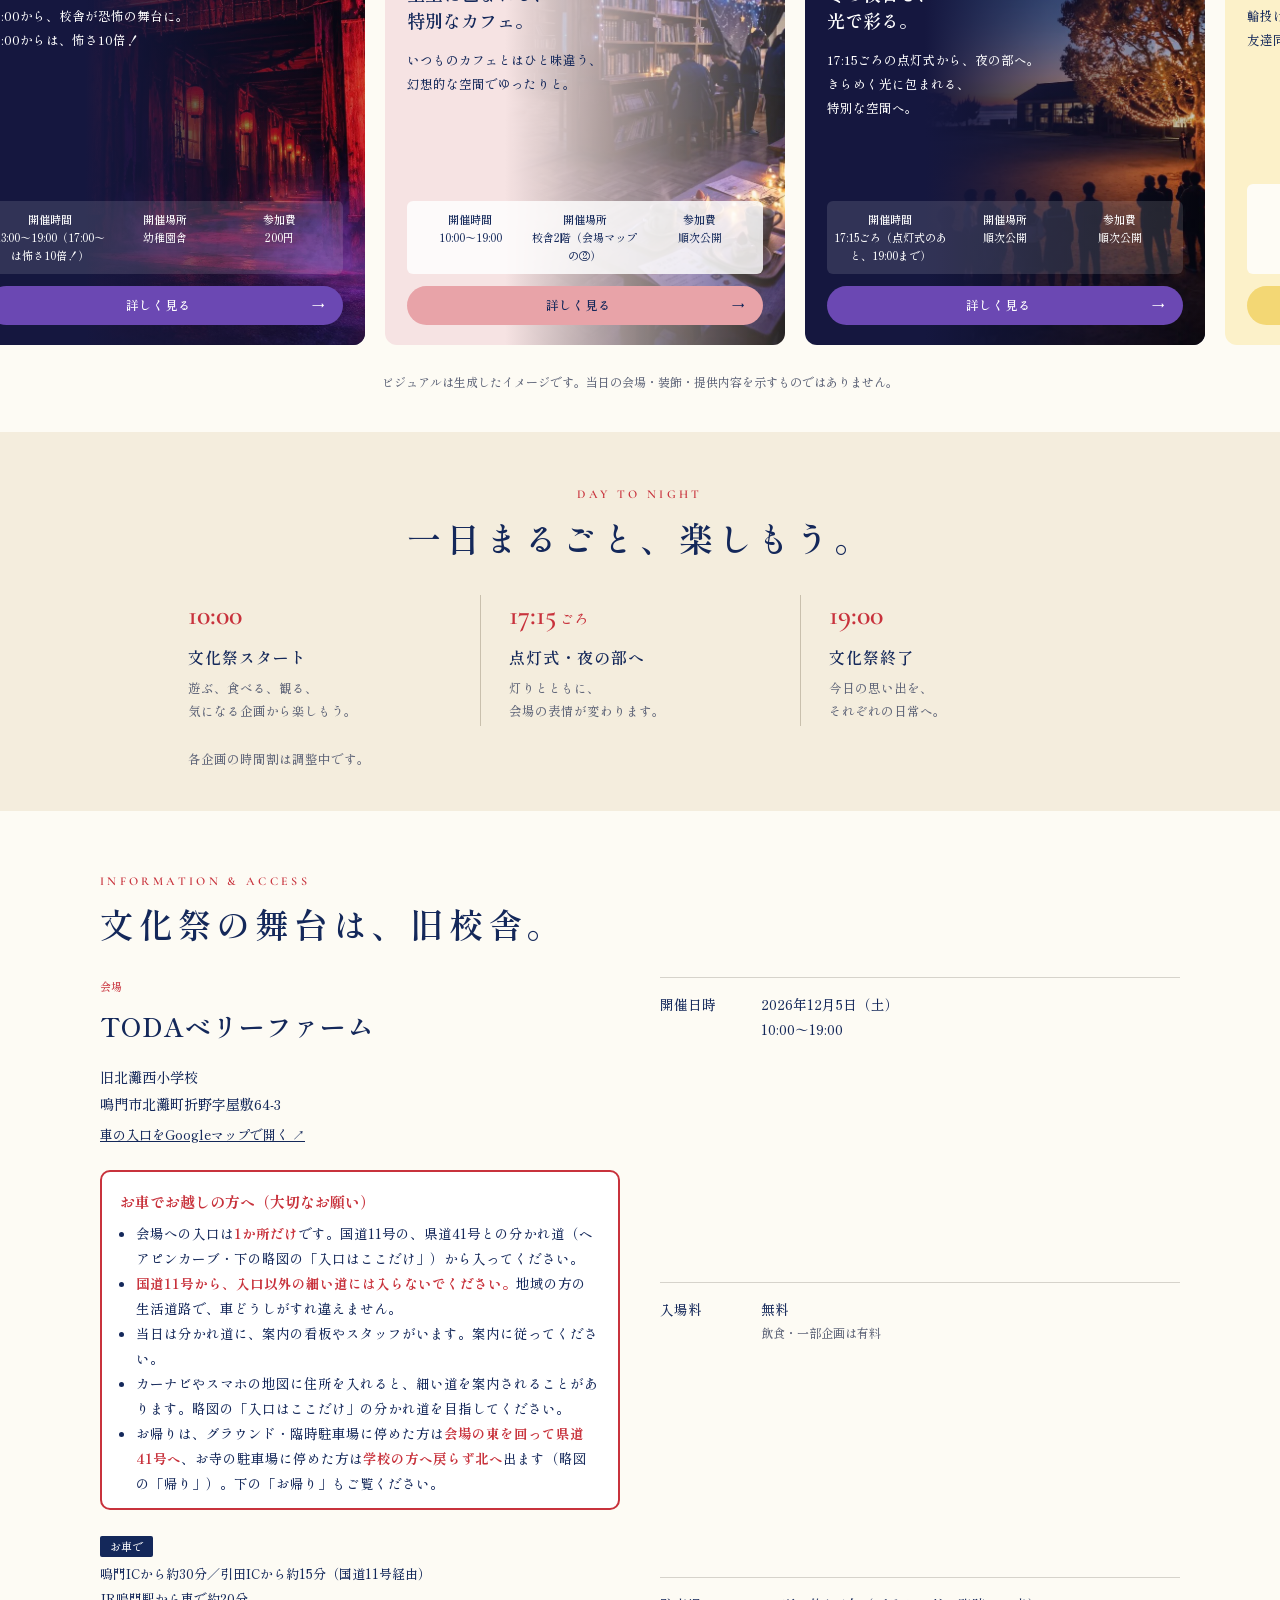
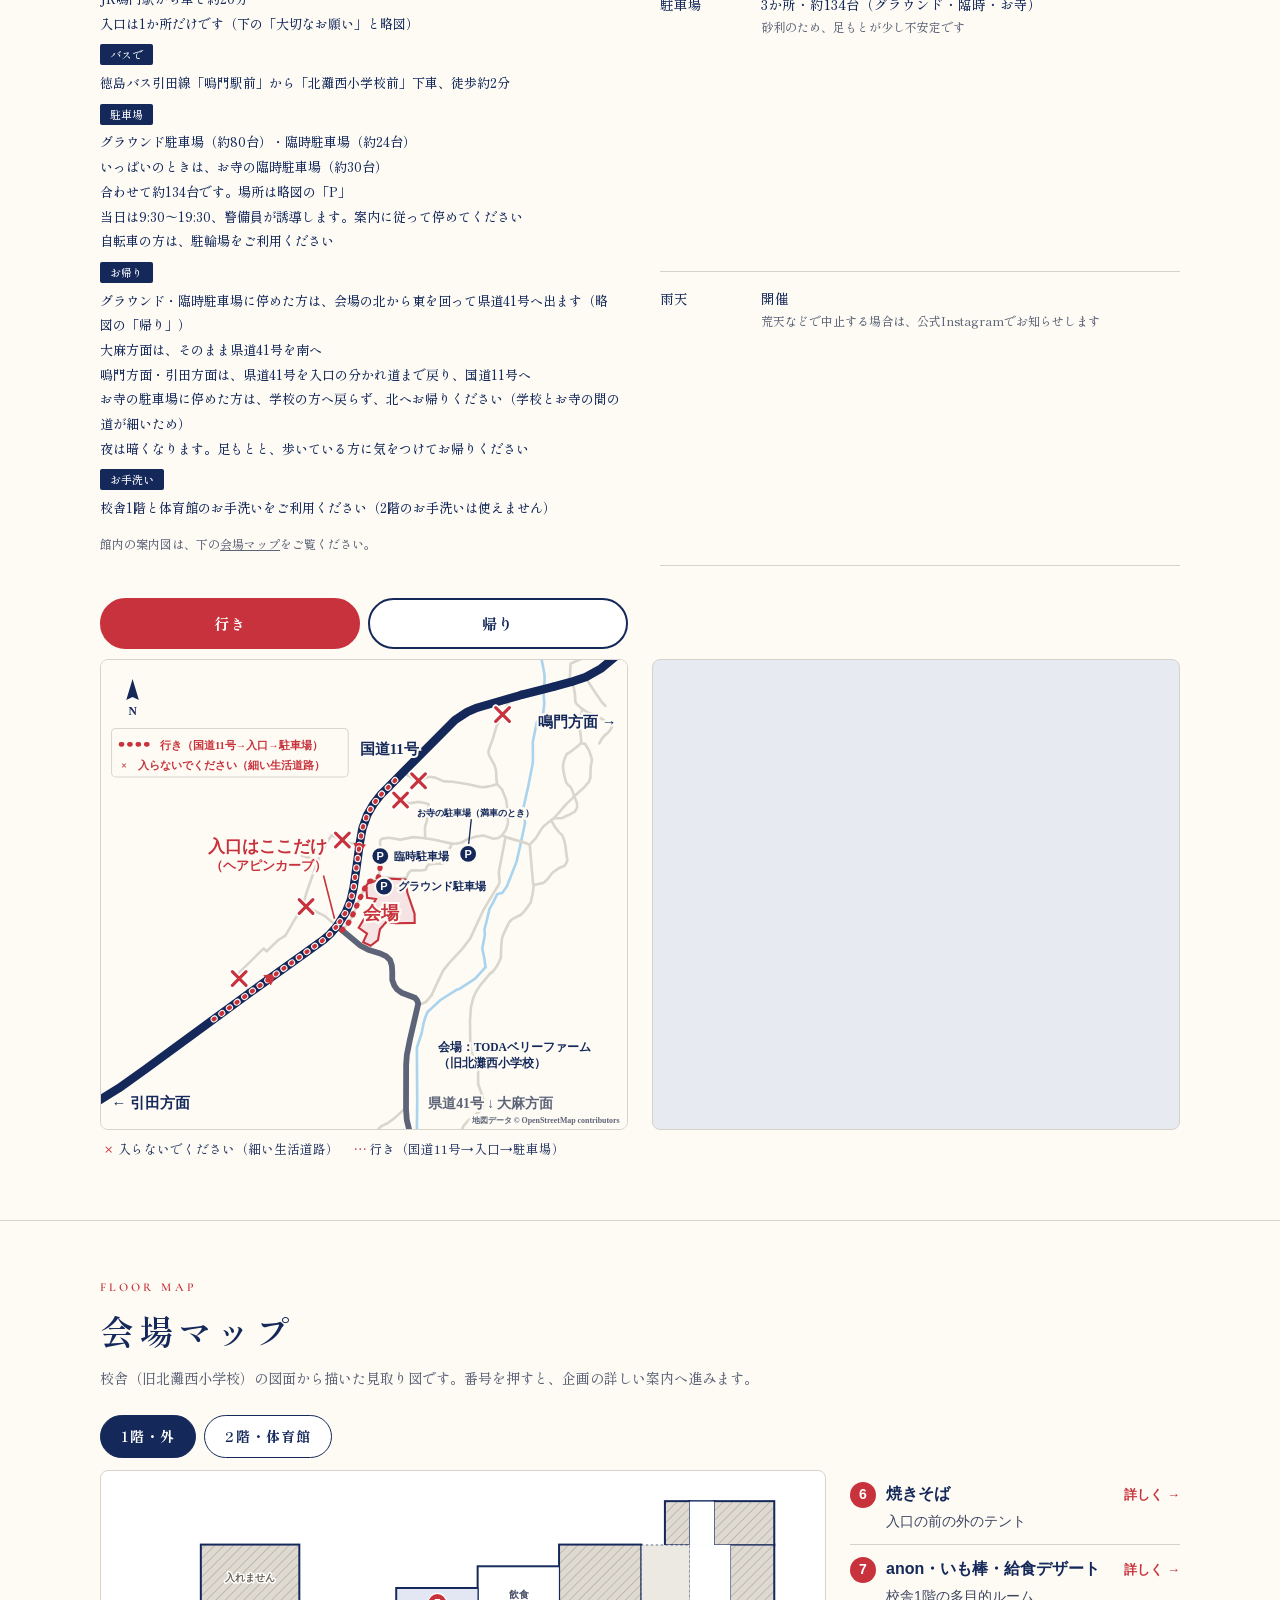
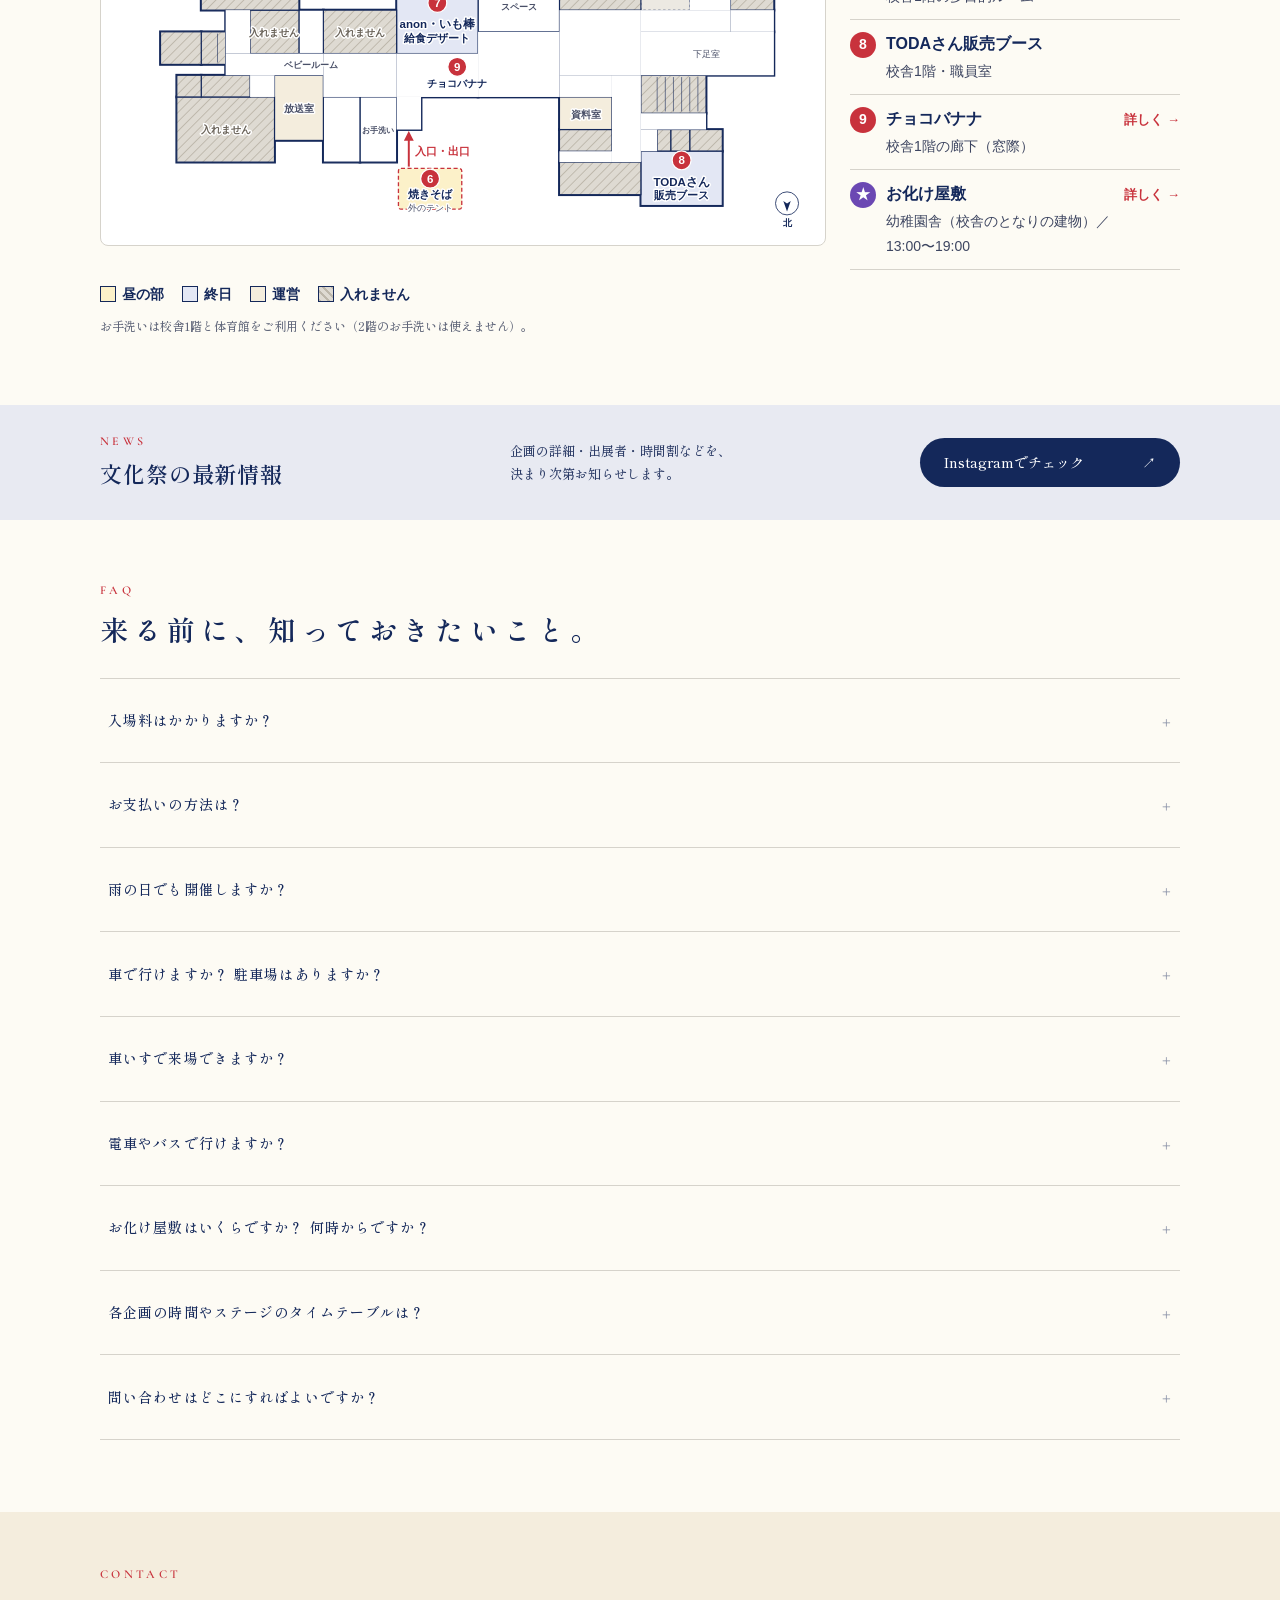
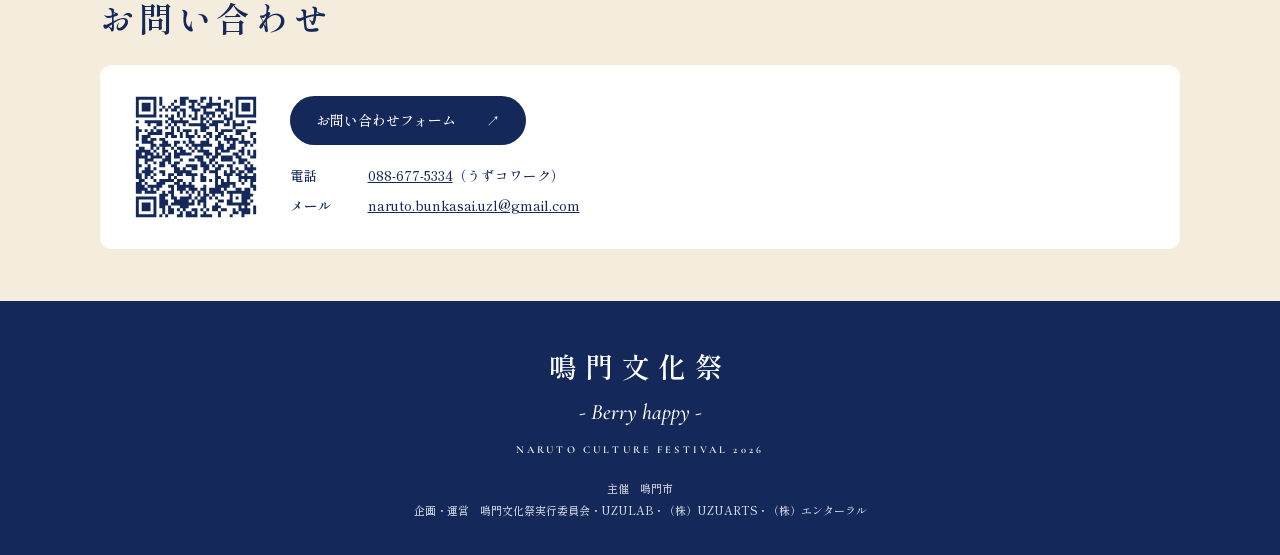
==== commit fe39bf02: "ステージのタイムテーブル・お菓子まき・出演者を載せる（ののこさん 11/27 17:17の版。変わることがある旨を添える）" ====
--- a/index.html
+++ b/index.html
@@ -560,7 +560,7 @@
 <!--
   検索向けの情報（2026-11-19）。正規のURLは github.io（Cloudflareの naruto-bunkasai.pages.dev は同じ中身の写しなので、上の canonical で github.io に寄せる）。
   下はイベントの構造化データ（schema.org の Event）。日時・会場・料金を変えたら、ここも直す。確かめ方：https://search.google.com/test/rich-results
-  2026-11-20：Search Consoleの「改善できるアイテム」を受けて、offers.validFrom（HPの本番公開日 11/18）と主催の鳴門市の url を足した。performer（出演者）は決まってから足す
+  2026-11-20：Search Consoleの「改善できるアイテム」を受けて、offers.validFrom（HPの本番公開日 11/18）と主催の鳴門市の url を足した。performer（出演者）は決まってから足す。2026-11-27、ステージのタイムスケジュール（ののこさん 11/27 17:17）の出演者で足した
 -->
 <script type="application/ld+json">
 {
@@ -573,6 +573,13 @@
   "eventStatus": "https://schema.org/EventScheduled",
   "eventAttendanceMode": "https://schema.org/OfflineEventAttendanceMode",
   "isAccessibleForFree": true,
+  "performer": [
+    { "@type": "PerformingGroup", "name": "リッチグラム" },
+    { "@type": "PerformingGroup", "name": "カピバラノキモチ" },
+    { "@type": "MusicGroup", "name": "エンドルユーロ" },
+    { "@type": "MusicGroup", "name": "タキーラ" },
+    { "@type": "Person", "name": "ゆりな" }
+  ],
   "inLanguage": "ja",
   "url": "https://naruto-bunkasai.github.io/",
   "image": ["https://naruto-bunkasai.github.io/assets/img/ogp.jpg"],
@@ -850,7 +857,7 @@
         </details>
         <details>
           <summary>各企画の時間やステージのタイムテーブルは？</summary>
-          <div class="a"><p>決まり次第、このページと<a href="https://www.instagram.com/naruto_bunkasai/" target="_blank" rel="noopener">公式Instagram</a>でお知らせします。点灯式は17:15ごろの予定です。</p></div>
+          <div class="a"><p>ステージは12:40から17:00まで、体育館で開きます。12:40と14:10にはお菓子まき、午後はダンス・漫才・バンド・弾き語りです（<a href="kikaku/?program=stage">タイムテーブル</a>）。時間や内容は変わることがあります。各企画の時間は、それぞれの企画のページと<a href="https://www.instagram.com/naruto_bunkasai/" target="_blank" rel="noopener">公式Instagram</a>でお知らせします。点灯式は17:15ごろの予定です。</p></div>
         </details>
         <details data-volunteer>
           <summary>ボランティアとして参加できますか？</summary>
